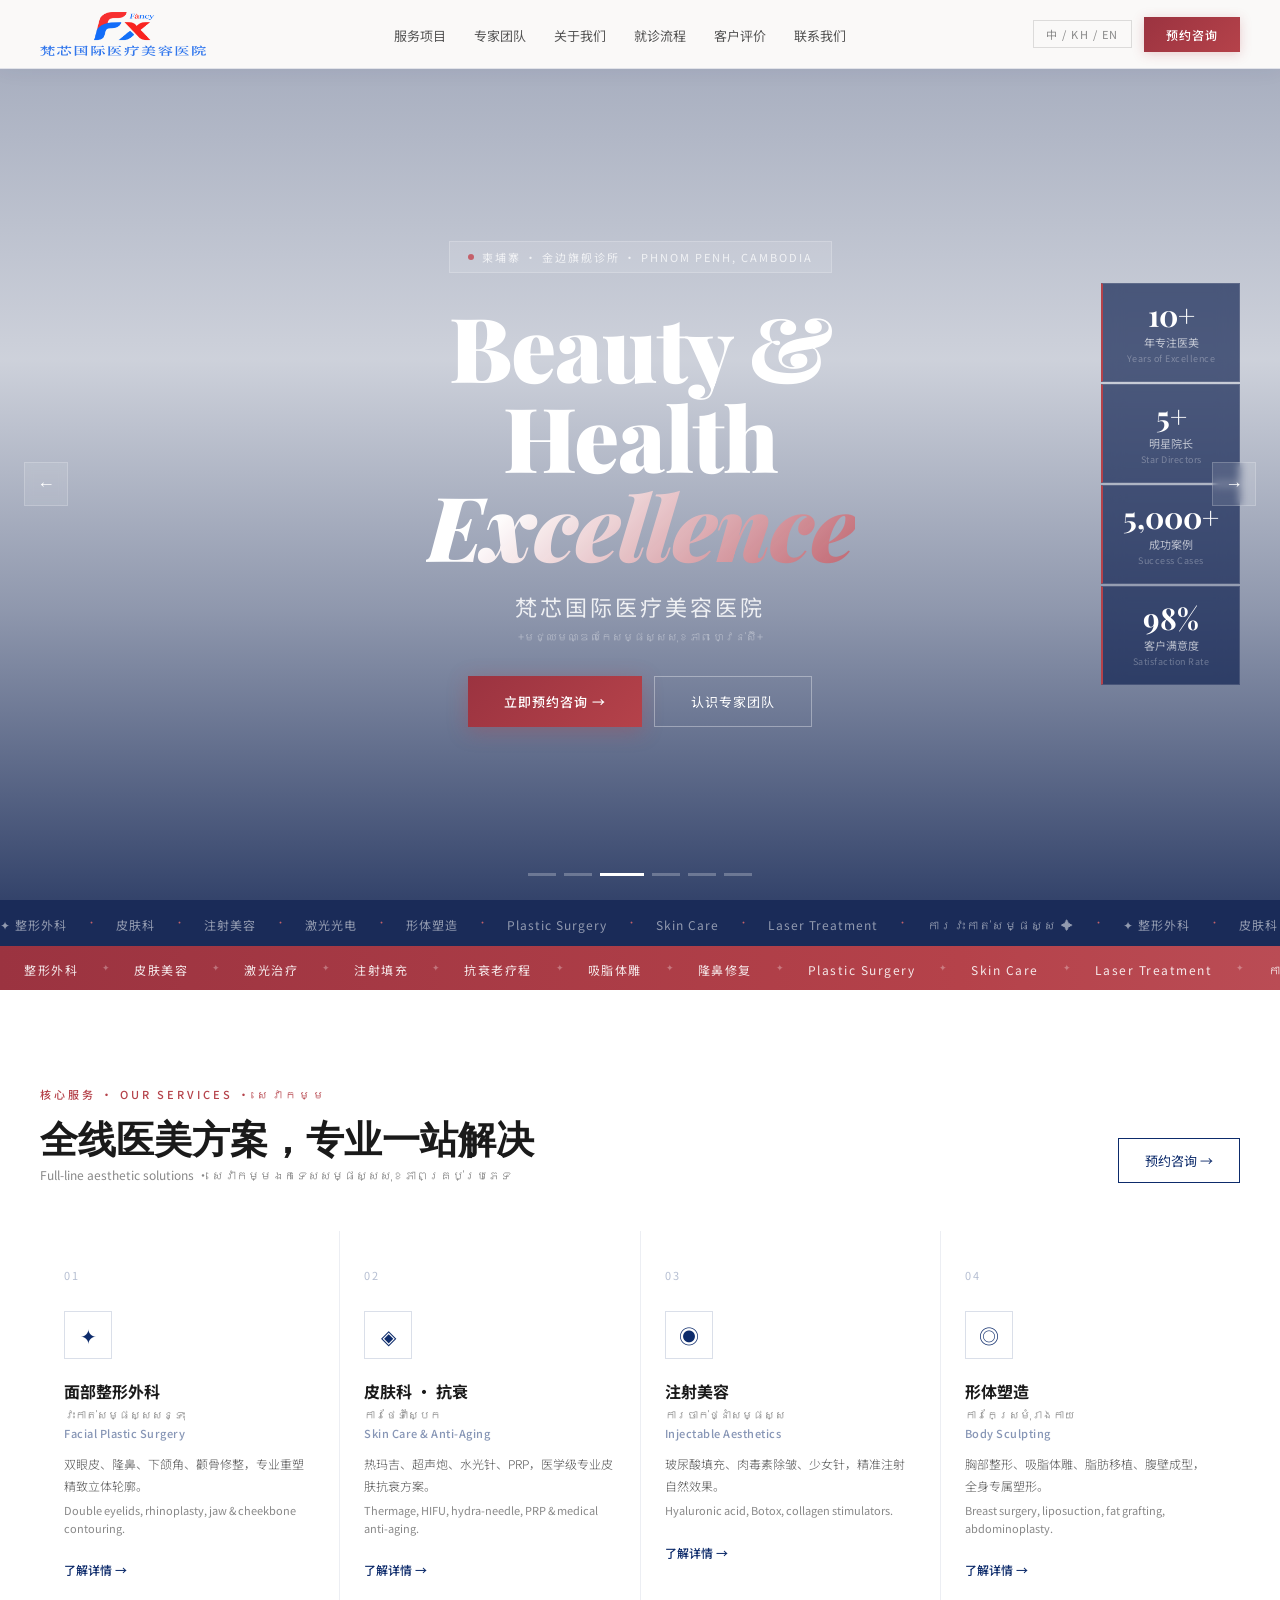
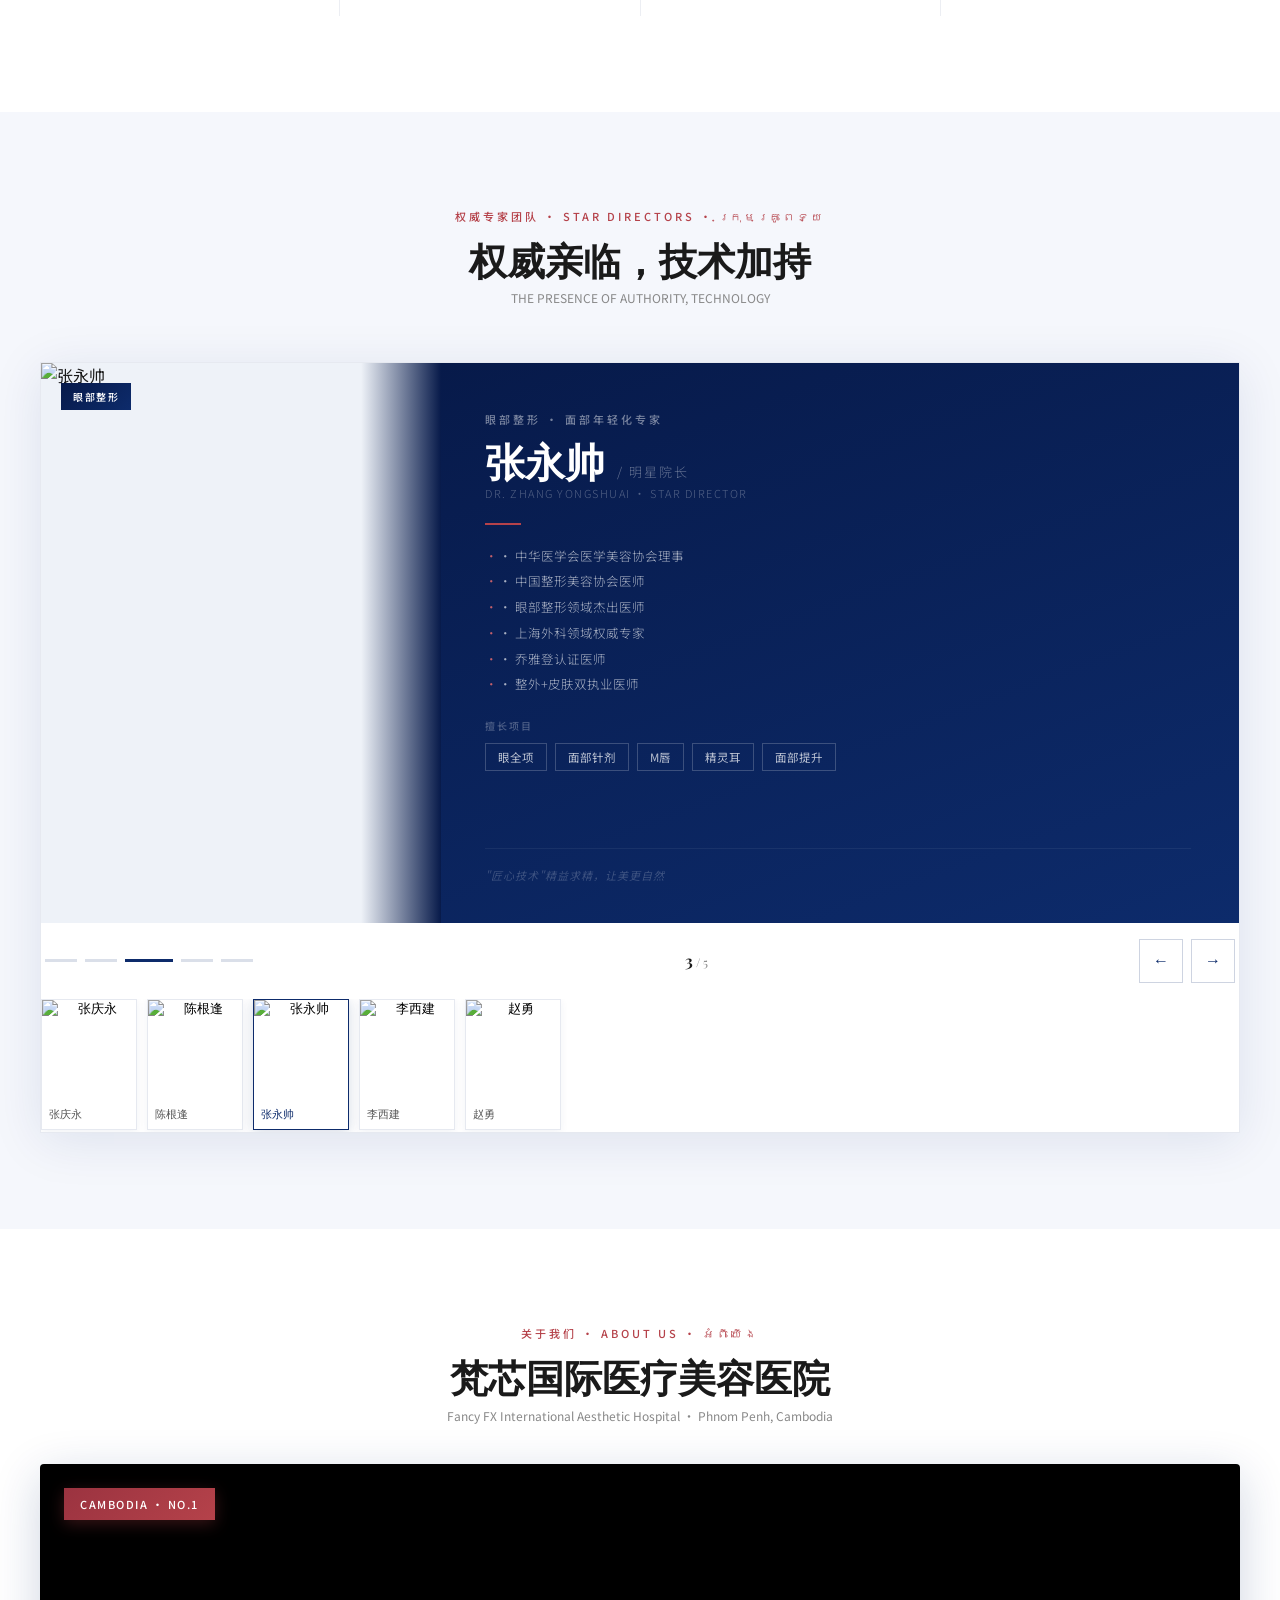
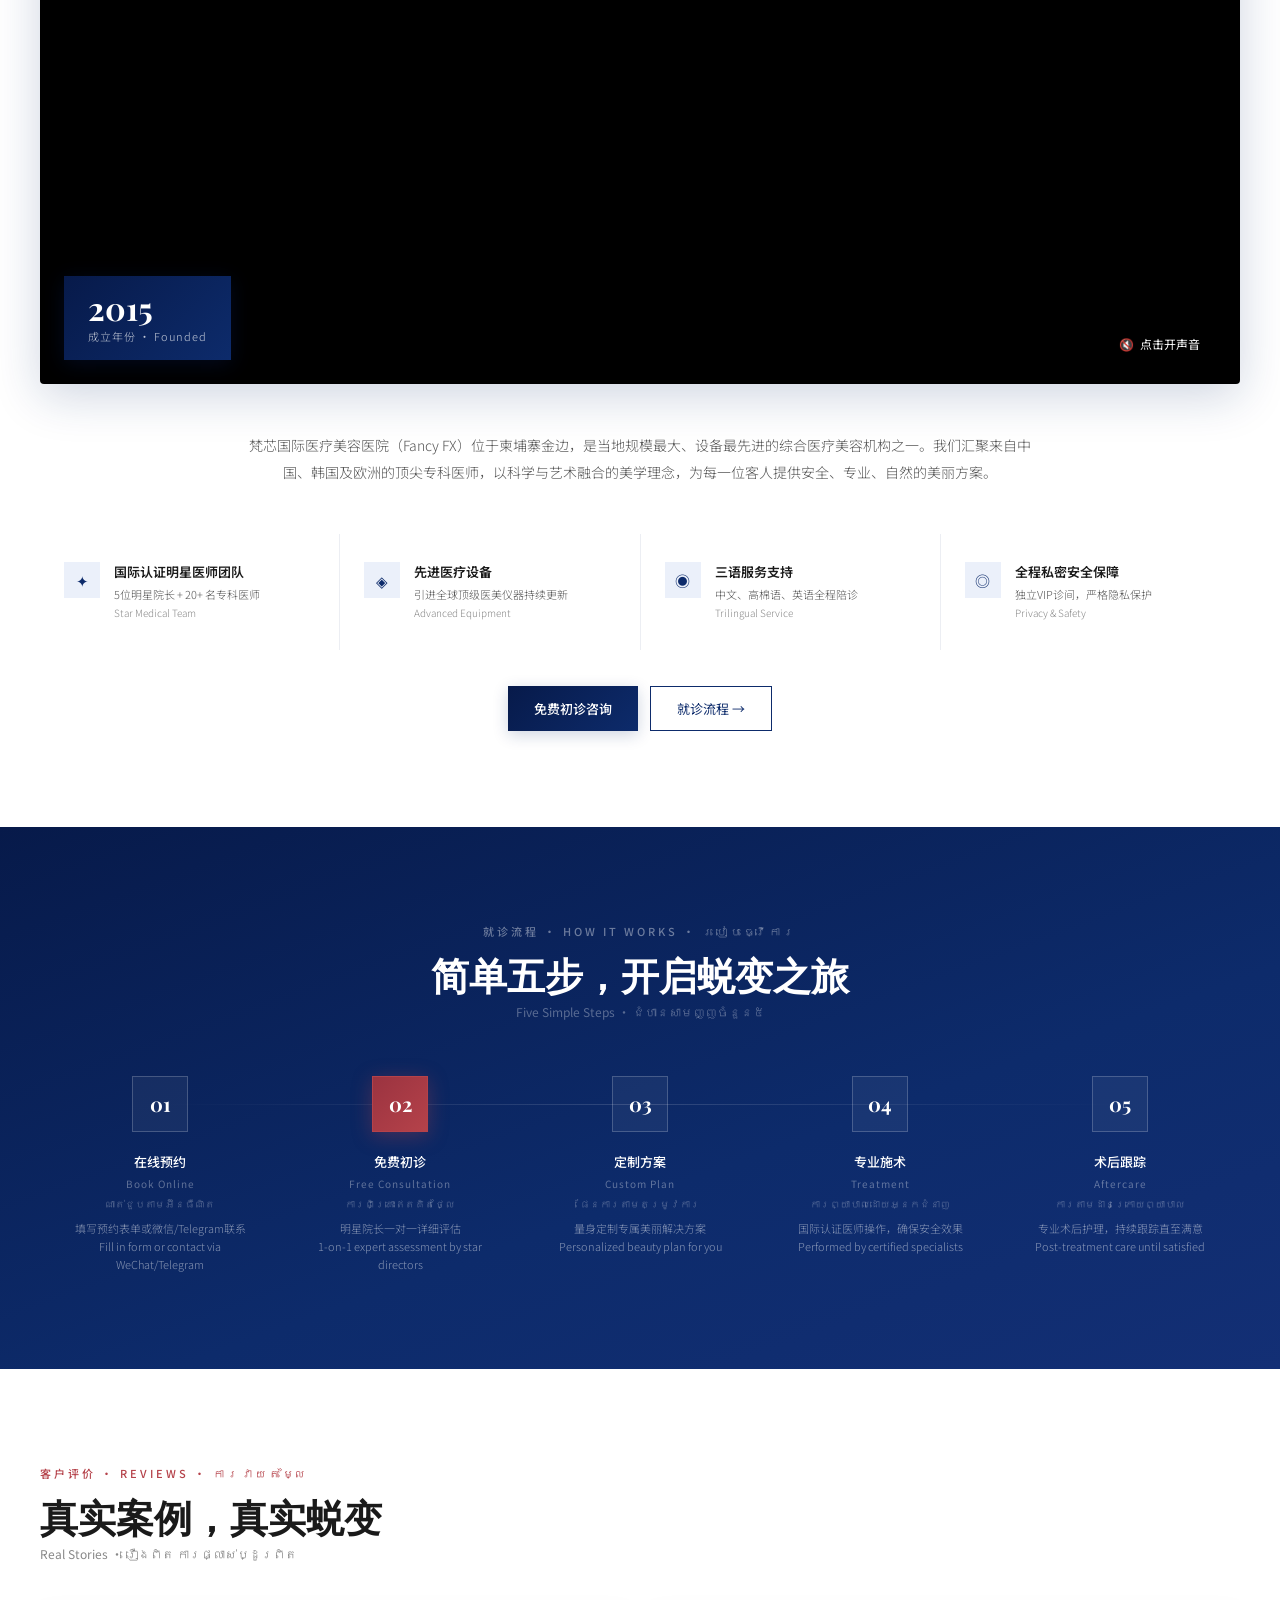
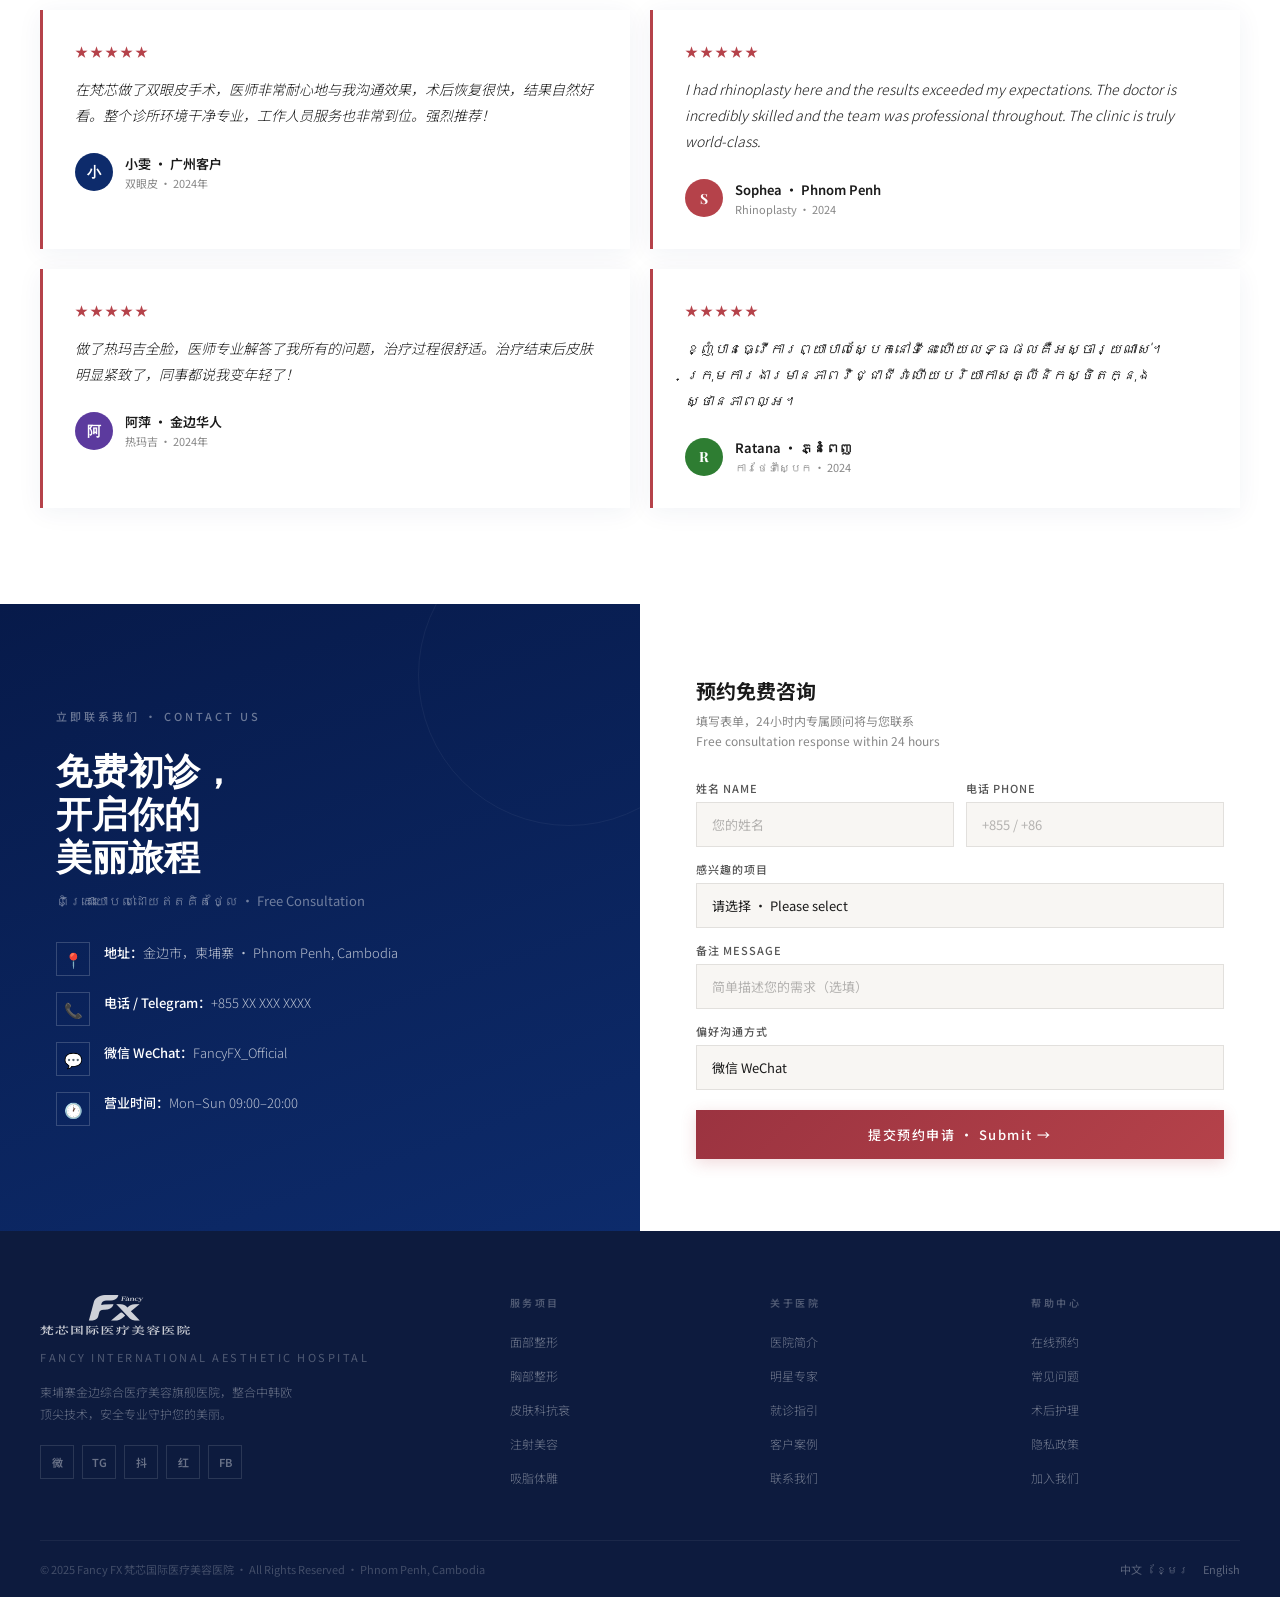
==== index.html @ 57e50cdc "first commit" ====
<!DOCTYPE html>
<html lang="zh">
<head>
<meta charset="UTF-8">
<meta name="viewport" content="width=device-width,initial-scale=1.0">
<title>梵芯国际医疗美容医院 · Fancy FX · Phnom Penh Cambodia</title>
<meta name="description" content="柬埔寨金边综合医疗美容旗舰医院，整合中韩欧顶尖技术。">
<link href="https://fonts.googleapis.com/css2?family=Playfair+Display:ital,wght@0,700;0,900;1,400&family=Noto+Sans+SC:wght@300;400;500;700&family=Inter:wght@400;600;700&display=swap" rel="stylesheet">
<style>
*{margin:0;padding:0;box-sizing:border-box}
:root{
  --navy:#0D2B6B;--navy-dk:#071A4A;--navy-lt:#EBF0FA;
  --rose:#B5424A;--rose-lt:#C4606A;--rose-dk:#9B3340;
  --white:#fff;--cream:#F8F6F3;--gray:#888;
  --text:#1A1A1A;--text2:#555;
  --marble:url("https://mkjvfjocmatgfhwxgamj.supabase.co/storage/v1/object/public/FXGJ/team/team_3.jpg");
}
html{scroll-behavior:smooth}
body{background:#fff;color:var(--text);font-family:"Noto Sans SC","Inter",sans-serif;overflow-x:hidden}

/* NAV */
nav{position:fixed;top:0;left:0;right:0;z-index:500;background:rgba(250,249,248,0.96);backdrop-filter:blur(16px);border-bottom:1px solid rgba(13,43,107,0.1);box-shadow:0 1px 20px rgba(13,43,107,0.06)}
.nw{max-width:1280px;margin:0 auto;padding:0 40px;height:68px;display:flex;align-items:center;justify-content:space-between}
.nl{text-decoration:none;display:flex;align-items:center}
.nl img{height:44px;width:auto;display:block;object-fit:contain}
.nl:hover{opacity:.85}
.nlinks{display:flex;gap:28px;list-style:none}
.nlinks a{font-size:13px;color:var(--text2);text-decoration:none;transition:color .2s}
.nlinks a:hover{color:var(--navy)}
.nr{display:flex;align-items:center;gap:12px}
.nlang{font-size:11px;color:var(--gray);letter-spacing:1.5px;border:1px solid rgba(0,0,0,.12);padding:5px 12px;cursor:pointer;background:none;font-family:inherit;transition:all .2s}
.nlang:hover{border-color:var(--navy);color:var(--navy)}
.nbook{background:linear-gradient(135deg,var(--rose-dk),var(--rose));color:#fff;border:none;padding:9px 22px;font-family:"Noto Sans SC",sans-serif;font-size:12px;font-weight:500;cursor:pointer;letter-spacing:1px;box-shadow:0 2px 12px rgba(181,66,74,.25);transition:all .2s;white-space:nowrap}
.nbook:hover{box-shadow:0 4px 20px rgba(181,66,74,.4);transform:translateY(-1px)}
.ham{display:none;flex-direction:column;gap:5px;cursor:pointer;background:none;border:none;padding:4px}
.ham span{width:22px;height:2px;background:var(--navy);display:block}
.mob{display:none;position:fixed;top:68px;left:0;right:0;background:#fff;border-bottom:1px solid rgba(13,43,107,.08);z-index:400;padding:12px 24px 20px;flex-direction:column}
.mob.open{display:flex}
.mob a{font-size:14px;color:var(--text);text-decoration:none;padding:13px 0;border-bottom:1px solid rgba(0,0,0,.05)}
.mobbook{background:linear-gradient(135deg,var(--rose-dk),var(--rose));color:#fff;border:none;padding:13px;font-family:"Noto Sans SC",sans-serif;font-size:13px;font-weight:500;cursor:pointer;margin-top:12px;width:100%;letter-spacing:1px}

/* HERO SLIDESHOW */
.hero{padding-top:68px;display:flex;flex-direction:column}
.hs{position:relative;height:calc(100vh - 68px);min-height:580px;overflow:hidden}
.hs-slide{position:absolute;inset:0;background-size:cover;background-position:center top;opacity:0;transition:opacity 1.5s ease-in-out}
.hs-slide.active{opacity:1}
.hs-ov{position:absolute;inset:0;background:linear-gradient(to bottom,rgba(7,26,74,.35) 0%,rgba(7,26,74,.2) 35%,rgba(7,26,74,.45) 65%,rgba(7,26,74,.82) 100%);z-index:1}
/* 中央内容 */
.hs-body{position:absolute;inset:0;z-index:10;display:flex;align-items:center;justify-content:center;flex-direction:column;text-align:center;padding:0 24px}
.hs-tag{display:inline-flex;align-items:center;gap:8px;background:rgba(255,255,255,.1);border:0.5px solid rgba(255,255,255,.2);padding:7px 18px;margin-bottom:28px;font-size:11px;color:rgba(255,255,255,.75);letter-spacing:2px;text-transform:uppercase}
.hs-tag-dot{width:6px;height:6px;border-radius:50%;background:var(--rose-lt);animation:pulse 2s ease-in-out infinite;flex-shrink:0}
@keyframes pulse{0%,100%{opacity:1;transform:scale(1)}50%{opacity:.5;transform:scale(.8)}}
.hs-t1,.hs-t2{font-family:"Playfair Display",serif;font-size:clamp(46px,7vw,90px);font-weight:900;color:#fff;line-height:1.0;display:block;letter-spacing:-1px}
.hs-t3{font-family:"Playfair Display",serif;font-size:clamp(46px,7vw,90px);font-weight:900;font-style:italic;line-height:1.0;display:block;letter-spacing:-1px;background:linear-gradient(135deg,#fff 20%,rgba(196,96,106,.9));-webkit-background-clip:text;-webkit-text-fill-color:transparent;background-clip:text;margin-bottom:20px}
.hs-cn{font-size:clamp(15px,2vw,22px);font-weight:400;color:rgba(255,255,255,.85);letter-spacing:3px;margin-bottom:6px}
.hs-kh{font-size:11px;color:rgba(255,255,255,.38);margin-bottom:32px}
.hs-btns{display:flex;gap:12px;justify-content:center;flex-wrap:wrap}
.hs-btn1{background:linear-gradient(135deg,var(--rose-dk),var(--rose));color:#fff;border:none;padding:15px 36px;font-family:"Noto Sans SC",sans-serif;font-size:13px;font-weight:500;cursor:pointer;letter-spacing:1px;box-shadow:0 4px 20px rgba(181,66,74,.35);transition:all .25s}
.hs-btn1:hover{transform:translateY(-2px);box-shadow:0 6px 28px rgba(181,66,74,.5)}
.hs-btn2{background:transparent;color:#fff;border:1px solid rgba(255,255,255,.35);padding:15px 36px;font-family:"Noto Sans SC",sans-serif;font-size:13px;cursor:pointer;letter-spacing:1px;transition:all .25s}
.hs-btn2:hover{border-color:rgba(255,255,255,.65);background:rgba(255,255,255,.08)}
/* 右侧数据卡片 */
.hs-stats{position:absolute;right:40px;top:50%;transform:translateY(-50%);z-index:10;display:flex;flex-direction:column;gap:2px}
.hs-stat{background:rgba(7,26,74,.65);backdrop-filter:blur(10px);border:0.5px solid rgba(255,255,255,.12);border-left:2px solid var(--rose);padding:16px 20px;text-align:center;min-width:124px}
.hs-sn{display:block;font-family:"Playfair Display",serif;font-size:30px;font-weight:700;color:#fff;line-height:1;margin-bottom:4px}
.hs-sl{display:block;font-size:11px;color:rgba(255,255,255,.65);margin-bottom:2px}
.hs-se{display:block;font-size:9px;color:rgba(255,255,255,.3);letter-spacing:.5px}
/* 控制点 */
.hs-dots{position:absolute;bottom:24px;left:50%;transform:translateX(-50%);z-index:10;display:flex;gap:8px}
.hs-dot{width:28px;height:3px;background:rgba(255,255,255,.25);border:none;cursor:pointer;padding:0;transition:all .3s}
.hs-dot-on{background:#fff;width:44px}
/* 箭头 */
.hs-arr{position:absolute;top:50%;transform:translateY(-50%);z-index:10;width:44px;height:44px;background:rgba(255,255,255,.1);border:1px solid rgba(255,255,255,.2);color:#fff;font-size:18px;cursor:pointer;transition:all .2s;backdrop-filter:blur(4px);display:flex;align-items:center;justify-content:center}
.hs-arr:hover{background:rgba(255,255,255,.2)}
.hs-arr-l{left:24px}
.hs-arr-r{right:24px}
/* 底部滚动条 */
.hs-bar{background:rgba(7,26,74,.92);backdrop-filter:blur(8px);overflow:hidden;white-space:nowrap;padding:11px 0}
.hs-bar-track{display:inline-flex;gap:20px;animation:barScroll 22s linear infinite}
.hs-bar-item{font-size:12px;color:rgba(255,255,255,.52);letter-spacing:1px;white-space:nowrap}
.hs-bar-sep{color:var(--rose-lt);font-size:9px}
@keyframes barScroll{0%{transform:translateX(0)}100%{transform:translateX(-50%)}}

/* TICKER */
.ticker{background:linear-gradient(90deg,var(--rose-dk),var(--rose),var(--rose-lt),var(--rose),var(--rose-dk));background-size:300%;animation:tBg 5s ease infinite;padding:10px 0;overflow:hidden;white-space:nowrap}
@keyframes tBg{0%,100%{background-position:0%}50%{background-position:100%}}
.tk{display:inline-flex;animation:tkMove 28s linear infinite}
.ti{font-size:12px;font-weight:400;letter-spacing:1.5px;color:rgba(255,255,255,.88);padding:0 24px}
.ts{color:rgba(255,255,255,.3);font-size:9px}
@keyframes tkMove{0%{transform:translateX(0)}100%{transform:translateX(-50%)}}

/* SHARED */
.wrap{max-width:1280px;margin:0 auto;padding:0 40px}
.sec{padding:96px 0}
.ey{font-size:11px;font-weight:500;letter-spacing:3px;text-transform:uppercase;color:var(--rose);margin-bottom:12px}
.sec-t{font-family:"Playfair Display",serif;font-size:clamp(28px,3vw,44px);font-weight:700;color:var(--text);line-height:1.2}
.sec-kh{font-size:12px;color:var(--gray);margin-top:6px}
.btn-nv{background:linear-gradient(135deg,var(--navy-dk),var(--navy));color:#fff;border:none;padding:12px 26px;font-family:"Noto Sans SC",sans-serif;font-size:13px;font-weight:500;cursor:pointer;transition:all .2s;box-shadow:0 4px 16px rgba(13,43,107,.2)}
.btn-nv:hover{box-shadow:0 6px 24px rgba(13,43,107,.35);transform:translateY(-1px)}
.btn-nv-out{background:transparent;color:var(--navy);border:1.5px solid var(--navy);padding:12px 26px;font-family:"Noto Sans SC",sans-serif;font-size:13px;cursor:pointer;transition:all .2s}
.btn-nv-out:hover{background:var(--navy-lt)}

/* SERVICES */
.svc-sec{background-image:var(--marble);background-size:cover;background-position:center;position:relative}
.svc-sec::before{content:'';position:absolute;inset:0;background:rgba(255,255,255,.50);z-index:0}
.svc-sec .wrap{position:relative;z-index:1}
.svc-top{display:flex;justify-content:space-between;align-items:flex-end;gap:24px;margin-bottom:48px;flex-wrap:wrap}
.svc-grid{display:grid;grid-template-columns:repeat(4,1fr);gap:1px;background:rgba(13,43,107,.08)}
.svc-card{background:#fff;padding:36px 24px;cursor:pointer;transition:all .3s;position:relative;overflow:hidden}
.svc-card::after{content:'';position:absolute;bottom:0;left:0;right:0;height:3px;background:linear-gradient(90deg,var(--rose-dk),var(--rose-lt));transform:scaleX(0);transition:transform .3s;transform-origin:left}
.svc-card:hover{transform:translateY(-4px);box-shadow:0 12px 40px rgba(13,43,107,.10)}
.svc-card:hover::after{transform:scaleX(1)}
.sn{font-size:11px;letter-spacing:2px;color:rgba(13,43,107,.3);margin-bottom:28px}
.si{width:48px;height:48px;border:1.5px solid rgba(13,43,107,.15);display:flex;align-items:center;justify-content:center;margin-bottom:20px;font-size:20px;color:var(--navy)}
.slider-box .si{width:auto;height:640px;min-height:640px;border:none;display:block;align-items:unset;justify-content:unset;margin:0;font-size:unset;color:unset;position:relative;overflow:hidden;background:#eef2f8;flex-shrink:0}
.slider-box .si img{width:100%;height:100%;min-height:640px;object-fit:cover;object-position:top center;display:block}
.slider-box .si::after{content:'';position:absolute;top:0;right:0;bottom:0;width:80px;background:linear-gradient(to right,transparent,#071A4A);z-index:1}
.sname{font-size:16px;font-weight:700;color:var(--text);margin-bottom:3px}
.sname-kh{font-size:11px;color:var(--gray);margin-bottom:3px}
.sname-en{font-size:11px;color:rgba(13,43,107,.5);font-weight:500;letter-spacing:.5px;margin-bottom:12px}
.sdesc{font-size:12px;font-weight:300;line-height:1.8;color:var(--text2)}
.sdesc-en{font-size:11px;color:var(--gray);margin-top:6px;line-height:1.6}
.smore{margin-top:24px;font-size:12px;font-weight:500;color:var(--navy);transition:letter-spacing .2s}
.svc-card:hover .smore{letter-spacing:1px}

/* DOCTORS */
.doc-sec{background-image:var(--marble);background-size:cover;background-position:center top;position:relative;padding:96px 0}
.doc-sec::before{content:'';position:absolute;inset:0;background:rgba(235,240,250,.50);z-index:0}
.doc-sec .wrap{position:relative;z-index:1}
.doc-hdr{text-align:center;margin-bottom:56px}
.slider-box{background:#fff;border:1px solid rgba(13,43,107,.1);overflow:hidden;box-shadow:0 8px 48px rgba(13,43,107,.10)}
.slide{display:none;grid-template-columns:400px 1fr;min-height:560px}
.slide.active{display:grid}
.sl-img{position:relative;overflow:hidden;background:#eef2f8}
.sl-img img{width:100%;height:100%;object-fit:cover;object-position:top center;display:block}
.sl-img::after{content:'';position:absolute;top:0;right:0;bottom:0;width:80px;background:linear-gradient(to right,transparent,#071A4A)}
.sl-badge{position:absolute;top:20px;left:20px;background:linear-gradient(135deg,var(--navy-dk),var(--navy));color:#fff;font-size:10px;font-weight:500;letter-spacing:1.5px;padding:6px 12px;text-transform:uppercase;z-index:2}
.sl-info{padding:48px 48px 40px 44px;display:flex;flex-direction:column;justify-content:center;background:linear-gradient(160deg,var(--navy-dk),var(--navy))}
.sl-spec{font-size:11px;font-weight:500;letter-spacing:3px;text-transform:uppercase;color:rgba(255,255,255,.45);margin-bottom:14px}
.sl-name{font-family:"Playfair Display",serif;font-size:40px;font-weight:900;color:#fff;line-height:1;margin-bottom:4px}
.sl-name em{font-style:normal;font-size:13px;font-weight:300;color:rgba(255,255,255,.38);letter-spacing:2px;margin-left:12px;font-family:"Noto Sans SC",sans-serif}
.sl-en{font-size:11px;font-weight:300;color:rgba(255,255,255,.3);letter-spacing:1.5px;text-transform:uppercase;margin-bottom:22px}
.sl-div{width:36px;height:2px;background:var(--rose);margin-bottom:22px}
.sl-certs{list-style:none;display:flex;flex-direction:column;gap:7px;margin-bottom:24px}
.sl-certs li{font-size:12.5px;font-weight:300;color:rgba(255,255,255,.65);line-height:1.5;padding-left:14px;position:relative}
.sl-certs li::before{content:'·';position:absolute;left:0;color:var(--rose-lt)}
.sl-tags-wrap{margin-bottom:22px}
.sl-tags-lbl{font-size:10px;font-weight:500;letter-spacing:2px;text-transform:uppercase;color:rgba(255,255,255,.28);display:block;margin-bottom:10px}
.sl-tags{display:flex;flex-wrap:wrap;gap:8px}
.sl-tag{font-size:11.5px;color:rgba(255,255,255,.72);border:0.5px solid rgba(255,255,255,.2);padding:5px 12px;transition:all .2s}
.sl-tag:hover{border-color:var(--rose-lt);color:var(--rose-lt)}
.sl-motto{font-size:11px;font-style:italic;color:rgba(255,255,255,.2);letter-spacing:1px;border-top:0.5px solid rgba(255,255,255,.06);padding-top:18px;margin-top:auto}
.sl-ctrl{display:flex;justify-content:space-between;align-items:center;margin-top:16px;padding:0 4px}
.sl-dots{display:flex;gap:8px}
.sl-dot{width:32px;height:3px;background:rgba(13,43,107,.15);border:none;cursor:pointer;padding:0;transition:all .3s}
.sl-dot.active{background:var(--navy);width:48px}
.sl-counter{font-size:12px;color:var(--gray);font-family:"Playfair Display",serif}
.sl-counter strong{color:var(--text);font-size:16px}
.sl-arrows{display:flex;gap:8px}
.sl-arr{width:44px;height:44px;border:1px solid rgba(13,43,107,.2);background:transparent;color:var(--navy);font-size:16px;cursor:pointer;transition:all .2s;display:flex;align-items:center;justify-content:center}
.sl-arr:hover{background:var(--navy);color:#fff;border-color:var(--navy)}
.thumbs-row{display:flex;gap:10px;margin-top:16px;overflow-x:auto;padding-bottom:2px;scrollbar-width:none}
.thumbs-row::-webkit-scrollbar{display:none}
.thumb{flex:0 0 auto;width:96px;background:#fff;border:1.5px solid rgba(13,43,107,.1);cursor:pointer;transition:all .25s;padding:0;overflow:hidden;display:flex;flex-direction:column;box-shadow:0 2px 8px rgba(13,43,107,.06)}
.thumb.active{border-color:var(--navy);box-shadow:0 2px 12px rgba(13,43,107,.18)}
.thumb img{width:100%;height:100px;object-fit:cover;object-position:top;display:block}
.thumb span{font-size:11px;font-weight:500;color:var(--text2);padding:7px;text-align:center;display:block}
.thumb.active span{color:var(--navy)}
.thumb:hover{border-color:var(--navy)}

/* ABOUT */
.about-sec{background-image:var(--marble);background-size:cover;background-position:center bottom;position:relative}
.about-sec::before{content:'';position:absolute;inset:0;background:rgba(255,255,255,.50);z-index:0}
.about-sec .wrap{position:relative;z-index:1}
.about-grid{display:grid;grid-template-columns:1fr 1fr;gap:48px;align-items:start}
.about-img-wrap{position:relative;padding-bottom:20px;padding-right:20px}
.about-img{background-image:url("https://mkjvfjocmatgfhwxgamj.supabase.co/storage/v1/object/public/FXGJ/team/team_main.jpg");background-size:cover;background-position:center;height:460px;position:relative;overflow:hidden;border:1px solid rgba(13,43,107,.08)}
.about-img::after{content:'';position:absolute;inset:0;background:linear-gradient(to bottom,rgba(7,26,74,0.15),rgba(7,26,74,0.45))}
.about-logo-vis{position:relative;z-index:2;height:100%;display:flex;align-items:center;justify-content:center;flex-direction:column;gap:8px}
.about-big-fx{font-size:90px;font-weight:900;font-family:"Inter",sans-serif;line-height:1;opacity:.09;color:var(--navy);display:flex}
.about-big-fx span{color:var(--rose)}
.about-sub{font-size:11px;letter-spacing:4px;text-transform:uppercase;color:rgba(13,43,107,.3)}
.about-fc{position:absolute;bottom:0;right:0;background:linear-gradient(135deg,var(--navy-dk),var(--navy));color:#fff;padding:24px 28px;box-shadow:0 8px 32px rgba(7,26,74,.25)}
.afc-n{font-family:"Playfair Display",serif;font-size:36px;font-weight:700}
.afc-l{font-size:11px;font-weight:300;letter-spacing:1px;opacity:.75;margin-top:4px}
.about-badge{position:absolute;top:24px;left:-14px;background:linear-gradient(135deg,var(--rose-dk),var(--rose));color:#fff;padding:8px 16px;font-size:11px;font-weight:500;letter-spacing:1.5px;text-transform:uppercase;box-shadow:0 4px 16px rgba(181,66,74,.25)}
.about-title{font-family:"Playfair Display",serif;font-size:clamp(26px,2.8vw,40px);font-weight:700;color:var(--text);line-height:1.25;margin-bottom:18px;margin-top:14px}
.about-desc{font-size:13.5px;font-weight:300;line-height:1.95;color:var(--text2);margin-bottom:32px}
.af-rows{display:flex;flex-direction:column}
.af-row{display:flex;gap:16px;align-items:flex-start;padding:16px 0;border-bottom:1px solid rgba(0,0,0,.05)}
.af-row:first-child{border-top:1px solid rgba(0,0,0,.05)}
.af-ico{width:36px;height:36px;background:var(--navy-lt);display:flex;align-items:center;justify-content:center;flex-shrink:0;font-size:15px;color:var(--navy)}
.af-txt h4{font-size:13px;font-weight:600;color:var(--text);margin-bottom:4px}
.af-txt p{font-size:12px;font-weight:300;color:var(--text2);line-height:1.65}
.af-txt .en{font-size:11px;color:var(--gray)}
.about-btns{margin-top:28px;display:flex;gap:12px;flex-wrap:wrap}

/* PROCESS */
.proc-sec{background:linear-gradient(160deg,var(--navy-dk) 0%,var(--navy) 60%,#132F75 100%);padding:96px 0}
.proc-grid{display:grid;grid-template-columns:repeat(5,1fr);gap:0;margin-top:56px;position:relative}
.proc-grid::before{content:'';position:absolute;top:28px;left:10%;right:10%;height:1px;background:linear-gradient(90deg,transparent,rgba(255,255,255,.15),transparent);z-index:0}
.proc-step{padding:0 16px;text-align:center;position:relative;z-index:1}
.ps-n{width:56px;height:56px;border:1.5px solid rgba(255,255,255,.2);display:flex;align-items:center;justify-content:center;margin:0 auto 20px;font-family:"Playfair Display",serif;font-size:20px;font-weight:700;color:#fff;background:rgba(255,255,255,.05)}
.ps-n.act{background:linear-gradient(135deg,var(--rose-dk),var(--rose));border-color:var(--rose);box-shadow:0 4px 20px rgba(181,66,74,.35)}
.ps-name{font-size:13px;font-weight:500;color:#fff;margin-bottom:5px}
.ps-en{font-size:10px;color:rgba(255,255,255,.35);letter-spacing:1px;margin-bottom:5px}
.ps-kh{font-size:10px;color:rgba(255,255,255,.3);margin-bottom:8px}
.ps-desc{font-size:11px;font-weight:300;color:rgba(255,255,255,.5);line-height:1.65}

/* TESTIMONIALS */
.testi-sec{background-image:var(--marble);background-size:cover;background-position:center;position:relative}
.testi-sec::before{content:'';position:absolute;inset:0;background:rgba(255,255,255,.50);z-index:0}
.testi-sec .wrap{position:relative;z-index:1}
.testi-grid{display:grid;grid-template-columns:1fr 1fr;gap:20px;margin-top:48px}
.tc{background:rgba(255,255,255,.85);backdrop-filter:blur(8px);padding:32px;border-left:3px solid var(--rose);transition:all .3s;box-shadow:0 4px 24px rgba(13,43,107,.06)}
.tc:hover{background:rgba(235,240,250,.92);border-left-color:var(--navy);transform:translateY(-2px);box-shadow:0 8px 32px rgba(13,43,107,.10)}
.tc-stars{color:var(--rose);font-size:13px;letter-spacing:2px;margin-bottom:16px}
.tc-text{font-size:14px;font-weight:300;line-height:1.85;color:var(--text);margin-bottom:24px;font-style:italic}
.tc-auth{display:flex;align-items:center;gap:12px}
.tc-av{width:38px;height:38px;border-radius:50%;background:var(--navy);display:flex;align-items:center;justify-content:center;font-size:14px;font-weight:700;color:#fff;font-family:"Playfair Display",serif;flex-shrink:0}
.tc-name{font-size:13px;font-weight:600;color:var(--text)}
.tc-sub{font-size:11px;color:var(--gray);margin-top:2px}

/* CONTACT */
.contact-wrap{display:grid;grid-template-columns:1fr 1fr}
.c-left{background:linear-gradient(160deg,var(--navy-dk),var(--navy));padding:72px 56px;display:flex;flex-direction:column;justify-content:center;position:relative;overflow:hidden}
.c-left::before{content:'';position:absolute;width:300px;height:300px;border-radius:50%;border:1px solid rgba(255,255,255,.05);top:-80px;right:-80px;pointer-events:none}
.c-title{font-family:"Playfair Display",serif;font-size:clamp(26px,2.8vw,42px);font-weight:700;color:#fff;line-height:1.2;margin-top:12px;margin-bottom:14px}
.c-kh{font-size:13px;color:rgba(255,255,255,.42);margin-bottom:32px}
.c-list{display:flex;flex-direction:column;gap:16px}
.c-item{display:flex;align-items:flex-start;gap:14px}
.c-ico{width:34px;height:34px;border:1px solid rgba(255,255,255,.18);display:flex;align-items:center;justify-content:center;font-size:15px;flex-shrink:0}
.c-txt{font-size:13px;font-weight:300;color:rgba(255,255,255,.72);line-height:1.7}
.c-txt strong{font-weight:500;color:#fff}
.c-right{background:#fff;padding:72px 56px}
.c-form-title{font-size:20px;font-weight:700;color:var(--text);margin-bottom:6px}
.c-form-sub{font-size:12px;color:var(--gray);margin-bottom:28px;line-height:1.7}
.fg{margin-bottom:14px}
.fl{font-size:11px;font-weight:500;letter-spacing:1px;color:var(--text2);text-transform:uppercase;margin-bottom:6px;display:block}
.fi{width:100%;background:var(--cream);border:1px solid rgba(0,0,0,.09);padding:12px 15px;font-family:"Noto Sans SC",sans-serif;font-size:13px;color:var(--text);outline:none;transition:border-color .2s;-webkit-appearance:none;appearance:none}
.fi:focus{border-color:var(--navy)}
.fi::placeholder{color:rgba(0,0,0,.28)}
.fr{display:grid;grid-template-columns:1fr 1fr;gap:12px}
.f-submit{width:100%;background:linear-gradient(135deg,var(--rose-dk),var(--rose));color:#fff;border:none;padding:15px;font-family:"Noto Sans SC",sans-serif;font-size:13px;font-weight:500;cursor:pointer;letter-spacing:1.5px;box-shadow:0 4px 16px rgba(181,66,74,.2);transition:all .2s;margin-top:6px}
.f-submit:hover{box-shadow:0 6px 24px rgba(181,66,74,.35);transform:translateY(-1px)}

/* FOOTER */
footer{background:#0D1B3E;padding:64px 0 0}
.ft-grid{display:grid;grid-template-columns:2fr 1fr 1fr 1fr;gap:52px;margin-bottom:52px}
.ft-logo{height:40px;width:auto;display:block;object-fit:contain;filter:brightness(0) invert(1);opacity:.8;margin-bottom:14px}
.ft-sub{font-size:11px;color:rgba(255,255,255,.28);letter-spacing:2.5px;text-transform:uppercase;margin-bottom:16px}
.ft-desc{font-size:12px;font-weight:300;line-height:1.85;color:rgba(255,255,255,.38);max-width:260px}
.ft-socs{display:flex;gap:8px;margin-top:20px}
.ft-soc{width:34px;height:34px;border:1px solid rgba(255,255,255,.12);display:flex;align-items:center;justify-content:center;cursor:pointer;color:rgba(255,255,255,.38);font-size:11px;font-weight:600;text-decoration:none;transition:all .2s}
.ft-soc:hover{border-color:var(--rose-lt);color:var(--rose-lt)}
.ft-col h5{font-size:10px;font-weight:600;letter-spacing:2.5px;text-transform:uppercase;color:rgba(255,255,255,.28);margin-bottom:18px}
.ft-col ul{list-style:none;display:flex;flex-direction:column;gap:10px}
.ft-col ul li a{font-size:12px;font-weight:300;color:rgba(255,255,255,.42);text-decoration:none;transition:color .2s}
.ft-col ul li a:hover{color:#fff}
.ft-bottom{border-top:1px solid rgba(255,255,255,.06);padding:20px 0;display:flex;justify-content:space-between;align-items:center;flex-wrap:wrap;gap:12px}
.ft-copy{font-size:11px;color:rgba(255,255,255,.22)}
.ft-langs{display:flex;gap:14px}
.ft-lb{font-size:11px;color:rgba(255,255,255,.32);cursor:pointer;background:none;border:none;font-family:inherit;transition:color .2s}
.ft-lb:hover{color:#fff}

/* RESPONSIVE */
@media(max-width:1100px){
  .svc-grid{grid-template-columns:1fr 1fr}
  .proc-grid{grid-template-columns:1fr 1fr;gap:28px}
  .proc-grid::before{display:none}
  .ft-grid{grid-template-columns:1fr 1fr;gap:36px}
  .slide{grid-template-columns:320px 1fr}
  .hs-stats{display:none}
}
@media(max-width:900px){
  .nlinks{display:none}
  .ham{display:flex}
  .hs-arr{display:none}
  .about-grid{grid-template-columns:1fr}
  .about-img-wrap{padding-bottom:16px;padding-right:16px}
  .about-fc{right:0}
  .slide{grid-template-columns:1fr;grid-template-rows:280px 1fr}
  .sl-img::after{display:none}
  .sl-info{padding:28px 24px}
  .testi-grid{grid-template-columns:1fr}
  .contact-wrap{grid-template-columns:1fr}
  .c-left,.c-right{padding:52px 28px}
  .sec{padding:68px 0}
  .wrap{padding:0 24px}
}
@media(max-width:600px){
  .svc-grid{grid-template-columns:1fr}
  .proc-grid{grid-template-columns:1fr 1fr}
  .fr{grid-template-columns:1fr}
  .ft-grid{grid-template-columns:1fr}
  .hs-t1,.hs-t2,.hs-t3{font-size:38px}
  .hs-btns{flex-direction:column;align-items:center}
  .hs-btn1,.hs-btn2{width:220px;text-align:center}
  .about-img{height:320px}
}
</style>
</head>
<body>

<nav id="nav">
  <div class="nw">
    <a class="nl" href="#"><img src="[data-uri]" alt="梵芯国际医疗美容医院 Fancy FX"></a>
    <ul class="nlinks">
      <li><a href="#services">服务项目</a></li>
      <li><a href="#doctors">专家团队</a></li>
      <li><a href="#about">关于我们</a></li>
      <li><a href="#process">就诊流程</a></li>
      <li><a href="#testi">客户评价</a></li>
      <li><a href="#contact">联系我们</a></li>
    </ul>
    <div class="nr">
      <button class="nlang">中 / KH / EN</button>
      <button class="nbook" onclick="window.open('https://t.me/a661313','_blank')">预约咨询</button>
      <button class="ham" onclick="toggleMenu()"><span></span><span></span><span></span></button>
    </div>
  </div>
</nav>
<div class="mob" id="mob">
  <a href="#services" onclick="closeMenu()">服务项目</a>
  <a href="#doctors" onclick="closeMenu()">专家团队</a>
  <a href="#about" onclick="closeMenu()">关于我们</a>
  <a href="#process" onclick="closeMenu()">就诊流程</a>
  <a href="#testi" onclick="closeMenu()">客户评价</a>
  <a href="#contact" onclick="closeMenu()">联系我们</a>
  <button class="mobbook" onclick="document.getElementById('contact').scrollIntoView({behavior:'smooth'});closeMenu()">立即预约咨询</button>
</div>

<!-- HERO -->
<section class="hero" id="home">
  <div class="hs">
    <div class="hs-slide  active" style="background-image:url('https://mkjvfjocmatgfhwxgamj.supabase.co/storage/v1/object/public/FXGJ/team/team_3.jpg')"></div>
<div class="hs-slide" style="background-image:url('https://mkjvfjocmatgfhwxgamj.supabase.co/storage/v1/object/public/FXGJ/team/team_main.jpg')"></div>
<div class="hs-slide" style="background-image:url('https://mkjvfjocmatgfhwxgamj.supabase.co/storage/v1/object/public/FXGJ/team/team_1.jpg')"></div>
<div class="hs-slide" style="background-image:url('https://mkjvfjocmatgfhwxgamj.supabase.co/storage/v1/object/public/FXGJ/team/team_2.jpg')"></div>
<div class="hs-slide" style="background-image:url('https://mkjvfjocmatgfhwxgamj.supabase.co/storage/v1/object/public/FXGJ/team/team_4.jpg')"></div>
<div class="hs-slide" style="background-image:url('https://mkjvfjocmatgfhwxgamj.supabase.co/storage/v1/object/public/FXGJ/team/team_5.jpg')"></div>
    <div class="hs-ov"></div>
    <div class="hs-body">
      <div class="hs-tag"><div class="hs-tag-dot"></div><span>柬埔寨 · 金边旗舰诊所 · Phnom Penh, Cambodia</span></div>
      <h1><span class="hs-t1">Beauty &amp;</span><span class="hs-t2">Health</span><span class="hs-t3">Excellence</span></h1>
      <p class="hs-cn">梵芯国际医疗美容医院</p>
      <p class="hs-kh">+មជ្ឈមណ្ឌលកែសម្ផស្សសុខភាព ហ្វេន់ស៊ី+</p>
      <div class="hs-btns">
        <button class="hs-btn1" onclick="window.open('https://t.me/a661313','_blank')">立即预约咨询 →</button>
        <button class="hs-btn2" onclick="document.getElementById('doctors').scrollIntoView({behavior:'smooth'})">认识专家团队</button>
      </div>
    </div>
    <div class="hs-stats">
      <div class="hs-stat"><span class="hs-sn">10+</span><span class="hs-sl">年专注医美</span><span class="hs-se">Years of Excellence</span></div>
      <div class="hs-stat"><span class="hs-sn">5+</span><span class="hs-sl">明星院长</span><span class="hs-se">Star Directors</span></div>
      <div class="hs-stat"><span class="hs-sn">5,000+</span><span class="hs-sl">成功案例</span><span class="hs-se">Success Cases</span></div>
      <div class="hs-stat"><span class="hs-sn">98%</span><span class="hs-sl">客户满意度</span><span class="hs-se">Satisfaction Rate</span></div>
    </div>
    <div class="hs-dots"><button class="hs-dot  hs-dot-on" onclick="hsGo(0)"></button><button class="hs-dot" onclick="hsGo(1)"></button><button class="hs-dot" onclick="hsGo(2)"></button><button class="hs-dot" onclick="hsGo(3)"></button><button class="hs-dot" onclick="hsGo(4)"></button><button class="hs-dot" onclick="hsGo(5)"></button></div>
    <button class="hs-arr hs-arr-l" onclick="hsPrev()">&#8592;</button>
    <button class="hs-arr hs-arr-r" onclick="hsNext()">&#8594;</button>
  </div>
  <div class="hs-bar">
    <div class="hs-bar-track">
      <span class="hs-bar-item">✦ 整形外科</span><span class="hs-bar-sep">·</span>
      <span class="hs-bar-item">皮肤科</span><span class="hs-bar-sep">·</span>
      <span class="hs-bar-item">注射美容</span><span class="hs-bar-sep">·</span>
      <span class="hs-bar-item">激光光电</span><span class="hs-bar-sep">·</span>
      <span class="hs-bar-item">形体塑造</span><span class="hs-bar-sep">·</span>
      <span class="hs-bar-item">Plastic Surgery</span><span class="hs-bar-sep">·</span>
      <span class="hs-bar-item">Skin Care</span><span class="hs-bar-sep">·</span>
      <span class="hs-bar-item">Laser Treatment</span><span class="hs-bar-sep">·</span>
      <span class="hs-bar-item">ការវះកាត់សម្ផស្ស ✦</span><span class="hs-bar-sep">·</span>
      <span class="hs-bar-item">✦ 整形外科</span><span class="hs-bar-sep">·</span>
      <span class="hs-bar-item">皮肤科</span><span class="hs-bar-sep">·</span>
      <span class="hs-bar-item">注射美容</span><span class="hs-bar-sep">·</span>
      <span class="hs-bar-item">激光光电</span><span class="hs-bar-sep">·</span>
      <span class="hs-bar-item">形体塑造</span><span class="hs-bar-sep">·</span>
      <span class="hs-bar-item">Plastic Surgery</span><span class="hs-bar-sep">·</span>
      <span class="hs-bar-item">Skin Care</span><span class="hs-bar-sep">·</span>
      <span class="hs-bar-item">Laser Treatment</span><span class="hs-bar-sep">·</span>
      <span class="hs-bar-item">ការវះកាត់សម្ផស្ស ✦</span>
    </div>
  </div>
</section>

<!-- TICKER -->
<div class="ticker">
  <div class="tk">
    <span class="ti">整形外科</span><span class="ts">✦</span><span class="ti">皮肤美容</span><span class="ts">✦</span><span class="ti">激光治疗</span><span class="ts">✦</span><span class="ti">注射填充</span><span class="ts">✦</span><span class="ti">抗衰老疗程</span><span class="ts">✦</span><span class="ti">吸脂体雕</span><span class="ts">✦</span><span class="ti">隆鼻修复</span><span class="ts">✦</span><span class="ti">Plastic Surgery</span><span class="ts">✦</span><span class="ti">Skin Care</span><span class="ts">✦</span><span class="ti">Laser Treatment</span><span class="ts">✦</span><span class="ti">ការវះកាត់សម្ផស្ស</span><span class="ts">✦</span>
    <span class="ti">整形外科</span><span class="ts">✦</span><span class="ti">皮肤美容</span><span class="ts">✦</span><span class="ti">激光治疗</span><span class="ts">✦</span><span class="ti">注射填充</span><span class="ts">✦</span><span class="ti">抗衰老疗程</span><span class="ts">✦</span><span class="ti">吸脂体雕</span><span class="ts">✦</span><span class="ti">隆鼻修复</span><span class="ts">✦</span><span class="ti">Plastic Surgery</span><span class="ts">✦</span><span class="ti">Skin Care</span><span class="ts">✦</span><span class="ti">Laser Treatment</span><span class="ts">✦</span><span class="ti">ការវះកាត់សម្ផស្ស</span><span class="ts">✦</span>
  </div>
</div>

<!-- SERVICES -->
<section class="sec svc-sec" id="services">
  <div class="wrap">
    <div class="svc-top">
      <div><p class="ey">核心服务 · Our Services · សេវាកម្ម</p><h2 class="sec-t">全线医美方案，专业一站解决</h2><p class="sec-kh">Full-line aesthetic solutions · សេវាកម្មឯកទេសសម្ផស្សសុខភាពគ្រប់ប្រភេទ</p></div>
      <button class="btn-nv-out" onclick="window.open('https://t.me/a661313','_blank')">预约咨询 →</button>
    </div>
    <div class="svc-grid">
      <div class="svc-card"><div class="sn">01</div><div class="si">✦</div><div class="sname">面部整形外科</div><div class="sname-kh">វះកាត់សម្ផស្សសន្ទុះ</div><div class="sname-en">Facial Plastic Surgery</div><div class="sdesc">双眼皮、隆鼻、下颌角、颧骨修整，专业重塑精致立体轮廓。</div><div class="sdesc-en">Double eyelids, rhinoplasty, jaw &amp; cheekbone contouring.</div><a href="https://t.me/a661313" target="_blank" style="margin-top:24px;font-size:12px;font-weight:500;color:var(--navy);display:inline-flex;align-items:center;gap:4px;text-decoration:none;transition:letter-spacing .2s">了解详情 →</a></div>
      <div class="svc-card"><div class="sn">02</div><div class="si">◈</div><div class="sname">皮肤科 · 抗衰</div><div class="sname-kh">ការថែទាំស្បែក</div><div class="sname-en">Skin Care &amp; Anti-Aging</div><div class="sdesc">热玛吉、超声炮、水光针、PRP，医学级专业皮肤抗衰方案。</div><div class="sdesc-en">Thermage, HIFU, hydra-needle, PRP &amp; medical anti-aging.</div><a href="https://t.me/a661313" target="_blank" style="margin-top:24px;font-size:12px;font-weight:500;color:var(--navy);display:inline-flex;align-items:center;gap:4px;text-decoration:none;transition:letter-spacing .2s">了解详情 →</a></div>
      <div class="svc-card"><div class="sn">03</div><div class="si">◉</div><div class="sname">注射美容</div><div class="sname-kh">ការចាក់ថ្នាំសម្ផស្ស</div><div class="sname-en">Injectable Aesthetics</div><div class="sdesc">玻尿酸填充、肉毒素除皱、少女针，精准注射自然效果。</div><div class="sdesc-en">Hyaluronic acid, Botox, collagen stimulators.</div><a href="https://t.me/a661313" target="_blank" style="margin-top:24px;font-size:12px;font-weight:500;color:var(--navy);display:inline-flex;align-items:center;gap:4px;text-decoration:none;transition:letter-spacing .2s">了解详情 →</a></div>
      <div class="svc-card"><div class="sn">04</div><div class="si">◎</div><div class="sname">形体塑造</div><div class="sname-kh">ការកែស្រមុំរាងកាយ</div><div class="sname-en">Body Sculpting</div><div class="sdesc">胸部整形、吸脂体雕、脂肪移植、腹壁成型，全身专属塑形。</div><div class="sdesc-en">Breast surgery, liposuction, fat grafting, abdominoplasty.</div><a href="https://t.me/a661313" target="_blank" style="margin-top:24px;font-size:12px;font-weight:500;color:var(--navy);display:inline-flex;align-items:center;gap:4px;text-decoration:none;transition:letter-spacing .2s">了解详情 →</a></div>
    </div>
  </div>
</section>

<!-- DOCTORS -->
<section class="doc-sec" id="doctors">
  <div class="wrap">
    <div class="doc-hdr"><p class="ey">权威专家团队 · Star Directors · ក្រុមគ្រូពេទ្យ</p><h2 class="sec-t">权威亲临，技术加持</h2><p class="sec-kh">THE PRESENCE OF AUTHORITY, TECHNOLOGY</p></div>
    <div class="slider-box" id="slider">
      <div class="slide active" id="slide0">
<div class="sl-img"><img src="https://mkjvfjocmatgfhwxgamj.supabase.co/storage/v1/object/public/FXGJ/doctors/zhang_qingyong.jpg" alt="张庆永"><div class="sl-badge">整形外科</div></div>
<div class="sl-info">
<div class="sl-spec">整形外科 · 形体塑造专家</div>
<div class="sl-name">张庆永<em>/ 明星院长</em></div>
<p class="sl-en">Dr. Zhang Qingyong · Star Director</p>
<div class="sl-div"></div>
<ul class="sl-certs"><li>· 中国整形美容协会脂肪分会委员</li><li>· 中国整形美容协会乳房整形分会委员</li><li>· 中国医师协会美容与整形分会委员</li><li>· 强生（美国）乳房整形精英术者</li><li>· MEDPOR（美国）曼特波射极峰整形研究院高级特聘专家</li></ul>
<div class="sl-tags-wrap"><span class="sl-tags-lbl">擅长项目</span><div class="sl-tags"><span class="sl-tag">胸部整形</span><span class="sl-tag">私密美化</span><span class="sl-tag">腹壁成型</span><span class="sl-tag">吸脂体雕</span><span class="sl-tag">脂肪移植</span></div></div>
<p class="sl-motto">"匠心技术"精益求精，让美更自然</p>
</div></div><div class="slide" id="slide1">
<div class="sl-img"><img src="https://mkjvfjocmatgfhwxgamj.supabase.co/storage/v1/object/public/FXGJ/doctors/chen_genfeng.jpg" alt="陈根逢"><div class="sl-badge">整形外科</div></div>
<div class="sl-info">
<div class="sl-spec">整形外科 · 胸部专科专家</div>
<div class="sl-name">陈根逢<em>/ 明星院长</em></div>
<p class="sl-en">Dr. Chen Genfeng · Star Director</p>
<div class="sl-div"></div>
<ul class="sl-certs"><li>· 拥有近十年成熟的美学技术经验</li><li>· 人体脂肪医学研究成员</li><li>· 上海市医师协会会员</li><li>· 中国整形美容协会委员</li><li>· 中国整形美容协会医美与艺术分会会员</li></ul>
<div class="sl-tags-wrap"><span class="sl-tags-lbl">擅长项目</span><div class="sl-tags"><span class="sl-tag">假体胸</span><span class="sl-tag">脂肪胸</span><span class="sl-tag">抽脂塑形</span></div></div>
<p class="sl-motto">"匠心技术"精益求精，让美更自然</p>
</div></div><div class="slide" id="slide2">
<div class="sl-img"><img src="https://mkjvfjocmatgfhwxgamj.supabase.co/storage/v1/object/public/FXGJ/doctors/zhang_yongshuai.jpg" alt="张永帅"><div class="sl-badge">眼部整形</div></div>
<div class="sl-info">
<div class="sl-spec">眼部整形 · 面部年轻化专家</div>
<div class="sl-name">张永帅<em>/ 明星院长</em></div>
<p class="sl-en">Dr. Zhang Yongshuai · Star Director</p>
<div class="sl-div"></div>
<ul class="sl-certs"><li>· 中华医学会医学美容协会理事</li><li>· 中国整形美容协会医师</li><li>· 眼部整形领域杰出医师</li><li>· 上海外科领域权威专家</li><li>· 乔雅登认证医师</li><li>· 整外+皮肤双执业医师</li></ul>
<div class="sl-tags-wrap"><span class="sl-tags-lbl">擅长项目</span><div class="sl-tags"><span class="sl-tag">眼全项</span><span class="sl-tag">面部针剂</span><span class="sl-tag">M唇</span><span class="sl-tag">精灵耳</span><span class="sl-tag">面部提升</span></div></div>
<p class="sl-motto">"匠心技术"精益求精，让美更自然</p>
</div></div><div class="slide" id="slide3">
<div class="sl-img"><img src="https://mkjvfjocmatgfhwxgamj.supabase.co/storage/v1/object/public/FXGJ/doctors/li_xijian.jpg" alt="李西建"><div class="sl-badge">鼻整形专科</div></div>
<div class="sl-info">
<div class="sl-spec">鼻整形专科 · 权威修复专家</div>
<div class="sl-name">李西建<em>/ 明星院长</em></div>
<p class="sl-en">Dr. Li Xijian · Star Director</p>
<div class="sl-div"></div>
<ul class="sl-certs"><li>· 美国Surgiform认证医师</li><li>· 中华医学会整形修复协会委员</li><li>· 中华医学会整形外科青年学会委员</li><li>· 中国鼻整形修复医师联盟专家委员</li></ul>
<div class="sl-tags-wrap"><span class="sl-tags-lbl">擅长项目</span><div class="sl-tags"><span class="sl-tag">肋骨鼻综合</span><span class="sl-tag">复杂鼻修复</span><span class="sl-tag">微起伏鼻</span><span class="sl-tag">明星网红鼻定制</span></div></div>
<p class="sl-motto">"匠心技术"精益求精，让美更自然</p>
</div></div><div class="slide" id="slide4">
<div class="sl-img"><img src="https://mkjvfjocmatgfhwxgamj.supabase.co/storage/v1/object/public/FXGJ/doctors/zhao_yong.jpg" alt="赵勇"><div class="sl-badge">形体雕塑</div></div>
<div class="sl-info">
<div class="sl-spec">形体雕塑 · 面部综合整形专家</div>
<div class="sl-name">赵勇<em>/ 明星院长</em></div>
<p class="sl-en">Dr. Zhao Yong · Star Director</p>
<div class="sl-div"></div>
<ul class="sl-certs"><li>· 上海三甲医院整形外科骨干</li><li>· 师从多名国内外顶尖专家</li><li>· 专注形体雕塑领域</li><li>· 中国医师协会美容整形医师分会会员</li><li>· 面部精细化综合整形首席专家</li></ul>
<div class="sl-tags-wrap"><span class="sl-tags-lbl">擅长项目</span><div class="sl-tags"><span class="sl-tag">马甲线精雕</span><span class="sl-tag">形体雕塑</span><span class="sl-tag">脂肪塑形</span><span class="sl-tag">五官丰盈填充</span><span class="sl-tag">皮骨贴合术</span></div></div>
<p class="sl-motto">"匠心技术"精益求精，让美更自然</p>
</div></div>
    <div class="sl-ctrl">
      <div class="sl-dots" id="dots"><button class="sl-dot active" onclick="goSlide(0)"></button><button class="sl-dot" onclick="goSlide(1)"></button><button class="sl-dot" onclick="goSlide(2)"></button><button class="sl-dot" onclick="goSlide(3)"></button><button class="sl-dot" onclick="goSlide(4)"></button></div>
      <div class="sl-counter"><strong id="cur">1</strong> / 5</div>
      <div class="sl-arrows"><button class="sl-arr" onclick="prevSlide()">←</button><button class="sl-arr" onclick="nextSlide()">→</button></div>
    </div>
    <div class="thumbs-row" id="thumbs"><button class="thumb  active" onclick="goSlide(0)" aria-label="张庆永"><img src="https://mkjvfjocmatgfhwxgamj.supabase.co/storage/v1/object/public/FXGJ/doctors/zhang_qingyong.jpg" alt="张庆永"><span>张庆永</span></button><button class="thumb" onclick="goSlide(1)" aria-label="陈根逢"><img src="https://mkjvfjocmatgfhwxgamj.supabase.co/storage/v1/object/public/FXGJ/doctors/chen_genfeng.jpg" alt="陈根逢"><span>陈根逢</span></button><button class="thumb" onclick="goSlide(2)" aria-label="张永帅"><img src="https://mkjvfjocmatgfhwxgamj.supabase.co/storage/v1/object/public/FXGJ/doctors/zhang_yongshuai.jpg" alt="张永帅"><span>张永帅</span></button><button class="thumb" onclick="goSlide(3)" aria-label="李西建"><img src="https://mkjvfjocmatgfhwxgamj.supabase.co/storage/v1/object/public/FXGJ/doctors/li_xijian.jpg" alt="李西建"><span>李西建</span></button><button class="thumb" onclick="goSlide(4)" aria-label="赵勇"><img src="https://mkjvfjocmatgfhwxgamj.supabase.co/storage/v1/object/public/FXGJ/doctors/zhao_yong.jpg" alt="赵勇"><span>赵勇</span></button></div>
  </div>
</section>

<!-- ABOUT -->
<section class="sec about-sec" id="about">
  <div class="wrap">
    <!-- 标题 -->
    <div style="text-align:center;margin-bottom:40px">
      <p class="ey">关于我们 · About Us · អំពីយើង</p>
      <h2 class="sec-t">梵芯国际医疗美容医院</h2>
      <p class="sec-kh" style="margin-top:8px">Fancy FX International Aesthetic Hospital · Phnom Penh, Cambodia</p>
    </div>

    <!-- 视频全宽 -->
    <div style="position:relative;overflow:hidden;border-radius:4px;background:#000;box-shadow:0 12px 48px rgba(13,43,107,0.2);margin-bottom:48px">
      <video
        id="promoVideo"
        src="https://mkjvfjocmatgfhwxgamj.supabase.co/storage/v1/object/public/FXGJ/video/promo.mp4"
        style="width:100%;display:block;max-height:520px;object-fit:cover;object-position:center"
        autoplay muted loop playsinline
      ></video>
      <!-- 2015 badge -->
      <div style="position:absolute;bottom:24px;left:24px;background:linear-gradient(135deg,#071A4A,#0D2B6B);color:#fff;padding:16px 24px;box-shadow:0 4px 20px rgba(7,26,74,0.4)">
        <div style="font-family:'Playfair Display',serif;font-size:32px;font-weight:700;line-height:1">2015</div>
        <div style="font-size:11px;font-weight:300;letter-spacing:1px;opacity:.75;margin-top:4px">成立年份 · Founded</div>
      </div>
      <!-- Cambodia badge -->
      <div style="position:absolute;top:24px;left:24px;background:linear-gradient(135deg,#9B3340,#B5424A);color:#fff;padding:8px 16px;font-size:11px;font-weight:500;letter-spacing:1.5px;text-transform:uppercase;box-shadow:0 4px 16px rgba(181,66,74,0.3)">
        Cambodia · No.1
      </div>
      <!-- 声音控制 -->
      <div id="soundHint" onclick="toggleSound()" style="position:absolute;bottom:24px;right:24px;background:rgba(0,0,0,0.55);color:#fff;padding:8px 16px;border-radius:20px;cursor:pointer;font-size:12px;display:flex;align-items:center;gap:6px;backdrop-filter:blur(4px)">
        <span id="soundIcon">🔇</span><span id="soundText">点击开声音</span>
      </div>
    </div>

    <!-- 简介文字 -->
    <p style="font-size:14px;font-weight:300;line-height:1.95;color:var(--text2);text-align:center;max-width:800px;margin:0 auto 48px">
      梵芯国际医疗美容医院（Fancy FX）位于柬埔寨金边，是当地规模最大、设备最先进的综合医疗美容机构之一。我们汇聚来自中国、韩国及欧洲的顶尖专科医师，以科学与艺术融合的美学理念，为每一位客人提供安全、专业、自然的美丽方案。
    </p>

    <!-- 四个特色横排 -->
    <div style="display:grid;grid-template-columns:repeat(4,1fr);gap:1px;background:rgba(13,43,107,0.08)">
      <div style="background:#fff;padding:28px 24px;display:flex;gap:14px;align-items:flex-start">
        <div style="width:36px;height:36px;background:var(--navy-lt);display:flex;align-items:center;justify-content:center;flex-shrink:0;font-size:15px;color:var(--navy)">✦</div>
        <div>
          <h4 style="font-size:13px;font-weight:600;color:var(--text);margin-bottom:4px">国际认证明星医师团队</h4>
          <p style="font-size:11px;font-weight:300;color:var(--text2);line-height:1.65">5位明星院长 + 20+ 名专科医师<br><span style="color:var(--gray);font-size:10px">Star Medical Team</span></p>
        </div>
      </div>
      <div style="background:#fff;padding:28px 24px;display:flex;gap:14px;align-items:flex-start">
        <div style="width:36px;height:36px;background:var(--navy-lt);display:flex;align-items:center;justify-content:center;flex-shrink:0;font-size:15px;color:var(--navy)">◈</div>
        <div>
          <h4 style="font-size:13px;font-weight:600;color:var(--text);margin-bottom:4px">先进医疗设备</h4>
          <p style="font-size:11px;font-weight:300;color:var(--text2);line-height:1.65">引进全球顶级医美仪器持续更新<br><span style="color:var(--gray);font-size:10px">Advanced Equipment</span></p>
        </div>
      </div>
      <div style="background:#fff;padding:28px 24px;display:flex;gap:14px;align-items:flex-start">
        <div style="width:36px;height:36px;background:var(--navy-lt);display:flex;align-items:center;justify-content:center;flex-shrink:0;font-size:15px;color:var(--navy)">◉</div>
        <div>
          <h4 style="font-size:13px;font-weight:600;color:var(--text);margin-bottom:4px">三语服务支持</h4>
          <p style="font-size:11px;font-weight:300;color:var(--text2);line-height:1.65">中文、高棉语、英语全程陪诊<br><span style="color:var(--gray);font-size:10px">Trilingual Service</span></p>
        </div>
      </div>
      <div style="background:#fff;padding:28px 24px;display:flex;gap:14px;align-items:flex-start">
        <div style="width:36px;height:36px;background:var(--navy-lt);display:flex;align-items:center;justify-content:center;flex-shrink:0;font-size:15px;color:var(--navy)">◎</div>
        <div>
          <h4 style="font-size:13px;font-weight:600;color:var(--text);margin-bottom:4px">全程私密安全保障</h4>
          <p style="font-size:11px;font-weight:300;color:var(--text2);line-height:1.65">独立VIP诊间，严格隐私保护<br><span style="color:var(--gray);font-size:10px">Privacy &amp; Safety</span></p>
        </div>
      </div>
    </div>

    <!-- 按钮 -->
    <div style="display:flex;gap:12px;justify-content:center;margin-top:36px">
      <button class="btn-nv" onclick="window.open('https://t.me/a661313','_blank')">免费初诊咨询</button>
      <button class="btn-nv-out" onclick="document.getElementById('process').scrollIntoView({behavior:'smooth'})">就诊流程 →</button>
    </div>
  </div>

  <script>
  function toggleSound(){
    var v=document.getElementById('promoVideo');
    var icon=document.getElementById('soundIcon');
    var txt=document.getElementById('soundText');
    var hint=document.getElementById('soundHint');
    if(v.muted){v.muted=false;icon.textContent='🔊';txt.textContent='点击静音';hint.style.background='rgba(13,43,107,0.7)';}
    else{v.muted=true;icon.textContent='🔇';txt.textContent='点击开声音';hint.style.background='rgba(0,0,0,0.55)';}
  }
  document.addEventListener('DOMContentLoaded',function(){
    var v=document.getElementById('promoVideo');
    if(v)v.play().catch(function(){});
  });
  </script>
</section>

<!-- PROCESS -->
<section class="proc-sec" id="process">
  <div class="wrap">
    <div style="text-align:center;margin-bottom:56px"><p class="ey" style="color:rgba(255,255,255,.4)">就诊流程 · How It Works · របៀបធ្វើការ</p><h2 class="sec-t" style="color:#fff">简单五步，开启蜕变之旅</h2><p class="sec-kh" style="color:rgba(255,255,255,.32)">Five Simple Steps · ជំហានសាមញ្ញចំនួន៥</p></div>
    <div class="proc-grid">
      <div class="proc-step"><div class="ps-n">01</div><div class="ps-name">在线预约</div><div class="ps-en">Book Online</div><div class="ps-kh">ណាត់ជួបតាមអ៊ីនធឺណិត</div><div class="ps-desc">填写预约表单或微信/Telegram联系<br>Fill in form or contact via WeChat/Telegram</div></div>
      <div class="proc-step"><div class="ps-n act">02</div><div class="ps-name">免费初诊</div><div class="ps-en">Free Consultation</div><div class="ps-kh">ការពិគ្រោះឥតគិតថ្លៃ</div><div class="ps-desc">明星院长一对一详细评估<br>1-on-1 expert assessment by star directors</div></div>
      <div class="proc-step"><div class="ps-n">03</div><div class="ps-name">定制方案</div><div class="ps-en">Custom Plan</div><div class="ps-kh">ផែនការតាមតម្រូវការ</div><div class="ps-desc">量身定制专属美丽解决方案<br>Personalized beauty plan for you</div></div>
      <div class="proc-step"><div class="ps-n">04</div><div class="ps-name">专业施术</div><div class="ps-en">Treatment</div><div class="ps-kh">ការព្យាបាលដោយអ្នកជំនាញ</div><div class="ps-desc">国际认证医师操作，确保安全效果<br>Performed by certified specialists</div></div>
      <div class="proc-step"><div class="ps-n">05</div><div class="ps-name">术后跟踪</div><div class="ps-en">Aftercare</div><div class="ps-kh">ការតាមដានក្រោយព្យាបាល</div><div class="ps-desc">专业术后护理，持续跟踪直至满意<br>Post-treatment care until satisfied</div></div>
    </div>
  </div>
</section>

<!-- TESTIMONIALS -->
<section class="sec testi-sec" id="testi">
  <div class="wrap">
    <p class="ey">客户评价 · Reviews · ការវាយតម្លៃ</p><h2 class="sec-t">真实案例，真实蜕变</h2><p class="sec-kh">Real Stories · រឿងពិត ការផ្លាស់ប្ដូរពិត</p>
    <div class="testi-grid">
      <div class="tc"><div class="tc-stars">★★★★★</div><p class="tc-text">在梵芯做了双眼皮手术，医师非常耐心地与我沟通效果，术后恢复很快，结果自然好看。整个诊所环境干净专业，工作人员服务也非常到位。强烈推荐！</p><div class="tc-auth"><div class="tc-av">小</div><div><div class="tc-name">小雯 · 广州客户</div><div class="tc-sub">双眼皮 · 2024年</div></div></div></div>
      <div class="tc"><div class="tc-stars">★★★★★</div><p class="tc-text">I had rhinoplasty here and the results exceeded my expectations. The doctor is incredibly skilled and the team was professional throughout. The clinic is truly world-class.</p><div class="tc-auth"><div class="tc-av" style="background:var(--rose)">S</div><div><div class="tc-name">Sophea · Phnom Penh</div><div class="tc-sub">Rhinoplasty · 2024</div></div></div></div>
      <div class="tc"><div class="tc-stars">★★★★★</div><p class="tc-text">做了热玛吉全脸，医师专业解答了我所有的问题，治疗过程很舒适。治疗结束后皮肤明显紧致了，同事都说我变年轻了！</p><div class="tc-auth"><div class="tc-av" style="background:#5C3A9E">阿</div><div><div class="tc-name">阿萍 · 金边华人</div><div class="tc-sub">热玛吉 · 2024年</div></div></div></div>
      <div class="tc"><div class="tc-stars">★★★★★</div><p class="tc-text">ខ្ញុំបានធ្វើការព្យាបាលស្បែកនៅទីនេះ ហើយលទ្ធផលគឺអស្ចារ្យណាស់។ ក្រុមការងារមានភាពវិជ្ជាជីវៈ ហើយបរិយាកាសគ្លីនិកស្ថិតក្នុងស្ថានភាពល្អ។</p><div class="tc-auth"><div class="tc-av" style="background:#2E7D32">R</div><div><div class="tc-name">Ratana · ភ្នំពេញ</div><div class="tc-sub">ការថែទាំស្បែក · 2024</div></div></div></div>
    </div>
  </div>
</section>

<!-- CONTACT -->
<section id="contact">
  <div class="contact-wrap">
    <div class="c-left">
      <p class="ey" style="color:rgba(255,255,255,.4)">立即联系我们 · Contact Us</p>
      <h2 class="c-title">免费初诊，<br>开启你的<br>美丽旅程</h2>
      <p class="c-kh">ពិគ្រោះយោបល់ដោយឥតគិតថ្លៃ · Free Consultation</p>
      <div class="c-list">
        <div class="c-item"><div class="c-ico">📍</div><div class="c-txt"><strong>地址：</strong>金边市，柬埔寨 · Phnom Penh, Cambodia</div></div>
        <div class="c-item"><div class="c-ico">📞</div><div class="c-txt"><strong>电话 / Telegram：</strong>+855 XX XXX XXXX</div></div>
        <div class="c-item"><div class="c-ico">💬</div><div class="c-txt"><strong>微信 WeChat：</strong>FancyFX_Official</div></div>
        <div class="c-item"><div class="c-ico">🕐</div><div class="c-txt"><strong>营业时间：</strong>Mon–Sun 09:00–20:00</div></div>
      </div>
    </div>
    <div class="c-right">
      <div class="c-form-title">预约免费咨询</div>
      <div class="c-form-sub">填写表单，24小时内专属顾问将与您联系<br>Free consultation response within 24 hours</div>
      <div class="fr"><div class="fg"><label class="fl">姓名 Name</label><input class="fi" type="text" placeholder="您的姓名"></div><div class="fg"><label class="fl">电话 Phone</label><input class="fi" type="tel" placeholder="+855 / +86"></div></div>
      <div class="fg"><label class="fl">感兴趣的项目</label><select class="fi"><option value="">请选择 · Please select</option><option>面部整形外科</option><option>胸部整形</option><option>吸脂体雕 / 脂肪移植</option><option>皮肤科 / 抗衰老</option><option>注射美容</option><option>激光 / 光电疗程</option><option>其他 / Not sure</option></select></div>
      <div class="fg"><label class="fl">备注 Message</label><input class="fi" type="text" placeholder="简单描述您的需求（选填）"></div>
      <div class="fg"><label class="fl">偏好沟通方式</label><select class="fi"><option>微信 WeChat</option><option>Telegram</option><option>电话 Phone Call</option><option>WhatsApp</option></select></div>
      <button class="f-submit" onclick="alert('预约申请已提交！\nYour request has been submitted!')">提交预约申请 · Submit →</button>
    </div>
  </div>
</section>

<!-- FOOTER -->
<footer>
  <div class="wrap">
    <div class="ft-grid">
      <div>
        <img src="[data-uri]" class="ft-logo" alt="梵芯国际医疗美容医院">
        <div class="ft-sub">Fancy International Aesthetic Hospital</div>
        <p class="ft-desc">柬埔寨金边综合医疗美容旗舰医院，整合中韩欧顶尖技术，安全专业守护您的美丽。</p>
        <div class="ft-socs"><a class="ft-soc" href="#">微</a><a class="ft-soc" href="#">TG</a><a class="ft-soc" href="#">抖</a><a class="ft-soc" href="#">红</a><a class="ft-soc" href="#">FB</a></div>
      </div>
      <div class="ft-col"><h5>服务项目</h5><ul><li><a href="#services">面部整形</a></li><li><a href="#services">胸部整形</a></li><li><a href="#services">皮肤科抗衰</a></li><li><a href="#services">注射美容</a></li><li><a href="#services">吸脂体雕</a></li></ul></div>
      <div class="ft-col"><h5>关于医院</h5><ul><li><a href="#about">医院简介</a></li><li><a href="#doctors">明星专家</a></li><li><a href="#process">就诊指引</a></li><li><a href="#testi">客户案例</a></li><li><a href="#contact">联系我们</a></li></ul></div>
      <div class="ft-col"><h5>帮助中心</h5><ul><li><a href="#contact">在线预约</a></li><li><a href="#">常见问题</a></li><li><a href="#">术后护理</a></li><li><a href="#">隐私政策</a></li><li><a href="#">加入我们</a></li></ul></div>
    </div>
    <div class="ft-bottom">
      <span class="ft-copy">© 2025 Fancy FX 梵芯国际医疗美容医院 · All Rights Reserved · Phnom Penh, Cambodia</span>
      <div class="ft-langs"><button class="ft-lb">中文</button><button class="ft-lb">ខ្មែរ</button><button class="ft-lb">English</button></div>
    </div>
  </div>
</footer>

<script>
var cur=0,total=5,auto;
function goSlide(n){var slides=document.querySelectorAll('.slide');var dots=document.querySelectorAll('.sl-dot');var thumbs=document.querySelectorAll('.thumb');slides[cur].classList.remove('active');dots[cur].classList.remove('active');thumbs[cur].classList.remove('active');cur=n;slides[cur].classList.add('active');dots[cur].classList.add('active');thumbs[cur].classList.add('active');document.getElementById('cur').textContent=cur+1;var row=document.getElementById('thumbs');var t=thumbs[cur];row.scrollTo({left:t.offsetLeft-row.offsetWidth/2+t.offsetWidth/2,behavior:'smooth'});resetAuto();}
function nextSlide(){goSlide((cur+1)%total);}
function prevSlide(){goSlide((cur-1+total)%total);}
function resetAuto(){clearInterval(auto);auto=setInterval(nextSlide,5000);}
auto=setInterval(nextSlide,5000);
var hsCur=0,hsTotal=6,hsAutoT;
function hsGo(n){var s=document.querySelectorAll('.hs-slide');var d=document.querySelectorAll('.hs-dot');s[hsCur].classList.remove('active');d[hsCur].classList.remove('hs-dot-on');hsCur=n;s[hsCur].classList.add('active');d[hsCur].classList.add('hs-dot-on');clearInterval(hsAutoT);hsAutoT=setInterval(hsNext,4500);}
function hsNext(){hsGo((hsCur+1)%hsTotal);}
function hsPrev(){hsGo((hsCur-1+hsTotal)%hsTotal);}
hsAutoT=setInterval(hsNext,4500);
function toggleMenu(){document.getElementById('mob').classList.toggle('open');}
function closeMenu(){document.getElementById('mob').classList.remove('open');}
window.addEventListener('scroll',function(){var n=document.getElementById('nav');n.style.boxShadow=window.scrollY>20?'0 2px 24px rgba(13,43,107,.1)':'0 1px 20px rgba(13,43,107,.06)';if(window.scrollY>window.innerHeight){n.style.background='rgba(250,249,248,0.98)';}else{n.style.background='rgba(250,249,248,0.96)';}  });
document.querySelectorAll('a[href^="#"]').forEach(function(a){a.addEventListener('click',function(e){var t=document.querySelector(this.getAttribute('href'));if(t){e.preventDefault();t.scrollIntoView({behavior:'smooth'});}});});
</script>
</body>
</html>
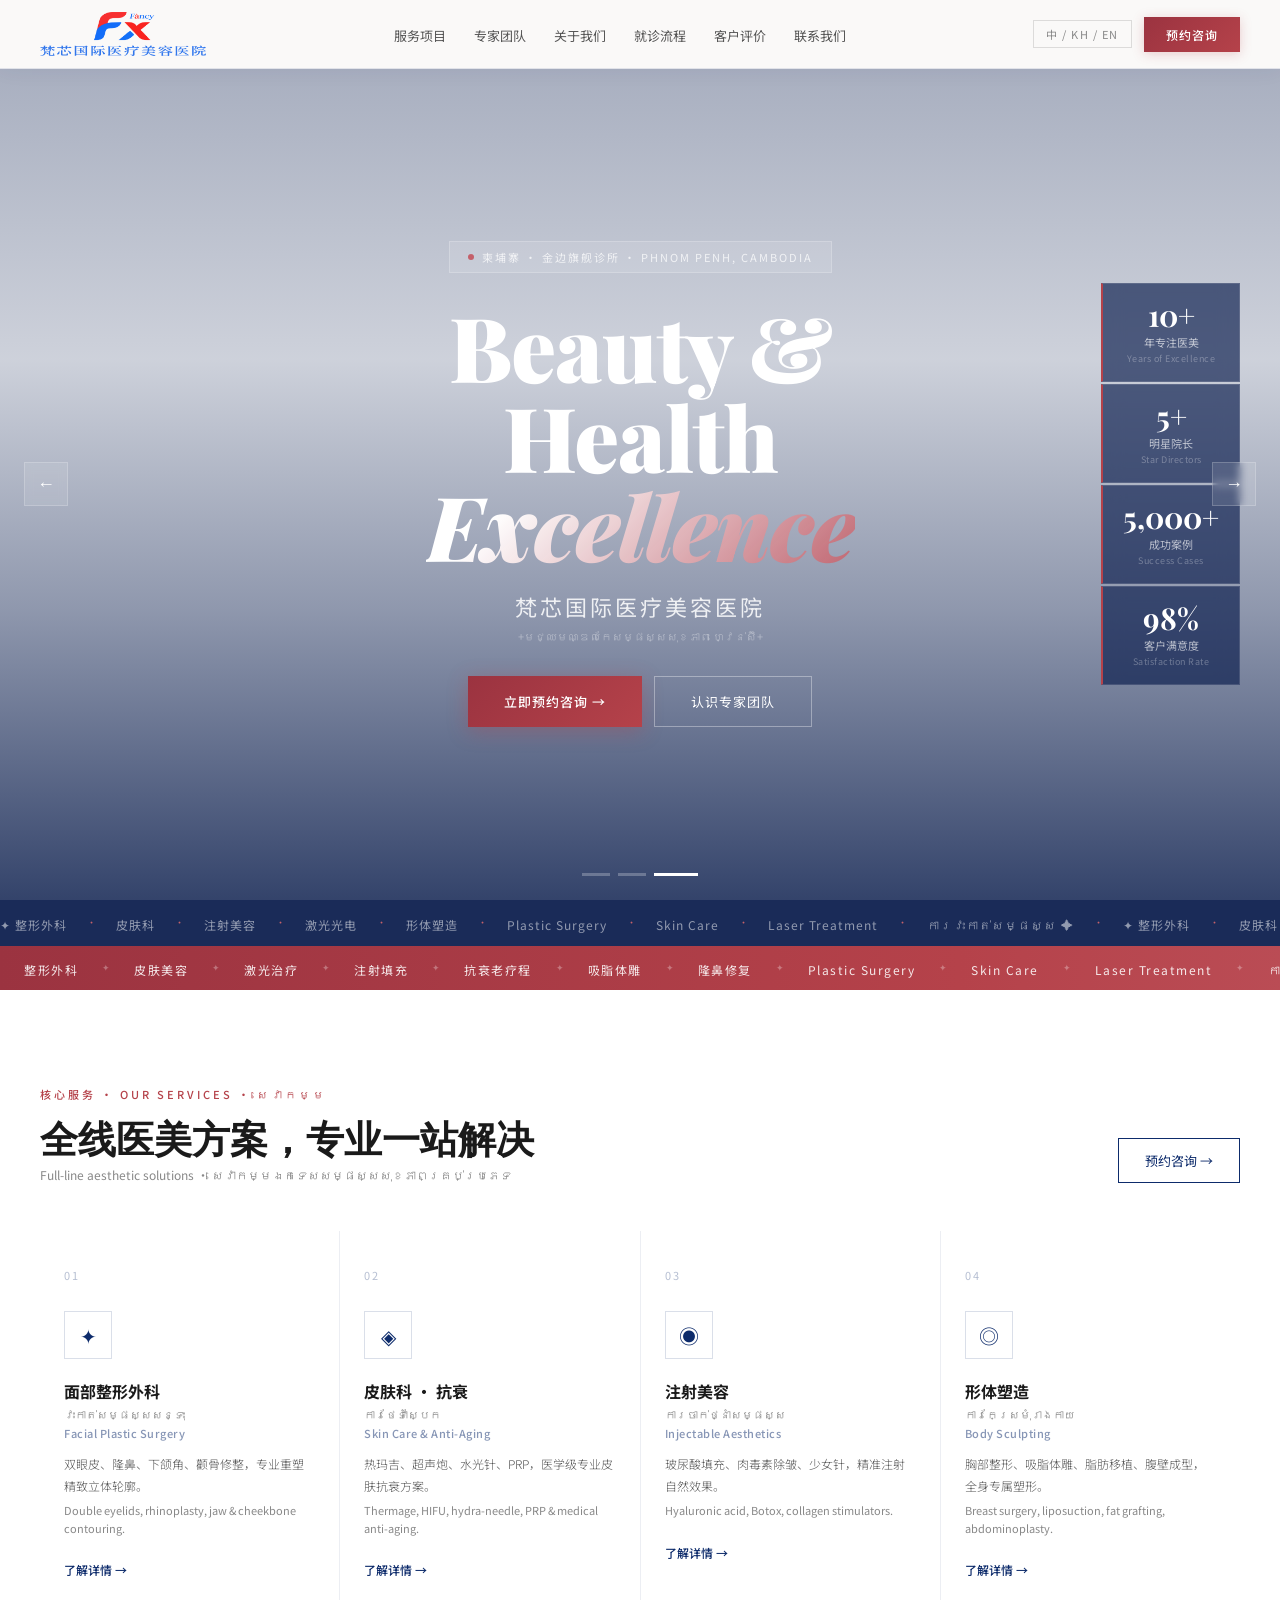
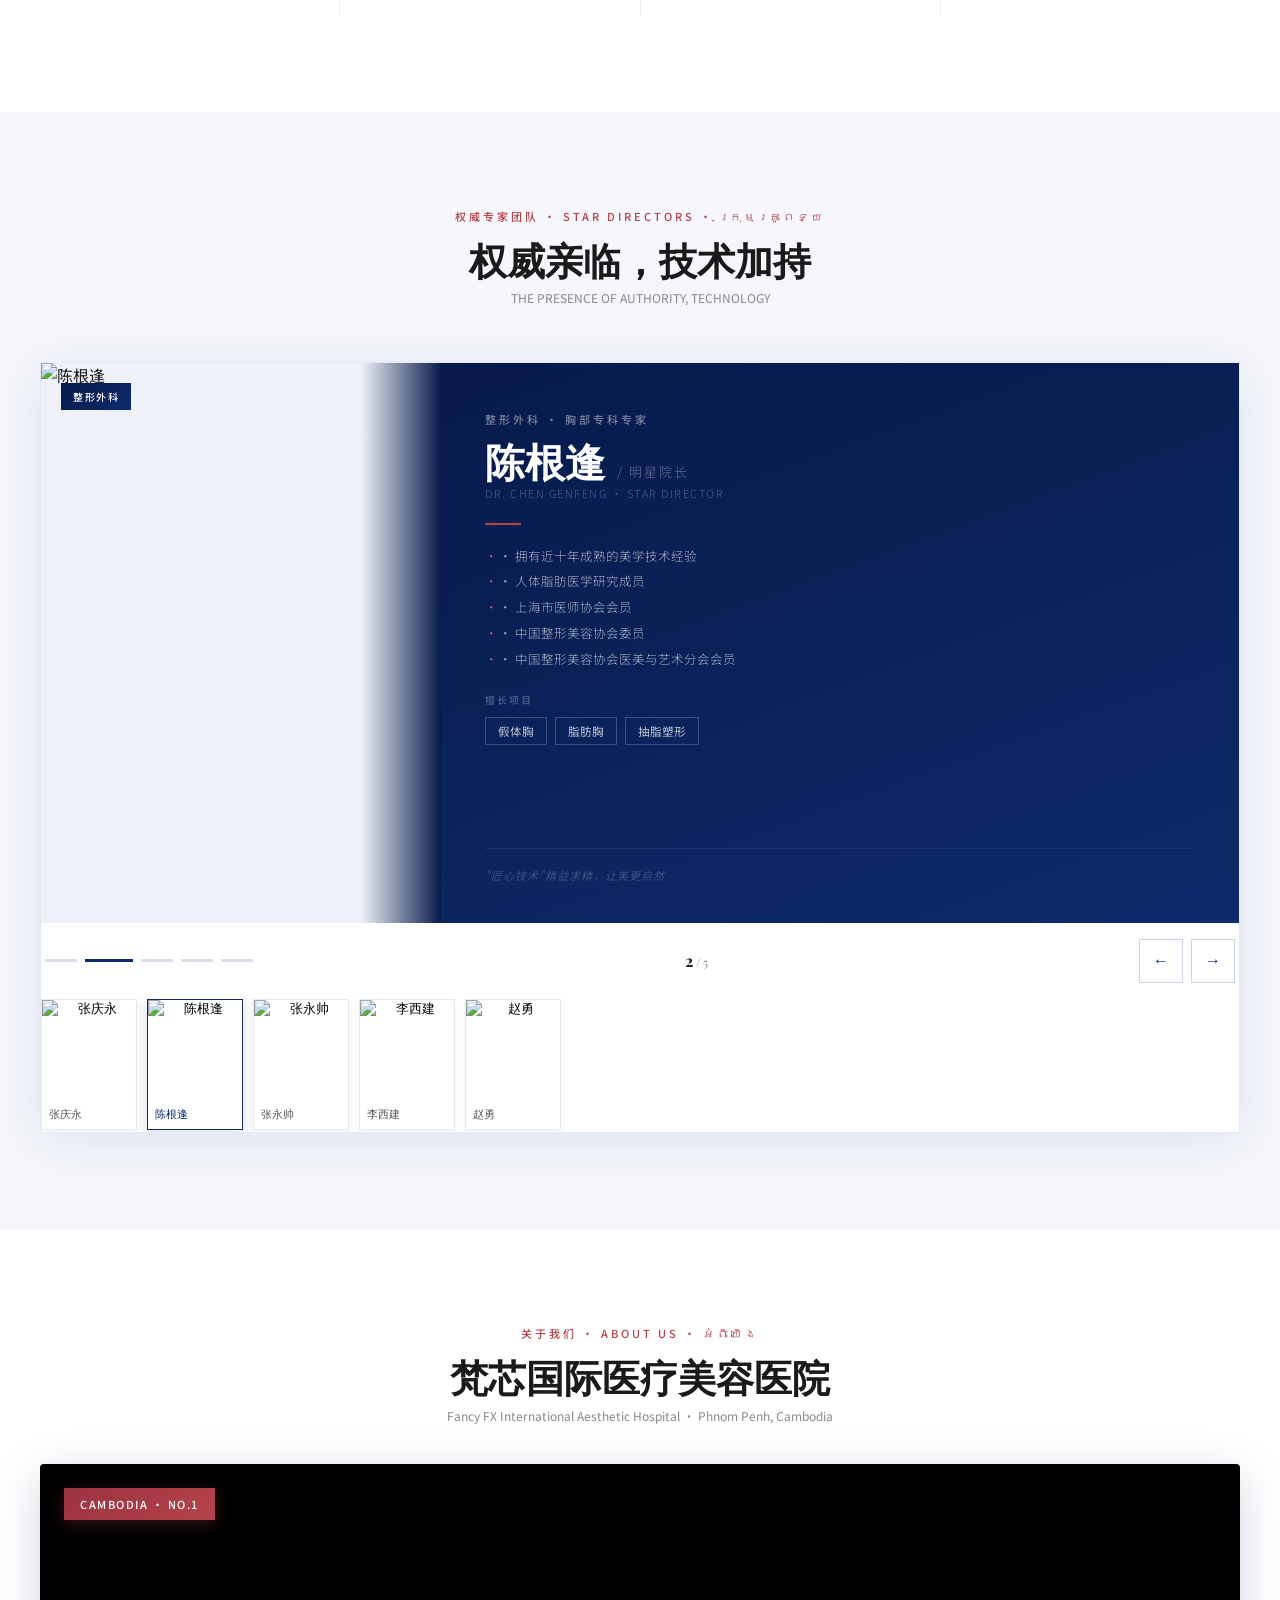
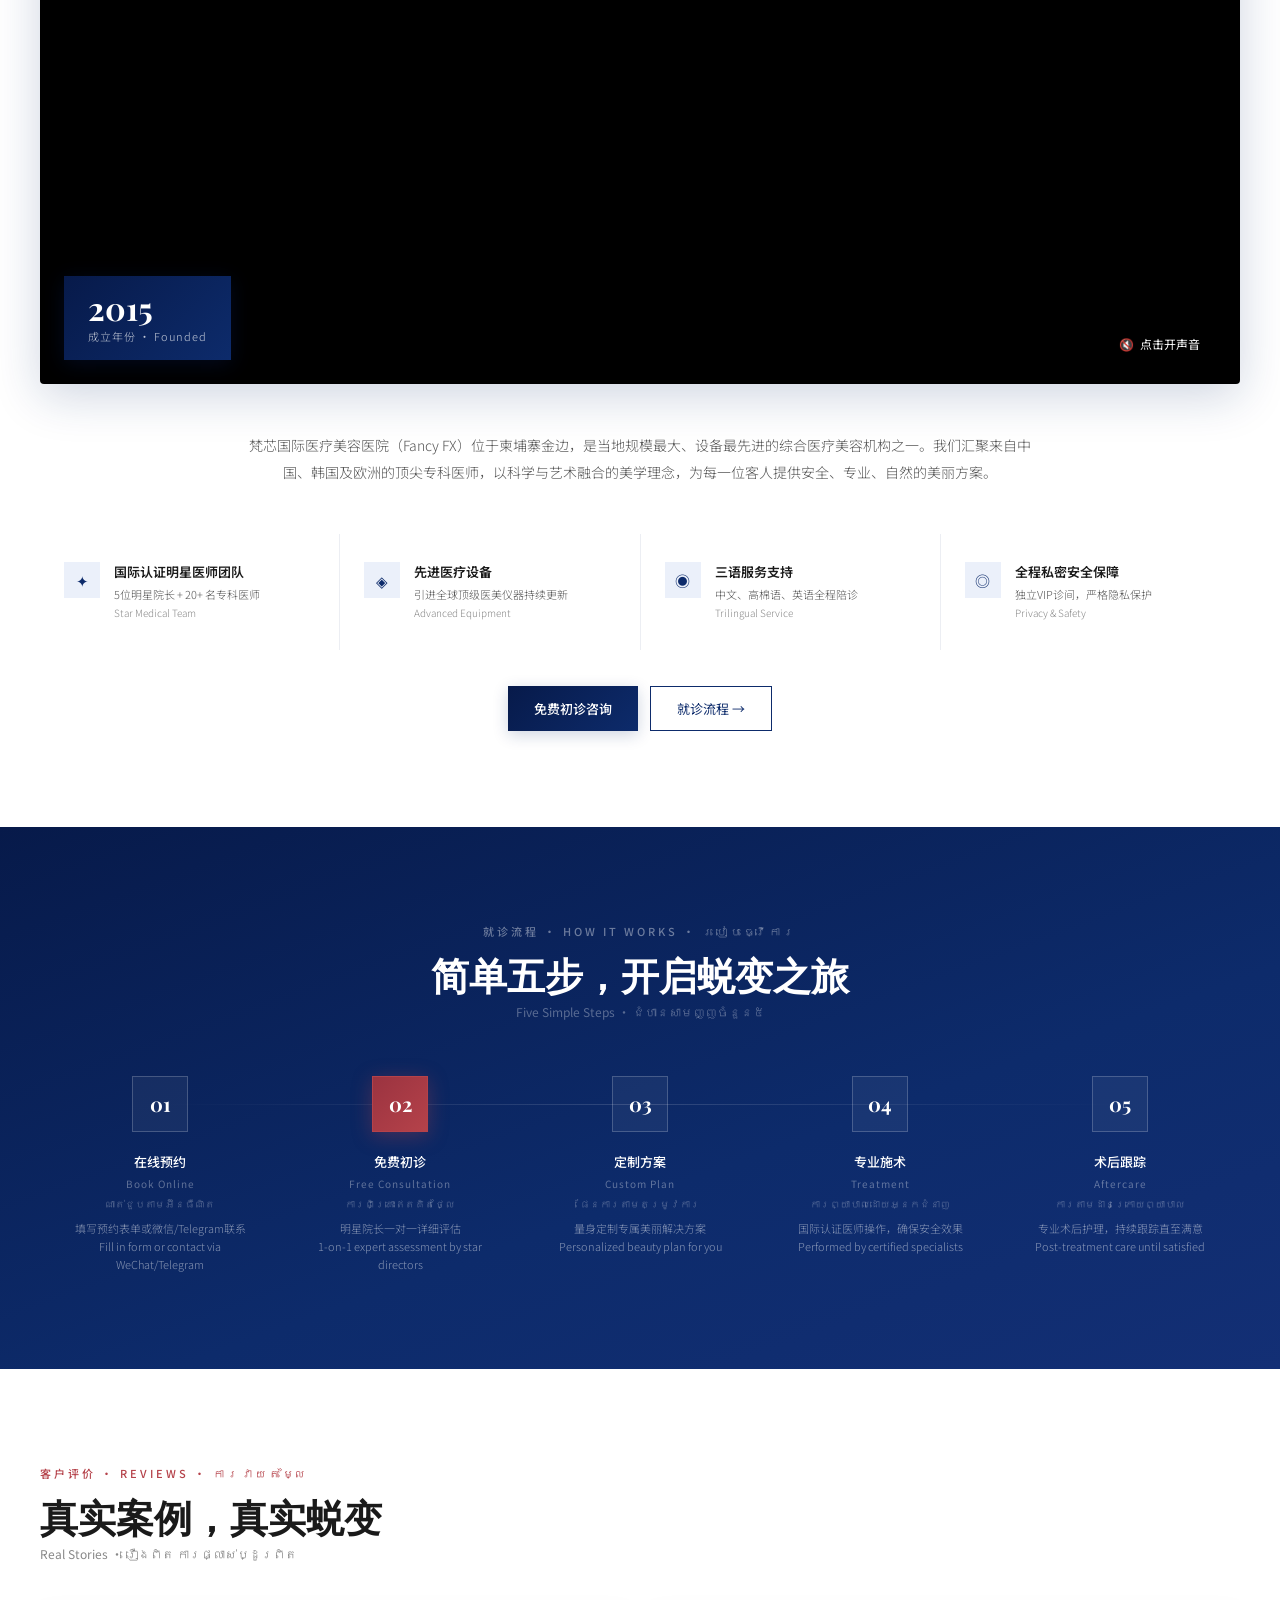
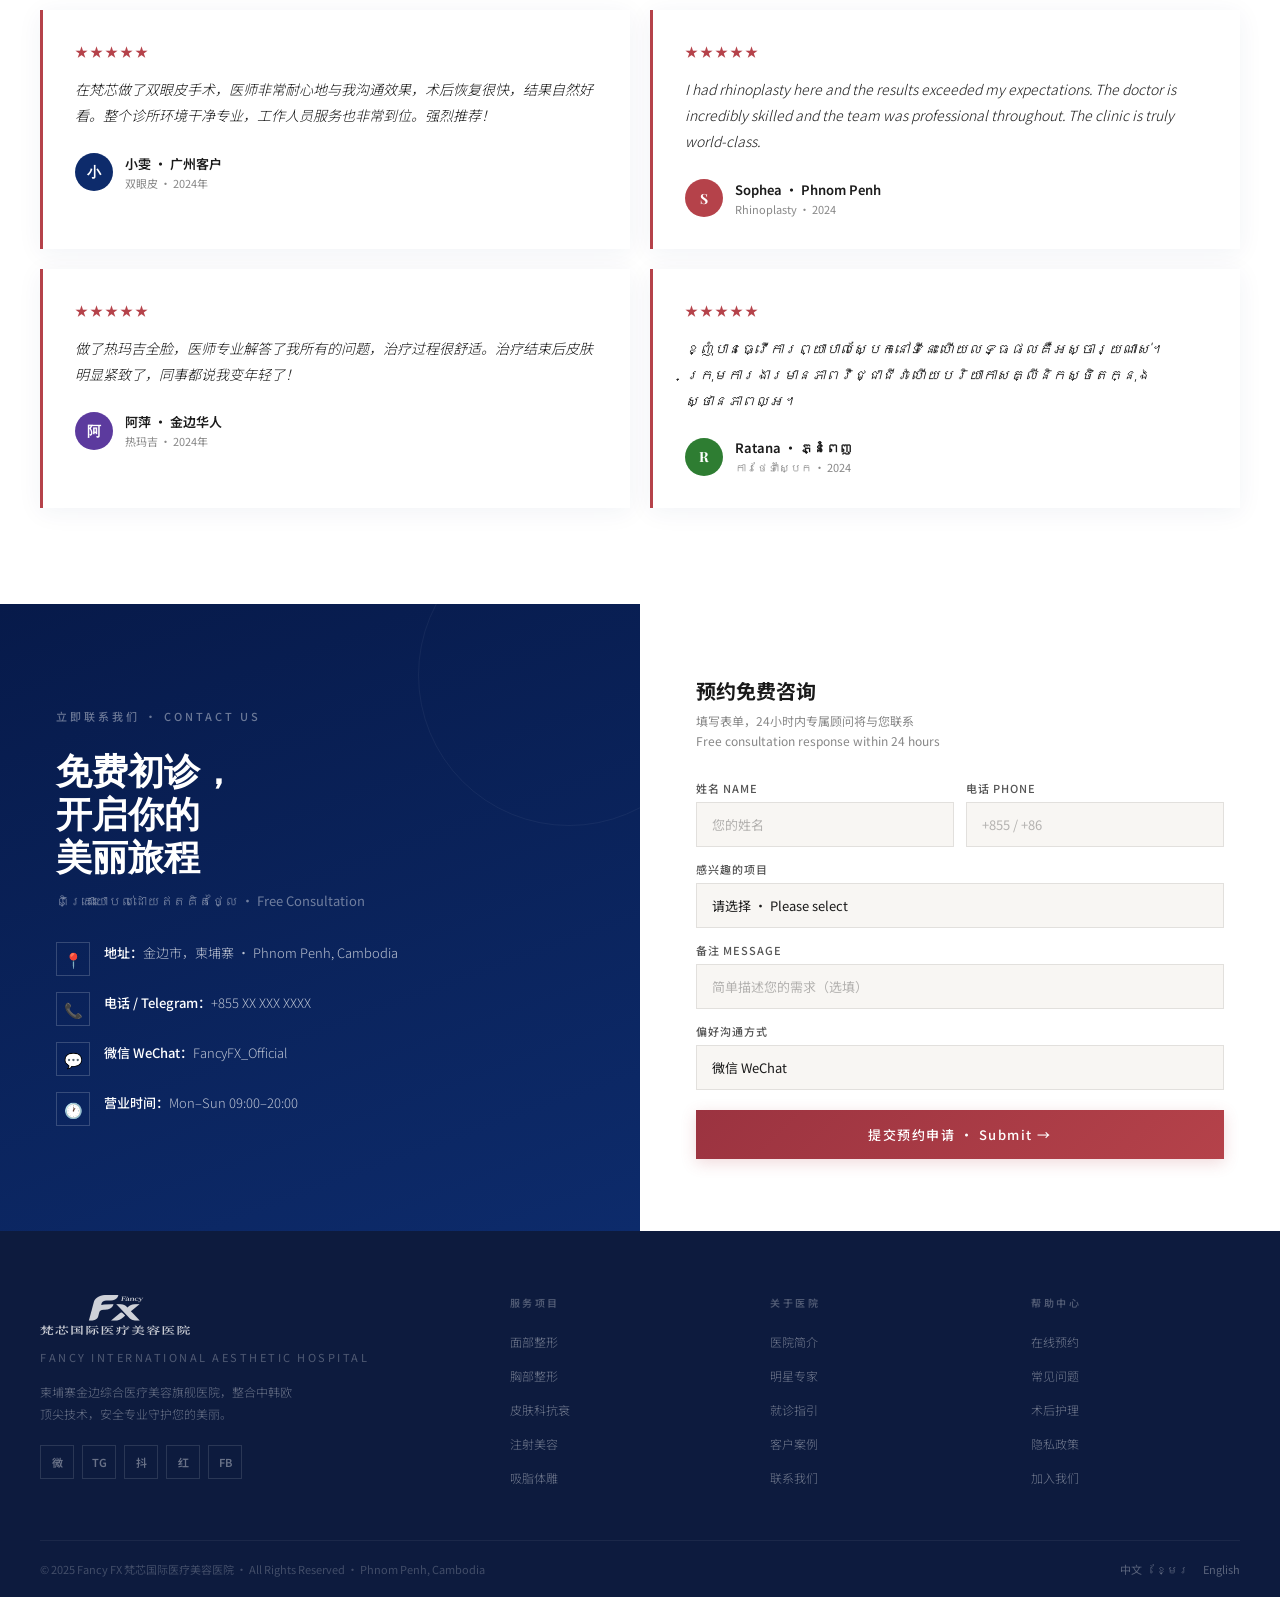
==== commit 3d30d1dd: "fix photos" ====
--- a/index.html
+++ b/index.html
@@ -333,12 +333,9 @@
 <!-- HERO -->
 <section class="hero" id="home">
   <div class="hs">
-    <div class="hs-slide  active" style="background-image:url('https://mkjvfjocmatgfhwxgamj.supabase.co/storage/v1/object/public/FXGJ/team/team_3.jpg')"></div>
-<div class="hs-slide" style="background-image:url('https://mkjvfjocmatgfhwxgamj.supabase.co/storage/v1/object/public/FXGJ/team/team_main.jpg')"></div>
-<div class="hs-slide" style="background-image:url('https://mkjvfjocmatgfhwxgamj.supabase.co/storage/v1/object/public/FXGJ/team/team_1.jpg')"></div>
-<div class="hs-slide" style="background-image:url('https://mkjvfjocmatgfhwxgamj.supabase.co/storage/v1/object/public/FXGJ/team/team_2.jpg')"></div>
-<div class="hs-slide" style="background-image:url('https://mkjvfjocmatgfhwxgamj.supabase.co/storage/v1/object/public/FXGJ/team/team_4.jpg')"></div>
-<div class="hs-slide" style="background-image:url('https://mkjvfjocmatgfhwxgamj.supabase.co/storage/v1/object/public/FXGJ/team/team_5.jpg')"></div>
+    <div class="hs-slide  active" style="background-image:url('https://mkjvfjocmatgfhwxgamj.supabase.co/storage/v1/object/public/FXGJ/team/team_main.jpg')"></div>
+    <div class="hs-slide" style="background-image:url('https://mkjvfjocmatgfhwxgamj.supabase.co/storage/v1/object/public/FXGJ/team/team_1.jpg')"></div>
+    <div class="hs-slide" style="background-image:url('https://mkjvfjocmatgfhwxgamj.supabase.co/storage/v1/object/public/FXGJ/team/team_5.jpg')"></div>
     <div class="hs-ov"></div>
     <div class="hs-body">
       <div class="hs-tag"><div class="hs-tag-dot"></div><span>柬埔寨 · 金边旗舰诊所 · Phnom Penh, Cambodia</span></div>
@@ -356,7 +353,7 @@
       <div class="hs-stat"><span class="hs-sn">5,000+</span><span class="hs-sl">成功案例</span><span class="hs-se">Success Cases</span></div>
       <div class="hs-stat"><span class="hs-sn">98%</span><span class="hs-sl">客户满意度</span><span class="hs-se">Satisfaction Rate</span></div>
     </div>
-    <div class="hs-dots"><button class="hs-dot  hs-dot-on" onclick="hsGo(0)"></button><button class="hs-dot" onclick="hsGo(1)"></button><button class="hs-dot" onclick="hsGo(2)"></button><button class="hs-dot" onclick="hsGo(3)"></button><button class="hs-dot" onclick="hsGo(4)"></button><button class="hs-dot" onclick="hsGo(5)"></button></div>
+    <div class="hs-dots"><button class="hs-dot  hs-dot-on" onclick="hsGo(0)"></button><button class="hs-dot" onclick="hsGo(1)"></button><button class="hs-dot" onclick="hsGo(2)"></button></div>
     <button class="hs-arr hs-arr-l" onclick="hsPrev()">&#8592;</button>
     <button class="hs-arr hs-arr-r" onclick="hsNext()">&#8594;</button>
   </div>
@@ -647,7 +644,7 @@
 function prevSlide(){goSlide((cur-1+total)%total);}
 function resetAuto(){clearInterval(auto);auto=setInterval(nextSlide,5000);}
 auto=setInterval(nextSlide,5000);
-var hsCur=0,hsTotal=6,hsAutoT;
+var hsCur=0,hsTotal=3,hsAutoT;
 function hsGo(n){var s=document.querySelectorAll('.hs-slide');var d=document.querySelectorAll('.hs-dot');s[hsCur].classList.remove('active');d[hsCur].classList.remove('hs-dot-on');hsCur=n;s[hsCur].classList.add('active');d[hsCur].classList.add('hs-dot-on');clearInterval(hsAutoT);hsAutoT=setInterval(hsNext,4500);}
 function hsNext(){hsGo((hsCur+1)%hsTotal);}
 function hsPrev(){hsGo((hsCur-1+hsTotal)%hsTotal);}
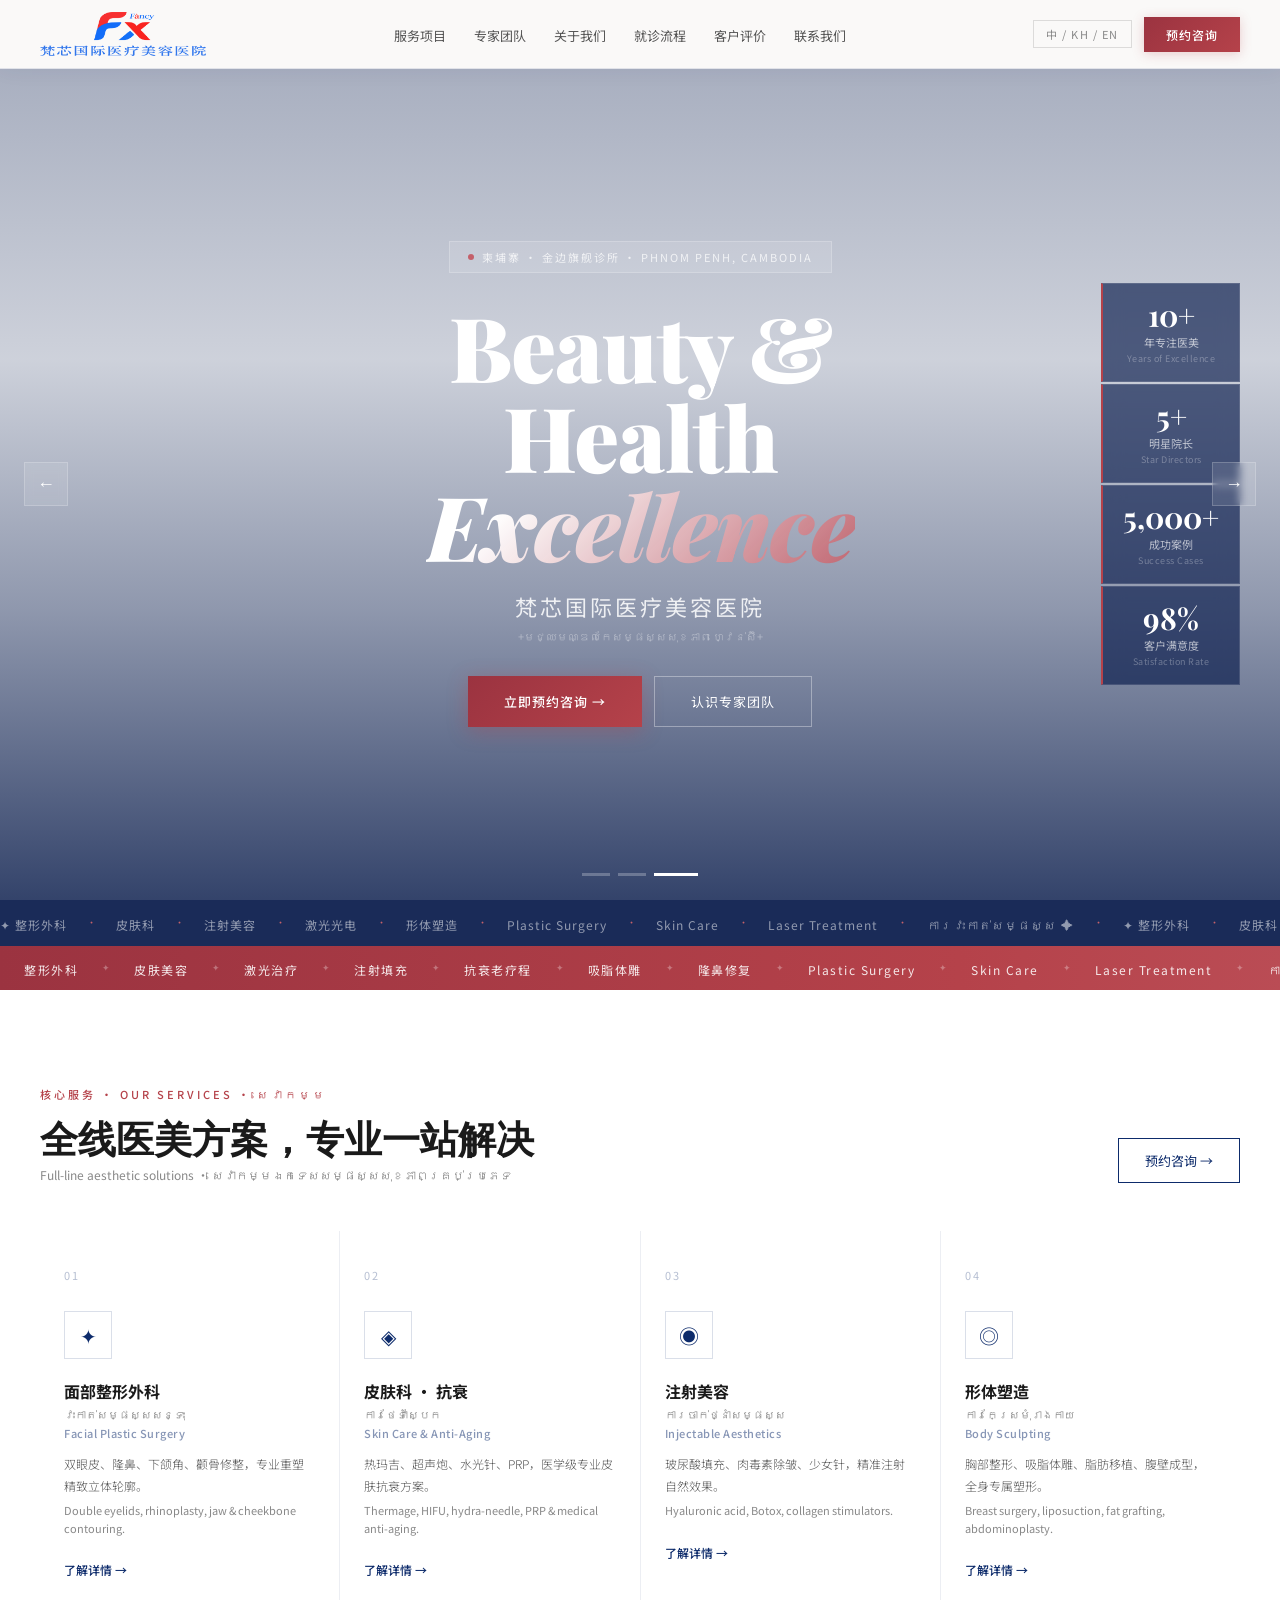
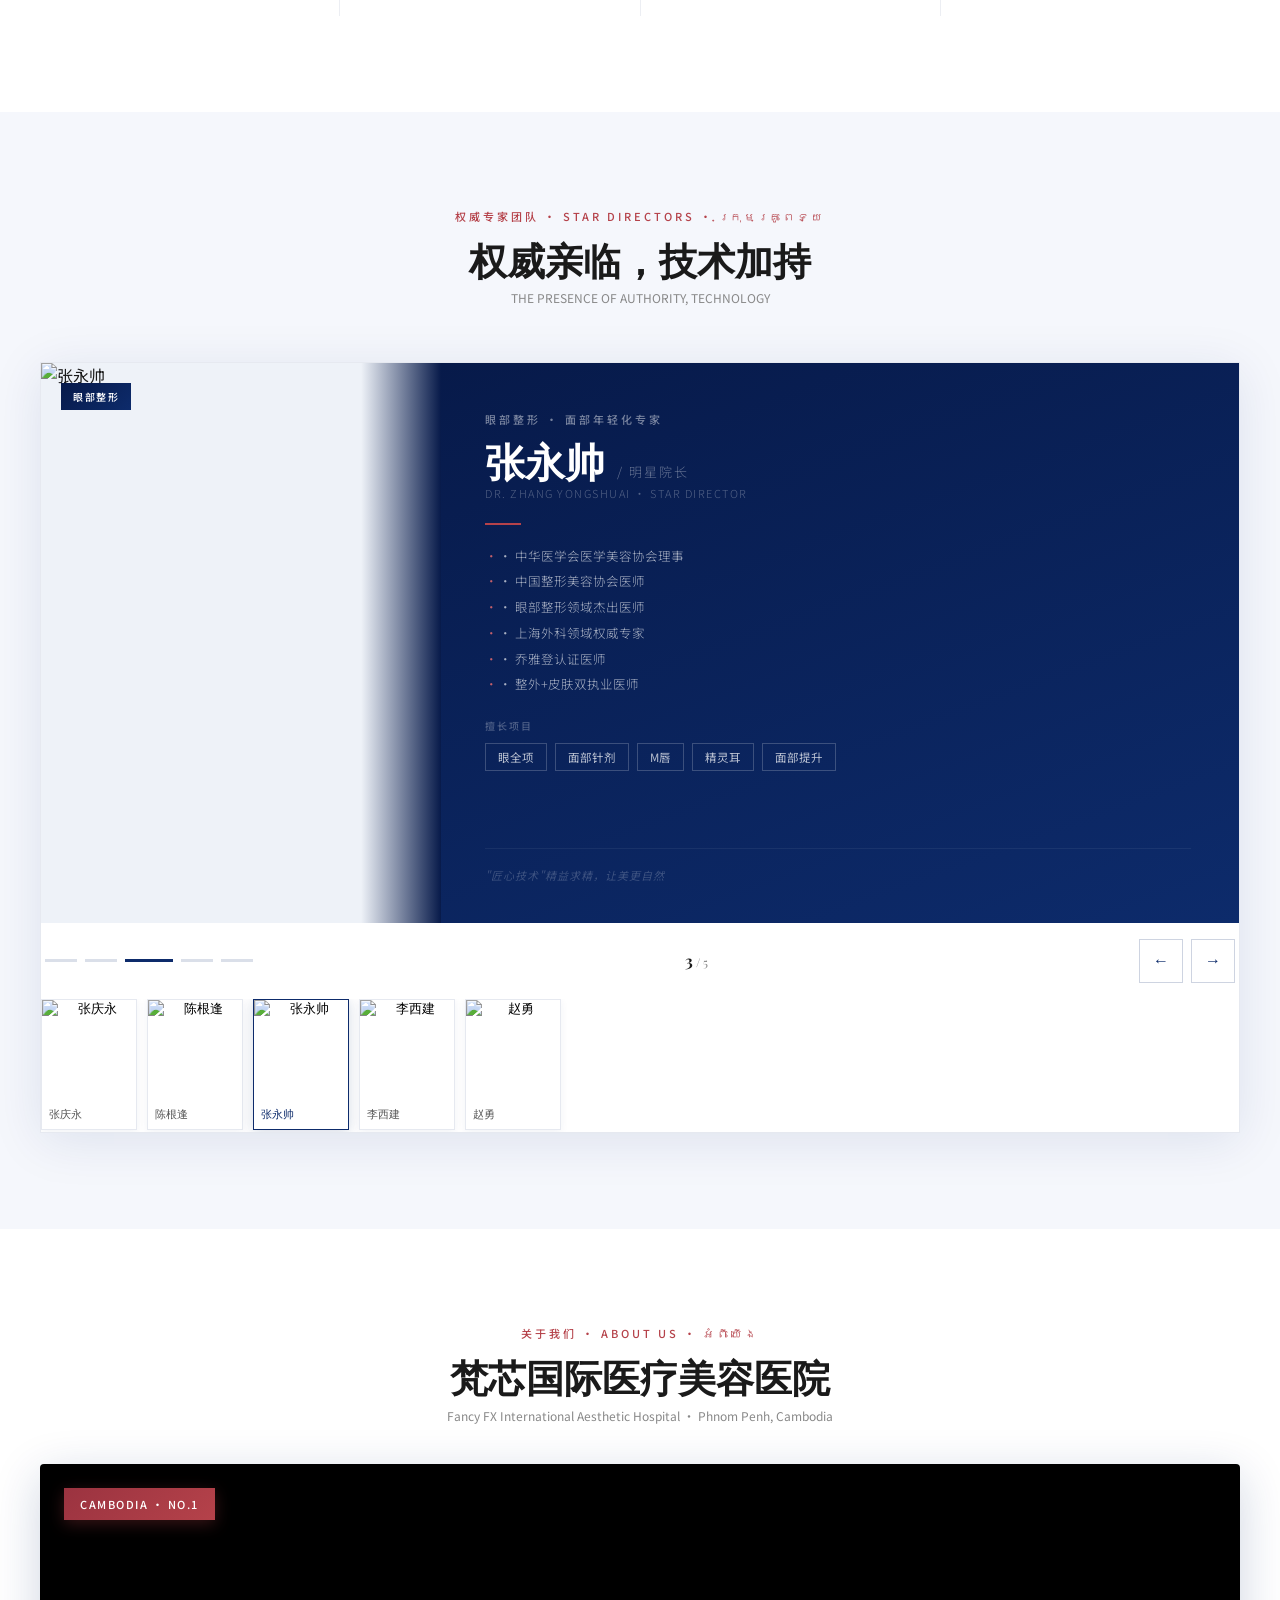
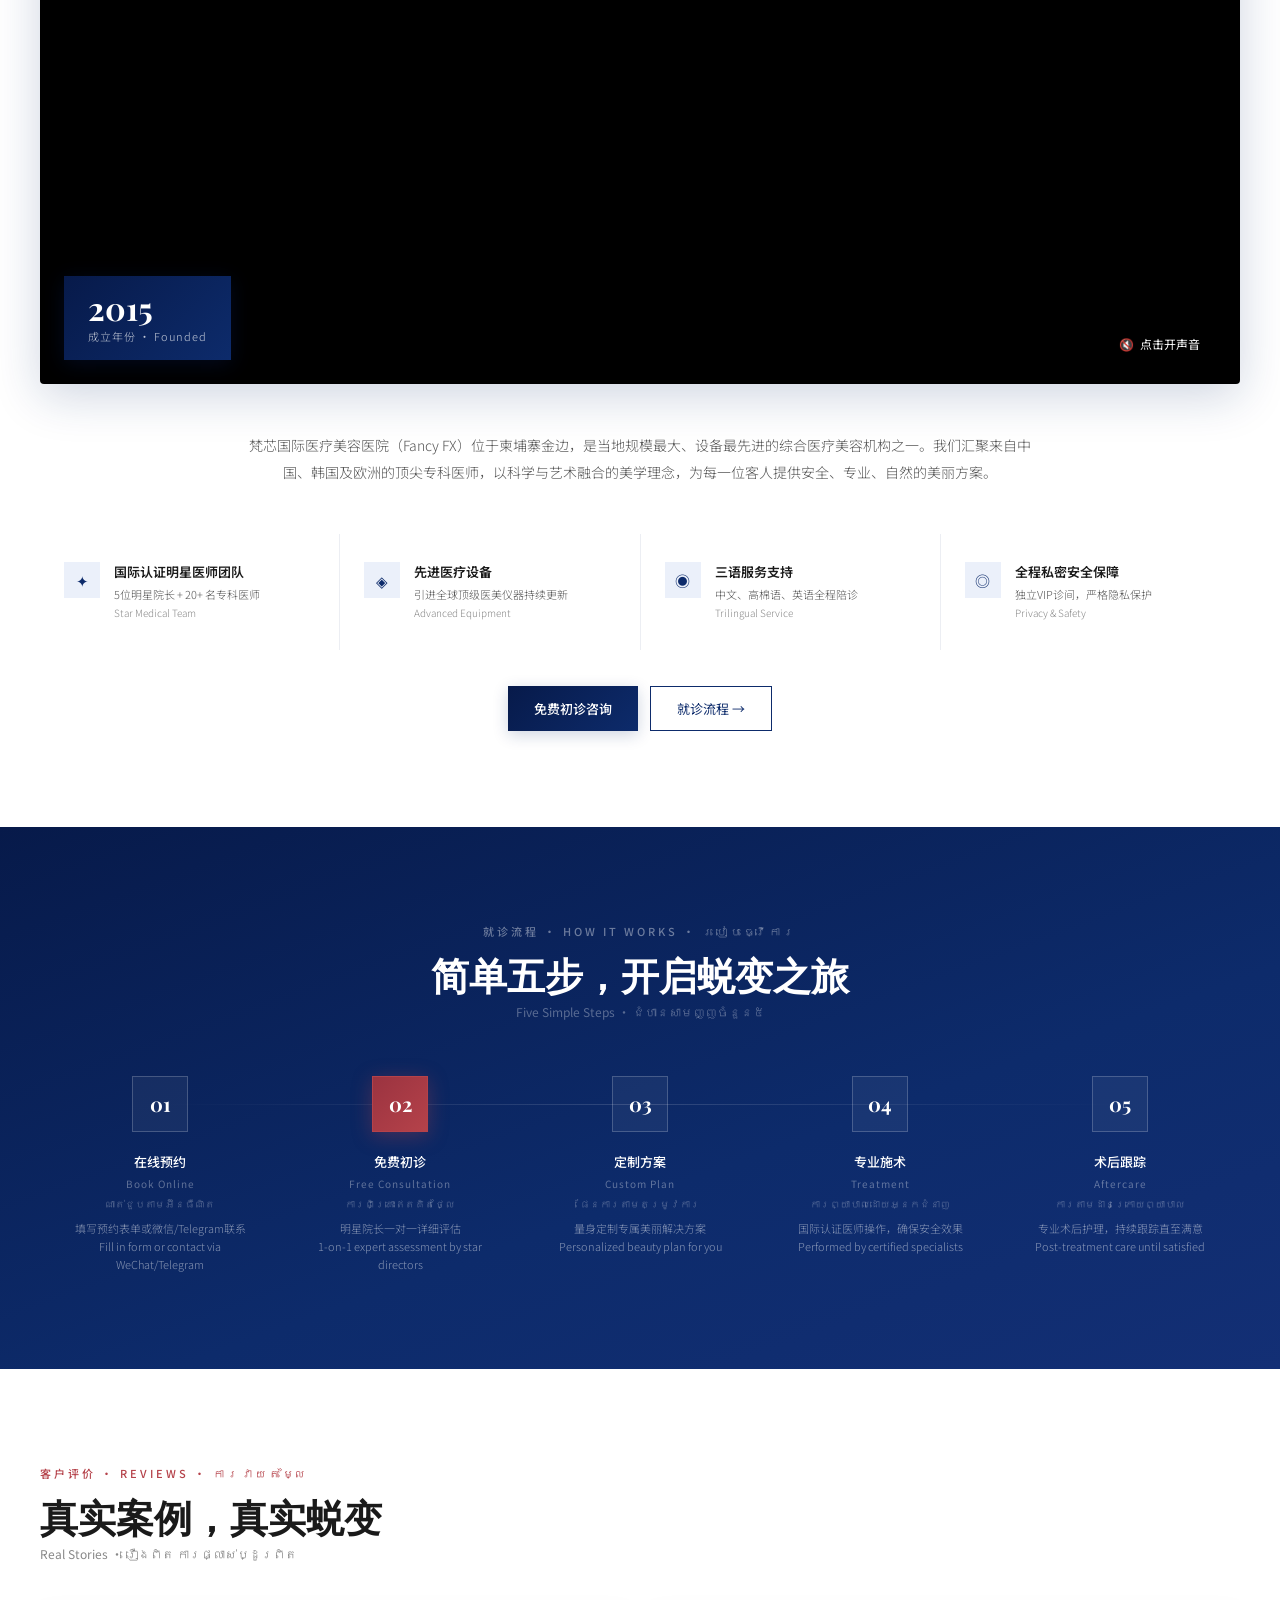
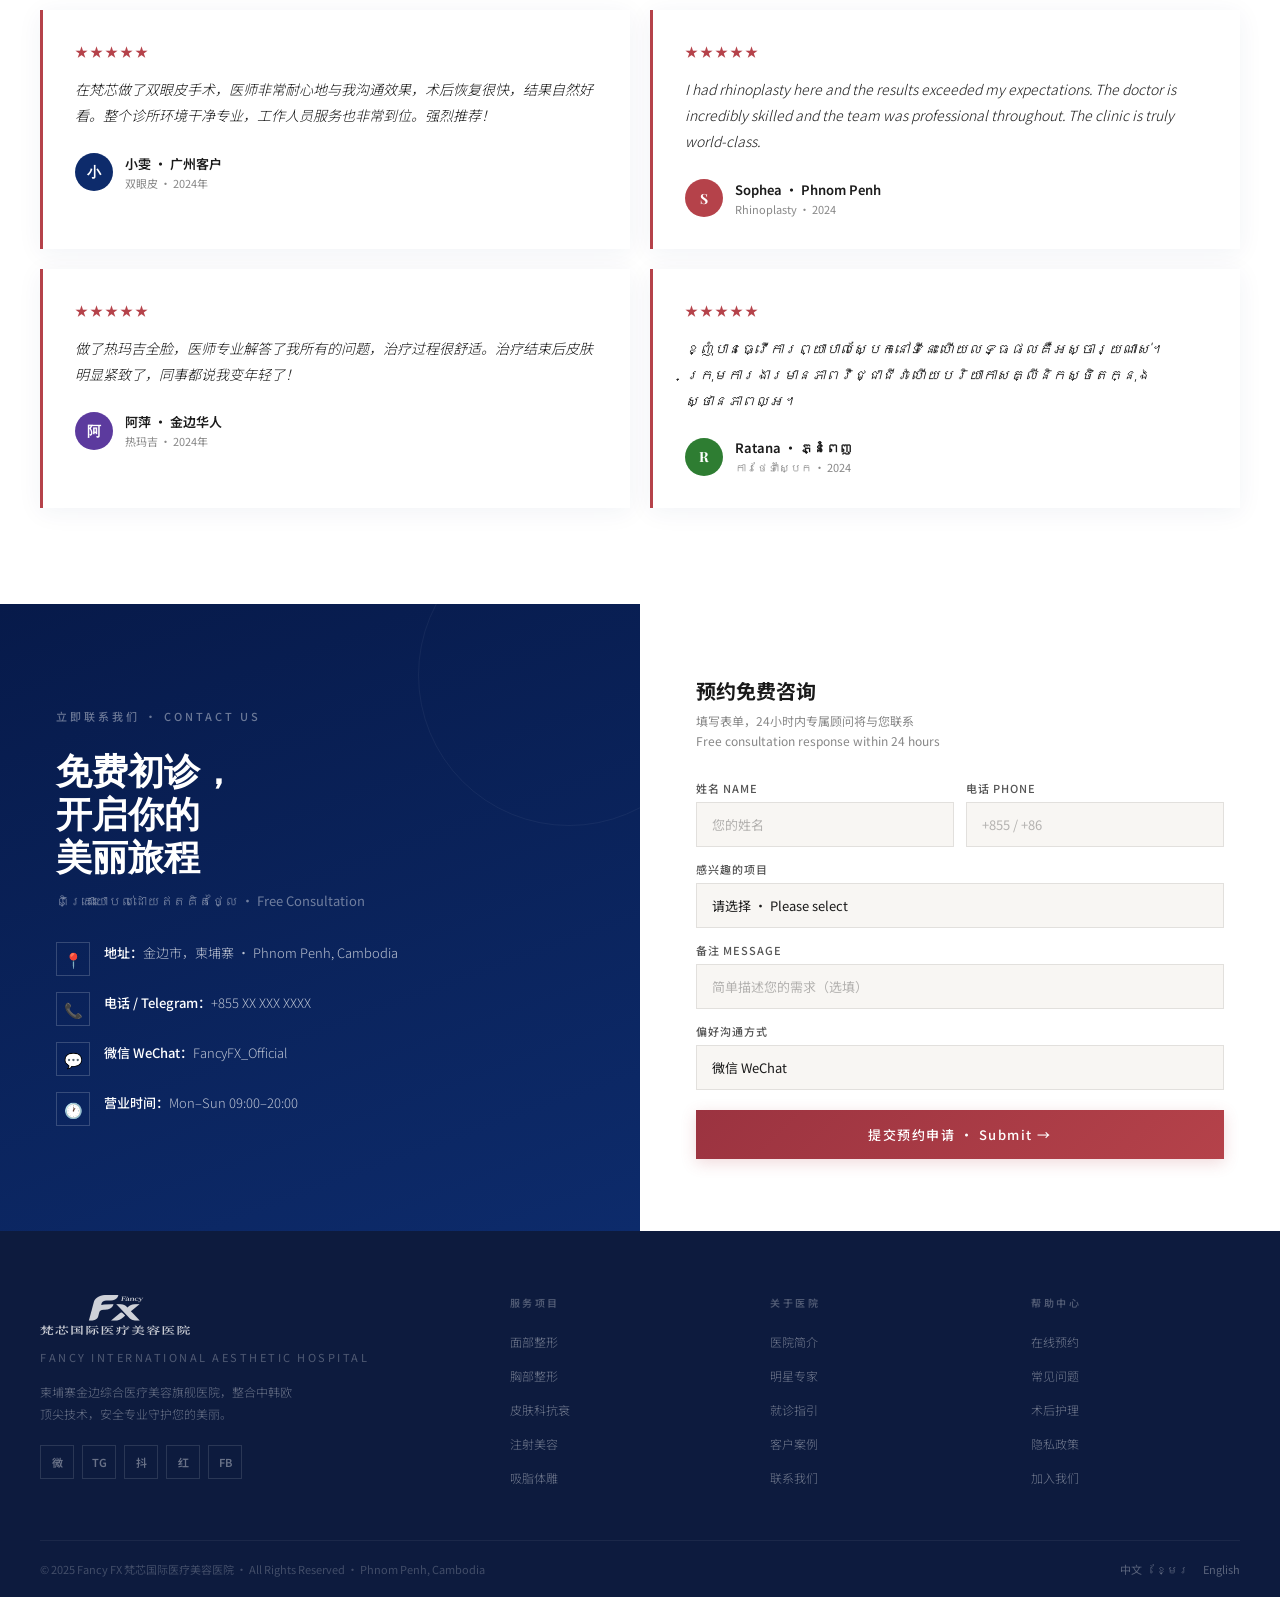
==== commit a746b4c5: "add doctor pages" ====
--- a/index.html
+++ b/index.html
@@ -298,6 +298,51 @@
   .hs-btn1,.hs-btn2{width:220px;text-align:center}
   .about-img{height:320px}
 }
+
+/* ══ DOCTOR MODAL ══ */
+.doc-modal{display:none;position:fixed;inset:0;z-index:1000}
+.doc-modal.open{display:block}
+.doc-modal-overlay{position:absolute;inset:0;background:rgba(0,0,0,0.65);backdrop-filter:blur(4px)}
+.doc-modal-box{position:absolute;top:50%;left:50%;transform:translate(-50%,-50%);background:#fff;width:90%;max-width:1000px;max-height:90vh;overflow-y:auto;border-radius:4px;box-shadow:0 20px 60px rgba(0,0,0,0.3)}
+.doc-modal-close{position:absolute;top:16px;right:16px;background:rgba(0,0,0,0.1);border:none;width:36px;height:36px;border-radius:50%;cursor:pointer;font-size:16px;color:var(--text);z-index:10;transition:background .2s}
+.doc-modal-close:hover{background:rgba(0,0,0,0.2)}
+.doc-modal-inner{display:grid;grid-template-columns:280px 1fr}
+.dp-left{background:linear-gradient(160deg,var(--navy-dk),var(--navy));padding:32px 24px;display:flex;flex-direction:column;gap:20px;align-items:center}
+.dp-photo{width:100%;border-radius:2px;object-fit:cover;object-position:top;max-height:320px}
+.dp-quick-info{width:100%;display:flex;flex-direction:column;gap:10px}
+.dp-qi-item{display:flex;justify-content:space-between;align-items:center;padding:10px 0;border-bottom:1px solid rgba(255,255,255,0.1)}
+.dp-qi-label{font-size:12px;color:rgba(255,255,255,0.5)}
+.dp-qi-val{font-size:13px;font-weight:600;color:#fff}
+.dp-consult-btn{display:block;width:100%;text-align:center;background:linear-gradient(135deg,var(--rose-dk),var(--rose));color:#fff;padding:13px;font-family:"Noto Sans SC",sans-serif;font-size:13px;font-weight:500;text-decoration:none;letter-spacing:1px;transition:all .2s;box-shadow:0 4px 16px rgba(181,66,74,.3)}
+.dp-consult-btn:hover{box-shadow:0 6px 24px rgba(181,66,74,.5);transform:translateY(-1px)}
+.dp-right{padding:36px 32px;overflow-y:auto}
+.dp-spec-badge{display:inline-block;background:var(--navy-lt);color:var(--navy);font-size:11px;font-weight:500;letter-spacing:1.5px;padding:5px 12px;text-transform:uppercase;margin-bottom:12px}
+.dp-name{font-family:"Playfair Display",serif;font-size:32px;font-weight:700;color:var(--text);margin-bottom:4px}
+.dp-title{font-size:14px;font-weight:300;color:var(--gray);font-family:"Noto Sans SC",sans-serif}
+.dp-en{font-size:12px;color:var(--gray);letter-spacing:0.5px;margin-bottom:0}
+.dp-divider{width:40px;height:2px;background:var(--rose);margin:16px 0}
+.dp-desc{font-size:13.5px;font-weight:300;line-height:1.9;color:var(--text2)}
+.dp-section{margin-top:24px}
+.dp-section-title{font-size:13px;font-weight:600;color:var(--text);margin-bottom:12px;padding-bottom:8px;border-bottom:1px solid rgba(0,0,0,0.06)}
+.dp-tags{display:flex;flex-wrap:wrap;gap:8px}
+.dp-tag{font-size:12px;color:var(--navy);background:var(--navy-lt);padding:5px 14px;border-radius:2px}
+.dp-certs{list-style:none;display:flex;flex-direction:column;gap:6px}
+.dp-certs li{font-size:12.5px;font-weight:300;color:var(--text2);line-height:1.5}
+.dp-cases-placeholder{display:grid;grid-template-columns:repeat(3,1fr);gap:12px;margin-top:8px}
+.dp-case-empty{background:var(--cream);height:100px;display:flex;align-items:center;justify-content:center;font-size:12px;color:var(--gray);border:1px dashed rgba(0,0,0,0.1)}
+.dp-review-placeholder{background:var(--cream);padding:20px;text-align:center;font-size:13px;color:var(--gray);border:1px dashed rgba(0,0,0,0.1)}
+/* 医生卡片点击 */
+.slide{cursor:pointer;transition:opacity .2s}
+.slide:hover .sl-info{background:linear-gradient(160deg,#040f2e,var(--navy-dk))}
+.thumb{cursor:pointer}
+@media(max-width:768px){
+  .doc-modal-box{width:95%;max-height:95vh}
+  .doc-modal-inner{grid-template-columns:1fr}
+  .dp-left{padding:24px 20px}
+  .dp-right{padding:24px 20px}
+  .dp-cases-placeholder{grid-template-columns:1fr 1fr}
+}
+
 </style>
 </head>
 <body>
@@ -653,6 +698,274 @@
 function closeMenu(){document.getElementById('mob').classList.remove('open');}
 window.addEventListener('scroll',function(){var n=document.getElementById('nav');n.style.boxShadow=window.scrollY>20?'0 2px 24px rgba(13,43,107,.1)':'0 1px 20px rgba(13,43,107,.06)';if(window.scrollY>window.innerHeight){n.style.background='rgba(250,249,248,0.98)';}else{n.style.background='rgba(250,249,248,0.96)';}  });
 document.querySelectorAll('a[href^="#"]').forEach(function(a){a.addEventListener('click',function(e){var t=document.querySelector(this.getAttribute('href'));if(t){e.preventDefault();t.scrollIntoView({behavior:'smooth'});}});});
+
+function openModal(id) {
+  document.getElementById('modal-' + id).classList.add('open');
+  document.body.style.overflow = 'hidden';
+}
+function closeModal(id) {
+  document.getElementById('modal-' + id).classList.remove('open');
+  document.body.style.overflow = '';
+}
+// 点击医生卡片打开对应弹窗
+document.querySelectorAll('.slide').forEach(function(slide) {
+  slide.addEventListener('click', function() {
+    var id = this.id.replace('slide', '');
+    var docIds = ['zhang_qingyong','chen_genfeng','zhang_yongshuai','li_xijian','zhao_yong'];
+    if(docIds[parseInt(id)]) openModal(docIds[parseInt(id)]);
+  });
+});
+// ESC关闭
+document.addEventListener('keydown', function(e) {
+  if(e.key === 'Escape') {
+    document.querySelectorAll('.doc-modal.open').forEach(function(m) {
+      m.classList.remove('open');
+      document.body.style.overflow = '';
+    });
+  }
+});
+
 </script>
+
+<div class="doc-modal" id="modal-zhang_qingyong">
+  <div class="doc-modal-overlay" onclick="closeModal('zhang_qingyong')"></div>
+  <div class="doc-modal-box">
+    <button class="doc-modal-close" onclick="closeModal('zhang_qingyong')">✕</button>
+    <div class="doc-modal-inner">
+      <!-- 左：照片 -->
+      <div class="dp-left">
+        <img src="https://mkjvfjocmatgfhwxgamj.supabase.co/storage/v1/object/public/FXGJ/doctors/zhang_qingyong.jpg" alt="张庆永" class="dp-photo">
+        <div class="dp-quick-info">
+          <div class="dp-qi-item"><span class="dp-qi-label">从业年限</span><span class="dp-qi-val">15+年</span></div>
+          <div class="dp-qi-item"><span class="dp-qi-label">出诊时间</span><span class="dp-qi-val">周一 / 周三 / 周五</span></div>
+          <div class="dp-qi-item"><span class="dp-qi-label">咨询费用</span><span class="dp-qi-val" style="color:var(--rose)">免费</span></div>
+        </div>
+        <a href="https://t.me/a661313" target="_blank" class="dp-consult-btn">立即预约咨询 →</a>
+      </div>
+      <!-- 右：详情 -->
+      <div class="dp-right">
+        <div class="dp-header">
+          <div class="dp-spec-badge">整形外科</div>
+          <h2 class="dp-name">张庆永 <span class="dp-title">/ 明星院长</span></h2>
+          <p class="dp-en">Dr. Zhang Qingyong · Plastic Surgery & Body Sculpting</p>
+        </div>
+        <div class="dp-divider"></div>
+        <p class="dp-desc">张庆永院长拥有超过15年整形外科临床经验，专注于形体塑造领域，以精湛的技术和艺术审美为每位患者定制专属方案，追求"匠心技术，精益求精，让美更自然"的理念。</p>
+        <div class="dp-section">
+          <h4 class="dp-section-title">擅长项目</h4>
+          <div class="dp-tags"><span class="dp-tag">胸部整形</span><span class="dp-tag">私密美化</span><span class="dp-tag">腹壁成型</span><span class="dp-tag">吸脂体雕</span><span class="dp-tag">脂肪移植</span></div>
+        </div>
+        <div class="dp-section">
+          <h4 class="dp-section-title">资质认证</h4>
+          <ul class="dp-certs"><li>· 中国整形美容协会脂肪分会委员</li><li>· 中国整形美容协会乳房整形分会委员</li><li>· 中国医师协会美容与整形分会委员</li><li>· 强生（美国）乳房整形精英术者</li><li>· MEDPOR（美国）整形研究院高级特聘专家</li></ul>
+        </div>
+        <div class="dp-section">
+          <h4 class="dp-section-title">典型案例 <span style="font-size:11px;font-weight:300;color:var(--gray)">（即将上线）</span></h4>
+          <div class="dp-cases-placeholder">
+            <div class="dp-case-empty">📷 案例照片即将上传</div>
+            <div class="dp-case-empty">📷 案例照片即将上传</div>
+            <div class="dp-case-empty">📷 案例照片即将上传</div>
+          </div>
+        </div>
+        <div class="dp-section">
+          <h4 class="dp-section-title">患者评价 <span style="font-size:11px;font-weight:300;color:var(--gray)">（即将上线）</span></h4>
+          <div class="dp-review-placeholder">患者评价功能即将开放，敬请期待</div>
+        </div>
+      </div>
+    </div>
+  </div>
+</div>
+<div class="doc-modal" id="modal-chen_genfeng">
+  <div class="doc-modal-overlay" onclick="closeModal('chen_genfeng')"></div>
+  <div class="doc-modal-box">
+    <button class="doc-modal-close" onclick="closeModal('chen_genfeng')">✕</button>
+    <div class="doc-modal-inner">
+      <!-- 左：照片 -->
+      <div class="dp-left">
+        <img src="https://mkjvfjocmatgfhwxgamj.supabase.co/storage/v1/object/public/FXGJ/doctors/chen_genfeng.jpg" alt="陈根逢" class="dp-photo">
+        <div class="dp-quick-info">
+          <div class="dp-qi-item"><span class="dp-qi-label">从业年限</span><span class="dp-qi-val">10+年</span></div>
+          <div class="dp-qi-item"><span class="dp-qi-label">出诊时间</span><span class="dp-qi-val">周二 / 周四 / 周六</span></div>
+          <div class="dp-qi-item"><span class="dp-qi-label">咨询费用</span><span class="dp-qi-val" style="color:var(--rose)">免费</span></div>
+        </div>
+        <a href="https://t.me/a661313" target="_blank" class="dp-consult-btn">立即预约咨询 →</a>
+      </div>
+      <!-- 右：详情 -->
+      <div class="dp-right">
+        <div class="dp-header">
+          <div class="dp-spec-badge">整形外科</div>
+          <h2 class="dp-name">陈根逢 <span class="dp-title">/ 明星院长</span></h2>
+          <p class="dp-en">Dr. Chen Genfeng · Breast Surgery Specialist</p>
+        </div>
+        <div class="dp-divider"></div>
+        <p class="dp-desc">陈根逢院长拥有近十年成熟的美学技术经验，专注胸部整形领域，以自然美学为核心，为每位爱美者打造最适合自己的胸部形态。</p>
+        <div class="dp-section">
+          <h4 class="dp-section-title">擅长项目</h4>
+          <div class="dp-tags"><span class="dp-tag">假体胸</span><span class="dp-tag">脂肪胸</span><span class="dp-tag">抽脂塑形</span></div>
+        </div>
+        <div class="dp-section">
+          <h4 class="dp-section-title">资质认证</h4>
+          <ul class="dp-certs"><li>· 人体脂肪医学研究成员</li><li>· 上海市医师协会会员</li><li>· 中国整形美容协会委员</li><li>· 中国整形美容协会医美与艺术分会会员</li></ul>
+        </div>
+        <div class="dp-section">
+          <h4 class="dp-section-title">典型案例 <span style="font-size:11px;font-weight:300;color:var(--gray)">（即将上线）</span></h4>
+          <div class="dp-cases-placeholder">
+            <div class="dp-case-empty">📷 案例照片即将上传</div>
+            <div class="dp-case-empty">📷 案例照片即将上传</div>
+            <div class="dp-case-empty">📷 案例照片即将上传</div>
+          </div>
+        </div>
+        <div class="dp-section">
+          <h4 class="dp-section-title">患者评价 <span style="font-size:11px;font-weight:300;color:var(--gray)">（即将上线）</span></h4>
+          <div class="dp-review-placeholder">患者评价功能即将开放，敬请期待</div>
+        </div>
+      </div>
+    </div>
+  </div>
+</div>
+<div class="doc-modal" id="modal-zhang_yongshuai">
+  <div class="doc-modal-overlay" onclick="closeModal('zhang_yongshuai')"></div>
+  <div class="doc-modal-box">
+    <button class="doc-modal-close" onclick="closeModal('zhang_yongshuai')">✕</button>
+    <div class="doc-modal-inner">
+      <!-- 左：照片 -->
+      <div class="dp-left">
+        <img src="https://mkjvfjocmatgfhwxgamj.supabase.co/storage/v1/object/public/FXGJ/doctors/zhang_yongshuai.jpg" alt="张永帅" class="dp-photo">
+        <div class="dp-quick-info">
+          <div class="dp-qi-item"><span class="dp-qi-label">从业年限</span><span class="dp-qi-val">12+年</span></div>
+          <div class="dp-qi-item"><span class="dp-qi-label">出诊时间</span><span class="dp-qi-val">周一 / 周二 / 周四</span></div>
+          <div class="dp-qi-item"><span class="dp-qi-label">咨询费用</span><span class="dp-qi-val" style="color:var(--rose)">免费</span></div>
+        </div>
+        <a href="https://t.me/a661313" target="_blank" class="dp-consult-btn">立即预约咨询 →</a>
+      </div>
+      <!-- 右：详情 -->
+      <div class="dp-right">
+        <div class="dp-header">
+          <div class="dp-spec-badge">眼部整形</div>
+          <h2 class="dp-name">张永帅 <span class="dp-title">/ 明星院长</span></h2>
+          <p class="dp-en">Dr. Zhang Yongshuai · Eye Surgery & Facial Rejuvenation</p>
+        </div>
+        <div class="dp-divider"></div>
+        <p class="dp-desc">张永帅院长在眼部整形及面部年轻化领域拥有丰富经验，以精细化操作著称，擅长还原每个人最自然的美态，深受患者信赖。</p>
+        <div class="dp-section">
+          <h4 class="dp-section-title">擅长项目</h4>
+          <div class="dp-tags"><span class="dp-tag">眼全项</span><span class="dp-tag">面部针剂</span><span class="dp-tag">M唇</span><span class="dp-tag">精灵耳</span><span class="dp-tag">面部提升</span></div>
+        </div>
+        <div class="dp-section">
+          <h4 class="dp-section-title">资质认证</h4>
+          <ul class="dp-certs"><li>· 中华医学会医学美容协会理事</li><li>· 中国整形美容协会医师</li><li>· 眼部整形领域杰出医师</li><li>· 上海外科领域权威专家</li><li>· 乔雅登认证医师</li><li>· 整外+皮肤双执业医师</li></ul>
+        </div>
+        <div class="dp-section">
+          <h4 class="dp-section-title">典型案例 <span style="font-size:11px;font-weight:300;color:var(--gray)">（即将上线）</span></h4>
+          <div class="dp-cases-placeholder">
+            <div class="dp-case-empty">📷 案例照片即将上传</div>
+            <div class="dp-case-empty">📷 案例照片即将上传</div>
+            <div class="dp-case-empty">📷 案例照片即将上传</div>
+          </div>
+        </div>
+        <div class="dp-section">
+          <h4 class="dp-section-title">患者评价 <span style="font-size:11px;font-weight:300;color:var(--gray)">（即将上线）</span></h4>
+          <div class="dp-review-placeholder">患者评价功能即将开放，敬请期待</div>
+        </div>
+      </div>
+    </div>
+  </div>
+</div>
+<div class="doc-modal" id="modal-li_xijian">
+  <div class="doc-modal-overlay" onclick="closeModal('li_xijian')"></div>
+  <div class="doc-modal-box">
+    <button class="doc-modal-close" onclick="closeModal('li_xijian')">✕</button>
+    <div class="doc-modal-inner">
+      <!-- 左：照片 -->
+      <div class="dp-left">
+        <img src="https://mkjvfjocmatgfhwxgamj.supabase.co/storage/v1/object/public/FXGJ/doctors/li_xijian.jpg" alt="李西建" class="dp-photo">
+        <div class="dp-quick-info">
+          <div class="dp-qi-item"><span class="dp-qi-label">从业年限</span><span class="dp-qi-val">10+年</span></div>
+          <div class="dp-qi-item"><span class="dp-qi-label">出诊时间</span><span class="dp-qi-val">周三 / 周五 / 周六</span></div>
+          <div class="dp-qi-item"><span class="dp-qi-label">咨询费用</span><span class="dp-qi-val" style="color:var(--rose)">免费</span></div>
+        </div>
+        <a href="https://t.me/a661313" target="_blank" class="dp-consult-btn">立即预约咨询 →</a>
+      </div>
+      <!-- 右：详情 -->
+      <div class="dp-right">
+        <div class="dp-header">
+          <div class="dp-spec-badge">鼻整形专科</div>
+          <h2 class="dp-name">李西建 <span class="dp-title">/ 明星院长</span></h2>
+          <p class="dp-en">Dr. Li Xijian · Rhinoplasty & Revision Specialist</p>
+        </div>
+        <div class="dp-divider"></div>
+        <p class="dp-desc">李西建院长是国内鼻整形修复领域权威专家，拥有美国Surgiform认证，专注各类复杂鼻整形及修复手术，以精准的手术设计著称。</p>
+        <div class="dp-section">
+          <h4 class="dp-section-title">擅长项目</h4>
+          <div class="dp-tags"><span class="dp-tag">肋骨鼻综合</span><span class="dp-tag">复杂鼻修复</span><span class="dp-tag">微起伏鼻</span><span class="dp-tag">明星网红鼻定制</span></div>
+        </div>
+        <div class="dp-section">
+          <h4 class="dp-section-title">资质认证</h4>
+          <ul class="dp-certs"><li>· 美国Surgiform认证医师</li><li>· 中华医学会整形修复协会委员</li><li>· 中华医学会整形外科青年学会委员</li><li>· 中国鼻整形修复医师联盟专家委员</li></ul>
+        </div>
+        <div class="dp-section">
+          <h4 class="dp-section-title">典型案例 <span style="font-size:11px;font-weight:300;color:var(--gray)">（即将上线）</span></h4>
+          <div class="dp-cases-placeholder">
+            <div class="dp-case-empty">📷 案例照片即将上传</div>
+            <div class="dp-case-empty">📷 案例照片即将上传</div>
+            <div class="dp-case-empty">📷 案例照片即将上传</div>
+          </div>
+        </div>
+        <div class="dp-section">
+          <h4 class="dp-section-title">患者评价 <span style="font-size:11px;font-weight:300;color:var(--gray)">（即将上线）</span></h4>
+          <div class="dp-review-placeholder">患者评价功能即将开放，敬请期待</div>
+        </div>
+      </div>
+    </div>
+  </div>
+</div>
+<div class="doc-modal" id="modal-zhao_yong">
+  <div class="doc-modal-overlay" onclick="closeModal('zhao_yong')"></div>
+  <div class="doc-modal-box">
+    <button class="doc-modal-close" onclick="closeModal('zhao_yong')">✕</button>
+    <div class="doc-modal-inner">
+      <!-- 左：照片 -->
+      <div class="dp-left">
+        <img src="https://mkjvfjocmatgfhwxgamj.supabase.co/storage/v1/object/public/FXGJ/doctors/zhao_yong.jpg" alt="赵勇" class="dp-photo">
+        <div class="dp-quick-info">
+          <div class="dp-qi-item"><span class="dp-qi-label">从业年限</span><span class="dp-qi-val">12+年</span></div>
+          <div class="dp-qi-item"><span class="dp-qi-label">出诊时间</span><span class="dp-qi-val">周一 / 周三 / 周六</span></div>
+          <div class="dp-qi-item"><span class="dp-qi-label">咨询费用</span><span class="dp-qi-val" style="color:var(--rose)">免费</span></div>
+        </div>
+        <a href="https://t.me/a661313" target="_blank" class="dp-consult-btn">立即预约咨询 →</a>
+      </div>
+      <!-- 右：详情 -->
+      <div class="dp-right">
+        <div class="dp-header">
+          <div class="dp-spec-badge">形体雕塑</div>
+          <h2 class="dp-name">赵勇 <span class="dp-title">/ 明星院长</span></h2>
+          <p class="dp-en">Dr. Zhao Yong · Body Sculpting & Facial Contouring</p>
+        </div>
+        <div class="dp-divider"></div>
+        <p class="dp-desc">赵勇院长是形体雕塑及面部综合整形领域首席专家，师从多名国内外顶尖专家，以精细化手术设计和自然美学理念，为患者打造理想体态。</p>
+        <div class="dp-section">
+          <h4 class="dp-section-title">擅长项目</h4>
+          <div class="dp-tags"><span class="dp-tag">马甲线精雕</span><span class="dp-tag">形体雕塑</span><span class="dp-tag">脂肪塑形</span><span class="dp-tag">五官丰盈填充</span><span class="dp-tag">皮骨贴合术</span></div>
+        </div>
+        <div class="dp-section">
+          <h4 class="dp-section-title">资质认证</h4>
+          <ul class="dp-certs"><li>· 上海三甲医院整形外科骨干</li><li>· 师从多名国内外顶尖专家</li><li>· 中国医师协会美容整形医师分会会员</li><li>· 面部精细化综合整形首席专家</li></ul>
+        </div>
+        <div class="dp-section">
+          <h4 class="dp-section-title">典型案例 <span style="font-size:11px;font-weight:300;color:var(--gray)">（即将上线）</span></h4>
+          <div class="dp-cases-placeholder">
+            <div class="dp-case-empty">📷 案例照片即将上传</div>
+            <div class="dp-case-empty">📷 案例照片即将上传</div>
+            <div class="dp-case-empty">📷 案例照片即将上传</div>
+          </div>
+        </div>
+        <div class="dp-section">
+          <h4 class="dp-section-title">患者评价 <span style="font-size:11px;font-weight:300;color:var(--gray)">（即将上线）</span></h4>
+          <div class="dp-review-placeholder">患者评价功能即将开放，敬请期待</div>
+        </div>
+      </div>
+    </div>
+  </div>
+</div>
 </body>
 </html>
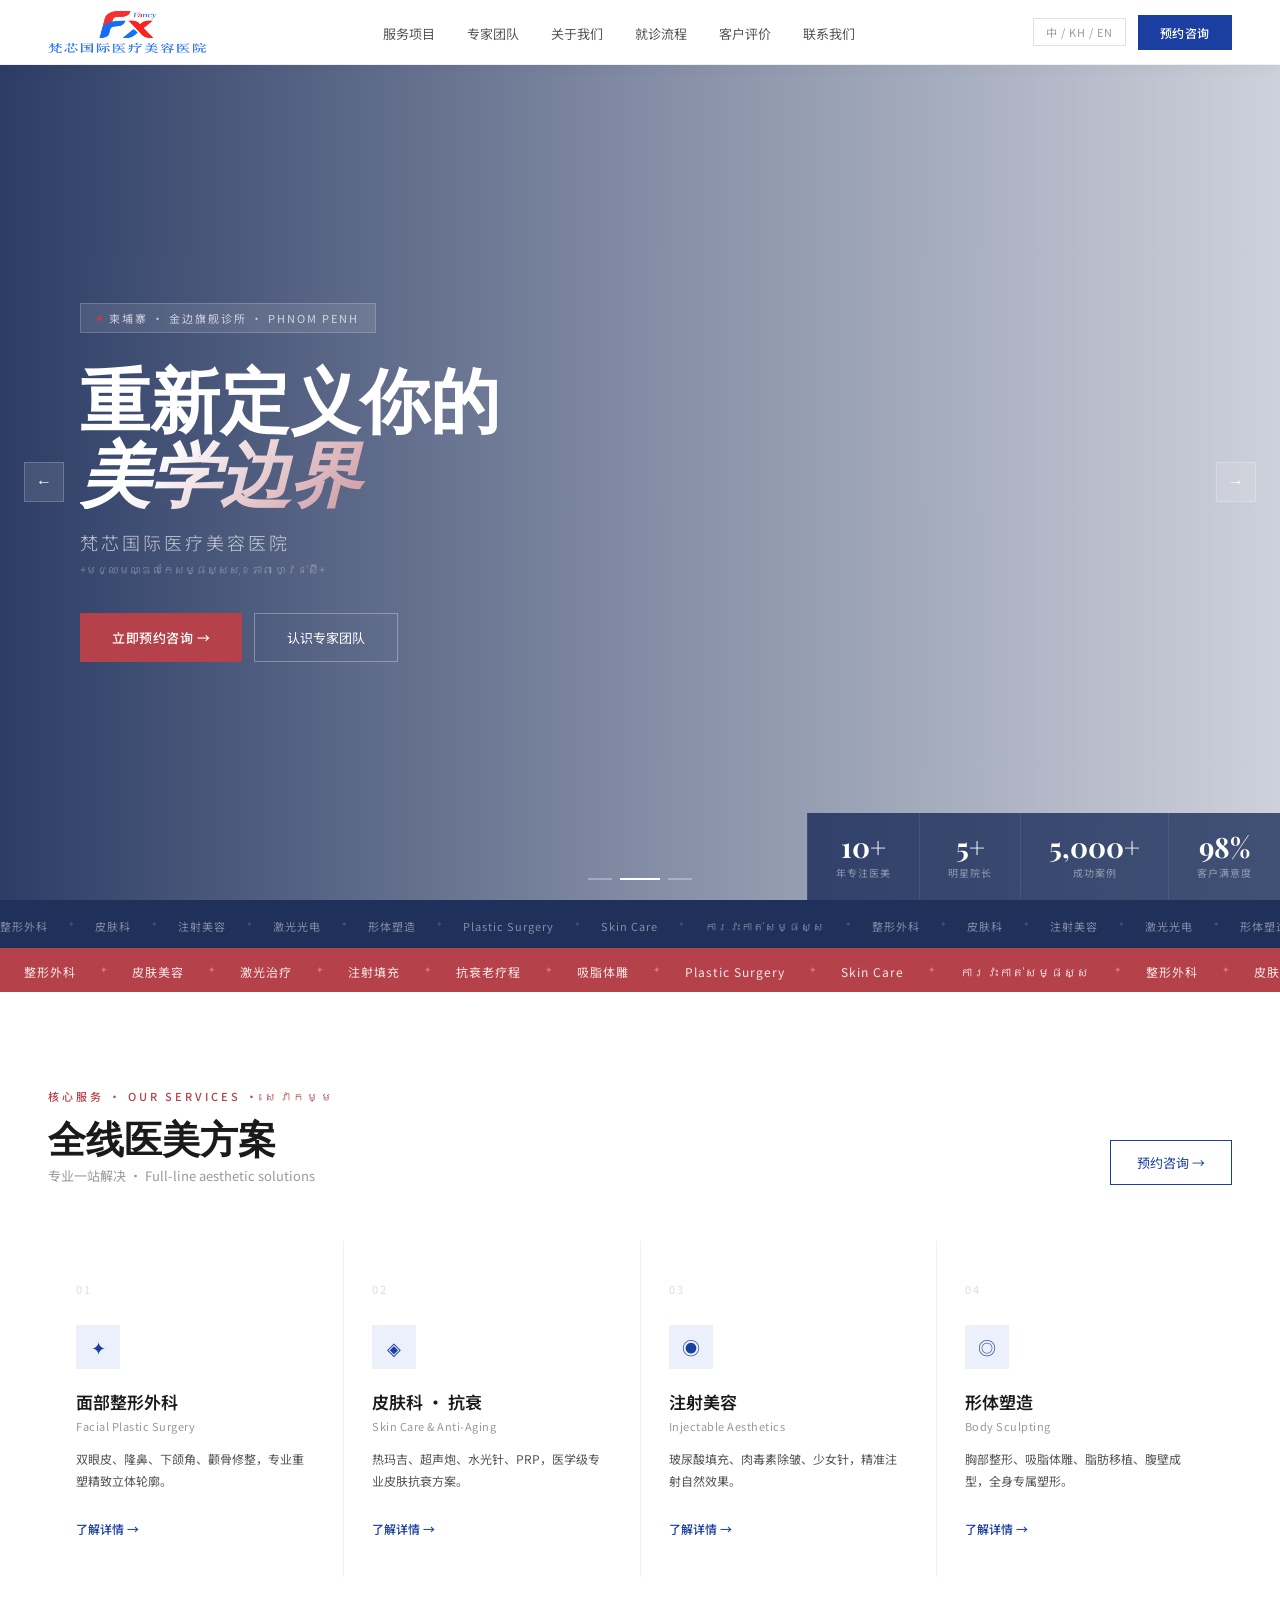
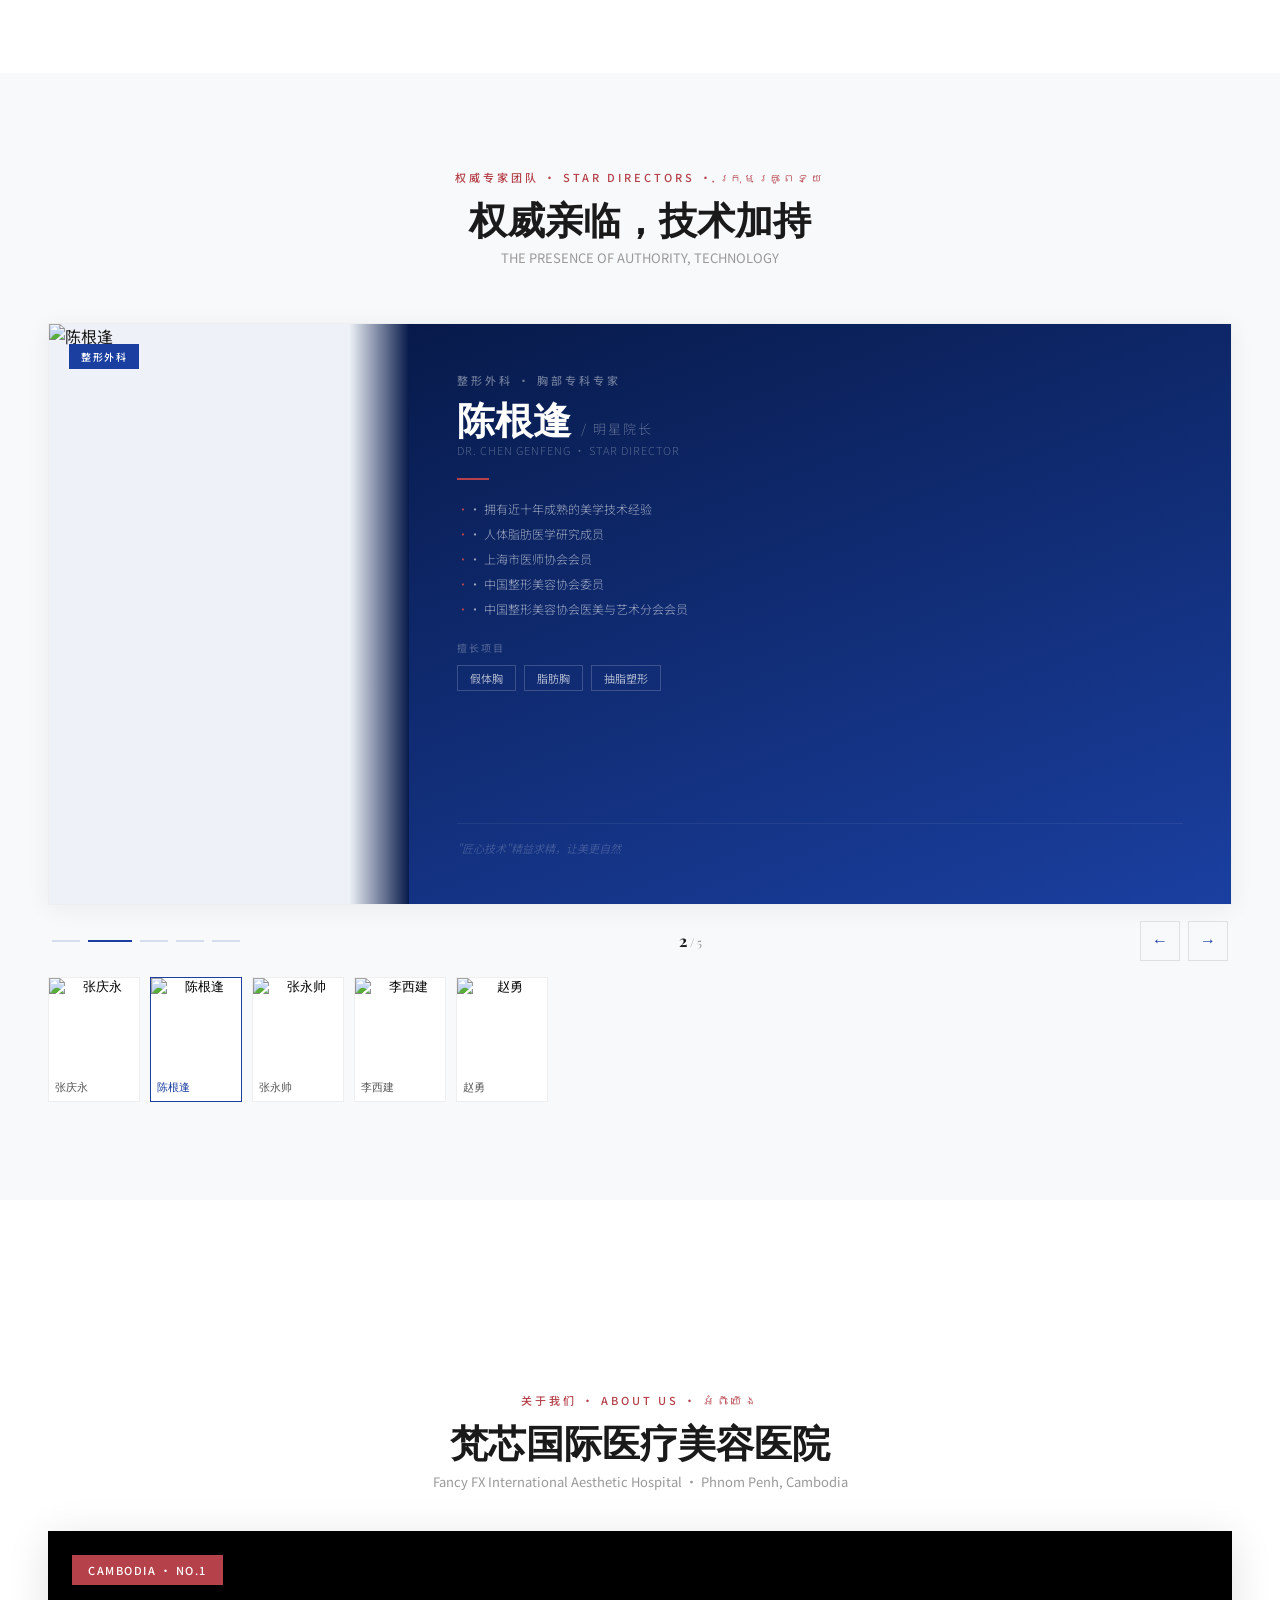
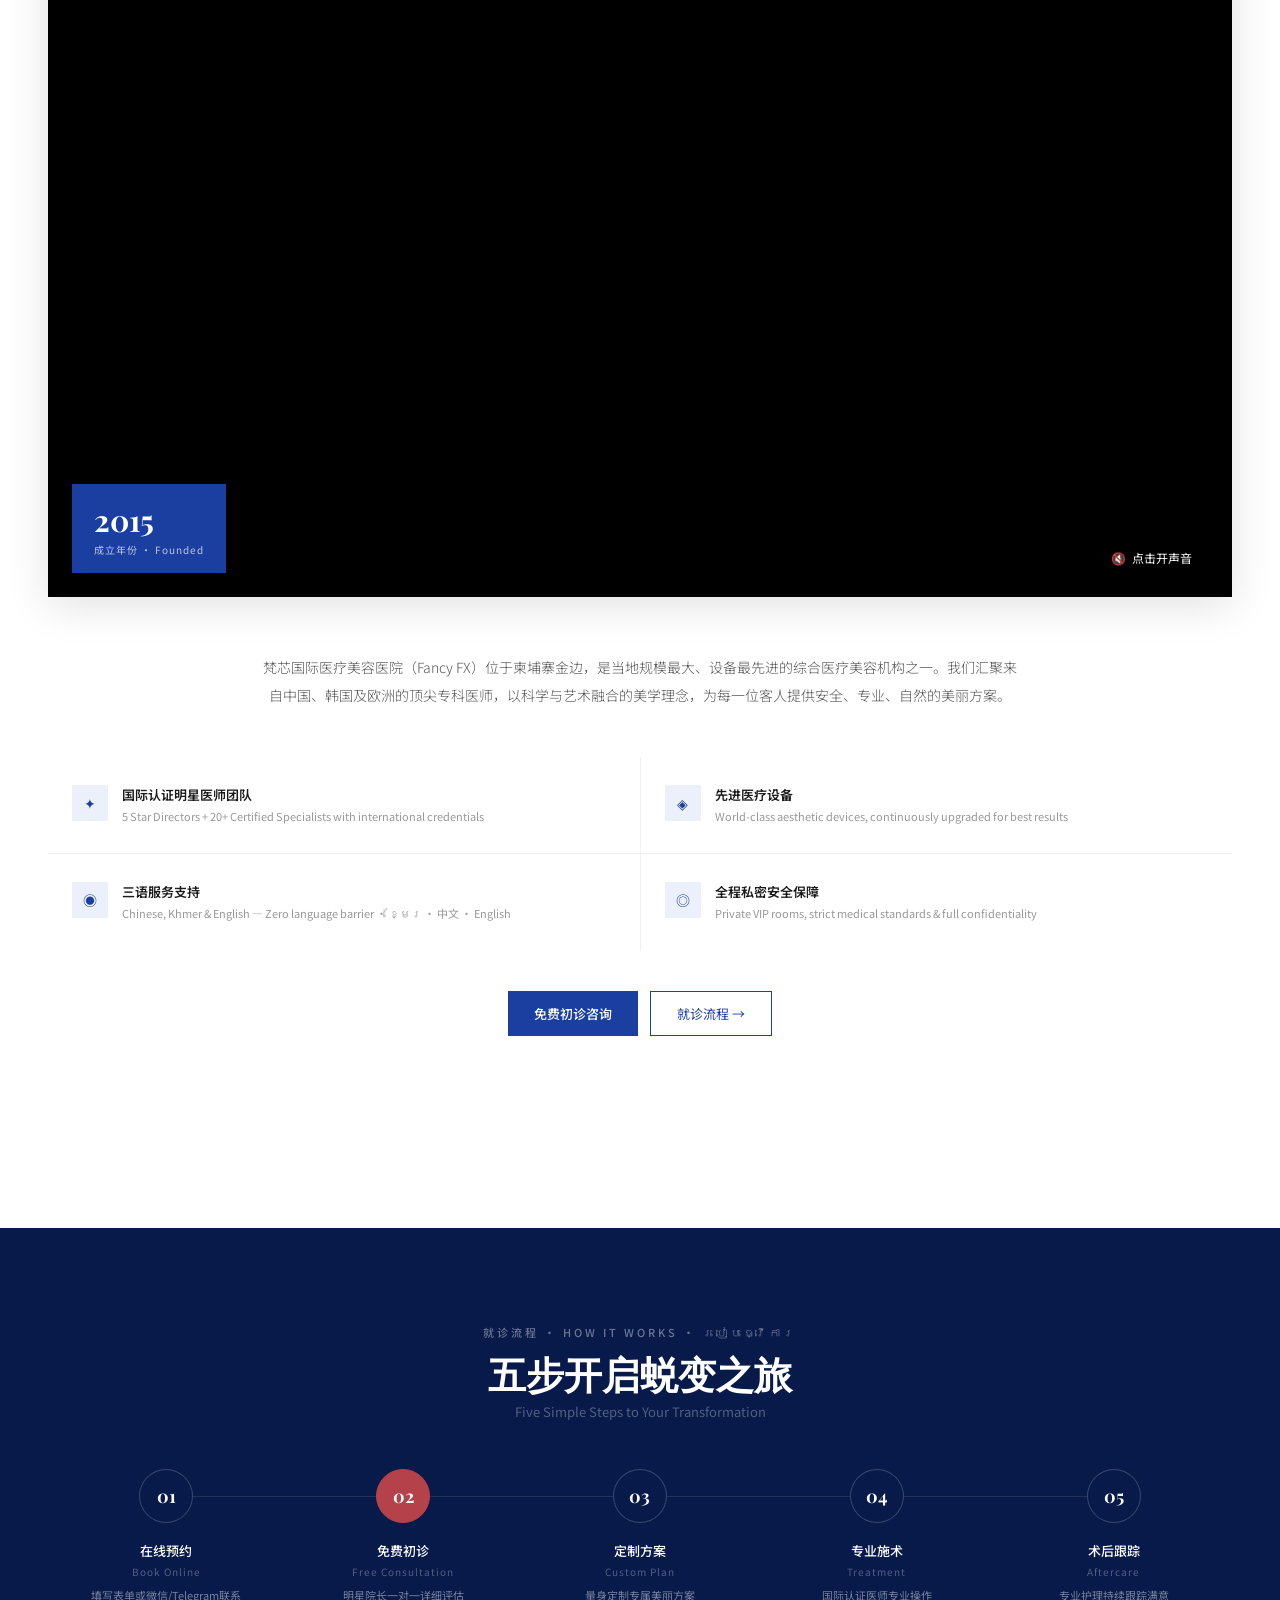
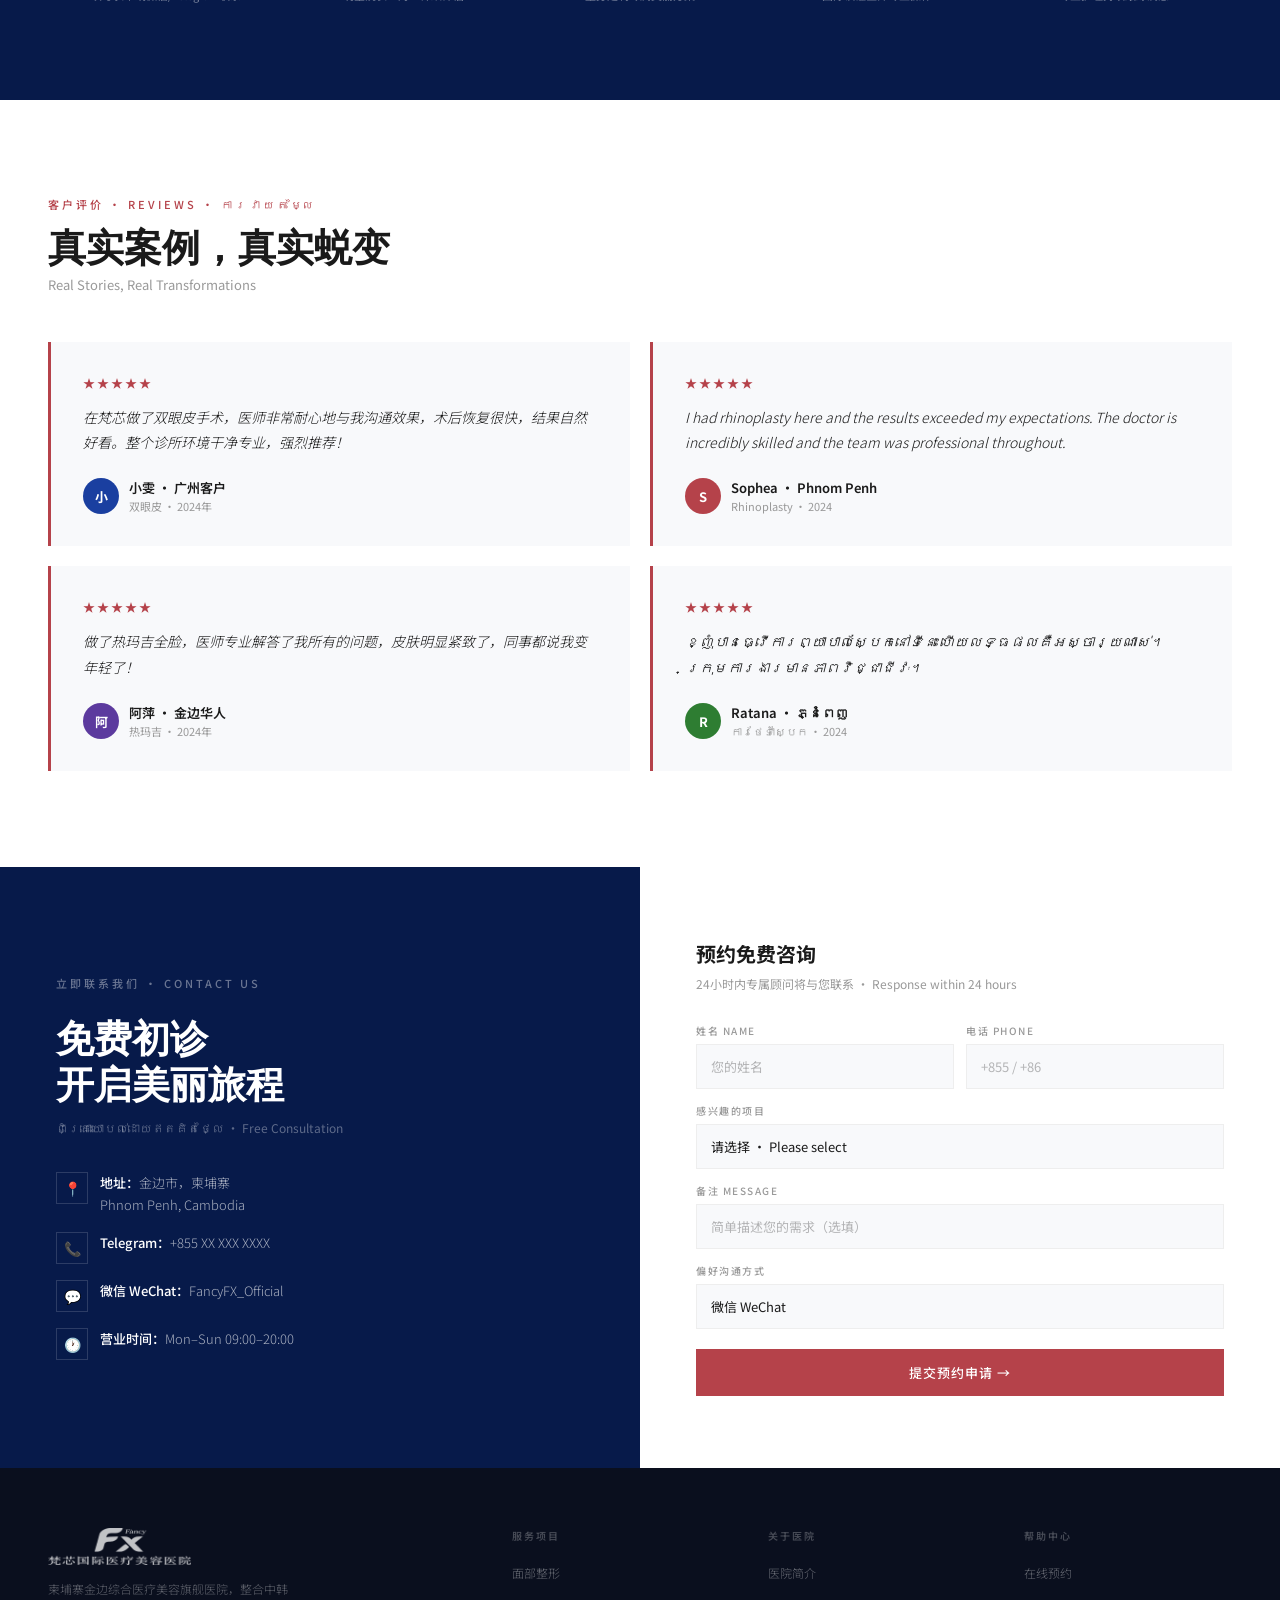
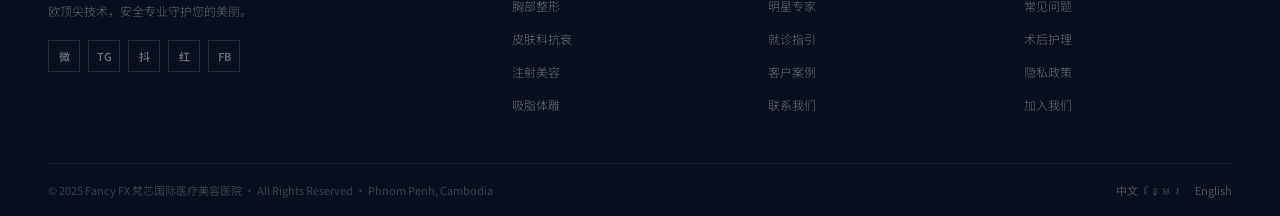
==== commit 4057e5c7: "redesign v3" ====
--- a/index.html
+++ b/index.html
@@ -5,344 +5,297 @@
 <meta name="viewport" content="width=device-width,initial-scale=1.0">
 <title>梵芯国际医疗美容医院 · Fancy FX · Phnom Penh Cambodia</title>
 <meta name="description" content="柬埔寨金边综合医疗美容旗舰医院，整合中韩欧顶尖技术。">
-<link href="https://fonts.googleapis.com/css2?family=Playfair+Display:ital,wght@0,700;0,900;1,400&family=Noto+Sans+SC:wght@300;400;500;700&family=Inter:wght@400;600;700&display=swap" rel="stylesheet">
+<link href="https://fonts.googleapis.com/css2?family=Playfair+Display:ital,wght@0,700;0,900;1,400&family=Noto+Sans+SC:wght@300;400;500;700&family=Inter:wght@400;500;600;700&display=swap" rel="stylesheet">
 <style>
 *{margin:0;padding:0;box-sizing:border-box}
 :root{
-  --navy:#0D2B6B;--navy-dk:#071A4A;--navy-lt:#EBF0FA;
-  --rose:#B5424A;--rose-lt:#C4606A;--rose-dk:#9B3340;
-  --white:#fff;--cream:#F8F6F3;--gray:#888;
-  --text:#1A1A1A;--text2:#555;
-  --marble:url("https://mkjvfjocmatgfhwxgamj.supabase.co/storage/v1/object/public/FXGJ/team/team_3.jpg");
+  --navy:#1A3FA0;--navy-dk:#071A4A;--navy-lt:#EBF0FA;
+  --rose:#B5424A;--rose-dk:#9B3340;
+  --text:#1A1A1A;--text2:#555;--gray:#999;
+  --cream:#F8F9FB;--white:#fff;
 }
 html{scroll-behavior:smooth}
 body{background:#fff;color:var(--text);font-family:"Noto Sans SC","Inter",sans-serif;overflow-x:hidden}
 
 /* NAV */
-nav{position:fixed;top:0;left:0;right:0;z-index:500;background:rgba(250,249,248,0.96);backdrop-filter:blur(16px);border-bottom:1px solid rgba(13,43,107,0.1);box-shadow:0 1px 20px rgba(13,43,107,0.06)}
-.nw{max-width:1280px;margin:0 auto;padding:0 40px;height:68px;display:flex;align-items:center;justify-content:space-between}
+nav{position:fixed;top:0;left:0;right:0;z-index:500;background:rgba(255,255,255,0.97);backdrop-filter:blur(12px);border-bottom:1px solid #f0f0f0;box-shadow:0 1px 16px rgba(0,0,0,0.04)}
+.nw{max-width:1280px;margin:0 auto;padding:0 48px;height:64px;display:flex;align-items:center;justify-content:space-between}
 .nl{text-decoration:none;display:flex;align-items:center}
-.nl img{height:44px;width:auto;display:block;object-fit:contain}
-.nl:hover{opacity:.85}
-.nlinks{display:flex;gap:28px;list-style:none}
+.nl img{height:42px;width:auto;display:block;object-fit:contain}
+.nlinks{display:flex;gap:32px;list-style:none}
 .nlinks a{font-size:13px;color:var(--text2);text-decoration:none;transition:color .2s}
 .nlinks a:hover{color:var(--navy)}
 .nr{display:flex;align-items:center;gap:12px}
-.nlang{font-size:11px;color:var(--gray);letter-spacing:1.5px;border:1px solid rgba(0,0,0,.12);padding:5px 12px;cursor:pointer;background:none;font-family:inherit;transition:all .2s}
-.nlang:hover{border-color:var(--navy);color:var(--navy)}
-.nbook{background:linear-gradient(135deg,var(--rose-dk),var(--rose));color:#fff;border:none;padding:9px 22px;font-family:"Noto Sans SC",sans-serif;font-size:12px;font-weight:500;cursor:pointer;letter-spacing:1px;box-shadow:0 2px 12px rgba(181,66,74,.25);transition:all .2s;white-space:nowrap}
-.nbook:hover{box-shadow:0 4px 20px rgba(181,66,74,.4);transform:translateY(-1px)}
+.nlang{font-size:11px;color:var(--gray);letter-spacing:1px;border:1px solid #e0e0e0;padding:5px 12px;cursor:pointer;background:none;font-family:inherit}
+.nbook{background:var(--navy);color:#fff;border:none;padding:9px 22px;font-family:"Noto Sans SC",sans-serif;font-size:12px;font-weight:500;cursor:pointer;letter-spacing:0.5px;transition:background .2s}
+.nbook:hover{background:var(--navy-dk)}
 .ham{display:none;flex-direction:column;gap:5px;cursor:pointer;background:none;border:none;padding:4px}
 .ham span{width:22px;height:2px;background:var(--navy);display:block}
-.mob{display:none;position:fixed;top:68px;left:0;right:0;background:#fff;border-bottom:1px solid rgba(13,43,107,.08);z-index:400;padding:12px 24px 20px;flex-direction:column}
+.mob{display:none;position:fixed;top:64px;left:0;right:0;background:#fff;border-bottom:1px solid #f0f0f0;z-index:400;padding:12px 24px 20px;flex-direction:column}
 .mob.open{display:flex}
-.mob a{font-size:14px;color:var(--text);text-decoration:none;padding:13px 0;border-bottom:1px solid rgba(0,0,0,.05)}
-.mobbook{background:linear-gradient(135deg,var(--rose-dk),var(--rose));color:#fff;border:none;padding:13px;font-family:"Noto Sans SC",sans-serif;font-size:13px;font-weight:500;cursor:pointer;margin-top:12px;width:100%;letter-spacing:1px}
-
-/* HERO SLIDESHOW */
-.hero{padding-top:68px;display:flex;flex-direction:column}
-.hs{position:relative;height:calc(100vh - 68px);min-height:580px;overflow:hidden}
-.hs-slide{position:absolute;inset:0;background-size:cover;background-position:center top;opacity:0;transition:opacity 1.5s ease-in-out}
+.mob a{font-size:14px;color:var(--text);text-decoration:none;padding:13px 0;border-bottom:1px solid #f5f5f5}
+.mobbook{background:var(--rose);color:#fff;border:none;padding:13px;font-family:"Noto Sans SC",sans-serif;font-size:13px;font-weight:500;cursor:pointer;margin-top:12px;width:100%}
+
+/* HERO */
+.hero{padding-top:64px;display:flex;flex-direction:column}
+.hs{position:relative;height:calc(100vh - 64px);min-height:580px;overflow:hidden}
+.hs-slide{position:absolute;inset:0;background-size:cover;background-position:center;opacity:0;transition:opacity 1.5s ease}
 .hs-slide.active{opacity:1}
-.hs-ov{position:absolute;inset:0;background:linear-gradient(to bottom,rgba(7,26,74,.35) 0%,rgba(7,26,74,.2) 35%,rgba(7,26,74,.45) 65%,rgba(7,26,74,.82) 100%);z-index:1}
-/* 中央内容 */
-.hs-body{position:absolute;inset:0;z-index:10;display:flex;align-items:center;justify-content:center;flex-direction:column;text-align:center;padding:0 24px}
-.hs-tag{display:inline-flex;align-items:center;gap:8px;background:rgba(255,255,255,.1);border:0.5px solid rgba(255,255,255,.2);padding:7px 18px;margin-bottom:28px;font-size:11px;color:rgba(255,255,255,.75);letter-spacing:2px;text-transform:uppercase}
-.hs-tag-dot{width:6px;height:6px;border-radius:50%;background:var(--rose-lt);animation:pulse 2s ease-in-out infinite;flex-shrink:0}
-@keyframes pulse{0%,100%{opacity:1;transform:scale(1)}50%{opacity:.5;transform:scale(.8)}}
-.hs-t1,.hs-t2{font-family:"Playfair Display",serif;font-size:clamp(46px,7vw,90px);font-weight:900;color:#fff;line-height:1.0;display:block;letter-spacing:-1px}
-.hs-t3{font-family:"Playfair Display",serif;font-size:clamp(46px,7vw,90px);font-weight:900;font-style:italic;line-height:1.0;display:block;letter-spacing:-1px;background:linear-gradient(135deg,#fff 20%,rgba(196,96,106,.9));-webkit-background-clip:text;-webkit-text-fill-color:transparent;background-clip:text;margin-bottom:20px}
-.hs-cn{font-size:clamp(15px,2vw,22px);font-weight:400;color:rgba(255,255,255,.85);letter-spacing:3px;margin-bottom:6px}
-.hs-kh{font-size:11px;color:rgba(255,255,255,.38);margin-bottom:32px}
-.hs-btns{display:flex;gap:12px;justify-content:center;flex-wrap:wrap}
-.hs-btn1{background:linear-gradient(135deg,var(--rose-dk),var(--rose));color:#fff;border:none;padding:15px 36px;font-family:"Noto Sans SC",sans-serif;font-size:13px;font-weight:500;cursor:pointer;letter-spacing:1px;box-shadow:0 4px 20px rgba(181,66,74,.35);transition:all .25s}
-.hs-btn1:hover{transform:translateY(-2px);box-shadow:0 6px 28px rgba(181,66,74,.5)}
-.hs-btn2{background:transparent;color:#fff;border:1px solid rgba(255,255,255,.35);padding:15px 36px;font-family:"Noto Sans SC",sans-serif;font-size:13px;cursor:pointer;letter-spacing:1px;transition:all .25s}
-.hs-btn2:hover{border-color:rgba(255,255,255,.65);background:rgba(255,255,255,.08)}
-/* 右侧数据卡片 */
-.hs-stats{position:absolute;right:40px;top:50%;transform:translateY(-50%);z-index:10;display:flex;flex-direction:column;gap:2px}
-.hs-stat{background:rgba(7,26,74,.65);backdrop-filter:blur(10px);border:0.5px solid rgba(255,255,255,.12);border-left:2px solid var(--rose);padding:16px 20px;text-align:center;min-width:124px}
-.hs-sn{display:block;font-family:"Playfair Display",serif;font-size:30px;font-weight:700;color:#fff;line-height:1;margin-bottom:4px}
-.hs-sl{display:block;font-size:11px;color:rgba(255,255,255,.65);margin-bottom:2px}
-.hs-se{display:block;font-size:9px;color:rgba(255,255,255,.3);letter-spacing:.5px}
-/* 控制点 */
-.hs-dots{position:absolute;bottom:24px;left:50%;transform:translateX(-50%);z-index:10;display:flex;gap:8px}
-.hs-dot{width:28px;height:3px;background:rgba(255,255,255,.25);border:none;cursor:pointer;padding:0;transition:all .3s}
-.hs-dot-on{background:#fff;width:44px}
-/* 箭头 */
-.hs-arr{position:absolute;top:50%;transform:translateY(-50%);z-index:10;width:44px;height:44px;background:rgba(255,255,255,.1);border:1px solid rgba(255,255,255,.2);color:#fff;font-size:18px;cursor:pointer;transition:all .2s;backdrop-filter:blur(4px);display:flex;align-items:center;justify-content:center}
-.hs-arr:hover{background:rgba(255,255,255,.2)}
-.hs-arr-l{left:24px}
-.hs-arr-r{right:24px}
-/* 底部滚动条 */
-.hs-bar{background:rgba(7,26,74,.92);backdrop-filter:blur(8px);overflow:hidden;white-space:nowrap;padding:11px 0}
+.hs-ov{position:absolute;inset:0;background:linear-gradient(to right,rgba(7,26,74,0.85) 0%,rgba(7,26,74,0.5) 50%,rgba(7,26,74,0.2) 100%)}
+.hs-body{position:absolute;inset:0;z-index:10;display:flex;align-items:center;padding:0 80px}
+.hs-content{max-width:600px}
+.hs-badge{display:inline-flex;align-items:center;gap:7px;background:rgba(255,255,255,0.1);border:1px solid rgba(255,255,255,0.18);padding:6px 16px;margin-bottom:28px}
+.hs-badge-dot{width:5px;height:5px;border-radius:50%;background:var(--rose);animation:dotPulse 2s infinite}
+@keyframes dotPulse{0%,100%{opacity:1}50%{opacity:.4}}
+.hs-badge span{font-size:11px;color:rgba(255,255,255,0.7);letter-spacing:2px;text-transform:uppercase}
+.hs-t1{font-family:"Playfair Display",serif;font-size:clamp(42px,5.5vw,72px);font-weight:900;color:#fff;line-height:1.05;display:block}
+.hs-t2{font-family:"Playfair Display",serif;font-size:clamp(42px,5.5vw,72px);font-weight:900;font-style:italic;line-height:1.05;display:block;background:linear-gradient(135deg,#fff 20%,rgba(196,96,106,0.85));-webkit-background-clip:text;-webkit-text-fill-color:transparent;background-clip:text;margin-bottom:20px}
+.hs-cn{font-size:clamp(14px,1.6vw,18px);font-weight:300;color:rgba(255,255,255,0.7);letter-spacing:3px;margin-bottom:6px}
+.hs-kh{font-size:11px;color:rgba(255,255,255,0.35);margin-bottom:36px}
+.hs-btns{display:flex;gap:12px;flex-wrap:wrap}
+.hs-btn1{background:var(--rose);color:#fff;border:none;padding:14px 32px;font-family:"Noto Sans SC",sans-serif;font-size:13px;font-weight:500;cursor:pointer;letter-spacing:0.5px;transition:all .2s}
+.hs-btn1:hover{background:var(--rose-dk);transform:translateY(-1px)}
+.hs-btn2{background:transparent;color:#fff;border:1px solid rgba(255,255,255,0.3);padding:14px 32px;font-family:"Noto Sans SC",sans-serif;font-size:13px;cursor:pointer;transition:all .2s}
+.hs-btn2:hover{border-color:rgba(255,255,255,0.6)}
+.hs-stats{position:absolute;right:0;bottom:0;z-index:10;display:flex}
+.hs-stat{padding:20px 28px;text-align:center;background:rgba(7,26,74,0.7);backdrop-filter:blur(8px);border-left:1px solid rgba(255,255,255,0.08)}
+.hs-sn{display:block;font-family:"Playfair Display",serif;font-size:28px;font-weight:700;color:#fff;line-height:1;margin-bottom:4px}
+.hs-sl{display:block;font-size:10px;color:rgba(255,255,255,0.45);letter-spacing:1px}
+.hs-dots{position:absolute;bottom:20px;left:50%;transform:translateX(-50%);z-index:10;display:flex;gap:8px}
+.hs-dot{width:24px;height:2px;background:rgba(255,255,255,0.3);border:none;cursor:pointer;padding:0;transition:all .3s}
+.hs-dot-on{background:#fff;width:40px}
+.hs-arr{position:absolute;top:50%;transform:translateY(-50%);z-index:10;width:40px;height:40px;background:rgba(255,255,255,0.1);border:1px solid rgba(255,255,255,0.2);color:#fff;font-size:16px;cursor:pointer;transition:all .2s;display:flex;align-items:center;justify-content:center}
+.hs-arr:hover{background:rgba(255,255,255,0.2)}
+.hs-arr-l{left:24px}.hs-arr-r{right:24px}
+.hs-bar{background:rgba(7,26,74,0.9);padding:12px 0;overflow:hidden;white-space:nowrap}
 .hs-bar-track{display:inline-flex;gap:20px;animation:barScroll 22s linear infinite}
-.hs-bar-item{font-size:12px;color:rgba(255,255,255,.52);letter-spacing:1px;white-space:nowrap}
-.hs-bar-sep{color:var(--rose-lt);font-size:9px}
+.hs-bar-item{font-size:11px;color:rgba(255,255,255,0.45);letter-spacing:1px}
+.hs-bar-sep{color:rgba(255,255,255,0.15);font-size:8px}
 @keyframes barScroll{0%{transform:translateX(0)}100%{transform:translateX(-50%)}}
 
 /* TICKER */
-.ticker{background:linear-gradient(90deg,var(--rose-dk),var(--rose),var(--rose-lt),var(--rose),var(--rose-dk));background-size:300%;animation:tBg 5s ease infinite;padding:10px 0;overflow:hidden;white-space:nowrap}
-@keyframes tBg{0%,100%{background-position:0%}50%{background-position:100%}}
+.ticker{background:var(--rose);padding:10px 0;overflow:hidden;white-space:nowrap}
 .tk{display:inline-flex;animation:tkMove 28s linear infinite}
-.ti{font-size:12px;font-weight:400;letter-spacing:1.5px;color:rgba(255,255,255,.88);padding:0 24px}
+.ti{font-size:12px;color:rgba(255,255,255,.88);padding:0 24px;letter-spacing:1px}
 .ts{color:rgba(255,255,255,.3);font-size:9px}
 @keyframes tkMove{0%{transform:translateX(0)}100%{transform:translateX(-50%)}}
 
 /* SHARED */
-.wrap{max-width:1280px;margin:0 auto;padding:0 40px}
+.wrap{max-width:1280px;margin:0 auto;padding:0 48px}
 .sec{padding:96px 0}
-.ey{font-size:11px;font-weight:500;letter-spacing:3px;text-transform:uppercase;color:var(--rose);margin-bottom:12px}
-.sec-t{font-family:"Playfair Display",serif;font-size:clamp(28px,3vw,44px);font-weight:700;color:var(--text);line-height:1.2}
-.sec-kh{font-size:12px;color:var(--gray);margin-top:6px}
-.btn-nv{background:linear-gradient(135deg,var(--navy-dk),var(--navy));color:#fff;border:none;padding:12px 26px;font-family:"Noto Sans SC",sans-serif;font-size:13px;font-weight:500;cursor:pointer;transition:all .2s;box-shadow:0 4px 16px rgba(13,43,107,.2)}
-.btn-nv:hover{box-shadow:0 6px 24px rgba(13,43,107,.35);transform:translateY(-1px)}
-.btn-nv-out{background:transparent;color:var(--navy);border:1.5px solid var(--navy);padding:12px 26px;font-family:"Noto Sans SC",sans-serif;font-size:13px;cursor:pointer;transition:all .2s}
-.btn-nv-out:hover{background:var(--navy-lt)}
+.ey{font-size:11px;font-weight:500;letter-spacing:3px;text-transform:uppercase;color:var(--rose);margin-bottom:10px}
+.sec-t{font-family:"Playfair Display",serif;font-size:clamp(28px,3vw,42px);font-weight:700;color:var(--text);line-height:1.2}
+.sec-sub{font-size:13px;color:var(--gray);margin-top:6px}
+.btn-navy{background:var(--navy);color:#fff;border:none;padding:12px 26px;font-family:"Noto Sans SC",sans-serif;font-size:13px;font-weight:500;cursor:pointer;transition:all .2s}
+.btn-navy:hover{background:var(--navy-dk);transform:translateY(-1px)}
+.btn-out{background:transparent;color:var(--navy);border:1.5px solid var(--navy);padding:12px 26px;font-family:"Noto Sans SC",sans-serif;font-size:13px;cursor:pointer;transition:all .2s}
+.btn-out:hover{background:var(--navy-lt)}
 
 /* SERVICES */
-.svc-sec{background-image:var(--marble);background-size:cover;background-position:center;position:relative}
-.svc-sec::before{content:'';position:absolute;inset:0;background:rgba(255,255,255,.50);z-index:0}
-.svc-sec .wrap{position:relative;z-index:1}
-.svc-top{display:flex;justify-content:space-between;align-items:flex-end;gap:24px;margin-bottom:48px;flex-wrap:wrap}
-.svc-grid{display:grid;grid-template-columns:repeat(4,1fr);gap:1px;background:rgba(13,43,107,.08)}
-.svc-card{background:#fff;padding:36px 24px;cursor:pointer;transition:all .3s;position:relative;overflow:hidden}
-.svc-card::after{content:'';position:absolute;bottom:0;left:0;right:0;height:3px;background:linear-gradient(90deg,var(--rose-dk),var(--rose-lt));transform:scaleX(0);transition:transform .3s;transform-origin:left}
-.svc-card:hover{transform:translateY(-4px);box-shadow:0 12px 40px rgba(13,43,107,.10)}
+.services{background:#fff}
+.svc-hdr{display:flex;justify-content:space-between;align-items:flex-end;gap:24px;margin-bottom:56px;flex-wrap:wrap}
+.svc-grid{display:grid;grid-template-columns:repeat(4,1fr);gap:1px;background:#f0f0f0}
+.svc-card{background:#fff;padding:40px 28px;position:relative;overflow:hidden;transition:all .3s;cursor:pointer}
+.svc-card:hover{background:#F8F9FB;transform:translateY(-3px);box-shadow:0 8px 32px rgba(26,63,160,0.08)}
+.svc-card::after{content:'';position:absolute;bottom:0;left:0;right:0;height:2px;background:var(--navy);transform:scaleX(0);transition:transform .3s;transform-origin:left}
 .svc-card:hover::after{transform:scaleX(1)}
-.sn{font-size:11px;letter-spacing:2px;color:rgba(13,43,107,.3);margin-bottom:28px}
-.si{width:48px;height:48px;border:1.5px solid rgba(13,43,107,.15);display:flex;align-items:center;justify-content:center;margin-bottom:20px;font-size:20px;color:var(--navy)}
-.slider-box .si{width:auto;height:640px;min-height:640px;border:none;display:block;align-items:unset;justify-content:unset;margin:0;font-size:unset;color:unset;position:relative;overflow:hidden;background:#eef2f8;flex-shrink:0}
-.slider-box .si img{width:100%;height:100%;min-height:640px;object-fit:cover;object-position:top center;display:block}
-.slider-box .si::after{content:'';position:absolute;top:0;right:0;bottom:0;width:80px;background:linear-gradient(to right,transparent,#071A4A);z-index:1}
-.sname{font-size:16px;font-weight:700;color:var(--text);margin-bottom:3px}
-.sname-kh{font-size:11px;color:var(--gray);margin-bottom:3px}
-.sname-en{font-size:11px;color:rgba(13,43,107,.5);font-weight:500;letter-spacing:.5px;margin-bottom:12px}
-.sdesc{font-size:12px;font-weight:300;line-height:1.8;color:var(--text2)}
-.sdesc-en{font-size:11px;color:var(--gray);margin-top:6px;line-height:1.6}
-.smore{margin-top:24px;font-size:12px;font-weight:500;color:var(--navy);transition:letter-spacing .2s}
-.svc-card:hover .smore{letter-spacing:1px}
+.sn{font-size:11px;color:#ddd;letter-spacing:2px;margin-bottom:28px}
+.si{width:44px;height:44px;background:var(--navy-lt);display:flex;align-items:center;justify-content:center;margin-bottom:20px;font-size:18px;color:var(--navy)}
+.sname{font-size:17px;font-weight:600;color:var(--text);margin-bottom:4px}
+.sname-en{font-size:11px;color:var(--gray);margin-bottom:14px;letter-spacing:0.5px}
+.sdesc{font-size:12px;color:var(--text2);line-height:1.85}
+.smore{margin-top:28px;font-size:12px;font-weight:500;color:var(--navy);transition:letter-spacing .2s}
+.svc-card:hover .smore{letter-spacing:0.5px}
 
 /* DOCTORS */
-.doc-sec{background-image:var(--marble);background-size:cover;background-position:center top;position:relative;padding:96px 0}
-.doc-sec::before{content:'';position:absolute;inset:0;background:rgba(235,240,250,.50);z-index:0}
-.doc-sec .wrap{position:relative;z-index:1}
+.doc-sec{background:var(--cream);padding:96px 0}
 .doc-hdr{text-align:center;margin-bottom:56px}
-.slider-box{background:#fff;border:1px solid rgba(13,43,107,.1);overflow:hidden;box-shadow:0 8px 48px rgba(13,43,107,.10)}
-.slide{display:none;grid-template-columns:400px 1fr;min-height:560px}
+.slider-box{background:#fff;border:1px solid #eee;overflow:hidden;box-shadow:0 4px 24px rgba(0,0,0,0.06)}
+.slide{display:none;grid-template-columns:360px 1fr;min-height:580px;cursor:pointer}
 .slide.active{display:grid}
 .sl-img{position:relative;overflow:hidden;background:#eef2f8}
-.sl-img img{width:100%;height:100%;object-fit:cover;object-position:top center;display:block}
-.sl-img::after{content:'';position:absolute;top:0;right:0;bottom:0;width:80px;background:linear-gradient(to right,transparent,#071A4A)}
-.sl-badge{position:absolute;top:20px;left:20px;background:linear-gradient(135deg,var(--navy-dk),var(--navy));color:#fff;font-size:10px;font-weight:500;letter-spacing:1.5px;padding:6px 12px;text-transform:uppercase;z-index:2}
-.sl-info{padding:48px 48px 40px 44px;display:flex;flex-direction:column;justify-content:center;background:linear-gradient(160deg,var(--navy-dk),var(--navy))}
-.sl-spec{font-size:11px;font-weight:500;letter-spacing:3px;text-transform:uppercase;color:rgba(255,255,255,.45);margin-bottom:14px}
-.sl-name{font-family:"Playfair Display",serif;font-size:40px;font-weight:900;color:#fff;line-height:1;margin-bottom:4px}
-.sl-name em{font-style:normal;font-size:13px;font-weight:300;color:rgba(255,255,255,.38);letter-spacing:2px;margin-left:12px;font-family:"Noto Sans SC",sans-serif}
-.sl-en{font-size:11px;font-weight:300;color:rgba(255,255,255,.3);letter-spacing:1.5px;text-transform:uppercase;margin-bottom:22px}
-.sl-div{width:36px;height:2px;background:var(--rose);margin-bottom:22px}
-.sl-certs{list-style:none;display:flex;flex-direction:column;gap:7px;margin-bottom:24px}
-.sl-certs li{font-size:12.5px;font-weight:300;color:rgba(255,255,255,.65);line-height:1.5;padding-left:14px;position:relative}
-.sl-certs li::before{content:'·';position:absolute;left:0;color:var(--rose-lt)}
-.sl-tags-wrap{margin-bottom:22px}
-.sl-tags-lbl{font-size:10px;font-weight:500;letter-spacing:2px;text-transform:uppercase;color:rgba(255,255,255,.28);display:block;margin-bottom:10px}
+.sl-img img{width:100%;height:100%;object-fit:cover;object-position:top center;display:block;min-height:580px}
+.sl-img::after{content:'';position:absolute;top:0;right:0;bottom:0;width:60px;background:linear-gradient(to right,transparent,var(--navy-dk))}
+.sl-badge{position:absolute;top:20px;left:20px;background:var(--navy);color:#fff;font-size:10px;font-weight:500;letter-spacing:1.5px;padding:5px 12px;text-transform:uppercase;z-index:2}
+.sl-info{padding:48px;display:flex;flex-direction:column;justify-content:center;background:linear-gradient(160deg,var(--navy-dk),var(--navy))}
+.sl-spec{font-size:11px;font-weight:500;letter-spacing:3px;text-transform:uppercase;color:rgba(255,255,255,0.4);margin-bottom:12px}
+.sl-name{font-family:"Playfair Display",serif;font-size:38px;font-weight:900;color:#fff;line-height:1;margin-bottom:4px}
+.sl-name em{font-style:normal;font-size:13px;font-weight:300;color:rgba(255,255,255,0.35);letter-spacing:2px;margin-left:10px;font-family:"Noto Sans SC",sans-serif}
+.sl-en{font-size:11px;font-weight:300;color:rgba(255,255,255,0.3);letter-spacing:1px;text-transform:uppercase;margin-bottom:20px}
+.sl-div{width:32px;height:2px;background:var(--rose);margin-bottom:20px}
+.sl-certs{list-style:none;display:flex;flex-direction:column;gap:7px;margin-bottom:22px}
+.sl-certs li{font-size:12px;font-weight:300;color:rgba(255,255,255,0.6);line-height:1.5;padding-left:12px;position:relative}
+.sl-certs li::before{content:'·';position:absolute;left:0;color:var(--rose)}
+.sl-tags-wrap{margin-bottom:20px}
+.sl-tags-lbl{font-size:10px;font-weight:500;letter-spacing:2px;text-transform:uppercase;color:rgba(255,255,255,0.25);display:block;margin-bottom:10px}
 .sl-tags{display:flex;flex-wrap:wrap;gap:8px}
-.sl-tag{font-size:11.5px;color:rgba(255,255,255,.72);border:0.5px solid rgba(255,255,255,.2);padding:5px 12px;transition:all .2s}
-.sl-tag:hover{border-color:var(--rose-lt);color:var(--rose-lt)}
-.sl-motto{font-size:11px;font-style:italic;color:rgba(255,255,255,.2);letter-spacing:1px;border-top:0.5px solid rgba(255,255,255,.06);padding-top:18px;margin-top:auto}
+.sl-tag{font-size:11px;color:rgba(255,255,255,0.65);border:0.5px solid rgba(255,255,255,0.18);padding:4px 12px}
+.sl-motto{font-size:11px;font-style:italic;color:rgba(255,255,255,0.18);border-top:0.5px solid rgba(255,255,255,0.06);padding-top:16px;margin-top:auto}
 .sl-ctrl{display:flex;justify-content:space-between;align-items:center;margin-top:16px;padding:0 4px}
 .sl-dots{display:flex;gap:8px}
-.sl-dot{width:32px;height:3px;background:rgba(13,43,107,.15);border:none;cursor:pointer;padding:0;transition:all .3s}
-.sl-dot.active{background:var(--navy);width:48px}
+.sl-dot{width:28px;height:2px;background:rgba(26,63,160,0.15);border:none;cursor:pointer;padding:0;transition:all .3s}
+.sl-dot.active{background:var(--navy);width:44px}
 .sl-counter{font-size:12px;color:var(--gray);font-family:"Playfair Display",serif}
 .sl-counter strong{color:var(--text);font-size:16px}
 .sl-arrows{display:flex;gap:8px}
-.sl-arr{width:44px;height:44px;border:1px solid rgba(13,43,107,.2);background:transparent;color:var(--navy);font-size:16px;cursor:pointer;transition:all .2s;display:flex;align-items:center;justify-content:center}
+.sl-arr{width:40px;height:40px;border:1px solid #e0e0e0;background:transparent;color:var(--navy);font-size:16px;cursor:pointer;transition:all .2s;display:flex;align-items:center;justify-content:center}
 .sl-arr:hover{background:var(--navy);color:#fff;border-color:var(--navy)}
 .thumbs-row{display:flex;gap:10px;margin-top:16px;overflow-x:auto;padding-bottom:2px;scrollbar-width:none}
 .thumbs-row::-webkit-scrollbar{display:none}
-.thumb{flex:0 0 auto;width:96px;background:#fff;border:1.5px solid rgba(13,43,107,.1);cursor:pointer;transition:all .25s;padding:0;overflow:hidden;display:flex;flex-direction:column;box-shadow:0 2px 8px rgba(13,43,107,.06)}
-.thumb.active{border-color:var(--navy);box-shadow:0 2px 12px rgba(13,43,107,.18)}
-.thumb img{width:100%;height:100px;object-fit:cover;object-position:top;display:block}
-.thumb span{font-size:11px;font-weight:500;color:var(--text2);padding:7px;text-align:center;display:block}
+.thumb{flex:0 0 auto;width:92px;background:#fff;border:1.5px solid #eee;cursor:pointer;transition:all .25s;padding:0;overflow:hidden;display:flex;flex-direction:column}
+.thumb.active{border-color:var(--navy)}
+.thumb img{width:100%;height:96px;object-fit:cover;object-position:top;display:block}
+.thumb span{font-size:11px;font-weight:500;color:var(--text2);padding:6px;text-align:center;display:block}
 .thumb.active span{color:var(--navy)}
 .thumb:hover{border-color:var(--navy)}
 
 /* ABOUT */
-.about-sec{background-image:var(--marble);background-size:cover;background-position:center bottom;position:relative}
-.about-sec::before{content:'';position:absolute;inset:0;background:rgba(255,255,255,.50);z-index:0}
-.about-sec .wrap{position:relative;z-index:1}
-.about-grid{display:grid;grid-template-columns:1fr 1fr;gap:48px;align-items:start}
-.about-img-wrap{position:relative;padding-bottom:20px;padding-right:20px}
-.about-img{background-image:url("https://mkjvfjocmatgfhwxgamj.supabase.co/storage/v1/object/public/FXGJ/team/team_main.jpg");background-size:cover;background-position:center;height:460px;position:relative;overflow:hidden;border:1px solid rgba(13,43,107,.08)}
-.about-img::after{content:'';position:absolute;inset:0;background:linear-gradient(to bottom,rgba(7,26,74,0.15),rgba(7,26,74,0.45))}
-.about-logo-vis{position:relative;z-index:2;height:100%;display:flex;align-items:center;justify-content:center;flex-direction:column;gap:8px}
-.about-big-fx{font-size:90px;font-weight:900;font-family:"Inter",sans-serif;line-height:1;opacity:.09;color:var(--navy);display:flex}
-.about-big-fx span{color:var(--rose)}
-.about-sub{font-size:11px;letter-spacing:4px;text-transform:uppercase;color:rgba(13,43,107,.3)}
-.about-fc{position:absolute;bottom:0;right:0;background:linear-gradient(135deg,var(--navy-dk),var(--navy));color:#fff;padding:24px 28px;box-shadow:0 8px 32px rgba(7,26,74,.25)}
-.afc-n{font-family:"Playfair Display",serif;font-size:36px;font-weight:700}
-.afc-l{font-size:11px;font-weight:300;letter-spacing:1px;opacity:.75;margin-top:4px}
-.about-badge{position:absolute;top:24px;left:-14px;background:linear-gradient(135deg,var(--rose-dk),var(--rose));color:#fff;padding:8px 16px;font-size:11px;font-weight:500;letter-spacing:1.5px;text-transform:uppercase;box-shadow:0 4px 16px rgba(181,66,74,.25)}
-.about-title{font-family:"Playfair Display",serif;font-size:clamp(26px,2.8vw,40px);font-weight:700;color:var(--text);line-height:1.25;margin-bottom:18px;margin-top:14px}
-.about-desc{font-size:13.5px;font-weight:300;line-height:1.95;color:var(--text2);margin-bottom:32px}
-.af-rows{display:flex;flex-direction:column}
-.af-row{display:flex;gap:16px;align-items:flex-start;padding:16px 0;border-bottom:1px solid rgba(0,0,0,.05)}
-.af-row:first-child{border-top:1px solid rgba(0,0,0,.05)}
-.af-ico{width:36px;height:36px;background:var(--navy-lt);display:flex;align-items:center;justify-content:center;flex-shrink:0;font-size:15px;color:var(--navy)}
-.af-txt h4{font-size:13px;font-weight:600;color:var(--text);margin-bottom:4px}
-.af-txt p{font-size:12px;font-weight:300;color:var(--text2);line-height:1.65}
-.af-txt .en{font-size:11px;color:var(--gray)}
-.about-btns{margin-top:28px;display:flex;gap:12px;flex-wrap:wrap}
+.about-sec{background:#fff}
+.about-wrap{max-width:1280px;margin:0 auto;padding:96px 48px}
+.about-video-full{position:relative;width:100%;aspect-ratio:16/9;background:#000;overflow:hidden;margin-bottom:56px;box-shadow:0 8px 40px rgba(0,0,0,0.12)}
+.about-video-full video{width:100%;height:100%;object-fit:cover}
+.about-year{position:absolute;bottom:24px;left:24px;background:var(--navy);color:#fff;padding:16px 22px}
+.ay-num{font-family:"Playfair Display",serif;font-size:30px;font-weight:700}
+.ay-lbl{font-size:10px;opacity:.7;margin-top:2px;letter-spacing:1px}
+.about-badge2{position:absolute;top:24px;left:24px;background:var(--rose);color:#fff;padding:7px 16px;font-size:11px;font-weight:500;letter-spacing:1.5px;text-transform:uppercase}
+.sound-btn{position:absolute;bottom:24px;right:24px;background:rgba(0,0,0,0.5);color:#fff;padding:7px 16px;border-radius:20px;cursor:pointer;font-size:12px;display:flex;align-items:center;gap:6px;border:none;font-family:inherit;backdrop-filter:blur(4px)}
+.about-feats-grid{display:grid;grid-template-columns:1fr 1fr;gap:1px;background:#f0f0f0;margin-bottom:40px}
+.af{background:#fff;padding:28px 24px;display:flex;gap:14px;align-items:flex-start}
+.af-ico{width:36px;height:36px;background:var(--navy-lt);display:flex;align-items:center;justify-content:center;flex-shrink:0;font-size:14px;color:var(--navy)}
+.af-title{font-size:13px;font-weight:600;color:var(--text);margin-bottom:4px}
+.af-sub{font-size:11px;color:var(--gray);line-height:1.6}
+.about-btns{display:flex;gap:12px;flex-wrap:wrap}
 
 /* PROCESS */
-.proc-sec{background:linear-gradient(160deg,var(--navy-dk) 0%,var(--navy) 60%,#132F75 100%);padding:96px 0}
-.proc-grid{display:grid;grid-template-columns:repeat(5,1fr);gap:0;margin-top:56px;position:relative}
-.proc-grid::before{content:'';position:absolute;top:28px;left:10%;right:10%;height:1px;background:linear-gradient(90deg,transparent,rgba(255,255,255,.15),transparent);z-index:0}
+.proc-sec{background:var(--navy-dk);padding:96px 0}
+.proc-grid{display:grid;grid-template-columns:repeat(5,1fr);gap:0;margin-top:48px;position:relative}
+.proc-grid::before{content:'';position:absolute;top:27px;left:10%;right:10%;height:1px;background:rgba(255,255,255,0.1)}
 .proc-step{padding:0 16px;text-align:center;position:relative;z-index:1}
-.ps-n{width:56px;height:56px;border:1.5px solid rgba(255,255,255,.2);display:flex;align-items:center;justify-content:center;margin:0 auto 20px;font-family:"Playfair Display",serif;font-size:20px;font-weight:700;color:#fff;background:rgba(255,255,255,.05)}
-.ps-n.act{background:linear-gradient(135deg,var(--rose-dk),var(--rose));border-color:var(--rose);box-shadow:0 4px 20px rgba(181,66,74,.35)}
-.ps-name{font-size:13px;font-weight:500;color:#fff;margin-bottom:5px}
-.ps-en{font-size:10px;color:rgba(255,255,255,.35);letter-spacing:1px;margin-bottom:5px}
-.ps-kh{font-size:10px;color:rgba(255,255,255,.3);margin-bottom:8px}
-.ps-desc{font-size:11px;font-weight:300;color:rgba(255,255,255,.5);line-height:1.65}
+.ps-n{width:54px;height:54px;border-radius:50%;border:1.5px solid rgba(255,255,255,0.2);display:flex;align-items:center;justify-content:center;margin:0 auto 18px;font-family:"Playfair Display",serif;font-size:18px;font-weight:700;color:#fff;background:var(--navy-dk)}
+.ps-n.act{background:var(--rose);border-color:var(--rose)}
+.ps-name{font-size:13px;font-weight:500;color:#fff;margin-bottom:4px}
+.ps-en{font-size:10px;color:rgba(255,255,255,0.3);margin-bottom:8px;letter-spacing:1px}
+.ps-desc{font-size:11px;color:rgba(255,255,255,0.45);line-height:1.6}
 
 /* TESTIMONIALS */
-.testi-sec{background-image:var(--marble);background-size:cover;background-position:center;position:relative}
-.testi-sec::before{content:'';position:absolute;inset:0;background:rgba(255,255,255,.50);z-index:0}
-.testi-sec .wrap{position:relative;z-index:1}
+.testi-sec{background:#fff}
 .testi-grid{display:grid;grid-template-columns:1fr 1fr;gap:20px;margin-top:48px}
-.tc{background:rgba(255,255,255,.85);backdrop-filter:blur(8px);padding:32px;border-left:3px solid var(--rose);transition:all .3s;box-shadow:0 4px 24px rgba(13,43,107,.06)}
-.tc:hover{background:rgba(235,240,250,.92);border-left-color:var(--navy);transform:translateY(-2px);box-shadow:0 8px 32px rgba(13,43,107,.10)}
-.tc-stars{color:var(--rose);font-size:13px;letter-spacing:2px;margin-bottom:16px}
-.tc-text{font-size:14px;font-weight:300;line-height:1.85;color:var(--text);margin-bottom:24px;font-style:italic}
-.tc-auth{display:flex;align-items:center;gap:12px}
-.tc-av{width:38px;height:38px;border-radius:50%;background:var(--navy);display:flex;align-items:center;justify-content:center;font-size:14px;font-weight:700;color:#fff;font-family:"Playfair Display",serif;flex-shrink:0}
+.tc{background:var(--cream);padding:32px;border-left:3px solid var(--rose);transition:all .3s}
+.tc:hover{background:var(--navy-lt);border-left-color:var(--navy);transform:translateY(-2px)}
+.tc-stars{color:var(--rose);font-size:12px;letter-spacing:2px;margin-bottom:14px}
+.tc-text{font-size:14px;font-weight:300;line-height:1.85;color:var(--text);margin-bottom:22px;font-style:italic}
+.tc-auth{display:flex;align-items:center;gap:10px}
+.tc-av{width:36px;height:36px;border-radius:50%;background:var(--navy);display:flex;align-items:center;justify-content:center;font-size:13px;font-weight:700;color:#fff;flex-shrink:0}
 .tc-name{font-size:13px;font-weight:600;color:var(--text)}
-.tc-sub{font-size:11px;color:var(--gray);margin-top:2px}
+.tc-sub{font-size:11px;color:var(--gray);margin-top:1px}
 
 /* CONTACT */
 .contact-wrap{display:grid;grid-template-columns:1fr 1fr}
-.c-left{background:linear-gradient(160deg,var(--navy-dk),var(--navy));padding:72px 56px;display:flex;flex-direction:column;justify-content:center;position:relative;overflow:hidden}
-.c-left::before{content:'';position:absolute;width:300px;height:300px;border-radius:50%;border:1px solid rgba(255,255,255,.05);top:-80px;right:-80px;pointer-events:none}
-.c-title{font-family:"Playfair Display",serif;font-size:clamp(26px,2.8vw,42px);font-weight:700;color:#fff;line-height:1.2;margin-top:12px;margin-bottom:14px}
-.c-kh{font-size:13px;color:rgba(255,255,255,.42);margin-bottom:32px}
+.c-left{background:var(--navy-dk);padding:72px 56px;display:flex;flex-direction:column;justify-content:center}
+.c-title{font-family:"Playfair Display",serif;font-size:clamp(28px,3vw,42px);font-weight:700;color:#fff;line-height:1.2;margin-top:12px;margin-bottom:14px}
+.c-kh{font-size:12px;color:rgba(255,255,255,0.35);margin-bottom:36px}
 .c-list{display:flex;flex-direction:column;gap:16px}
-.c-item{display:flex;align-items:flex-start;gap:14px}
-.c-ico{width:34px;height:34px;border:1px solid rgba(255,255,255,.18);display:flex;align-items:center;justify-content:center;font-size:15px;flex-shrink:0}
-.c-txt{font-size:13px;font-weight:300;color:rgba(255,255,255,.72);line-height:1.7}
-.c-txt strong{font-weight:500;color:#fff}
+.ci{display:flex;align-items:flex-start;gap:12px}
+.ci-ico{width:32px;height:32px;border:1px solid rgba(255,255,255,0.15);display:flex;align-items:center;justify-content:center;font-size:14px;flex-shrink:0}
+.ci-txt{font-size:13px;font-weight:300;color:rgba(255,255,255,0.65);line-height:1.7}
+.ci-txt strong{font-weight:500;color:#fff}
 .c-right{background:#fff;padding:72px 56px}
 .c-form-title{font-size:20px;font-weight:700;color:var(--text);margin-bottom:6px}
 .c-form-sub{font-size:12px;color:var(--gray);margin-bottom:28px;line-height:1.7}
 .fg{margin-bottom:14px}
-.fl{font-size:11px;font-weight:500;letter-spacing:1px;color:var(--text2);text-transform:uppercase;margin-bottom:6px;display:block}
-.fi{width:100%;background:var(--cream);border:1px solid rgba(0,0,0,.09);padding:12px 15px;font-family:"Noto Sans SC",sans-serif;font-size:13px;color:var(--text);outline:none;transition:border-color .2s;-webkit-appearance:none;appearance:none}
+.fl{font-size:10px;font-weight:500;letter-spacing:1.5px;text-transform:uppercase;color:var(--gray);margin-bottom:6px;display:block}
+.fi{width:100%;background:var(--cream);border:1px solid #eee;padding:12px 14px;font-family:"Noto Sans SC",sans-serif;font-size:13px;color:var(--text);outline:none;transition:border-color .2s;-webkit-appearance:none;appearance:none}
 .fi:focus{border-color:var(--navy)}
-.fi::placeholder{color:rgba(0,0,0,.28)}
+.fi::placeholder{color:rgba(0,0,0,0.28)}
 .fr{display:grid;grid-template-columns:1fr 1fr;gap:12px}
-.f-submit{width:100%;background:linear-gradient(135deg,var(--rose-dk),var(--rose));color:#fff;border:none;padding:15px;font-family:"Noto Sans SC",sans-serif;font-size:13px;font-weight:500;cursor:pointer;letter-spacing:1.5px;box-shadow:0 4px 16px rgba(181,66,74,.2);transition:all .2s;margin-top:6px}
-.f-submit:hover{box-shadow:0 6px 24px rgba(181,66,74,.35);transform:translateY(-1px)}
+.f-submit{width:100%;background:var(--rose);color:#fff;border:none;padding:14px;font-family:"Noto Sans SC",sans-serif;font-size:13px;font-weight:500;cursor:pointer;letter-spacing:1px;transition:background .2s;margin-top:6px}
+.f-submit:hover{background:var(--rose-dk)}
 
 /* FOOTER */
-footer{background:#0D1B3E;padding:64px 0 0}
-.ft-grid{display:grid;grid-template-columns:2fr 1fr 1fr 1fr;gap:52px;margin-bottom:52px}
-.ft-logo{height:40px;width:auto;display:block;object-fit:contain;filter:brightness(0) invert(1);opacity:.8;margin-bottom:14px}
-.ft-sub{font-size:11px;color:rgba(255,255,255,.28);letter-spacing:2.5px;text-transform:uppercase;margin-bottom:16px}
-.ft-desc{font-size:12px;font-weight:300;line-height:1.85;color:rgba(255,255,255,.38);max-width:260px}
-.ft-socs{display:flex;gap:8px;margin-top:20px}
-.ft-soc{width:34px;height:34px;border:1px solid rgba(255,255,255,.12);display:flex;align-items:center;justify-content:center;cursor:pointer;color:rgba(255,255,255,.38);font-size:11px;font-weight:600;text-decoration:none;transition:all .2s}
-.ft-soc:hover{border-color:var(--rose-lt);color:var(--rose-lt)}
-.ft-col h5{font-size:10px;font-weight:600;letter-spacing:2.5px;text-transform:uppercase;color:rgba(255,255,255,.28);margin-bottom:18px}
-.ft-col ul{list-style:none;display:flex;flex-direction:column;gap:10px}
-.ft-col ul li a{font-size:12px;font-weight:300;color:rgba(255,255,255,.42);text-decoration:none;transition:color .2s}
+footer{background:#0A0F1E;padding:60px 0 0}
+.ft-grid{display:grid;grid-template-columns:2fr 1fr 1fr 1fr;gap:48px;margin-bottom:48px}
+.ft-logo img{height:38px;width:auto;display:block;object-fit:contain;filter:brightness(0) invert(1);opacity:.75;margin-bottom:12px}
+.ft-desc{font-size:12px;font-weight:300;line-height:1.85;color:rgba(255,255,255,0.35);max-width:240px}
+.ft-socs{display:flex;gap:8px;margin-top:18px}
+.ft-soc{width:32px;height:32px;border:1px solid rgba(255,255,255,0.12);display:flex;align-items:center;justify-content:center;cursor:pointer;color:rgba(255,255,255,0.38);font-size:11px;font-weight:600;text-decoration:none;transition:all .2s}
+.ft-soc:hover{border-color:var(--rose);color:var(--rose)}
+.ft-col h5{font-size:10px;font-weight:600;letter-spacing:2px;text-transform:uppercase;color:rgba(255,255,255,0.25);margin-bottom:16px}
+.ft-col ul{list-style:none;display:flex;flex-direction:column;gap:9px}
+.ft-col ul li a{font-size:12px;font-weight:300;color:rgba(255,255,255,0.38);text-decoration:none;transition:color .2s}
 .ft-col ul li a:hover{color:#fff}
-.ft-bottom{border-top:1px solid rgba(255,255,255,.06);padding:20px 0;display:flex;justify-content:space-between;align-items:center;flex-wrap:wrap;gap:12px}
-.ft-copy{font-size:11px;color:rgba(255,255,255,.22)}
-.ft-langs{display:flex;gap:14px}
-.ft-lb{font-size:11px;color:rgba(255,255,255,.32);cursor:pointer;background:none;border:none;font-family:inherit;transition:color .2s}
+.ft-bottom{border-top:1px solid rgba(255,255,255,0.06);padding:18px 0;display:flex;justify-content:space-between;align-items:center;flex-wrap:wrap;gap:12px}
+.ft-copy{font-size:11px;color:rgba(255,255,255,0.2)}
+.ft-langs{display:flex;gap:12px}
+.ft-lb{font-size:11px;color:rgba(255,255,255,0.28);cursor:pointer;background:none;border:none;font-family:inherit;transition:color .2s}
 .ft-lb:hover{color:#fff}
 
+/* DOCTOR MODAL */
+.doc-modal{display:none;position:fixed;inset:0;z-index:1000}
+.doc-modal.open{display:block}
+.doc-modal-overlay{position:absolute;inset:0;background:rgba(0,0,0,0.65);backdrop-filter:blur(4px)}
+.doc-modal-box{position:absolute;top:50%;left:50%;transform:translate(-50%,-50%);background:#fff;width:90%;max-width:1000px;max-height:90vh;overflow-y:auto;box-shadow:0 20px 60px rgba(0,0,0,0.3)}
+.doc-modal-close{position:absolute;top:16px;right:16px;background:rgba(0,0,0,0.08);border:none;width:36px;height:36px;border-radius:50%;cursor:pointer;font-size:16px;color:var(--text);z-index:10;transition:background .2s}
+.doc-modal-close:hover{background:rgba(0,0,0,0.15)}
+.doc-modal-inner{display:grid;grid-template-columns:260px 1fr}
+.dp-left{background:linear-gradient(160deg,var(--navy-dk),var(--navy));padding:32px 24px;display:flex;flex-direction:column;gap:20px;align-items:center}
+.dp-photo{width:100%;object-fit:cover;object-position:top;max-height:300px;display:block}
+.dp-quick-info{width:100%;display:flex;flex-direction:column;gap:0}
+.dp-qi-item{display:flex;justify-content:space-between;align-items:center;padding:10px 0;border-bottom:1px solid rgba(255,255,255,0.08)}
+.dp-qi-label{font-size:11px;color:rgba(255,255,255,0.45)}
+.dp-qi-val{font-size:12px;font-weight:600;color:#fff}
+.dp-consult-btn{display:block;width:100%;text-align:center;background:var(--rose);color:#fff;padding:13px;font-family:"Noto Sans SC",sans-serif;font-size:13px;font-weight:500;text-decoration:none;letter-spacing:0.5px;transition:all .2s}
+.dp-consult-btn:hover{background:var(--rose-dk)}
+.dp-right{padding:36px 32px;overflow-y:auto}
+.dp-spec-badge{display:inline-block;background:var(--navy-lt);color:var(--navy);font-size:10px;font-weight:500;letter-spacing:1.5px;padding:4px 12px;text-transform:uppercase;margin-bottom:12px}
+.dp-name{font-family:"Playfair Display",serif;font-size:30px;font-weight:700;color:var(--text);margin-bottom:4px}
+.dp-title{font-size:13px;font-weight:300;color:var(--gray);font-family:"Noto Sans SC",sans-serif}
+.dp-en{font-size:11px;color:var(--gray);letter-spacing:0.5px;margin-bottom:0}
+.dp-divider{width:36px;height:2px;background:var(--rose);margin:16px 0}
+.dp-desc{font-size:13px;font-weight:300;line-height:1.9;color:var(--text2)}
+.dp-section{margin-top:22px}
+.dp-section-title{font-size:12px;font-weight:600;color:var(--text);margin-bottom:10px;padding-bottom:8px;border-bottom:1px solid #f0f0f0}
+.dp-tags{display:flex;flex-wrap:wrap;gap:8px}
+.dp-tag{font-size:11px;color:var(--navy);background:var(--navy-lt);padding:4px 12px}
+.dp-certs{list-style:none;display:flex;flex-direction:column;gap:6px}
+.dp-certs li{font-size:12px;font-weight:300;color:var(--text2);line-height:1.5}
+.dp-cases-placeholder{display:grid;grid-template-columns:repeat(3,1fr);gap:10px;margin-top:8px}
+.dp-case-empty{background:var(--cream);height:90px;display:flex;align-items:center;justify-content:center;font-size:11px;color:var(--gray);border:1px dashed #e0e0e0}
+.dp-review-placeholder{background:var(--cream);padding:18px;text-align:center;font-size:12px;color:var(--gray);border:1px dashed #e0e0e0}
+
 /* RESPONSIVE */
-@media(max-width:1100px){
+@media(max-width:1024px){
   .svc-grid{grid-template-columns:1fr 1fr}
-  .proc-grid{grid-template-columns:1fr 1fr;gap:28px}
+  .proc-grid{grid-template-columns:1fr 1fr;gap:24px}
   .proc-grid::before{display:none}
-  .ft-grid{grid-template-columns:1fr 1fr;gap:36px}
-  .slide{grid-template-columns:320px 1fr}
+  .ft-grid{grid-template-columns:1fr 1fr;gap:32px}
+  .slide{grid-template-columns:300px 1fr}
   .hs-stats{display:none}
 }
 @media(max-width:900px){
   .nlinks{display:none}
   .ham{display:flex}
   .hs-arr{display:none}
-  .about-grid{grid-template-columns:1fr}
-  .about-img-wrap{padding-bottom:16px;padding-right:16px}
-  .about-fc{right:0}
-  .slide{grid-template-columns:1fr;grid-template-rows:280px 1fr}
-  .sl-img::after{display:none}
-  .sl-info{padding:28px 24px}
   .testi-grid{grid-template-columns:1fr}
   .contact-wrap{grid-template-columns:1fr}
   .c-left,.c-right{padding:52px 28px}
-  .sec{padding:68px 0}
+  .sec{padding:64px 0}
   .wrap{padding:0 24px}
+  .about-feats-grid{grid-template-columns:1fr}
+  .slide{grid-template-columns:1fr;grid-template-rows:260px 1fr}
+  .sl-img::after{display:none}
+  .sl-info{padding:28px 24px}
+  .doc-modal-inner{grid-template-columns:1fr}
+  .hs-body{padding:0 32px}
 }
 @media(max-width:600px){
   .svc-grid{grid-template-columns:1fr}
-  .proc-grid{grid-template-columns:1fr 1fr}
   .fr{grid-template-columns:1fr}
   .ft-grid{grid-template-columns:1fr}
-  .hs-t1,.hs-t2,.hs-t3{font-size:38px}
-  .hs-btns{flex-direction:column;align-items:center}
-  .hs-btn1,.hs-btn2{width:220px;text-align:center}
-  .about-img{height:320px}
+  .hs-t1,.hs-t2{font-size:38px}
+  .hs-btns{flex-direction:column}
+  .hs-btn1,.hs-btn2{width:100%;text-align:center}
+  .about-wrap{padding:64px 24px}
 }
-
-/* ══ DOCTOR MODAL ══ */
-.doc-modal{display:none;position:fixed;inset:0;z-index:1000}
-.doc-modal.open{display:block}
-.doc-modal-overlay{position:absolute;inset:0;background:rgba(0,0,0,0.65);backdrop-filter:blur(4px)}
-.doc-modal-box{position:absolute;top:50%;left:50%;transform:translate(-50%,-50%);background:#fff;width:90%;max-width:1000px;max-height:90vh;overflow-y:auto;border-radius:4px;box-shadow:0 20px 60px rgba(0,0,0,0.3)}
-.doc-modal-close{position:absolute;top:16px;right:16px;background:rgba(0,0,0,0.1);border:none;width:36px;height:36px;border-radius:50%;cursor:pointer;font-size:16px;color:var(--text);z-index:10;transition:background .2s}
-.doc-modal-close:hover{background:rgba(0,0,0,0.2)}
-.doc-modal-inner{display:grid;grid-template-columns:280px 1fr}
-.dp-left{background:linear-gradient(160deg,var(--navy-dk),var(--navy));padding:32px 24px;display:flex;flex-direction:column;gap:20px;align-items:center}
-.dp-photo{width:100%;border-radius:2px;object-fit:cover;object-position:top;max-height:320px}
-.dp-quick-info{width:100%;display:flex;flex-direction:column;gap:10px}
-.dp-qi-item{display:flex;justify-content:space-between;align-items:center;padding:10px 0;border-bottom:1px solid rgba(255,255,255,0.1)}
-.dp-qi-label{font-size:12px;color:rgba(255,255,255,0.5)}
-.dp-qi-val{font-size:13px;font-weight:600;color:#fff}
-.dp-consult-btn{display:block;width:100%;text-align:center;background:linear-gradient(135deg,var(--rose-dk),var(--rose));color:#fff;padding:13px;font-family:"Noto Sans SC",sans-serif;font-size:13px;font-weight:500;text-decoration:none;letter-spacing:1px;transition:all .2s;box-shadow:0 4px 16px rgba(181,66,74,.3)}
-.dp-consult-btn:hover{box-shadow:0 6px 24px rgba(181,66,74,.5);transform:translateY(-1px)}
-.dp-right{padding:36px 32px;overflow-y:auto}
-.dp-spec-badge{display:inline-block;background:var(--navy-lt);color:var(--navy);font-size:11px;font-weight:500;letter-spacing:1.5px;padding:5px 12px;text-transform:uppercase;margin-bottom:12px}
-.dp-name{font-family:"Playfair Display",serif;font-size:32px;font-weight:700;color:var(--text);margin-bottom:4px}
-.dp-title{font-size:14px;font-weight:300;color:var(--gray);font-family:"Noto Sans SC",sans-serif}
-.dp-en{font-size:12px;color:var(--gray);letter-spacing:0.5px;margin-bottom:0}
-.dp-divider{width:40px;height:2px;background:var(--rose);margin:16px 0}
-.dp-desc{font-size:13.5px;font-weight:300;line-height:1.9;color:var(--text2)}
-.dp-section{margin-top:24px}
-.dp-section-title{font-size:13px;font-weight:600;color:var(--text);margin-bottom:12px;padding-bottom:8px;border-bottom:1px solid rgba(0,0,0,0.06)}
-.dp-tags{display:flex;flex-wrap:wrap;gap:8px}
-.dp-tag{font-size:12px;color:var(--navy);background:var(--navy-lt);padding:5px 14px;border-radius:2px}
-.dp-certs{list-style:none;display:flex;flex-direction:column;gap:6px}
-.dp-certs li{font-size:12.5px;font-weight:300;color:var(--text2);line-height:1.5}
-.dp-cases-placeholder{display:grid;grid-template-columns:repeat(3,1fr);gap:12px;margin-top:8px}
-.dp-case-empty{background:var(--cream);height:100px;display:flex;align-items:center;justify-content:center;font-size:12px;color:var(--gray);border:1px dashed rgba(0,0,0,0.1)}
-.dp-review-placeholder{background:var(--cream);padding:20px;text-align:center;font-size:13px;color:var(--gray);border:1px dashed rgba(0,0,0,0.1)}
-/* 医生卡片点击 */
-.slide{cursor:pointer;transition:opacity .2s}
-.slide:hover .sl-info{background:linear-gradient(160deg,#040f2e,var(--navy-dk))}
-.thumb{cursor:pointer}
-@media(max-width:768px){
-  .doc-modal-box{width:95%;max-height:95vh}
-  .doc-modal-inner{grid-template-columns:1fr}
-  .dp-left{padding:24px 20px}
-  .dp-right{padding:24px 20px}
-  .dp-cases-placeholder{grid-template-columns:1fr 1fr}
-}
-
 </style>
 </head>
 <body>
@@ -372,7 +325,7 @@
   <a href="#process" onclick="closeMenu()">就诊流程</a>
   <a href="#testi" onclick="closeMenu()">客户评价</a>
   <a href="#contact" onclick="closeMenu()">联系我们</a>
-  <button class="mobbook" onclick="document.getElementById('contact').scrollIntoView({behavior:'smooth'});closeMenu()">立即预约咨询</button>
+  <button class="mobbook" onclick="window.open('https://t.me/a661313','_blank');closeMenu()">立即预约咨询</button>
 </div>
 
 <!-- HERO -->
@@ -383,20 +336,23 @@
     <div class="hs-slide" style="background-image:url('https://mkjvfjocmatgfhwxgamj.supabase.co/storage/v1/object/public/FXGJ/team/team_5.jpg')"></div>
     <div class="hs-ov"></div>
     <div class="hs-body">
-      <div class="hs-tag"><div class="hs-tag-dot"></div><span>柬埔寨 · 金边旗舰诊所 · Phnom Penh, Cambodia</span></div>
-      <h1><span class="hs-t1">Beauty &amp;</span><span class="hs-t2">Health</span><span class="hs-t3">Excellence</span></h1>
-      <p class="hs-cn">梵芯国际医疗美容医院</p>
-      <p class="hs-kh">+មជ្ឈមណ្ឌលកែសម្ផស្សសុខភាព ហ្វេន់ស៊ី+</p>
-      <div class="hs-btns">
-        <button class="hs-btn1" onclick="window.open('https://t.me/a661313','_blank')">立即预约咨询 →</button>
-        <button class="hs-btn2" onclick="document.getElementById('doctors').scrollIntoView({behavior:'smooth'})">认识专家团队</button>
+      <div class="hs-content">
+        <div class="hs-badge"><div class="hs-badge-dot"></div><span>柬埔寨 · 金边旗舰诊所 · Phnom Penh</span></div>
+        <span class="hs-t1">重新定义你的</span>
+        <span class="hs-t2">美学边界</span>
+        <p class="hs-cn">梵芯国际医疗美容医院</p>
+        <p class="hs-kh">+មជ្ឈមណ្ឌលកែសម្ផស្សសុខភាព ហ្វេន់ស៊ី+</p>
+        <div class="hs-btns">
+          <button class="hs-btn1" onclick="window.open('https://t.me/a661313','_blank')">立即预约咨询 →</button>
+          <button class="hs-btn2" onclick="document.getElementById('doctors').scrollIntoView({behavior:'smooth'})">认识专家团队</button>
+        </div>
       </div>
     </div>
     <div class="hs-stats">
-      <div class="hs-stat"><span class="hs-sn">10+</span><span class="hs-sl">年专注医美</span><span class="hs-se">Years of Excellence</span></div>
-      <div class="hs-stat"><span class="hs-sn">5+</span><span class="hs-sl">明星院长</span><span class="hs-se">Star Directors</span></div>
-      <div class="hs-stat"><span class="hs-sn">5,000+</span><span class="hs-sl">成功案例</span><span class="hs-se">Success Cases</span></div>
-      <div class="hs-stat"><span class="hs-sn">98%</span><span class="hs-sl">客户满意度</span><span class="hs-se">Satisfaction Rate</span></div>
+      <div class="hs-stat"><span class="hs-sn">10+</span><span class="hs-sl">年专注医美</span></div>
+      <div class="hs-stat"><span class="hs-sn">5+</span><span class="hs-sl">明星院长</span></div>
+      <div class="hs-stat"><span class="hs-sn">5,000+</span><span class="hs-sl">成功案例</span></div>
+      <div class="hs-stat"><span class="hs-sn">98%</span><span class="hs-sl">客户满意度</span></div>
     </div>
     <div class="hs-dots"><button class="hs-dot  hs-dot-on" onclick="hsGo(0)"></button><button class="hs-dot" onclick="hsGo(1)"></button><button class="hs-dot" onclick="hsGo(2)"></button></div>
     <button class="hs-arr hs-arr-l" onclick="hsPrev()">&#8592;</button>
@@ -404,24 +360,22 @@
   </div>
   <div class="hs-bar">
     <div class="hs-bar-track">
-      <span class="hs-bar-item">✦ 整形外科</span><span class="hs-bar-sep">·</span>
-      <span class="hs-bar-item">皮肤科</span><span class="hs-bar-sep">·</span>
-      <span class="hs-bar-item">注射美容</span><span class="hs-bar-sep">·</span>
-      <span class="hs-bar-item">激光光电</span><span class="hs-bar-sep">·</span>
-      <span class="hs-bar-item">形体塑造</span><span class="hs-bar-sep">·</span>
-      <span class="hs-bar-item">Plastic Surgery</span><span class="hs-bar-sep">·</span>
-      <span class="hs-bar-item">Skin Care</span><span class="hs-bar-sep">·</span>
-      <span class="hs-bar-item">Laser Treatment</span><span class="hs-bar-sep">·</span>
-      <span class="hs-bar-item">ការវះកាត់សម្ផស្ស ✦</span><span class="hs-bar-sep">·</span>
-      <span class="hs-bar-item">✦ 整形外科</span><span class="hs-bar-sep">·</span>
-      <span class="hs-bar-item">皮肤科</span><span class="hs-bar-sep">·</span>
-      <span class="hs-bar-item">注射美容</span><span class="hs-bar-sep">·</span>
-      <span class="hs-bar-item">激光光电</span><span class="hs-bar-sep">·</span>
-      <span class="hs-bar-item">形体塑造</span><span class="hs-bar-sep">·</span>
-      <span class="hs-bar-item">Plastic Surgery</span><span class="hs-bar-sep">·</span>
-      <span class="hs-bar-item">Skin Care</span><span class="hs-bar-sep">·</span>
-      <span class="hs-bar-item">Laser Treatment</span><span class="hs-bar-sep">·</span>
-      <span class="hs-bar-item">ការវះកាត់សម្ផស្ស ✦</span>
+      <span class="hs-bar-item">整形外科</span><span class="hs-bar-sep">✦</span>
+      <span class="hs-bar-item">皮肤科</span><span class="hs-bar-sep">✦</span>
+      <span class="hs-bar-item">注射美容</span><span class="hs-bar-sep">✦</span>
+      <span class="hs-bar-item">激光光电</span><span class="hs-bar-sep">✦</span>
+      <span class="hs-bar-item">形体塑造</span><span class="hs-bar-sep">✦</span>
+      <span class="hs-bar-item">Plastic Surgery</span><span class="hs-bar-sep">✦</span>
+      <span class="hs-bar-item">Skin Care</span><span class="hs-bar-sep">✦</span>
+      <span class="hs-bar-item">ការវះកាត់សម្ផស្ស</span><span class="hs-bar-sep">✦</span>
+      <span class="hs-bar-item">整形外科</span><span class="hs-bar-sep">✦</span>
+      <span class="hs-bar-item">皮肤科</span><span class="hs-bar-sep">✦</span>
+      <span class="hs-bar-item">注射美容</span><span class="hs-bar-sep">✦</span>
+      <span class="hs-bar-item">激光光电</span><span class="hs-bar-sep">✦</span>
+      <span class="hs-bar-item">形体塑造</span><span class="hs-bar-sep">✦</span>
+      <span class="hs-bar-item">Plastic Surgery</span><span class="hs-bar-sep">✦</span>
+      <span class="hs-bar-item">Skin Care</span><span class="hs-bar-sep">✦</span>
+      <span class="hs-bar-item">ការវះកាត់សម្ផស្ស</span><span class="hs-bar-sep">✦</span>
     </div>
   </div>
 </section>
@@ -429,23 +383,47 @@
 <!-- TICKER -->
 <div class="ticker">
   <div class="tk">
-    <span class="ti">整形外科</span><span class="ts">✦</span><span class="ti">皮肤美容</span><span class="ts">✦</span><span class="ti">激光治疗</span><span class="ts">✦</span><span class="ti">注射填充</span><span class="ts">✦</span><span class="ti">抗衰老疗程</span><span class="ts">✦</span><span class="ti">吸脂体雕</span><span class="ts">✦</span><span class="ti">隆鼻修复</span><span class="ts">✦</span><span class="ti">Plastic Surgery</span><span class="ts">✦</span><span class="ti">Skin Care</span><span class="ts">✦</span><span class="ti">Laser Treatment</span><span class="ts">✦</span><span class="ti">ការវះកាត់សម្ផស្ស</span><span class="ts">✦</span>
-    <span class="ti">整形外科</span><span class="ts">✦</span><span class="ti">皮肤美容</span><span class="ts">✦</span><span class="ti">激光治疗</span><span class="ts">✦</span><span class="ti">注射填充</span><span class="ts">✦</span><span class="ti">抗衰老疗程</span><span class="ts">✦</span><span class="ti">吸脂体雕</span><span class="ts">✦</span><span class="ti">隆鼻修复</span><span class="ts">✦</span><span class="ti">Plastic Surgery</span><span class="ts">✦</span><span class="ti">Skin Care</span><span class="ts">✦</span><span class="ti">Laser Treatment</span><span class="ts">✦</span><span class="ti">ការវះកាត់សម្ផស្ស</span><span class="ts">✦</span>
+    <span class="ti">整形外科</span><span class="ts">✦</span><span class="ti">皮肤美容</span><span class="ts">✦</span><span class="ti">激光治疗</span><span class="ts">✦</span><span class="ti">注射填充</span><span class="ts">✦</span><span class="ti">抗衰老疗程</span><span class="ts">✦</span><span class="ti">吸脂体雕</span><span class="ts">✦</span><span class="ti">Plastic Surgery</span><span class="ts">✦</span><span class="ti">Skin Care</span><span class="ts">✦</span><span class="ti">ការវះកាត់សម្ផស្ស</span><span class="ts">✦</span>
+    <span class="ti">整形外科</span><span class="ts">✦</span><span class="ti">皮肤美容</span><span class="ts">✦</span><span class="ti">激光治疗</span><span class="ts">✦</span><span class="ti">注射填充</span><span class="ts">✦</span><span class="ti">抗衰老疗程</span><span class="ts">✦</span><span class="ti">吸脂体雕</span><span class="ts">✦</span><span class="ti">Plastic Surgery</span><span class="ts">✦</span><span class="ti">Skin Care</span><span class="ts">✦</span><span class="ti">ការវះកាត់សម្ផស្ស</span><span class="ts">✦</span>
   </div>
 </div>
 
 <!-- SERVICES -->
-<section class="sec svc-sec" id="services">
+<section class="sec services" id="services">
   <div class="wrap">
-    <div class="svc-top">
-      <div><p class="ey">核心服务 · Our Services · សេវាកម្ម</p><h2 class="sec-t">全线医美方案，专业一站解决</h2><p class="sec-kh">Full-line aesthetic solutions · សេវាកម្មឯកទេសសម្ផស្សសុខភាពគ្រប់ប្រភេទ</p></div>
-      <button class="btn-nv-out" onclick="window.open('https://t.me/a661313','_blank')">预约咨询 →</button>
+    <div class="svc-hdr">
+      <div>
+        <p class="ey">核心服务 · Our Services · សេវាកម្ម</p>
+        <h2 class="sec-t">全线医美方案</h2>
+        <p class="sec-sub">专业一站解决 · Full-line aesthetic solutions</p>
+      </div>
+      <button class="btn-out" onclick="window.open('https://t.me/a661313','_blank')">预约咨询 →</button>
     </div>
     <div class="svc-grid">
-      <div class="svc-card"><div class="sn">01</div><div class="si">✦</div><div class="sname">面部整形外科</div><div class="sname-kh">វះកាត់សម្ផស្សសន្ទុះ</div><div class="sname-en">Facial Plastic Surgery</div><div class="sdesc">双眼皮、隆鼻、下颌角、颧骨修整，专业重塑精致立体轮廓。</div><div class="sdesc-en">Double eyelids, rhinoplasty, jaw &amp; cheekbone contouring.</div><a href="https://t.me/a661313" target="_blank" style="margin-top:24px;font-size:12px;font-weight:500;color:var(--navy);display:inline-flex;align-items:center;gap:4px;text-decoration:none;transition:letter-spacing .2s">了解详情 →</a></div>
-      <div class="svc-card"><div class="sn">02</div><div class="si">◈</div><div class="sname">皮肤科 · 抗衰</div><div class="sname-kh">ការថែទាំស្បែក</div><div class="sname-en">Skin Care &amp; Anti-Aging</div><div class="sdesc">热玛吉、超声炮、水光针、PRP，医学级专业皮肤抗衰方案。</div><div class="sdesc-en">Thermage, HIFU, hydra-needle, PRP &amp; medical anti-aging.</div><a href="https://t.me/a661313" target="_blank" style="margin-top:24px;font-size:12px;font-weight:500;color:var(--navy);display:inline-flex;align-items:center;gap:4px;text-decoration:none;transition:letter-spacing .2s">了解详情 →</a></div>
-      <div class="svc-card"><div class="sn">03</div><div class="si">◉</div><div class="sname">注射美容</div><div class="sname-kh">ការចាក់ថ្នាំសម្ផស្ស</div><div class="sname-en">Injectable Aesthetics</div><div class="sdesc">玻尿酸填充、肉毒素除皱、少女针，精准注射自然效果。</div><div class="sdesc-en">Hyaluronic acid, Botox, collagen stimulators.</div><a href="https://t.me/a661313" target="_blank" style="margin-top:24px;font-size:12px;font-weight:500;color:var(--navy);display:inline-flex;align-items:center;gap:4px;text-decoration:none;transition:letter-spacing .2s">了解详情 →</a></div>
-      <div class="svc-card"><div class="sn">04</div><div class="si">◎</div><div class="sname">形体塑造</div><div class="sname-kh">ការកែស្រមុំរាងកាយ</div><div class="sname-en">Body Sculpting</div><div class="sdesc">胸部整形、吸脂体雕、脂肪移植、腹壁成型，全身专属塑形。</div><div class="sdesc-en">Breast surgery, liposuction, fat grafting, abdominoplasty.</div><a href="https://t.me/a661313" target="_blank" style="margin-top:24px;font-size:12px;font-weight:500;color:var(--navy);display:inline-flex;align-items:center;gap:4px;text-decoration:none;transition:letter-spacing .2s">了解详情 →</a></div>
+      <div class="svc-card" onclick="window.open('https://t.me/a661313','_blank')">
+        <div class="sn">01</div><div class="si">✦</div>
+        <div class="sname">面部整形外科</div><div class="sname-en">Facial Plastic Surgery</div>
+        <div class="sdesc">双眼皮、隆鼻、下颌角、颧骨修整，专业重塑精致立体轮廓。</div>
+        <div class="smore">了解详情 →</div>
+      </div>
+      <div class="svc-card" onclick="window.open('https://t.me/a661313','_blank')">
+        <div class="sn">02</div><div class="si">◈</div>
+        <div class="sname">皮肤科 · 抗衰</div><div class="sname-en">Skin Care & Anti-Aging</div>
+        <div class="sdesc">热玛吉、超声炮、水光针、PRP，医学级专业皮肤抗衰方案。</div>
+        <div class="smore">了解详情 →</div>
+      </div>
+      <div class="svc-card" onclick="window.open('https://t.me/a661313','_blank')">
+        <div class="sn">03</div><div class="si">◉</div>
+        <div class="sname">注射美容</div><div class="sname-en">Injectable Aesthetics</div>
+        <div class="sdesc">玻尿酸填充、肉毒素除皱、少女针，精准注射自然效果。</div>
+        <div class="smore">了解详情 →</div>
+      </div>
+      <div class="svc-card" onclick="window.open('https://t.me/a661313','_blank')">
+        <div class="sn">04</div><div class="si">◎</div>
+        <div class="sname">形体塑造</div><div class="sname-en">Body Sculpting</div>
+        <div class="sdesc">胸部整形、吸脂体雕、脂肪移植、腹壁成型，全身专属塑形。</div>
+        <div class="smore">了解详情 →</div>
+      </div>
     </div>
   </div>
 </section>
@@ -453,9 +431,12 @@
 <!-- DOCTORS -->
 <section class="doc-sec" id="doctors">
   <div class="wrap">
-    <div class="doc-hdr"><p class="ey">权威专家团队 · Star Directors · ក្រុមគ្រូពេទ្យ</p><h2 class="sec-t">权威亲临，技术加持</h2><p class="sec-kh">THE PRESENCE OF AUTHORITY, TECHNOLOGY</p></div>
-    <div class="slider-box" id="slider">
-      <div class="slide active" id="slide0">
+    <div class="doc-hdr">
+      <p class="ey">权威专家团队 · Star Directors · ក្រុមគ្រូពេទ្យ</p>
+      <h2 class="sec-t">权威亲临，技术加持</h2>
+      <p class="sec-sub">THE PRESENCE OF AUTHORITY, TECHNOLOGY</p>
+    </div>
+    <div class="slider-box" id="slider"><div class="slide active" id="slide0">
 <div class="sl-img"><img src="https://mkjvfjocmatgfhwxgamj.supabase.co/storage/v1/object/public/FXGJ/doctors/zhang_qingyong.jpg" alt="张庆永"><div class="sl-badge">整形外科</div></div>
 <div class="sl-info">
 <div class="sl-spec">整形外科 · 形体塑造专家</div>
@@ -505,11 +486,20 @@
 <ul class="sl-certs"><li>· 上海三甲医院整形外科骨干</li><li>· 师从多名国内外顶尖专家</li><li>· 专注形体雕塑领域</li><li>· 中国医师协会美容整形医师分会会员</li><li>· 面部精细化综合整形首席专家</li></ul>
 <div class="sl-tags-wrap"><span class="sl-tags-lbl">擅长项目</span><div class="sl-tags"><span class="sl-tag">马甲线精雕</span><span class="sl-tag">形体雕塑</span><span class="sl-tag">脂肪塑形</span><span class="sl-tag">五官丰盈填充</span><span class="sl-tag">皮骨贴合术</span></div></div>
 <p class="sl-motto">"匠心技术"精益求精，让美更自然</p>
-</div></div>
+</div></div></div>
     <div class="sl-ctrl">
-      <div class="sl-dots" id="dots"><button class="sl-dot active" onclick="goSlide(0)"></button><button class="sl-dot" onclick="goSlide(1)"></button><button class="sl-dot" onclick="goSlide(2)"></button><button class="sl-dot" onclick="goSlide(3)"></button><button class="sl-dot" onclick="goSlide(4)"></button></div>
+      <div class="sl-dots" id="dots">
+        <button class="sl-dot active" onclick="goSlide(0)"></button>
+        <button class="sl-dot" onclick="goSlide(1)"></button>
+        <button class="sl-dot" onclick="goSlide(2)"></button>
+        <button class="sl-dot" onclick="goSlide(3)"></button>
+        <button class="sl-dot" onclick="goSlide(4)"></button>
+      </div>
       <div class="sl-counter"><strong id="cur">1</strong> / 5</div>
-      <div class="sl-arrows"><button class="sl-arr" onclick="prevSlide()">←</button><button class="sl-arr" onclick="nextSlide()">→</button></div>
+      <div class="sl-arrows">
+        <button class="sl-arr" onclick="prevSlide()">←</button>
+        <button class="sl-arr" onclick="nextSlide()">→</button>
+      </div>
     </div>
     <div class="thumbs-row" id="thumbs"><button class="thumb  active" onclick="goSlide(0)" aria-label="张庆永"><img src="https://mkjvfjocmatgfhwxgamj.supabase.co/storage/v1/object/public/FXGJ/doctors/zhang_qingyong.jpg" alt="张庆永"><span>张庆永</span></button><button class="thumb" onclick="goSlide(1)" aria-label="陈根逢"><img src="https://mkjvfjocmatgfhwxgamj.supabase.co/storage/v1/object/public/FXGJ/doctors/chen_genfeng.jpg" alt="陈根逢"><span>陈根逢</span></button><button class="thumb" onclick="goSlide(2)" aria-label="张永帅"><img src="https://mkjvfjocmatgfhwxgamj.supabase.co/storage/v1/object/public/FXGJ/doctors/zhang_yongshuai.jpg" alt="张永帅"><span>张永帅</span></button><button class="thumb" onclick="goSlide(3)" aria-label="李西建"><img src="https://mkjvfjocmatgfhwxgamj.supabase.co/storage/v1/object/public/FXGJ/doctors/li_xijian.jpg" alt="李西建"><span>李西建</span></button><button class="thumb" onclick="goSlide(4)" aria-label="赵勇"><img src="https://mkjvfjocmatgfhwxgamj.supabase.co/storage/v1/object/public/FXGJ/doctors/zhao_yong.jpg" alt="赵勇"><span>赵勇</span></button></div>
   </div>
@@ -517,107 +507,46 @@
 
 <!-- ABOUT -->
 <section class="sec about-sec" id="about">
-  <div class="wrap">
-    <!-- 标题 -->
+  <div class="about-wrap">
     <div style="text-align:center;margin-bottom:40px">
       <p class="ey">关于我们 · About Us · អំពីយើង</p>
       <h2 class="sec-t">梵芯国际医疗美容医院</h2>
-      <p class="sec-kh" style="margin-top:8px">Fancy FX International Aesthetic Hospital · Phnom Penh, Cambodia</p>
-    </div>
-
-    <!-- 视频全宽 -->
-    <div style="position:relative;overflow:hidden;border-radius:4px;background:#000;box-shadow:0 12px 48px rgba(13,43,107,0.2);margin-bottom:48px">
-      <video
-        id="promoVideo"
-        src="https://mkjvfjocmatgfhwxgamj.supabase.co/storage/v1/object/public/FXGJ/video/promo.mp4"
-        style="width:100%;display:block;max-height:520px;object-fit:cover;object-position:center"
-        autoplay muted loop playsinline
-      ></video>
-      <!-- 2015 badge -->
-      <div style="position:absolute;bottom:24px;left:24px;background:linear-gradient(135deg,#071A4A,#0D2B6B);color:#fff;padding:16px 24px;box-shadow:0 4px 20px rgba(7,26,74,0.4)">
-        <div style="font-family:'Playfair Display',serif;font-size:32px;font-weight:700;line-height:1">2015</div>
-        <div style="font-size:11px;font-weight:300;letter-spacing:1px;opacity:.75;margin-top:4px">成立年份 · Founded</div>
-      </div>
-      <!-- Cambodia badge -->
-      <div style="position:absolute;top:24px;left:24px;background:linear-gradient(135deg,#9B3340,#B5424A);color:#fff;padding:8px 16px;font-size:11px;font-weight:500;letter-spacing:1.5px;text-transform:uppercase;box-shadow:0 4px 16px rgba(181,66,74,0.3)">
-        Cambodia · No.1
-      </div>
-      <!-- 声音控制 -->
-      <div id="soundHint" onclick="toggleSound()" style="position:absolute;bottom:24px;right:24px;background:rgba(0,0,0,0.55);color:#fff;padding:8px 16px;border-radius:20px;cursor:pointer;font-size:12px;display:flex;align-items:center;gap:6px;backdrop-filter:blur(4px)">
-        <span id="soundIcon">🔇</span><span id="soundText">点击开声音</span>
-      </div>
-    </div>
-
-    <!-- 简介文字 -->
-    <p style="font-size:14px;font-weight:300;line-height:1.95;color:var(--text2);text-align:center;max-width:800px;margin:0 auto 48px">
-      梵芯国际医疗美容医院（Fancy FX）位于柬埔寨金边，是当地规模最大、设备最先进的综合医疗美容机构之一。我们汇聚来自中国、韩国及欧洲的顶尖专科医师，以科学与艺术融合的美学理念，为每一位客人提供安全、专业、自然的美丽方案。
-    </p>
-
-    <!-- 四个特色横排 -->
-    <div style="display:grid;grid-template-columns:repeat(4,1fr);gap:1px;background:rgba(13,43,107,0.08)">
-      <div style="background:#fff;padding:28px 24px;display:flex;gap:14px;align-items:flex-start">
-        <div style="width:36px;height:36px;background:var(--navy-lt);display:flex;align-items:center;justify-content:center;flex-shrink:0;font-size:15px;color:var(--navy)">✦</div>
-        <div>
-          <h4 style="font-size:13px;font-weight:600;color:var(--text);margin-bottom:4px">国际认证明星医师团队</h4>
-          <p style="font-size:11px;font-weight:300;color:var(--text2);line-height:1.65">5位明星院长 + 20+ 名专科医师<br><span style="color:var(--gray);font-size:10px">Star Medical Team</span></p>
-        </div>
-      </div>
-      <div style="background:#fff;padding:28px 24px;display:flex;gap:14px;align-items:flex-start">
-        <div style="width:36px;height:36px;background:var(--navy-lt);display:flex;align-items:center;justify-content:center;flex-shrink:0;font-size:15px;color:var(--navy)">◈</div>
-        <div>
-          <h4 style="font-size:13px;font-weight:600;color:var(--text);margin-bottom:4px">先进医疗设备</h4>
-          <p style="font-size:11px;font-weight:300;color:var(--text2);line-height:1.65">引进全球顶级医美仪器持续更新<br><span style="color:var(--gray);font-size:10px">Advanced Equipment</span></p>
-        </div>
-      </div>
-      <div style="background:#fff;padding:28px 24px;display:flex;gap:14px;align-items:flex-start">
-        <div style="width:36px;height:36px;background:var(--navy-lt);display:flex;align-items:center;justify-content:center;flex-shrink:0;font-size:15px;color:var(--navy)">◉</div>
-        <div>
-          <h4 style="font-size:13px;font-weight:600;color:var(--text);margin-bottom:4px">三语服务支持</h4>
-          <p style="font-size:11px;font-weight:300;color:var(--text2);line-height:1.65">中文、高棉语、英语全程陪诊<br><span style="color:var(--gray);font-size:10px">Trilingual Service</span></p>
-        </div>
-      </div>
-      <div style="background:#fff;padding:28px 24px;display:flex;gap:14px;align-items:flex-start">
-        <div style="width:36px;height:36px;background:var(--navy-lt);display:flex;align-items:center;justify-content:center;flex-shrink:0;font-size:15px;color:var(--navy)">◎</div>
-        <div>
-          <h4 style="font-size:13px;font-weight:600;color:var(--text);margin-bottom:4px">全程私密安全保障</h4>
-          <p style="font-size:11px;font-weight:300;color:var(--text2);line-height:1.65">独立VIP诊间，严格隐私保护<br><span style="color:var(--gray);font-size:10px">Privacy &amp; Safety</span></p>
-        </div>
-      </div>
-    </div>
-
-    <!-- 按钮 -->
-    <div style="display:flex;gap:12px;justify-content:center;margin-top:36px">
-      <button class="btn-nv" onclick="window.open('https://t.me/a661313','_blank')">免费初诊咨询</button>
-      <button class="btn-nv-out" onclick="document.getElementById('process').scrollIntoView({behavior:'smooth'})">就诊流程 →</button>
-    </div>
-  </div>
-
-  <script>
-  function toggleSound(){
-    var v=document.getElementById('promoVideo');
-    var icon=document.getElementById('soundIcon');
-    var txt=document.getElementById('soundText');
-    var hint=document.getElementById('soundHint');
-    if(v.muted){v.muted=false;icon.textContent='🔊';txt.textContent='点击静音';hint.style.background='rgba(13,43,107,0.7)';}
-    else{v.muted=true;icon.textContent='🔇';txt.textContent='点击开声音';hint.style.background='rgba(0,0,0,0.55)';}
-  }
-  document.addEventListener('DOMContentLoaded',function(){
-    var v=document.getElementById('promoVideo');
-    if(v)v.play().catch(function(){});
-  });
-  </script>
+      <p class="sec-sub" style="margin-top:8px">Fancy FX International Aesthetic Hospital · Phnom Penh, Cambodia</p>
+    </div>
+    <div class="about-video-full">
+      <video id="promoVideo" src="https://mkjvfjocmatgfhwxgamj.supabase.co/storage/v1/object/public/FXGJ/video/promo.mp4" autoplay muted loop playsinline style="width:100%;height:100%;object-fit:cover"></video>
+      <div class="about-badge2">Cambodia · No.1</div>
+      <div class="about-year"><div class="ay-num">2015</div><div class="ay-lbl">成立年份 · Founded</div></div>
+      <button class="sound-btn" id="soundHint" onclick="toggleSound()"><span id="soundIcon">🔇</span><span id="soundText">点击开声音</span></button>
+    </div>
+    <p style="font-size:14px;font-weight:300;line-height:2;color:var(--text2);text-align:center;max-width:760px;margin:0 auto 48px">梵芯国际医疗美容医院（Fancy FX）位于柬埔寨金边，是当地规模最大、设备最先进的综合医疗美容机构之一。我们汇聚来自中国、韩国及欧洲的顶尖专科医师，以科学与艺术融合的美学理念，为每一位客人提供安全、专业、自然的美丽方案。</p>
+    <div class="about-feats-grid">
+      <div class="af"><div class="af-ico">✦</div><div><div class="af-title">国际认证明星医师团队</div><div class="af-sub">5 Star Directors + 20+ Certified Specialists with international credentials</div></div></div>
+      <div class="af"><div class="af-ico">◈</div><div><div class="af-title">先进医疗设备</div><div class="af-sub">World-class aesthetic devices, continuously upgraded for best results</div></div></div>
+      <div class="af"><div class="af-ico">◉</div><div><div class="af-title">三语服务支持</div><div class="af-sub">Chinese, Khmer & English — Zero language barrier · ខ្មែរ · 中文 · English</div></div></div>
+      <div class="af"><div class="af-ico">◎</div><div><div class="af-title">全程私密安全保障</div><div class="af-sub">Private VIP rooms, strict medical standards & full confidentiality</div></div></div>
+    </div>
+    <div class="about-btns" style="justify-content:center">
+      <button class="btn-navy" onclick="window.open('https://t.me/a661313','_blank')">免费初诊咨询</button>
+      <button class="btn-out" onclick="document.getElementById('process').scrollIntoView({behavior:'smooth'})">就诊流程 →</button>
+    </div>
+  </div>
 </section>
 
 <!-- PROCESS -->
 <section class="proc-sec" id="process">
   <div class="wrap">
-    <div style="text-align:center;margin-bottom:56px"><p class="ey" style="color:rgba(255,255,255,.4)">就诊流程 · How It Works · របៀបធ្វើការ</p><h2 class="sec-t" style="color:#fff">简单五步，开启蜕变之旅</h2><p class="sec-kh" style="color:rgba(255,255,255,.32)">Five Simple Steps · ជំហានសាមញ្ញចំនួន៥</p></div>
+    <div style="text-align:center;margin-bottom:48px">
+      <p class="ey" style="color:rgba(255,255,255,.4)">就诊流程 · How It Works · របៀបធ្វើការ</p>
+      <h2 class="sec-t" style="color:#fff">五步开启蜕变之旅</h2>
+      <p class="sec-sub" style="color:rgba(255,255,255,.3)">Five Simple Steps to Your Transformation</p>
+    </div>
     <div class="proc-grid">
-      <div class="proc-step"><div class="ps-n">01</div><div class="ps-name">在线预约</div><div class="ps-en">Book Online</div><div class="ps-kh">ណាត់ជួបតាមអ៊ីនធឺណិត</div><div class="ps-desc">填写预约表单或微信/Telegram联系<br>Fill in form or contact via WeChat/Telegram</div></div>
-      <div class="proc-step"><div class="ps-n act">02</div><div class="ps-name">免费初诊</div><div class="ps-en">Free Consultation</div><div class="ps-kh">ការពិគ្រោះឥតគិតថ្លៃ</div><div class="ps-desc">明星院长一对一详细评估<br>1-on-1 expert assessment by star directors</div></div>
-      <div class="proc-step"><div class="ps-n">03</div><div class="ps-name">定制方案</div><div class="ps-en">Custom Plan</div><div class="ps-kh">ផែនការតាមតម្រូវការ</div><div class="ps-desc">量身定制专属美丽解决方案<br>Personalized beauty plan for you</div></div>
-      <div class="proc-step"><div class="ps-n">04</div><div class="ps-name">专业施术</div><div class="ps-en">Treatment</div><div class="ps-kh">ការព្យាបាលដោយអ្នកជំនាញ</div><div class="ps-desc">国际认证医师操作，确保安全效果<br>Performed by certified specialists</div></div>
-      <div class="proc-step"><div class="ps-n">05</div><div class="ps-name">术后跟踪</div><div class="ps-en">Aftercare</div><div class="ps-kh">ការតាមដានក្រោយព្យាបាល</div><div class="ps-desc">专业术后护理，持续跟踪直至满意<br>Post-treatment care until satisfied</div></div>
+      <div class="proc-step"><div class="ps-n">01</div><div class="ps-name">在线预约</div><div class="ps-en">Book Online</div><div class="ps-desc">填写表单或微信/Telegram联系</div></div>
+      <div class="proc-step"><div class="ps-n act">02</div><div class="ps-name">免费初诊</div><div class="ps-en">Free Consultation</div><div class="ps-desc">明星院长一对一详细评估</div></div>
+      <div class="proc-step"><div class="ps-n">03</div><div class="ps-name">定制方案</div><div class="ps-en">Custom Plan</div><div class="ps-desc">量身定制专属美丽方案</div></div>
+      <div class="proc-step"><div class="ps-n">04</div><div class="ps-name">专业施术</div><div class="ps-en">Treatment</div><div class="ps-desc">国际认证医师专业操作</div></div>
+      <div class="proc-step"><div class="ps-n">05</div><div class="ps-name">术后跟踪</div><div class="ps-en">Aftercare</div><div class="ps-desc">专业护理持续跟踪满意</div></div>
     </div>
   </div>
 </section>
@@ -625,12 +554,14 @@
 <!-- TESTIMONIALS -->
 <section class="sec testi-sec" id="testi">
   <div class="wrap">
-    <p class="ey">客户评价 · Reviews · ការវាយតម្លៃ</p><h2 class="sec-t">真实案例，真实蜕变</h2><p class="sec-kh">Real Stories · រឿងពិត ការផ្លាស់ប្ដូរពិត</p>
+    <p class="ey">客户评价 · Reviews · ការវាយតម្លៃ</p>
+    <h2 class="sec-t">真实案例，真实蜕变</h2>
+    <p class="sec-sub">Real Stories, Real Transformations</p>
     <div class="testi-grid">
-      <div class="tc"><div class="tc-stars">★★★★★</div><p class="tc-text">在梵芯做了双眼皮手术，医师非常耐心地与我沟通效果，术后恢复很快，结果自然好看。整个诊所环境干净专业，工作人员服务也非常到位。强烈推荐！</p><div class="tc-auth"><div class="tc-av">小</div><div><div class="tc-name">小雯 · 广州客户</div><div class="tc-sub">双眼皮 · 2024年</div></div></div></div>
-      <div class="tc"><div class="tc-stars">★★★★★</div><p class="tc-text">I had rhinoplasty here and the results exceeded my expectations. The doctor is incredibly skilled and the team was professional throughout. The clinic is truly world-class.</p><div class="tc-auth"><div class="tc-av" style="background:var(--rose)">S</div><div><div class="tc-name">Sophea · Phnom Penh</div><div class="tc-sub">Rhinoplasty · 2024</div></div></div></div>
-      <div class="tc"><div class="tc-stars">★★★★★</div><p class="tc-text">做了热玛吉全脸，医师专业解答了我所有的问题，治疗过程很舒适。治疗结束后皮肤明显紧致了，同事都说我变年轻了！</p><div class="tc-auth"><div class="tc-av" style="background:#5C3A9E">阿</div><div><div class="tc-name">阿萍 · 金边华人</div><div class="tc-sub">热玛吉 · 2024年</div></div></div></div>
-      <div class="tc"><div class="tc-stars">★★★★★</div><p class="tc-text">ខ្ញុំបានធ្វើការព្យាបាលស្បែកនៅទីនេះ ហើយលទ្ធផលគឺអស្ចារ្យណាស់។ ក្រុមការងារមានភាពវិជ្ជាជីវៈ ហើយបរិយាកាសគ្លីនិកស្ថិតក្នុងស្ថានភាពល្អ។</p><div class="tc-auth"><div class="tc-av" style="background:#2E7D32">R</div><div><div class="tc-name">Ratana · ភ្នំពេញ</div><div class="tc-sub">ការថែទាំស្បែក · 2024</div></div></div></div>
+      <div class="tc"><div class="tc-stars">★★★★★</div><p class="tc-text">在梵芯做了双眼皮手术，医师非常耐心地与我沟通效果，术后恢复很快，结果自然好看。整个诊所环境干净专业，强烈推荐！</p><div class="tc-auth"><div class="tc-av">小</div><div><div class="tc-name">小雯 · 广州客户</div><div class="tc-sub">双眼皮 · 2024年</div></div></div></div>
+      <div class="tc"><div class="tc-stars">★★★★★</div><p class="tc-text">I had rhinoplasty here and the results exceeded my expectations. The doctor is incredibly skilled and the team was professional throughout.</p><div class="tc-auth"><div class="tc-av" style="background:var(--rose)">S</div><div><div class="tc-name">Sophea · Phnom Penh</div><div class="tc-sub">Rhinoplasty · 2024</div></div></div></div>
+      <div class="tc"><div class="tc-stars">★★★★★</div><p class="tc-text">做了热玛吉全脸，医师专业解答了我所有的问题，皮肤明显紧致了，同事都说我变年轻了！</p><div class="tc-auth"><div class="tc-av" style="background:#5C3A9E">阿</div><div><div class="tc-name">阿萍 · 金边华人</div><div class="tc-sub">热玛吉 · 2024年</div></div></div></div>
+      <div class="tc"><div class="tc-stars">★★★★★</div><p class="tc-text">ខ្ញុំបានធ្វើការព្យាបាលស្បែកនៅទីនេះ ហើយលទ្ធផលគឺអស្ចារ្យណាស់។ ក្រុមការងារមានភាពវិជ្ជាជីវៈ។</p><div class="tc-auth"><div class="tc-av" style="background:#2E7D32">R</div><div><div class="tc-name">Ratana · ភ្នំពេញ</div><div class="tc-sub">ការថែទាំស្បែក · 2024</div></div></div></div>
     </div>
   </div>
 </section>
@@ -640,23 +571,23 @@
   <div class="contact-wrap">
     <div class="c-left">
       <p class="ey" style="color:rgba(255,255,255,.4)">立即联系我们 · Contact Us</p>
-      <h2 class="c-title">免费初诊，<br>开启你的<br>美丽旅程</h2>
+      <h2 class="c-title">免费初诊<br>开启美丽旅程</h2>
       <p class="c-kh">ពិគ្រោះយោបល់ដោយឥតគិតថ្លៃ · Free Consultation</p>
       <div class="c-list">
-        <div class="c-item"><div class="c-ico">📍</div><div class="c-txt"><strong>地址：</strong>金边市，柬埔寨 · Phnom Penh, Cambodia</div></div>
-        <div class="c-item"><div class="c-ico">📞</div><div class="c-txt"><strong>电话 / Telegram：</strong>+855 XX XXX XXXX</div></div>
-        <div class="c-item"><div class="c-ico">💬</div><div class="c-txt"><strong>微信 WeChat：</strong>FancyFX_Official</div></div>
-        <div class="c-item"><div class="c-ico">🕐</div><div class="c-txt"><strong>营业时间：</strong>Mon–Sun 09:00–20:00</div></div>
+        <div class="ci"><div class="ci-ico">📍</div><div class="ci-txt"><strong>地址：</strong>金边市，柬埔寨<br>Phnom Penh, Cambodia</div></div>
+        <div class="ci"><div class="ci-ico">📞</div><div class="ci-txt"><strong>Telegram：</strong>+855 XX XXX XXXX</div></div>
+        <div class="ci"><div class="ci-ico">💬</div><div class="ci-txt"><strong>微信 WeChat：</strong>FancyFX_Official</div></div>
+        <div class="ci"><div class="ci-ico">🕐</div><div class="ci-txt"><strong>营业时间：</strong>Mon–Sun 09:00–20:00</div></div>
       </div>
     </div>
     <div class="c-right">
       <div class="c-form-title">预约免费咨询</div>
-      <div class="c-form-sub">填写表单，24小时内专属顾问将与您联系<br>Free consultation response within 24 hours</div>
-      <div class="fr"><div class="fg"><label class="fl">姓名 Name</label><input class="fi" type="text" placeholder="您的姓名"></div><div class="fg"><label class="fl">电话 Phone</label><input class="fi" type="tel" placeholder="+855 / +86"></div></div>
-      <div class="fg"><label class="fl">感兴趣的项目</label><select class="fi"><option value="">请选择 · Please select</option><option>面部整形外科</option><option>胸部整形</option><option>吸脂体雕 / 脂肪移植</option><option>皮肤科 / 抗衰老</option><option>注射美容</option><option>激光 / 光电疗程</option><option>其他 / Not sure</option></select></div>
-      <div class="fg"><label class="fl">备注 Message</label><input class="fi" type="text" placeholder="简单描述您的需求（选填）"></div>
-      <div class="fg"><label class="fl">偏好沟通方式</label><select class="fi"><option>微信 WeChat</option><option>Telegram</option><option>电话 Phone Call</option><option>WhatsApp</option></select></div>
-      <button class="f-submit" onclick="alert('预约申请已提交！\nYour request has been submitted!')">提交预约申请 · Submit →</button>
+      <div class="c-form-sub">24小时内专属顾问将与您联系 · Response within 24 hours</div>
+      <div class="fr"><div class="fg"><label class="fl">姓名 Name</label><input class="fi" placeholder="您的姓名"></div><div class="fg"><label class="fl">电话 Phone</label><input class="fi" placeholder="+855 / +86"></div></div>
+      <div class="fg"><label class="fl">感兴趣的项目</label><select class="fi"><option value="">请选择 · Please select</option><option>面部整形外科</option><option>胸部整形</option><option>皮肤科 / 抗衰老</option><option>注射美容</option><option>激光光电</option><option>其他</option></select></div>
+      <div class="fg"><label class="fl">备注 Message</label><input class="fi" placeholder="简单描述您的需求（选填）"></div>
+      <div class="fg"><label class="fl">偏好沟通方式</label><select class="fi"><option>微信 WeChat</option><option>Telegram</option><option>电话 Phone</option></select></div>
+      <button class="f-submit" onclick="window.open('https://t.me/a661313','_blank')">提交预约申请 →</button>
     </div>
   </div>
 </section>
@@ -665,11 +596,13 @@
 <footer>
   <div class="wrap">
     <div class="ft-grid">
-      <div>
-        <img src="[data-uri]" class="ft-logo" alt="梵芯国际医疗美容医院">
-        <div class="ft-sub">Fancy International Aesthetic Hospital</div>
+      <div class="ft-logo">
+        <img src="[data-uri]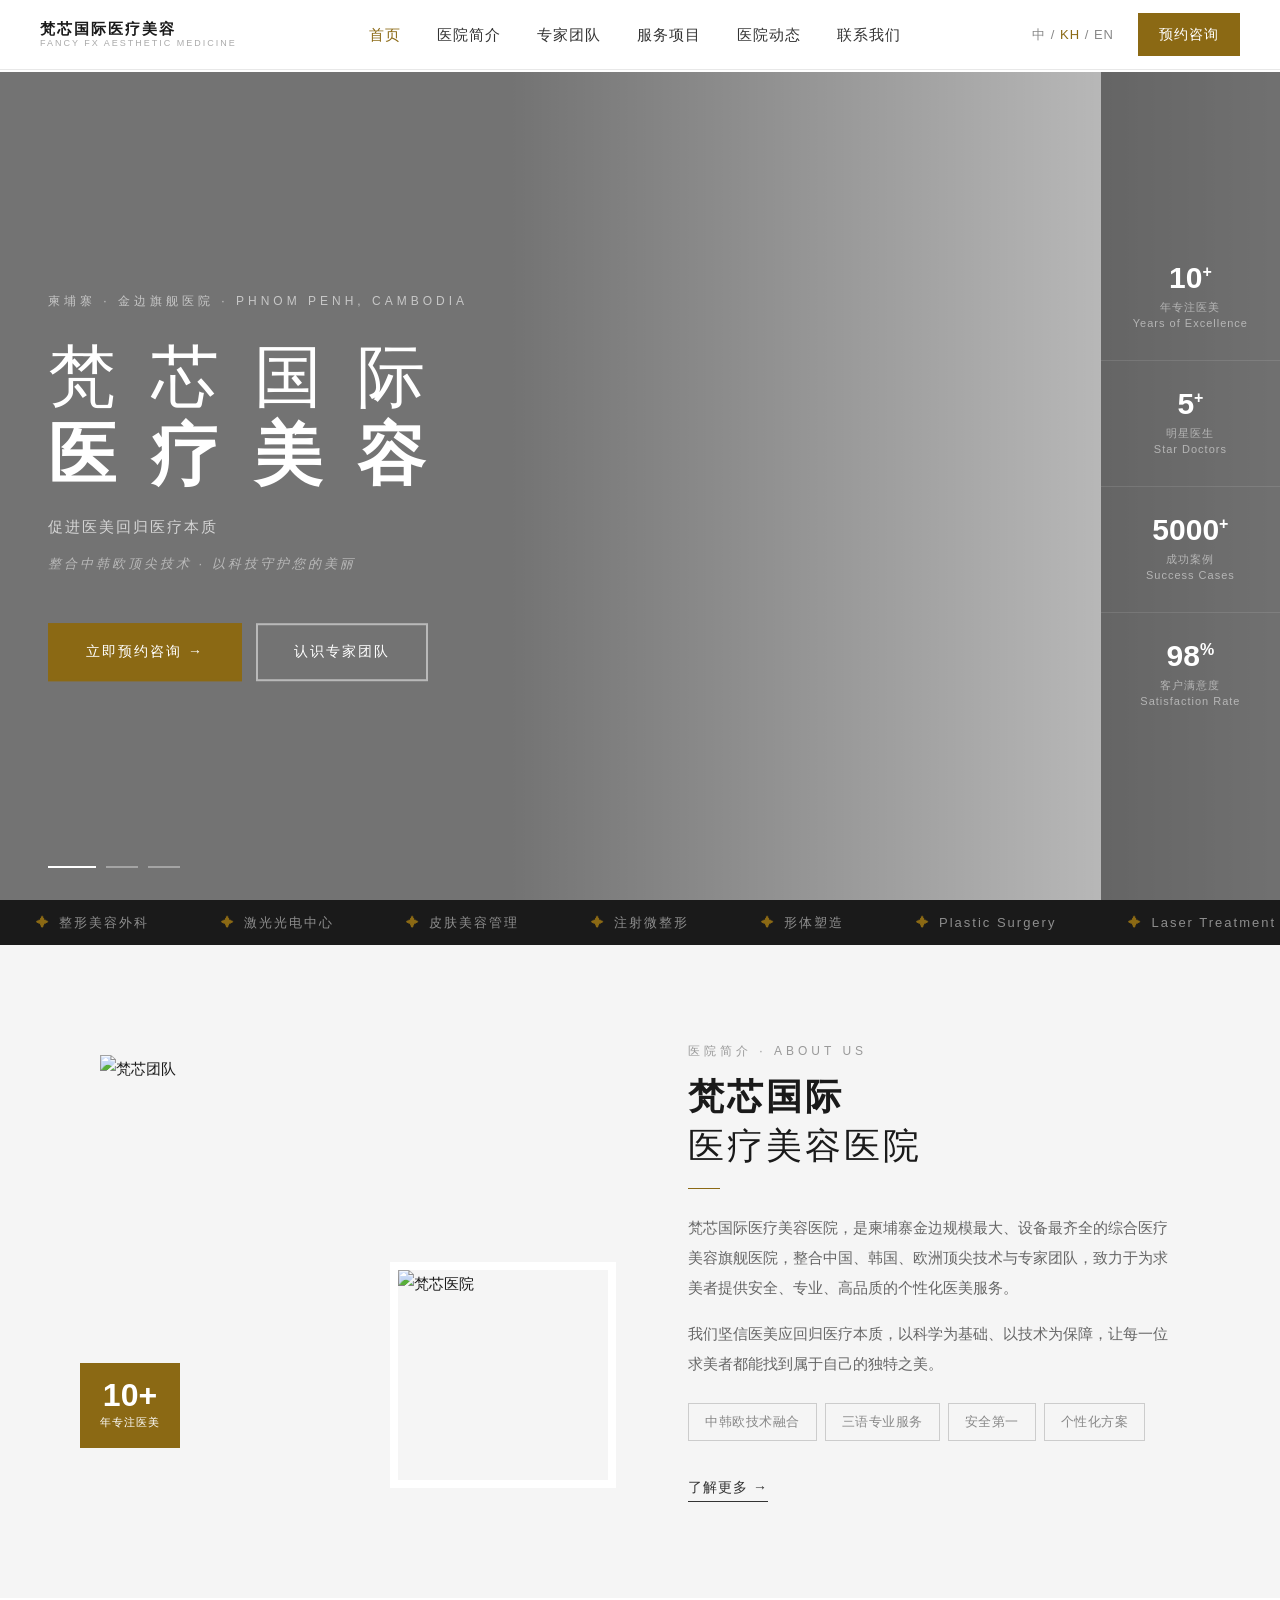
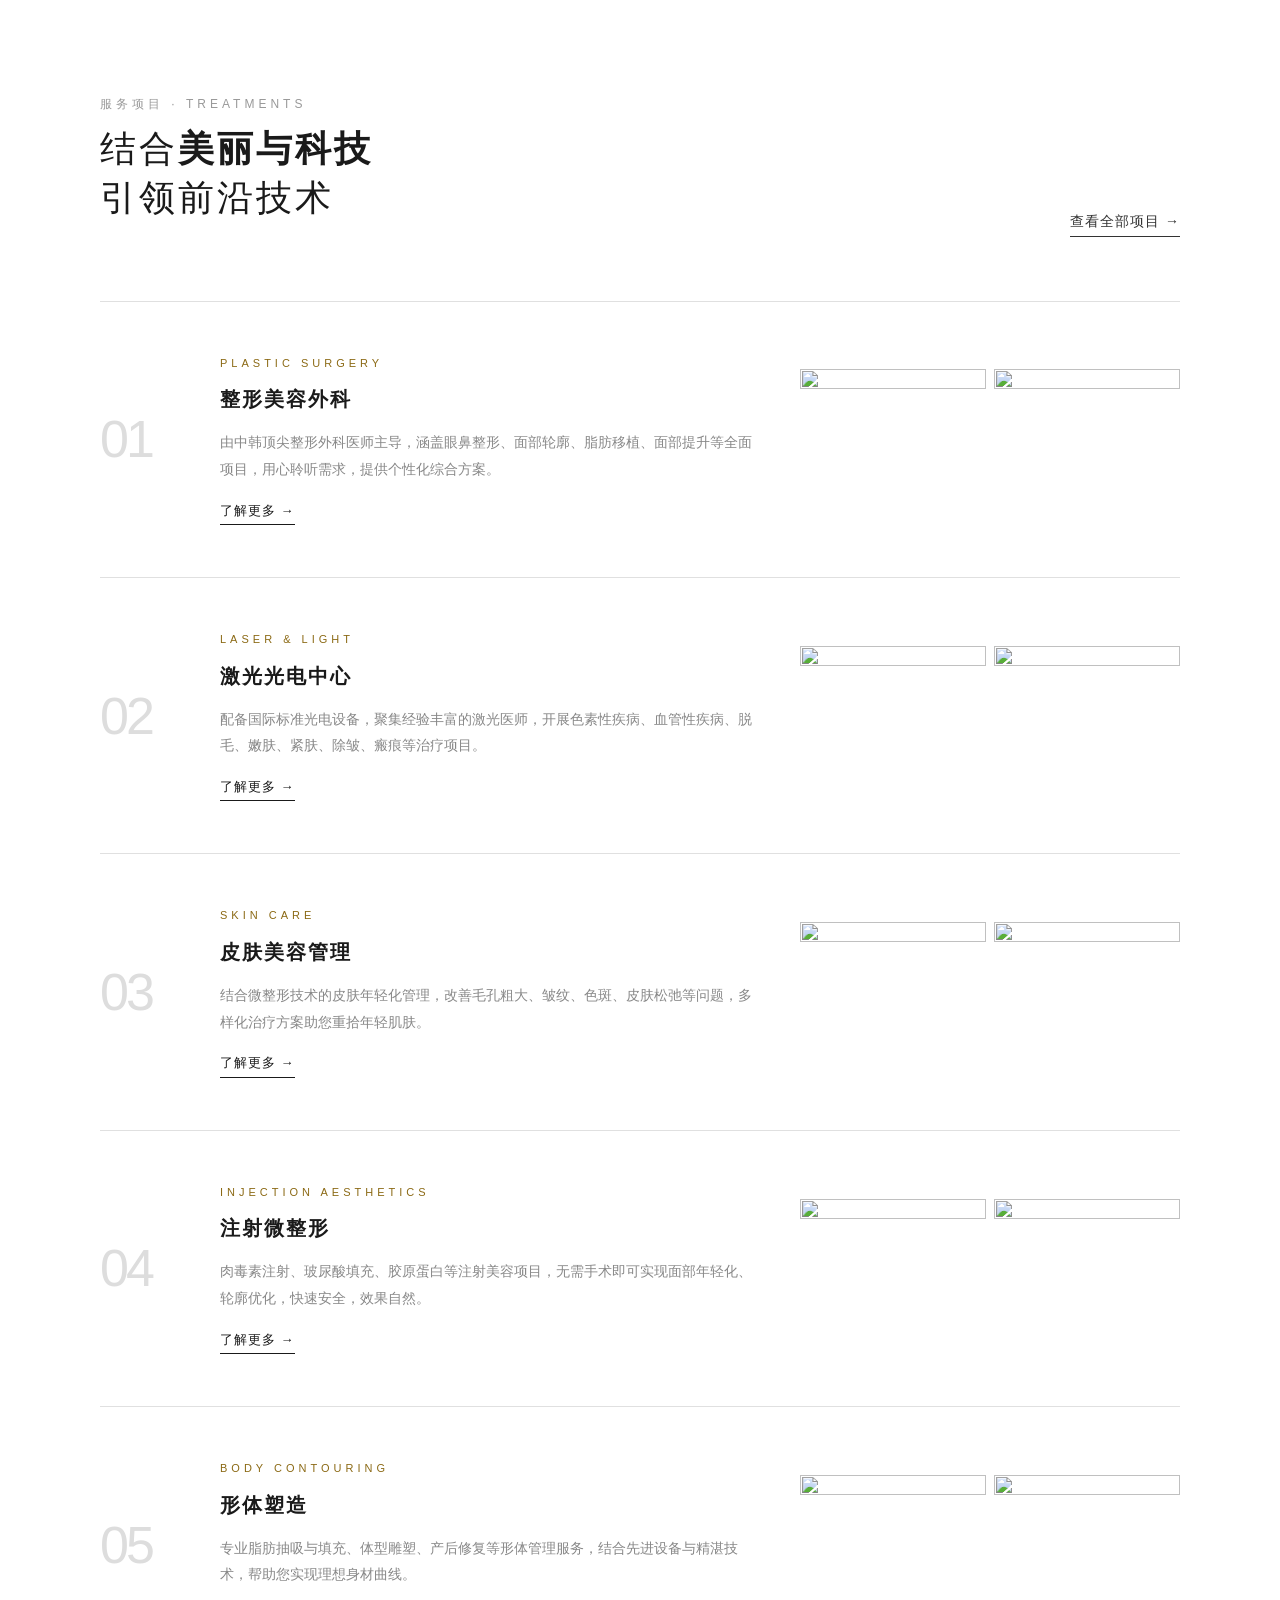
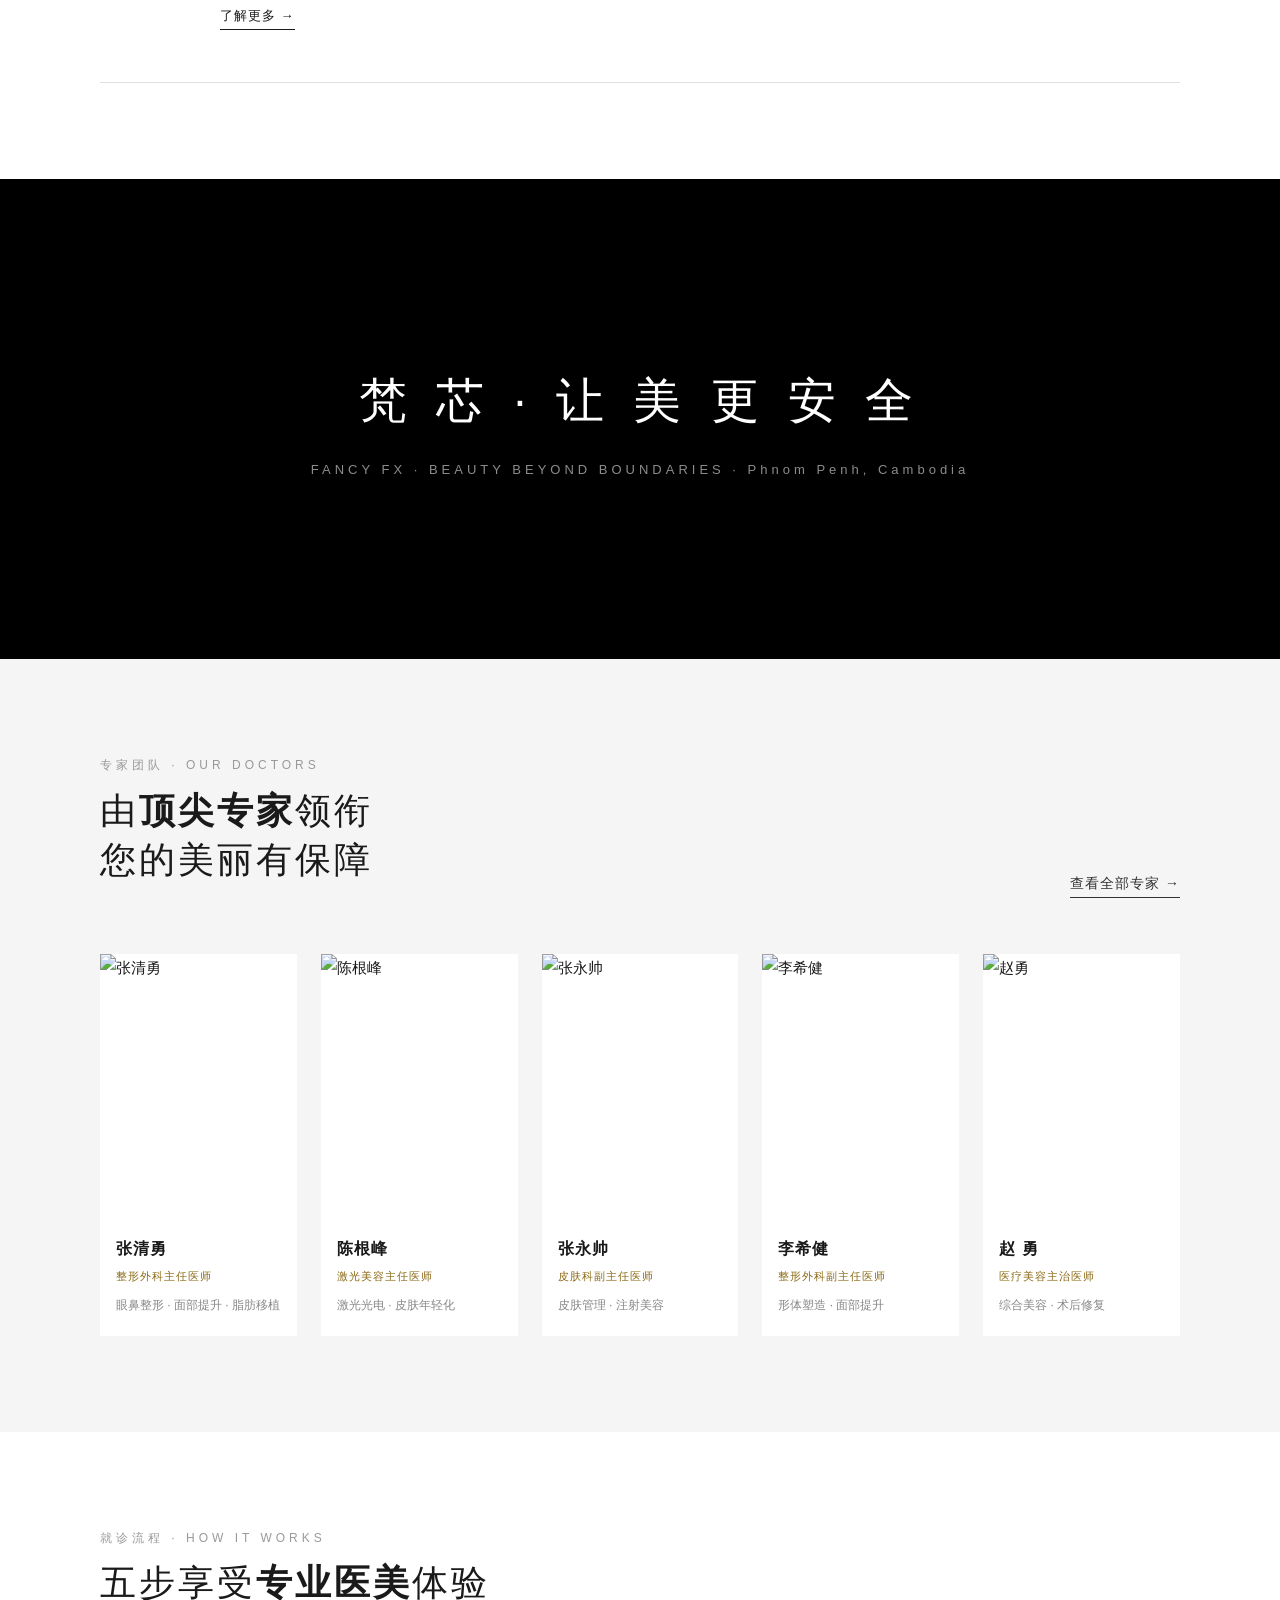
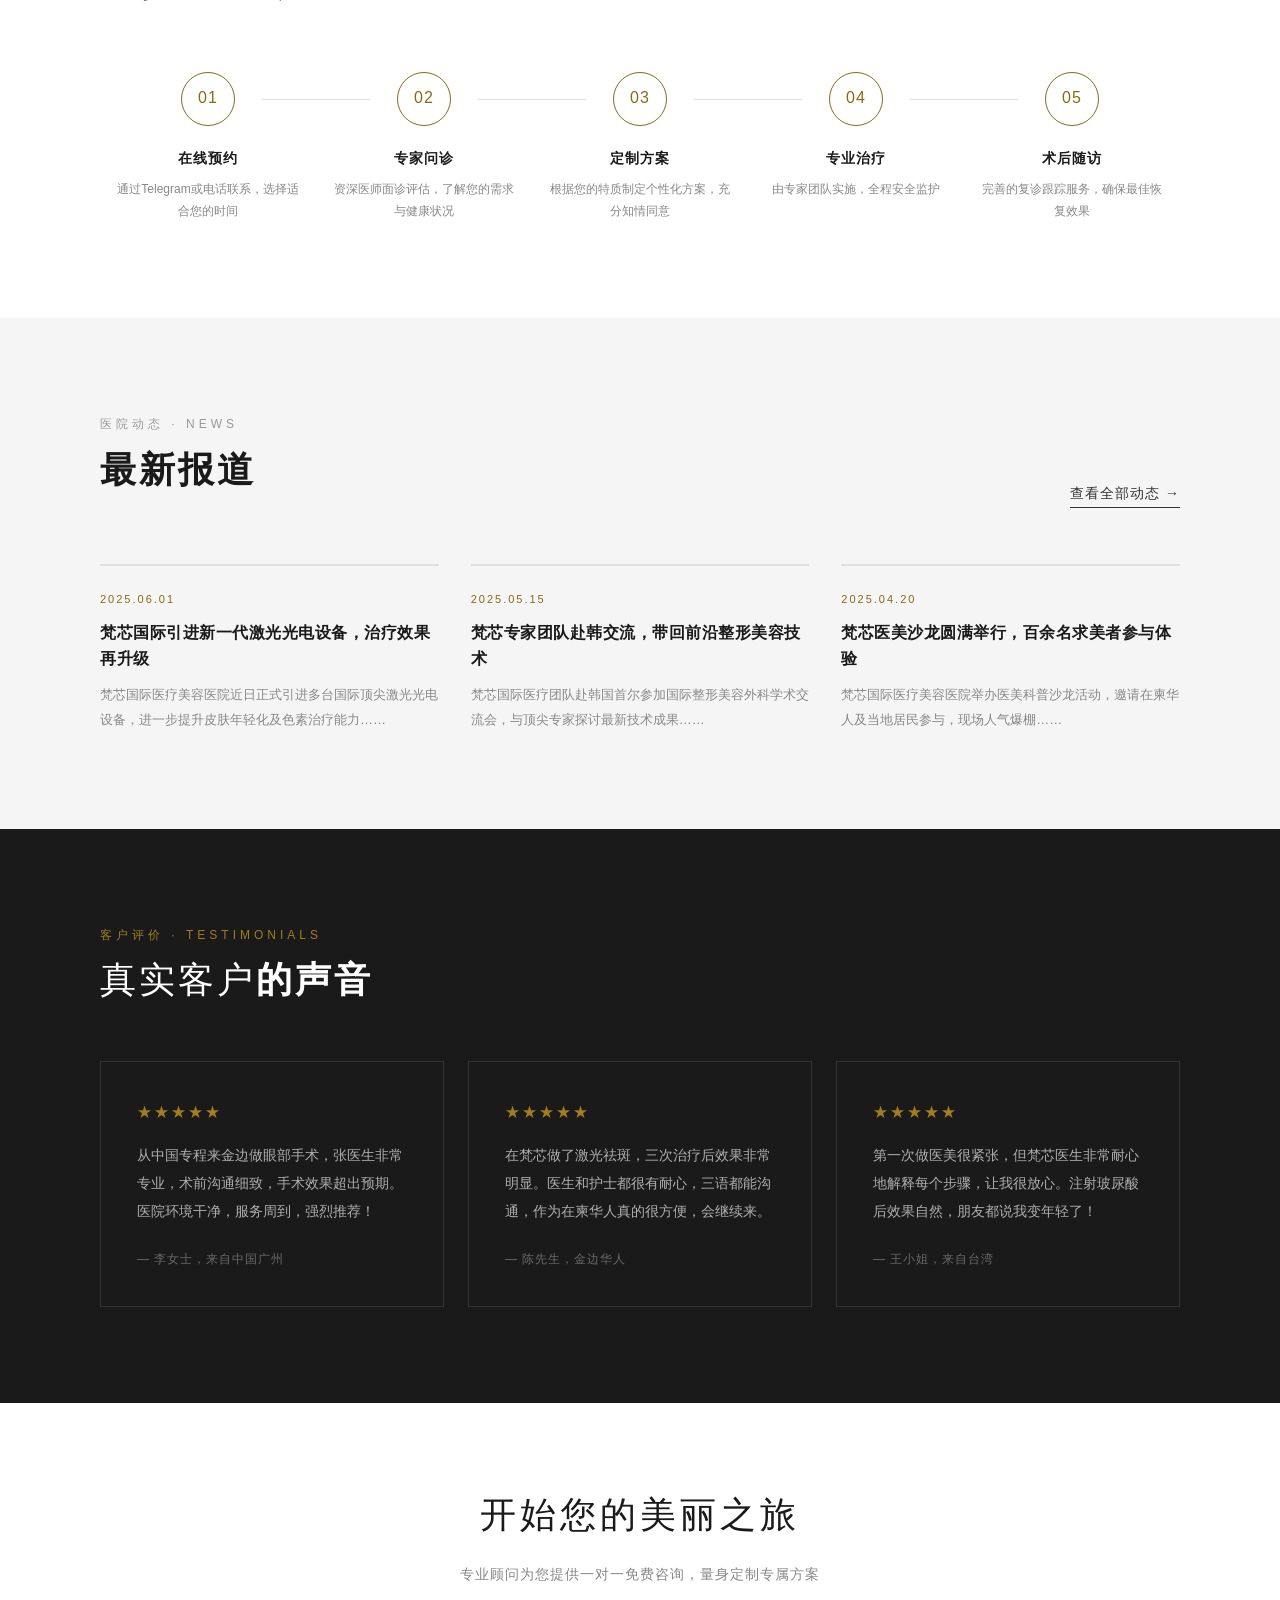
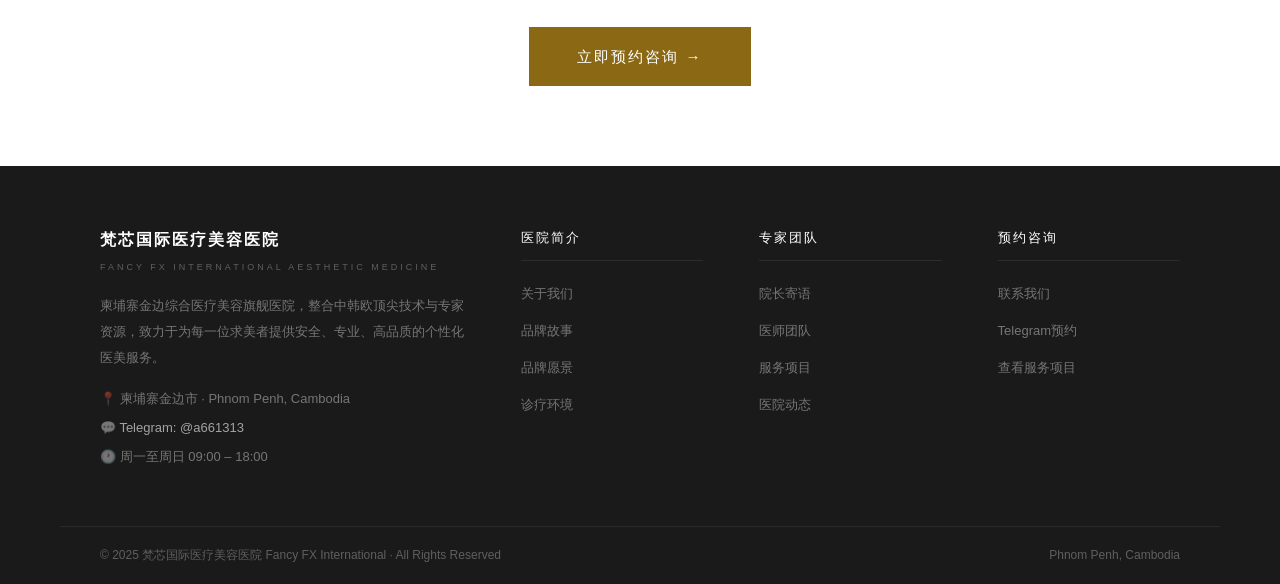
==== commit 54989bb8: "multipage s9 style v1" ====
--- a/index.html
+++ b/index.html
@@ -1,928 +1,674 @@
 <!DOCTYPE html>
-<html lang="zh">
+<html lang="zh-CN">
 <head>
 <meta charset="UTF-8">
-<meta name="viewport" content="width=device-width,initial-scale=1.0">
-<title>梵芯国际医疗美容医院 · Fancy FX · Phnom Penh Cambodia</title>
-<meta name="description" content="柬埔寨金边综合医疗美容旗舰医院，整合中韩欧顶尖技术。">
-<link href="https://fonts.googleapis.com/css2?family=Playfair+Display:ital,wght@0,700;0,900;1,400&family=Noto+Sans+SC:wght@300;400;500;700&family=Inter:wght@400;500;600;700&display=swap" rel="stylesheet">
+<meta name="viewport" content="width=device-width,initial-scale=1,minimum-scale=1,maximum-scale=1,user-scalable=no">
+<meta name="description" content="梵芯国际医疗美容医院，柬埔寨金边综合医疗美容旗舰医院，整合中韩欧顶尖技术。">
+<title>梵芯国际医疗美容医院 · Fancy FX · Phnom Penh</title>
+<link rel="stylesheet" href="style.css">
 <style>
-*{margin:0;padding:0;box-sizing:border-box}
-:root{
-  --navy:#1A3FA0;--navy-dk:#071A4A;--navy-lt:#EBF0FA;
-  --rose:#B5424A;--rose-dk:#9B3340;
-  --text:#1A1A1A;--text2:#555;--gray:#999;
-  --cream:#F8F9FB;--white:#fff;
-}
-html{scroll-behavior:smooth}
-body{background:#fff;color:var(--text);font-family:"Noto Sans SC","Inter",sans-serif;overflow-x:hidden}
-
-/* NAV */
-nav{position:fixed;top:0;left:0;right:0;z-index:500;background:rgba(255,255,255,0.97);backdrop-filter:blur(12px);border-bottom:1px solid #f0f0f0;box-shadow:0 1px 16px rgba(0,0,0,0.04)}
-.nw{max-width:1280px;margin:0 auto;padding:0 48px;height:64px;display:flex;align-items:center;justify-content:space-between}
-.nl{text-decoration:none;display:flex;align-items:center}
-.nl img{height:42px;width:auto;display:block;object-fit:contain}
-.nlinks{display:flex;gap:32px;list-style:none}
-.nlinks a{font-size:13px;color:var(--text2);text-decoration:none;transition:color .2s}
-.nlinks a:hover{color:var(--navy)}
-.nr{display:flex;align-items:center;gap:12px}
-.nlang{font-size:11px;color:var(--gray);letter-spacing:1px;border:1px solid #e0e0e0;padding:5px 12px;cursor:pointer;background:none;font-family:inherit}
-.nbook{background:var(--navy);color:#fff;border:none;padding:9px 22px;font-family:"Noto Sans SC",sans-serif;font-size:12px;font-weight:500;cursor:pointer;letter-spacing:0.5px;transition:background .2s}
-.nbook:hover{background:var(--navy-dk)}
-.ham{display:none;flex-direction:column;gap:5px;cursor:pointer;background:none;border:none;padding:4px}
-.ham span{width:22px;height:2px;background:var(--navy);display:block}
-.mob{display:none;position:fixed;top:64px;left:0;right:0;background:#fff;border-bottom:1px solid #f0f0f0;z-index:400;padding:12px 24px 20px;flex-direction:column}
-.mob.open{display:flex}
-.mob a{font-size:14px;color:var(--text);text-decoration:none;padding:13px 0;border-bottom:1px solid #f5f5f5}
-.mobbook{background:var(--rose);color:#fff;border:none;padding:13px;font-family:"Noto Sans SC",sans-serif;font-size:13px;font-weight:500;cursor:pointer;margin-top:12px;width:100%}
-
-/* HERO */
-.hero{padding-top:64px;display:flex;flex-direction:column}
-.hs{position:relative;height:calc(100vh - 64px);min-height:580px;overflow:hidden}
-.hs-slide{position:absolute;inset:0;background-size:cover;background-position:center;opacity:0;transition:opacity 1.5s ease}
-.hs-slide.active{opacity:1}
-.hs-ov{position:absolute;inset:0;background:linear-gradient(to right,rgba(7,26,74,0.85) 0%,rgba(7,26,74,0.5) 50%,rgba(7,26,74,0.2) 100%)}
-.hs-body{position:absolute;inset:0;z-index:10;display:flex;align-items:center;padding:0 80px}
-.hs-content{max-width:600px}
-.hs-badge{display:inline-flex;align-items:center;gap:7px;background:rgba(255,255,255,0.1);border:1px solid rgba(255,255,255,0.18);padding:6px 16px;margin-bottom:28px}
-.hs-badge-dot{width:5px;height:5px;border-radius:50%;background:var(--rose);animation:dotPulse 2s infinite}
-@keyframes dotPulse{0%,100%{opacity:1}50%{opacity:.4}}
-.hs-badge span{font-size:11px;color:rgba(255,255,255,0.7);letter-spacing:2px;text-transform:uppercase}
-.hs-t1{font-family:"Playfair Display",serif;font-size:clamp(42px,5.5vw,72px);font-weight:900;color:#fff;line-height:1.05;display:block}
-.hs-t2{font-family:"Playfair Display",serif;font-size:clamp(42px,5.5vw,72px);font-weight:900;font-style:italic;line-height:1.05;display:block;background:linear-gradient(135deg,#fff 20%,rgba(196,96,106,0.85));-webkit-background-clip:text;-webkit-text-fill-color:transparent;background-clip:text;margin-bottom:20px}
-.hs-cn{font-size:clamp(14px,1.6vw,18px);font-weight:300;color:rgba(255,255,255,0.7);letter-spacing:3px;margin-bottom:6px}
-.hs-kh{font-size:11px;color:rgba(255,255,255,0.35);margin-bottom:36px}
-.hs-btns{display:flex;gap:12px;flex-wrap:wrap}
-.hs-btn1{background:var(--rose);color:#fff;border:none;padding:14px 32px;font-family:"Noto Sans SC",sans-serif;font-size:13px;font-weight:500;cursor:pointer;letter-spacing:0.5px;transition:all .2s}
-.hs-btn1:hover{background:var(--rose-dk);transform:translateY(-1px)}
-.hs-btn2{background:transparent;color:#fff;border:1px solid rgba(255,255,255,0.3);padding:14px 32px;font-family:"Noto Sans SC",sans-serif;font-size:13px;cursor:pointer;transition:all .2s}
-.hs-btn2:hover{border-color:rgba(255,255,255,0.6)}
-.hs-stats{position:absolute;right:0;bottom:0;z-index:10;display:flex}
-.hs-stat{padding:20px 28px;text-align:center;background:rgba(7,26,74,0.7);backdrop-filter:blur(8px);border-left:1px solid rgba(255,255,255,0.08)}
-.hs-sn{display:block;font-family:"Playfair Display",serif;font-size:28px;font-weight:700;color:#fff;line-height:1;margin-bottom:4px}
-.hs-sl{display:block;font-size:10px;color:rgba(255,255,255,0.45);letter-spacing:1px}
-.hs-dots{position:absolute;bottom:20px;left:50%;transform:translateX(-50%);z-index:10;display:flex;gap:8px}
-.hs-dot{width:24px;height:2px;background:rgba(255,255,255,0.3);border:none;cursor:pointer;padding:0;transition:all .3s}
-.hs-dot-on{background:#fff;width:40px}
-.hs-arr{position:absolute;top:50%;transform:translateY(-50%);z-index:10;width:40px;height:40px;background:rgba(255,255,255,0.1);border:1px solid rgba(255,255,255,0.2);color:#fff;font-size:16px;cursor:pointer;transition:all .2s;display:flex;align-items:center;justify-content:center}
-.hs-arr:hover{background:rgba(255,255,255,0.2)}
-.hs-arr-l{left:24px}.hs-arr-r{right:24px}
-.hs-bar{background:rgba(7,26,74,0.9);padding:12px 0;overflow:hidden;white-space:nowrap}
-.hs-bar-track{display:inline-flex;gap:20px;animation:barScroll 22s linear infinite}
-.hs-bar-item{font-size:11px;color:rgba(255,255,255,0.45);letter-spacing:1px}
-.hs-bar-sep{color:rgba(255,255,255,0.15);font-size:8px}
-@keyframes barScroll{0%{transform:translateX(0)}100%{transform:translateX(-50%)}}
-
-/* TICKER */
-.ticker{background:var(--rose);padding:10px 0;overflow:hidden;white-space:nowrap}
-.tk{display:inline-flex;animation:tkMove 28s linear infinite}
-.ti{font-size:12px;color:rgba(255,255,255,.88);padding:0 24px;letter-spacing:1px}
-.ts{color:rgba(255,255,255,.3);font-size:9px}
-@keyframes tkMove{0%{transform:translateX(0)}100%{transform:translateX(-50%)}}
-
-/* SHARED */
-.wrap{max-width:1280px;margin:0 auto;padding:0 48px}
-.sec{padding:96px 0}
-.ey{font-size:11px;font-weight:500;letter-spacing:3px;text-transform:uppercase;color:var(--rose);margin-bottom:10px}
-.sec-t{font-family:"Playfair Display",serif;font-size:clamp(28px,3vw,42px);font-weight:700;color:var(--text);line-height:1.2}
-.sec-sub{font-size:13px;color:var(--gray);margin-top:6px}
-.btn-navy{background:var(--navy);color:#fff;border:none;padding:12px 26px;font-family:"Noto Sans SC",sans-serif;font-size:13px;font-weight:500;cursor:pointer;transition:all .2s}
-.btn-navy:hover{background:var(--navy-dk);transform:translateY(-1px)}
-.btn-out{background:transparent;color:var(--navy);border:1.5px solid var(--navy);padding:12px 26px;font-family:"Noto Sans SC",sans-serif;font-size:13px;cursor:pointer;transition:all .2s}
-.btn-out:hover{background:var(--navy-lt)}
-
-/* SERVICES */
-.services{background:#fff}
-.svc-hdr{display:flex;justify-content:space-between;align-items:flex-end;gap:24px;margin-bottom:56px;flex-wrap:wrap}
-.svc-grid{display:grid;grid-template-columns:repeat(4,1fr);gap:1px;background:#f0f0f0}
-.svc-card{background:#fff;padding:40px 28px;position:relative;overflow:hidden;transition:all .3s;cursor:pointer}
-.svc-card:hover{background:#F8F9FB;transform:translateY(-3px);box-shadow:0 8px 32px rgba(26,63,160,0.08)}
-.svc-card::after{content:'';position:absolute;bottom:0;left:0;right:0;height:2px;background:var(--navy);transform:scaleX(0);transition:transform .3s;transform-origin:left}
-.svc-card:hover::after{transform:scaleX(1)}
-.sn{font-size:11px;color:#ddd;letter-spacing:2px;margin-bottom:28px}
-.si{width:44px;height:44px;background:var(--navy-lt);display:flex;align-items:center;justify-content:center;margin-bottom:20px;font-size:18px;color:var(--navy)}
-.sname{font-size:17px;font-weight:600;color:var(--text);margin-bottom:4px}
-.sname-en{font-size:11px;color:var(--gray);margin-bottom:14px;letter-spacing:0.5px}
-.sdesc{font-size:12px;color:var(--text2);line-height:1.85}
-.smore{margin-top:28px;font-size:12px;font-weight:500;color:var(--navy);transition:letter-spacing .2s}
-.svc-card:hover .smore{letter-spacing:0.5px}
-
-/* DOCTORS */
-.doc-sec{background:var(--cream);padding:96px 0}
-.doc-hdr{text-align:center;margin-bottom:56px}
-.slider-box{background:#fff;border:1px solid #eee;overflow:hidden;box-shadow:0 4px 24px rgba(0,0,0,0.06)}
-.slide{display:none;grid-template-columns:360px 1fr;min-height:580px;cursor:pointer}
-.slide.active{display:grid}
-.sl-img{position:relative;overflow:hidden;background:#eef2f8}
-.sl-img img{width:100%;height:100%;object-fit:cover;object-position:top center;display:block;min-height:580px}
-.sl-img::after{content:'';position:absolute;top:0;right:0;bottom:0;width:60px;background:linear-gradient(to right,transparent,var(--navy-dk))}
-.sl-badge{position:absolute;top:20px;left:20px;background:var(--navy);color:#fff;font-size:10px;font-weight:500;letter-spacing:1.5px;padding:5px 12px;text-transform:uppercase;z-index:2}
-.sl-info{padding:48px;display:flex;flex-direction:column;justify-content:center;background:linear-gradient(160deg,var(--navy-dk),var(--navy))}
-.sl-spec{font-size:11px;font-weight:500;letter-spacing:3px;text-transform:uppercase;color:rgba(255,255,255,0.4);margin-bottom:12px}
-.sl-name{font-family:"Playfair Display",serif;font-size:38px;font-weight:900;color:#fff;line-height:1;margin-bottom:4px}
-.sl-name em{font-style:normal;font-size:13px;font-weight:300;color:rgba(255,255,255,0.35);letter-spacing:2px;margin-left:10px;font-family:"Noto Sans SC",sans-serif}
-.sl-en{font-size:11px;font-weight:300;color:rgba(255,255,255,0.3);letter-spacing:1px;text-transform:uppercase;margin-bottom:20px}
-.sl-div{width:32px;height:2px;background:var(--rose);margin-bottom:20px}
-.sl-certs{list-style:none;display:flex;flex-direction:column;gap:7px;margin-bottom:22px}
-.sl-certs li{font-size:12px;font-weight:300;color:rgba(255,255,255,0.6);line-height:1.5;padding-left:12px;position:relative}
-.sl-certs li::before{content:'·';position:absolute;left:0;color:var(--rose)}
-.sl-tags-wrap{margin-bottom:20px}
-.sl-tags-lbl{font-size:10px;font-weight:500;letter-spacing:2px;text-transform:uppercase;color:rgba(255,255,255,0.25);display:block;margin-bottom:10px}
-.sl-tags{display:flex;flex-wrap:wrap;gap:8px}
-.sl-tag{font-size:11px;color:rgba(255,255,255,0.65);border:0.5px solid rgba(255,255,255,0.18);padding:4px 12px}
-.sl-motto{font-size:11px;font-style:italic;color:rgba(255,255,255,0.18);border-top:0.5px solid rgba(255,255,255,0.06);padding-top:16px;margin-top:auto}
-.sl-ctrl{display:flex;justify-content:space-between;align-items:center;margin-top:16px;padding:0 4px}
-.sl-dots{display:flex;gap:8px}
-.sl-dot{width:28px;height:2px;background:rgba(26,63,160,0.15);border:none;cursor:pointer;padding:0;transition:all .3s}
-.sl-dot.active{background:var(--navy);width:44px}
-.sl-counter{font-size:12px;color:var(--gray);font-family:"Playfair Display",serif}
-.sl-counter strong{color:var(--text);font-size:16px}
-.sl-arrows{display:flex;gap:8px}
-.sl-arr{width:40px;height:40px;border:1px solid #e0e0e0;background:transparent;color:var(--navy);font-size:16px;cursor:pointer;transition:all .2s;display:flex;align-items:center;justify-content:center}
-.sl-arr:hover{background:var(--navy);color:#fff;border-color:var(--navy)}
-.thumbs-row{display:flex;gap:10px;margin-top:16px;overflow-x:auto;padding-bottom:2px;scrollbar-width:none}
-.thumbs-row::-webkit-scrollbar{display:none}
-.thumb{flex:0 0 auto;width:92px;background:#fff;border:1.5px solid #eee;cursor:pointer;transition:all .25s;padding:0;overflow:hidden;display:flex;flex-direction:column}
-.thumb.active{border-color:var(--navy)}
-.thumb img{width:100%;height:96px;object-fit:cover;object-position:top;display:block}
-.thumb span{font-size:11px;font-weight:500;color:var(--text2);padding:6px;text-align:center;display:block}
-.thumb.active span{color:var(--navy)}
-.thumb:hover{border-color:var(--navy)}
-
-/* ABOUT */
-.about-sec{background:#fff}
-.about-wrap{max-width:1280px;margin:0 auto;padding:96px 48px}
-.about-video-full{position:relative;width:100%;aspect-ratio:16/9;background:#000;overflow:hidden;margin-bottom:56px;box-shadow:0 8px 40px rgba(0,0,0,0.12)}
-.about-video-full video{width:100%;height:100%;object-fit:cover}
-.about-year{position:absolute;bottom:24px;left:24px;background:var(--navy);color:#fff;padding:16px 22px}
-.ay-num{font-family:"Playfair Display",serif;font-size:30px;font-weight:700}
-.ay-lbl{font-size:10px;opacity:.7;margin-top:2px;letter-spacing:1px}
-.about-badge2{position:absolute;top:24px;left:24px;background:var(--rose);color:#fff;padding:7px 16px;font-size:11px;font-weight:500;letter-spacing:1.5px;text-transform:uppercase}
-.sound-btn{position:absolute;bottom:24px;right:24px;background:rgba(0,0,0,0.5);color:#fff;padding:7px 16px;border-radius:20px;cursor:pointer;font-size:12px;display:flex;align-items:center;gap:6px;border:none;font-family:inherit;backdrop-filter:blur(4px)}
-.about-feats-grid{display:grid;grid-template-columns:1fr 1fr;gap:1px;background:#f0f0f0;margin-bottom:40px}
-.af{background:#fff;padding:28px 24px;display:flex;gap:14px;align-items:flex-start}
-.af-ico{width:36px;height:36px;background:var(--navy-lt);display:flex;align-items:center;justify-content:center;flex-shrink:0;font-size:14px;color:var(--navy)}
-.af-title{font-size:13px;font-weight:600;color:var(--text);margin-bottom:4px}
-.af-sub{font-size:11px;color:var(--gray);line-height:1.6}
-.about-btns{display:flex;gap:12px;flex-wrap:wrap}
-
-/* PROCESS */
-.proc-sec{background:var(--navy-dk);padding:96px 0}
-.proc-grid{display:grid;grid-template-columns:repeat(5,1fr);gap:0;margin-top:48px;position:relative}
-.proc-grid::before{content:'';position:absolute;top:27px;left:10%;right:10%;height:1px;background:rgba(255,255,255,0.1)}
-.proc-step{padding:0 16px;text-align:center;position:relative;z-index:1}
-.ps-n{width:54px;height:54px;border-radius:50%;border:1.5px solid rgba(255,255,255,0.2);display:flex;align-items:center;justify-content:center;margin:0 auto 18px;font-family:"Playfair Display",serif;font-size:18px;font-weight:700;color:#fff;background:var(--navy-dk)}
-.ps-n.act{background:var(--rose);border-color:var(--rose)}
-.ps-name{font-size:13px;font-weight:500;color:#fff;margin-bottom:4px}
-.ps-en{font-size:10px;color:rgba(255,255,255,0.3);margin-bottom:8px;letter-spacing:1px}
-.ps-desc{font-size:11px;color:rgba(255,255,255,0.45);line-height:1.6}
-
-/* TESTIMONIALS */
-.testi-sec{background:#fff}
-.testi-grid{display:grid;grid-template-columns:1fr 1fr;gap:20px;margin-top:48px}
-.tc{background:var(--cream);padding:32px;border-left:3px solid var(--rose);transition:all .3s}
-.tc:hover{background:var(--navy-lt);border-left-color:var(--navy);transform:translateY(-2px)}
-.tc-stars{color:var(--rose);font-size:12px;letter-spacing:2px;margin-bottom:14px}
-.tc-text{font-size:14px;font-weight:300;line-height:1.85;color:var(--text);margin-bottom:22px;font-style:italic}
-.tc-auth{display:flex;align-items:center;gap:10px}
-.tc-av{width:36px;height:36px;border-radius:50%;background:var(--navy);display:flex;align-items:center;justify-content:center;font-size:13px;font-weight:700;color:#fff;flex-shrink:0}
-.tc-name{font-size:13px;font-weight:600;color:var(--text)}
-.tc-sub{font-size:11px;color:var(--gray);margin-top:1px}
-
-/* CONTACT */
-.contact-wrap{display:grid;grid-template-columns:1fr 1fr}
-.c-left{background:var(--navy-dk);padding:72px 56px;display:flex;flex-direction:column;justify-content:center}
-.c-title{font-family:"Playfair Display",serif;font-size:clamp(28px,3vw,42px);font-weight:700;color:#fff;line-height:1.2;margin-top:12px;margin-bottom:14px}
-.c-kh{font-size:12px;color:rgba(255,255,255,0.35);margin-bottom:36px}
-.c-list{display:flex;flex-direction:column;gap:16px}
-.ci{display:flex;align-items:flex-start;gap:12px}
-.ci-ico{width:32px;height:32px;border:1px solid rgba(255,255,255,0.15);display:flex;align-items:center;justify-content:center;font-size:14px;flex-shrink:0}
-.ci-txt{font-size:13px;font-weight:300;color:rgba(255,255,255,0.65);line-height:1.7}
-.ci-txt strong{font-weight:500;color:#fff}
-.c-right{background:#fff;padding:72px 56px}
-.c-form-title{font-size:20px;font-weight:700;color:var(--text);margin-bottom:6px}
-.c-form-sub{font-size:12px;color:var(--gray);margin-bottom:28px;line-height:1.7}
-.fg{margin-bottom:14px}
-.fl{font-size:10px;font-weight:500;letter-spacing:1.5px;text-transform:uppercase;color:var(--gray);margin-bottom:6px;display:block}
-.fi{width:100%;background:var(--cream);border:1px solid #eee;padding:12px 14px;font-family:"Noto Sans SC",sans-serif;font-size:13px;color:var(--text);outline:none;transition:border-color .2s;-webkit-appearance:none;appearance:none}
-.fi:focus{border-color:var(--navy)}
-.fi::placeholder{color:rgba(0,0,0,0.28)}
-.fr{display:grid;grid-template-columns:1fr 1fr;gap:12px}
-.f-submit{width:100%;background:var(--rose);color:#fff;border:none;padding:14px;font-family:"Noto Sans SC",sans-serif;font-size:13px;font-weight:500;cursor:pointer;letter-spacing:1px;transition:background .2s;margin-top:6px}
-.f-submit:hover{background:var(--rose-dk)}
-
-/* FOOTER */
-footer{background:#0A0F1E;padding:60px 0 0}
-.ft-grid{display:grid;grid-template-columns:2fr 1fr 1fr 1fr;gap:48px;margin-bottom:48px}
-.ft-logo img{height:38px;width:auto;display:block;object-fit:contain;filter:brightness(0) invert(1);opacity:.75;margin-bottom:12px}
-.ft-desc{font-size:12px;font-weight:300;line-height:1.85;color:rgba(255,255,255,0.35);max-width:240px}
-.ft-socs{display:flex;gap:8px;margin-top:18px}
-.ft-soc{width:32px;height:32px;border:1px solid rgba(255,255,255,0.12);display:flex;align-items:center;justify-content:center;cursor:pointer;color:rgba(255,255,255,0.38);font-size:11px;font-weight:600;text-decoration:none;transition:all .2s}
-.ft-soc:hover{border-color:var(--rose);color:var(--rose)}
-.ft-col h5{font-size:10px;font-weight:600;letter-spacing:2px;text-transform:uppercase;color:rgba(255,255,255,0.25);margin-bottom:16px}
-.ft-col ul{list-style:none;display:flex;flex-direction:column;gap:9px}
-.ft-col ul li a{font-size:12px;font-weight:300;color:rgba(255,255,255,0.38);text-decoration:none;transition:color .2s}
-.ft-col ul li a:hover{color:#fff}
-.ft-bottom{border-top:1px solid rgba(255,255,255,0.06);padding:18px 0;display:flex;justify-content:space-between;align-items:center;flex-wrap:wrap;gap:12px}
-.ft-copy{font-size:11px;color:rgba(255,255,255,0.2)}
-.ft-langs{display:flex;gap:12px}
-.ft-lb{font-size:11px;color:rgba(255,255,255,0.28);cursor:pointer;background:none;border:none;font-family:inherit;transition:color .2s}
-.ft-lb:hover{color:#fff}
-
-/* DOCTOR MODAL */
-.doc-modal{display:none;position:fixed;inset:0;z-index:1000}
-.doc-modal.open{display:block}
-.doc-modal-overlay{position:absolute;inset:0;background:rgba(0,0,0,0.65);backdrop-filter:blur(4px)}
-.doc-modal-box{position:absolute;top:50%;left:50%;transform:translate(-50%,-50%);background:#fff;width:90%;max-width:1000px;max-height:90vh;overflow-y:auto;box-shadow:0 20px 60px rgba(0,0,0,0.3)}
-.doc-modal-close{position:absolute;top:16px;right:16px;background:rgba(0,0,0,0.08);border:none;width:36px;height:36px;border-radius:50%;cursor:pointer;font-size:16px;color:var(--text);z-index:10;transition:background .2s}
-.doc-modal-close:hover{background:rgba(0,0,0,0.15)}
-.doc-modal-inner{display:grid;grid-template-columns:260px 1fr}
-.dp-left{background:linear-gradient(160deg,var(--navy-dk),var(--navy));padding:32px 24px;display:flex;flex-direction:column;gap:20px;align-items:center}
-.dp-photo{width:100%;object-fit:cover;object-position:top;max-height:300px;display:block}
-.dp-quick-info{width:100%;display:flex;flex-direction:column;gap:0}
-.dp-qi-item{display:flex;justify-content:space-between;align-items:center;padding:10px 0;border-bottom:1px solid rgba(255,255,255,0.08)}
-.dp-qi-label{font-size:11px;color:rgba(255,255,255,0.45)}
-.dp-qi-val{font-size:12px;font-weight:600;color:#fff}
-.dp-consult-btn{display:block;width:100%;text-align:center;background:var(--rose);color:#fff;padding:13px;font-family:"Noto Sans SC",sans-serif;font-size:13px;font-weight:500;text-decoration:none;letter-spacing:0.5px;transition:all .2s}
-.dp-consult-btn:hover{background:var(--rose-dk)}
-.dp-right{padding:36px 32px;overflow-y:auto}
-.dp-spec-badge{display:inline-block;background:var(--navy-lt);color:var(--navy);font-size:10px;font-weight:500;letter-spacing:1.5px;padding:4px 12px;text-transform:uppercase;margin-bottom:12px}
-.dp-name{font-family:"Playfair Display",serif;font-size:30px;font-weight:700;color:var(--text);margin-bottom:4px}
-.dp-title{font-size:13px;font-weight:300;color:var(--gray);font-family:"Noto Sans SC",sans-serif}
-.dp-en{font-size:11px;color:var(--gray);letter-spacing:0.5px;margin-bottom:0}
-.dp-divider{width:36px;height:2px;background:var(--rose);margin:16px 0}
-.dp-desc{font-size:13px;font-weight:300;line-height:1.9;color:var(--text2)}
-.dp-section{margin-top:22px}
-.dp-section-title{font-size:12px;font-weight:600;color:var(--text);margin-bottom:10px;padding-bottom:8px;border-bottom:1px solid #f0f0f0}
-.dp-tags{display:flex;flex-wrap:wrap;gap:8px}
-.dp-tag{font-size:11px;color:var(--navy);background:var(--navy-lt);padding:4px 12px}
-.dp-certs{list-style:none;display:flex;flex-direction:column;gap:6px}
-.dp-certs li{font-size:12px;font-weight:300;color:var(--text2);line-height:1.5}
-.dp-cases-placeholder{display:grid;grid-template-columns:repeat(3,1fr);gap:10px;margin-top:8px}
-.dp-case-empty{background:var(--cream);height:90px;display:flex;align-items:center;justify-content:center;font-size:11px;color:var(--gray);border:1px dashed #e0e0e0}
-.dp-review-placeholder{background:var(--cream);padding:18px;text-align:center;font-size:12px;color:var(--gray);border:1px dashed #e0e0e0}
-
-/* RESPONSIVE */
-@media(max-width:1024px){
-  .svc-grid{grid-template-columns:1fr 1fr}
-  .proc-grid{grid-template-columns:1fr 1fr;gap:24px}
-  .proc-grid::before{display:none}
-  .ft-grid{grid-template-columns:1fr 1fr;gap:32px}
-  .slide{grid-template-columns:300px 1fr}
-  .hs-stats{display:none}
-}
-@media(max-width:900px){
-  .nlinks{display:none}
-  .ham{display:flex}
-  .hs-arr{display:none}
-  .testi-grid{grid-template-columns:1fr}
-  .contact-wrap{grid-template-columns:1fr}
-  .c-left,.c-right{padding:52px 28px}
-  .sec{padding:64px 0}
-  .wrap{padding:0 24px}
-  .about-feats-grid{grid-template-columns:1fr}
-  .slide{grid-template-columns:1fr;grid-template-rows:260px 1fr}
-  .sl-img::after{display:none}
-  .sl-info{padding:28px 24px}
-  .doc-modal-inner{grid-template-columns:1fr}
-  .hs-body{padding:0 32px}
+/* ===== HERO ===== */
+.hero{
+  margin-top:72px;height:calc(100vh - 72px);
+  position:relative;overflow:hidden;min-height:500px;
+}
+.hero-slides{display:flex;width:300%;height:100%;transition:transform .9s ease;}
+.hero-slide{
+  width:33.333%;height:100%;flex-shrink:0;
+  background-size:cover;background-position:center;
+  position:relative;
+}
+.hero-slide::after{content:'';position:absolute;inset:0;background:linear-gradient(to right,rgba(0,0,0,0.55) 40%,rgba(0,0,0,0.2));}
+.slide1{background-image:url('https://mkjvfjocmatgfhwxgamj.supabase.co/storage/v1/object/public/FXGJ/team/team_main.jpg');}
+.slide2{background-image:url('https://mkjvfjocmatgfhwxgamj.supabase.co/storage/v1/object/public/FXGJ/team/team_1.jpg');}
+.slide3{background-image:url('https://mkjvfjocmatgfhwxgamj.supabase.co/storage/v1/object/public/FXGJ/team/team_2.jpg');}
+.hero-content{
+  position:absolute;top:50%;left:48px;transform:translateY(-50%);
+  z-index:2;color:#fff;max-width:600px;
+}
+.hero-eyebrow{
+  font-size:12px;letter-spacing:4px;
+  color:rgba(255,255,255,0.6);margin-bottom:24px;text-transform:uppercase;
+}
+.hero-title{
+  font-size:clamp(36px,5.5vw,68px);
+  font-weight:300;line-height:1.15;letter-spacing:8px;
+  margin-bottom:20px;
+}
+.hero-title strong{font-weight:700;display:block;}
+.hero-sub{
+  font-size:15px;color:rgba(255,255,255,0.7);
+  letter-spacing:2px;margin-bottom:12px;
+}
+.hero-sub2{
+  font-size:13px;color:rgba(255,255,255,0.5);
+  letter-spacing:3px;margin-bottom:48px;
+  font-style:italic;
+}
+.hero-btns{display:flex;gap:14px;flex-wrap:wrap;}
+.btn-hero-primary{
+  background:var(--accent);color:#fff;
+  padding:14px 36px;font-size:14px;letter-spacing:2px;
+  border:2px solid var(--accent);transition:all .2s;
+}
+.btn-hero-primary:hover{background:transparent;color:#fff;}
+.btn-hero-outline{
+  background:transparent;color:#fff;
+  padding:14px 36px;font-size:14px;letter-spacing:2px;
+  border:2px solid rgba(255,255,255,0.5);transition:all .2s;
+}
+.btn-hero-outline:hover{border-color:#fff;}
+.hero-stats{
+  position:absolute;right:0;top:0;bottom:0;z-index:2;
+  display:flex;flex-direction:column;justify-content:center;
+  background:rgba(0,0,0,0.45);
+}
+.stat-item{
+  padding:28px 32px;text-align:center;color:#fff;
+  border-bottom:1px solid rgba(255,255,255,0.1);
+}
+.stat-item:last-child{border-bottom:none;}
+.stat-num{font-size:30px;font-weight:700;line-height:1;}
+.stat-sup{font-size:16px;vertical-align:super;}
+.stat-label{font-size:11px;color:rgba(255,255,255,0.5);letter-spacing:1px;margin-top:6px;line-height:1.5;}
+.hero-dots{
+  position:absolute;bottom:32px;left:48px;z-index:2;
+  display:flex;gap:10px;
+}
+.dot{width:32px;height:2px;background:rgba(255,255,255,0.35);cursor:pointer;transition:background .2s,width .2s;}
+.dot.active{background:#fff;width:48px;}
+/* ===== TICKER ===== */
+.ticker{background:var(--dark);padding:11px 0;overflow:hidden;}
+.ticker-track{display:flex;white-space:nowrap;animation:tick 28s linear infinite;}
+.ticker-item{padding:0 36px;font-size:13px;letter-spacing:2px;color:rgba(255,255,255,0.5);}
+.ticker-item span{color:var(--accent);margin-right:8px;}
+@keyframes tick{from{transform:translateX(0)}to{transform:translateX(-50%)}}
+/* ===== HOME ABOUT ===== */
+.home-about{padding:96px 0;background:var(--light-bg);}
+.home-about-grid{display:grid;grid-template-columns:1fr 1fr;gap:96px;align-items:center;}
+.about-imgs{position:relative;padding-bottom:40px;}
+.about-img-main{width:100%;aspect-ratio:5/4;object-fit:cover;}
+.about-img-sub{
+  position:absolute;bottom:0;right:-24px;
+  width:46%;aspect-ratio:1/1;object-fit:cover;
+  border:8px solid #fff;
+}
+.about-badge{
+  position:absolute;bottom:40px;left:-20px;
+  background:var(--accent);color:#fff;
+  padding:16px 20px;text-align:center;
+}
+.about-badge-num{font-size:32px;font-weight:700;line-height:1;}
+.about-badge-txt{font-size:11px;letter-spacing:1px;margin-top:2px;}
+.home-about-text .section-desc{margin-bottom:16px;}
+.tag-row{display:flex;gap:8px;flex-wrap:wrap;margin:24px 0 32px;}
+.tag{border:1px solid #ccc;padding:6px 16px;font-size:13px;color:var(--mid);letter-spacing:0.5px;}
+/* ===== SERVICES HOME ===== */
+.home-services{padding:96px 0;}
+.services-head{display:flex;justify-content:space-between;align-items:flex-end;margin-bottom:64px;}
+.service-row{
+  display:grid;grid-template-columns:72px 1fr 380px;
+  gap:48px;align-items:center;
+  padding:52px 0;border-top:1px solid var(--border);
+}
+.service-row:last-child{border-bottom:1px solid var(--border);}
+.svc-num{font-size:52px;font-weight:200;color:#ddd;letter-spacing:-3px;line-height:1;}
+.svc-en{font-size:11px;letter-spacing:4px;color:var(--accent);margin-bottom:8px;text-transform:uppercase;}
+.svc-name{font-size:20px;font-weight:600;letter-spacing:2px;margin-bottom:12px;}
+.svc-desc{font-size:14px;line-height:1.9;color:var(--mid);}
+.svc-link{
+  display:inline-flex;align-items:center;gap:6px;
+  font-size:13px;letter-spacing:1px;color:var(--dark);
+  border-bottom:1px solid var(--dark);padding-bottom:2px;
+  margin-top:16px;transition:color .2s,border-color .2s;
+}
+.svc-link:hover{color:var(--accent);border-color:var(--accent);}
+.svc-imgs{display:grid;grid-template-columns:1fr 1fr;gap:8px;}
+.svc-imgs img{width:100%;aspect-ratio:4/3;object-fit:cover;}
+/* ===== HOME VIDEO ===== */
+.home-video{position:relative;background:#000;overflow:hidden;}
+.home-video video{width:100%;max-height:480px;object-fit:cover;display:block;opacity:0.55;}
+.video-text{
+  position:absolute;inset:0;display:flex;
+  flex-direction:column;align-items:center;justify-content:center;
+  color:#fff;text-align:center;
+}
+.video-title{font-size:clamp(22px,4vw,48px);font-weight:300;letter-spacing:8px;margin-bottom:14px;}
+.video-sub{font-size:13px;letter-spacing:4px;color:rgba(255,255,255,0.55);}
+/* ===== HOME TEAM ===== */
+.home-team{padding:96px 0;background:var(--light-bg);}
+.team-head{display:flex;justify-content:space-between;align-items:flex-end;margin-bottom:56px;}
+.doctor-grid{display:grid;grid-template-columns:repeat(5,1fr);gap:24px;}
+.doctor-card{background:#fff;overflow:hidden;transition:box-shadow .2s;}
+.doctor-card:hover{box-shadow:0 8px 32px rgba(0,0,0,0.08);}
+.doctor-card img{width:100%;aspect-ratio:3/4;object-fit:cover;display:block;}
+.doctor-info{padding:18px 16px 20px;}
+.doctor-name{font-size:16px;font-weight:700;letter-spacing:1px;margin-bottom:4px;}
+.doctor-title{font-size:11px;color:var(--accent);letter-spacing:1px;margin-bottom:8px;}
+.doctor-spec{font-size:12px;color:var(--mid);line-height:1.7;}
+/* ===== HOME PROCESS ===== */
+.home-process{padding:96px 0;}
+.process-grid{display:grid;grid-template-columns:repeat(5,1fr);gap:0;margin-top:64px;}
+.process-step{text-align:center;padding:0 16px;position:relative;}
+.process-step:not(:last-child)::after{
+  content:'';position:absolute;top:27px;right:0;
+  width:50%;height:1px;background:var(--border);
+  transform:translateX(50%);
+}
+.step-num{
+  width:54px;height:54px;border-radius:50%;
+  border:1.5px solid var(--accent);
+  display:flex;align-items:center;justify-content:center;
+  margin:0 auto 20px;
+  font-size:16px;font-weight:300;color:var(--accent);
+  letter-spacing:1px;
+}
+.step-name{font-size:14px;font-weight:600;letter-spacing:1px;margin-bottom:8px;}
+.step-desc{font-size:12px;color:var(--mid);line-height:1.8;}
+/* ===== HOME NEWS ===== */
+.home-news{padding:96px 0;background:var(--light-bg);}
+.news-head{display:flex;justify-content:space-between;align-items:flex-end;margin-bottom:56px;}
+.news-grid{display:grid;grid-template-columns:repeat(3,1fr);gap:32px;}
+.news-card{border-top:2px solid var(--border);padding-top:24px;transition:border-color .2s;}
+.news-card:hover{border-color:var(--accent);}
+.news-date{font-size:11px;letter-spacing:2px;color:var(--accent);margin-bottom:10px;}
+.news-title{font-size:16px;font-weight:600;line-height:1.6;margin-bottom:12px;letter-spacing:0.5px;}
+.news-excerpt{font-size:13px;color:var(--mid);line-height:1.9;}
+/* ===== HOME REVIEWS ===== */
+.home-reviews{padding:96px 0;background:var(--dark);}
+.home-reviews .section-label{color:var(--accent-light);}
+.home-reviews .section-title{color:#fff;}
+.review-grid{display:grid;grid-template-columns:repeat(3,1fr);gap:24px;margin-top:56px;}
+.review-card{border:1px solid rgba(255,255,255,0.1);padding:36px;}
+.review-stars{color:var(--accent-light);letter-spacing:2px;margin-bottom:16px;font-size:15px;}
+.review-text{font-size:14px;line-height:2;color:rgba(255,255,255,0.65);margin-bottom:24px;}
+.review-author{font-size:12px;color:rgba(255,255,255,0.35);letter-spacing:1px;}
+/* ===== HOME CONTACT CTA ===== */
+.home-cta{padding:80px 0;text-align:center;}
+.home-cta h2{font-size:clamp(24px,3vw,36px);font-weight:300;letter-spacing:4px;margin-bottom:14px;}
+.home-cta p{font-size:14px;color:var(--mid);letter-spacing:1px;margin-bottom:40px;}
+.cta-btn{
+  display:inline-block;background:var(--accent);color:#fff;
+  padding:16px 48px;font-size:15px;letter-spacing:2px;
+  transition:background .2s;
+}
+.cta-btn:hover{background:var(--accent-light);}
+/* ===== RESPONSIVE ===== */
+@media(max-width:960px){
+  .hero-stats{display:none;}
+  .hero-content{left:20px;right:20px;max-width:none;}
+  .hero-dots{left:20px;}
+  .home-about-grid{grid-template-columns:1fr;gap:48px;}
+  .about-img-sub{right:0;}
+  .about-badge{left:0;}
+  .services-head{flex-direction:column;align-items:flex-start;gap:16px;}
+  .service-row{grid-template-columns:56px 1fr;}
+  .svc-imgs{display:none;}
+  .doctor-grid{grid-template-columns:repeat(2,1fr);}
+  .process-grid{grid-template-columns:1fr 1fr;gap:40px;}
+  .process-step:not(:last-child)::after{display:none;}
+  .news-grid{grid-template-columns:1fr;}
+  .review-grid{grid-template-columns:1fr;}
+  .team-head,.news-head{flex-direction:column;align-items:flex-start;gap:16px;}
 }
 @media(max-width:600px){
-  .svc-grid{grid-template-columns:1fr}
-  .fr{grid-template-columns:1fr}
-  .ft-grid{grid-template-columns:1fr}
-  .hs-t1,.hs-t2{font-size:38px}
-  .hs-btns{flex-direction:column}
-  .hs-btn1,.hs-btn2{width:100%;text-align:center}
-  .about-wrap{padding:64px 24px}
+  .home-about,.home-services,.home-team,.home-process,.home-news,.home-reviews,.home-cta{padding:60px 0;}
+  .doctor-grid{grid-template-columns:repeat(2,1fr);}
+  .process-grid{grid-template-columns:1fr;}
 }
 </style>
 </head>
 <body>
 
-<nav id="nav">
-  <div class="nw">
-    <a class="nl" href="#"><img src="[data-uri]" alt="梵芯国际医疗美容医院 Fancy FX"></a>
-    <ul class="nlinks">
-      <li><a href="#services">服务项目</a></li>
-      <li><a href="#doctors">专家团队</a></li>
-      <li><a href="#about">关于我们</a></li>
-      <li><a href="#process">就诊流程</a></li>
-      <li><a href="#testi">客户评价</a></li>
-      <li><a href="#contact">联系我们</a></li>
-    </ul>
-    <div class="nr">
-      <button class="nlang">中 / KH / EN</button>
-      <button class="nbook" onclick="window.open('https://t.me/a661313','_blank')">预约咨询</button>
-      <button class="ham" onclick="toggleMenu()"><span></span><span></span><span></span></button>
-    </div>
+<!-- NAV -->
+<nav id="navbar">
+  <a class="nav-logo" href="index.html">
+    <img src="https://mkjvfjocmatgfhwxgamj.supabase.co/storage/v1/object/public/FXGJ/logo/fx_logo.png"
+         onerror="this.style.display='none'" alt="梵芯FX">
+    <div class="nav-logo-text">
+      <span>梵芯国际医疗美容</span>
+      <span>FANCY FX AESTHETIC MEDICINE</span>
+    </div>
+  </a>
+  <div class="nav-center" id="navCenter">
+    <div class="nav-item"><a href="index.html" class="active">首页</a></div>
+    <div class="nav-item">
+      <a href="about.html">医院简介</a>
+      <div class="nav-dropdown">
+        <a href="about.html">关于我们</a>
+        <a href="about.html#brand">品牌故事</a>
+        <a href="about.html#vision">品牌愿景</a>
+        <a href="about.html#environment">诊疗环境</a>
+      </div>
+    </div>
+    <div class="nav-item">
+      <a href="team.html">专家团队</a>
+      <div class="nav-dropdown">
+        <a href="team.html">院长寄语</a>
+        <a href="team.html#doctors">医师团队</a>
+      </div>
+    </div>
+    <div class="nav-item"><a href="services.html">服务项目</a></div>
+    <div class="nav-item">
+      <a href="news.html">医院动态</a>
+      <div class="nav-dropdown"><a href="news.html">最新报道</a></div>
+    </div>
+    <div class="nav-item"><a href="contact.html">联系我们</a></div>
+  </div>
+  <div class="nav-right">
+    <span class="nav-lang">中 / <span>KH</span> / EN</span>
+    <a class="nav-cta" href="https://t.me/a661313" target="_blank">预约咨询</a>
+    <button class="nav-mobile-toggle" onclick="toggleNav()">☰</button>
   </div>
 </nav>
-<div class="mob" id="mob">
-  <a href="#services" onclick="closeMenu()">服务项目</a>
-  <a href="#doctors" onclick="closeMenu()">专家团队</a>
-  <a href="#about" onclick="closeMenu()">关于我们</a>
-  <a href="#process" onclick="closeMenu()">就诊流程</a>
-  <a href="#testi" onclick="closeMenu()">客户评价</a>
-  <a href="#contact" onclick="closeMenu()">联系我们</a>
-  <button class="mobbook" onclick="window.open('https://t.me/a661313','_blank');closeMenu()">立即预约咨询</button>
-</div>
 
 <!-- HERO -->
-<section class="hero" id="home">
-  <div class="hs">
-    <div class="hs-slide  active" style="background-image:url('https://mkjvfjocmatgfhwxgamj.supabase.co/storage/v1/object/public/FXGJ/team/team_main.jpg')"></div>
-    <div class="hs-slide" style="background-image:url('https://mkjvfjocmatgfhwxgamj.supabase.co/storage/v1/object/public/FXGJ/team/team_1.jpg')"></div>
-    <div class="hs-slide" style="background-image:url('https://mkjvfjocmatgfhwxgamj.supabase.co/storage/v1/object/public/FXGJ/team/team_5.jpg')"></div>
-    <div class="hs-ov"></div>
-    <div class="hs-body">
-      <div class="hs-content">
-        <div class="hs-badge"><div class="hs-badge-dot"></div><span>柬埔寨 · 金边旗舰诊所 · Phnom Penh</span></div>
-        <span class="hs-t1">重新定义你的</span>
-        <span class="hs-t2">美学边界</span>
-        <p class="hs-cn">梵芯国际医疗美容医院</p>
-        <p class="hs-kh">+មជ្ឈមណ្ឌលកែសម្ផស្សសុខភាព ហ្វេន់ស៊ី+</p>
-        <div class="hs-btns">
-          <button class="hs-btn1" onclick="window.open('https://t.me/a661313','_blank')">立即预约咨询 →</button>
-          <button class="hs-btn2" onclick="document.getElementById('doctors').scrollIntoView({behavior:'smooth'})">认识专家团队</button>
-        </div>
-      </div>
-    </div>
-    <div class="hs-stats">
-      <div class="hs-stat"><span class="hs-sn">10+</span><span class="hs-sl">年专注医美</span></div>
-      <div class="hs-stat"><span class="hs-sn">5+</span><span class="hs-sl">明星院长</span></div>
-      <div class="hs-stat"><span class="hs-sn">5,000+</span><span class="hs-sl">成功案例</span></div>
-      <div class="hs-stat"><span class="hs-sn">98%</span><span class="hs-sl">客户满意度</span></div>
-    </div>
-    <div class="hs-dots"><button class="hs-dot  hs-dot-on" onclick="hsGo(0)"></button><button class="hs-dot" onclick="hsGo(1)"></button><button class="hs-dot" onclick="hsGo(2)"></button></div>
-    <button class="hs-arr hs-arr-l" onclick="hsPrev()">&#8592;</button>
-    <button class="hs-arr hs-arr-r" onclick="hsNext()">&#8594;</button>
-  </div>
-  <div class="hs-bar">
-    <div class="hs-bar-track">
-      <span class="hs-bar-item">整形外科</span><span class="hs-bar-sep">✦</span>
-      <span class="hs-bar-item">皮肤科</span><span class="hs-bar-sep">✦</span>
-      <span class="hs-bar-item">注射美容</span><span class="hs-bar-sep">✦</span>
-      <span class="hs-bar-item">激光光电</span><span class="hs-bar-sep">✦</span>
-      <span class="hs-bar-item">形体塑造</span><span class="hs-bar-sep">✦</span>
-      <span class="hs-bar-item">Plastic Surgery</span><span class="hs-bar-sep">✦</span>
-      <span class="hs-bar-item">Skin Care</span><span class="hs-bar-sep">✦</span>
-      <span class="hs-bar-item">ការវះកាត់សម្ផស្ស</span><span class="hs-bar-sep">✦</span>
-      <span class="hs-bar-item">整形外科</span><span class="hs-bar-sep">✦</span>
-      <span class="hs-bar-item">皮肤科</span><span class="hs-bar-sep">✦</span>
-      <span class="hs-bar-item">注射美容</span><span class="hs-bar-sep">✦</span>
-      <span class="hs-bar-item">激光光电</span><span class="hs-bar-sep">✦</span>
-      <span class="hs-bar-item">形体塑造</span><span class="hs-bar-sep">✦</span>
-      <span class="hs-bar-item">Plastic Surgery</span><span class="hs-bar-sep">✦</span>
-      <span class="hs-bar-item">Skin Care</span><span class="hs-bar-sep">✦</span>
-      <span class="hs-bar-item">ការវះកាត់សម្ផស្ស</span><span class="hs-bar-sep">✦</span>
-    </div>
+<section class="hero">
+  <div class="hero-slides" id="heroSlides">
+    <div class="hero-slide slide1"></div>
+    <div class="hero-slide slide2"></div>
+    <div class="hero-slide slide3"></div>
+  </div>
+  <div class="hero-content">
+    <p class="hero-eyebrow">柬埔寨 · 金边旗舰医院 · Phnom Penh, Cambodia</p>
+    <h1 class="hero-title">
+      梵 芯 国 际
+      <strong>医 疗 美 容</strong>
+    </h1>
+    <p class="hero-sub">促进医美回归医疗本质</p>
+    <p class="hero-sub2">整合中韩欧顶尖技术 · 以科技守护您的美丽</p>
+    <div class="hero-btns">
+      <a class="btn-hero-primary" href="https://t.me/a661313" target="_blank">立即预约咨询 →</a>
+      <a class="btn-hero-outline" href="team.html">认识专家团队</a>
+    </div>
+  </div>
+  <div class="hero-stats">
+    <div class="stat-item">
+      <div class="stat-num">10<span class="stat-sup">+</span></div>
+      <div class="stat-label">年专注医美<br>Years of Excellence</div>
+    </div>
+    <div class="stat-item">
+      <div class="stat-num">5<span class="stat-sup">+</span></div>
+      <div class="stat-label">明星医生<br>Star Doctors</div>
+    </div>
+    <div class="stat-item">
+      <div class="stat-num">5000<span class="stat-sup">+</span></div>
+      <div class="stat-label">成功案例<br>Success Cases</div>
+    </div>
+    <div class="stat-item">
+      <div class="stat-num">98<span class="stat-sup">%</span></div>
+      <div class="stat-label">客户满意度<br>Satisfaction Rate</div>
+    </div>
+  </div>
+  <div class="hero-dots">
+    <div class="dot active" onclick="goSlide(0)"></div>
+    <div class="dot" onclick="goSlide(1)"></div>
+    <div class="dot" onclick="goSlide(2)"></div>
   </div>
 </section>
 
 <!-- TICKER -->
 <div class="ticker">
-  <div class="tk">
-    <span class="ti">整形外科</span><span class="ts">✦</span><span class="ti">皮肤美容</span><span class="ts">✦</span><span class="ti">激光治疗</span><span class="ts">✦</span><span class="ti">注射填充</span><span class="ts">✦</span><span class="ti">抗衰老疗程</span><span class="ts">✦</span><span class="ti">吸脂体雕</span><span class="ts">✦</span><span class="ti">Plastic Surgery</span><span class="ts">✦</span><span class="ti">Skin Care</span><span class="ts">✦</span><span class="ti">ការវះកាត់សម្ផស្ស</span><span class="ts">✦</span>
-    <span class="ti">整形外科</span><span class="ts">✦</span><span class="ti">皮肤美容</span><span class="ts">✦</span><span class="ti">激光治疗</span><span class="ts">✦</span><span class="ti">注射填充</span><span class="ts">✦</span><span class="ti">抗衰老疗程</span><span class="ts">✦</span><span class="ti">吸脂体雕</span><span class="ts">✦</span><span class="ti">Plastic Surgery</span><span class="ts">✦</span><span class="ti">Skin Care</span><span class="ts">✦</span><span class="ti">ការវះកាត់សម្ផស្ស</span><span class="ts">✦</span>
+  <div class="ticker-track">
+    <span class="ticker-item"><span>✦</span>整形美容外科</span>
+    <span class="ticker-item"><span>✦</span>激光光电中心</span>
+    <span class="ticker-item"><span>✦</span>皮肤美容管理</span>
+    <span class="ticker-item"><span>✦</span>注射微整形</span>
+    <span class="ticker-item"><span>✦</span>形体塑造</span>
+    <span class="ticker-item"><span>✦</span>Plastic Surgery</span>
+    <span class="ticker-item"><span>✦</span>Laser Treatment</span>
+    <span class="ticker-item"><span>✦</span>Skin Care</span>
+    <span class="ticker-item"><span>✦</span>Body Contouring</span>
+    <span class="ticker-item"><span>✦</span>整形美容外科</span>
+    <span class="ticker-item"><span>✦</span>激光光电中心</span>
+    <span class="ticker-item"><span>✦</span>皮肤美容管理</span>
+    <span class="ticker-item"><span>✦</span>注射微整形</span>
+    <span class="ticker-item"><span>✦</span>形体塑造</span>
+    <span class="ticker-item"><span>✦</span>Plastic Surgery</span>
+    <span class="ticker-item"><span>✦</span>Laser Treatment</span>
+    <span class="ticker-item"><span>✦</span>Skin Care</span>
+    <span class="ticker-item"><span>✦</span>Body Contouring</span>
   </div>
 </div>
 
-<!-- SERVICES -->
-<section class="sec services" id="services">
-  <div class="wrap">
-    <div class="svc-hdr">
+<!-- HOME ABOUT -->
+<section class="home-about">
+  <div class="container">
+    <div class="home-about-grid">
+      <div class="about-imgs">
+        <img class="about-img-main"
+          src="https://mkjvfjocmatgfhwxgamj.supabase.co/storage/v1/object/public/FXGJ/team/team_main.jpg" alt="梵芯团队">
+        <img class="about-img-sub"
+          src="https://mkjvfjocmatgfhwxgamj.supabase.co/storage/v1/object/public/FXGJ/team/team_1.jpg" alt="梵芯医院">
+        <div class="about-badge">
+          <div class="about-badge-num">10+</div>
+          <div class="about-badge-txt">年专注医美</div>
+        </div>
+      </div>
+      <div class="home-about-text">
+        <p class="section-label">医院简介 · About Us</p>
+        <h2 class="section-title"><strong>梵芯国际</strong><br>医疗美容医院</h2>
+        <div class="section-divider"></div>
+        <p class="section-desc">梵芯国际医疗美容医院，是柬埔寨金边规模最大、设备最齐全的综合医疗美容旗舰医院，整合中国、韩国、欧洲顶尖技术与专家团队，致力于为求美者提供安全、专业、高品质的个性化医美服务。</p>
+        <p class="section-desc" style="margin-top:14px;">我们坚信医美应回归医疗本质，以科学为基础、以技术为保障，让每一位求美者都能找到属于自己的独特之美。</p>
+        <div class="tag-row">
+          <span class="tag">中韩欧技术融合</span>
+          <span class="tag">三语专业服务</span>
+          <span class="tag">安全第一</span>
+          <span class="tag">个性化方案</span>
+        </div>
+        <a class="text-link" href="about.html">了解更多 →</a>
+      </div>
+    </div>
+  </div>
+</section>
+
+<!-- HOME SERVICES -->
+<section class="home-services">
+  <div class="container">
+    <div class="services-head">
       <div>
-        <p class="ey">核心服务 · Our Services · សេវាកម្ម</p>
-        <h2 class="sec-t">全线医美方案</h2>
-        <p class="sec-sub">专业一站解决 · Full-line aesthetic solutions</p>
-      </div>
-      <button class="btn-out" onclick="window.open('https://t.me/a661313','_blank')">预约咨询 →</button>
-    </div>
-    <div class="svc-grid">
-      <div class="svc-card" onclick="window.open('https://t.me/a661313','_blank')">
-        <div class="sn">01</div><div class="si">✦</div>
-        <div class="sname">面部整形外科</div><div class="sname-en">Facial Plastic Surgery</div>
-        <div class="sdesc">双眼皮、隆鼻、下颌角、颧骨修整，专业重塑精致立体轮廓。</div>
-        <div class="smore">了解详情 →</div>
-      </div>
-      <div class="svc-card" onclick="window.open('https://t.me/a661313','_blank')">
-        <div class="sn">02</div><div class="si">◈</div>
-        <div class="sname">皮肤科 · 抗衰</div><div class="sname-en">Skin Care & Anti-Aging</div>
-        <div class="sdesc">热玛吉、超声炮、水光针、PRP，医学级专业皮肤抗衰方案。</div>
-        <div class="smore">了解详情 →</div>
-      </div>
-      <div class="svc-card" onclick="window.open('https://t.me/a661313','_blank')">
-        <div class="sn">03</div><div class="si">◉</div>
-        <div class="sname">注射美容</div><div class="sname-en">Injectable Aesthetics</div>
-        <div class="sdesc">玻尿酸填充、肉毒素除皱、少女针，精准注射自然效果。</div>
-        <div class="smore">了解详情 →</div>
-      </div>
-      <div class="svc-card" onclick="window.open('https://t.me/a661313','_blank')">
-        <div class="sn">04</div><div class="si">◎</div>
-        <div class="sname">形体塑造</div><div class="sname-en">Body Sculpting</div>
-        <div class="sdesc">胸部整形、吸脂体雕、脂肪移植、腹壁成型，全身专属塑形。</div>
-        <div class="smore">了解详情 →</div>
-      </div>
-    </div>
-  </div>
-</section>
-
-<!-- DOCTORS -->
-<section class="doc-sec" id="doctors">
-  <div class="wrap">
-    <div class="doc-hdr">
-      <p class="ey">权威专家团队 · Star Directors · ក្រុមគ្រូពេទ្យ</p>
-      <h2 class="sec-t">权威亲临，技术加持</h2>
-      <p class="sec-sub">THE PRESENCE OF AUTHORITY, TECHNOLOGY</p>
-    </div>
-    <div class="slider-box" id="slider"><div class="slide active" id="slide0">
-<div class="sl-img"><img src="https://mkjvfjocmatgfhwxgamj.supabase.co/storage/v1/object/public/FXGJ/doctors/zhang_qingyong.jpg" alt="张庆永"><div class="sl-badge">整形外科</div></div>
-<div class="sl-info">
-<div class="sl-spec">整形外科 · 形体塑造专家</div>
-<div class="sl-name">张庆永<em>/ 明星院长</em></div>
-<p class="sl-en">Dr. Zhang Qingyong · Star Director</p>
-<div class="sl-div"></div>
-<ul class="sl-certs"><li>· 中国整形美容协会脂肪分会委员</li><li>· 中国整形美容协会乳房整形分会委员</li><li>· 中国医师协会美容与整形分会委员</li><li>· 强生（美国）乳房整形精英术者</li><li>· MEDPOR（美国）曼特波射极峰整形研究院高级特聘专家</li></ul>
-<div class="sl-tags-wrap"><span class="sl-tags-lbl">擅长项目</span><div class="sl-tags"><span class="sl-tag">胸部整形</span><span class="sl-tag">私密美化</span><span class="sl-tag">腹壁成型</span><span class="sl-tag">吸脂体雕</span><span class="sl-tag">脂肪移植</span></div></div>
-<p class="sl-motto">"匠心技术"精益求精，让美更自然</p>
-</div></div><div class="slide" id="slide1">
-<div class="sl-img"><img src="https://mkjvfjocmatgfhwxgamj.supabase.co/storage/v1/object/public/FXGJ/doctors/chen_genfeng.jpg" alt="陈根逢"><div class="sl-badge">整形外科</div></div>
-<div class="sl-info">
-<div class="sl-spec">整形外科 · 胸部专科专家</div>
-<div class="sl-name">陈根逢<em>/ 明星院长</em></div>
-<p class="sl-en">Dr. Chen Genfeng · Star Director</p>
-<div class="sl-div"></div>
-<ul class="sl-certs"><li>· 拥有近十年成熟的美学技术经验</li><li>· 人体脂肪医学研究成员</li><li>· 上海市医师协会会员</li><li>· 中国整形美容协会委员</li><li>· 中国整形美容协会医美与艺术分会会员</li></ul>
-<div class="sl-tags-wrap"><span class="sl-tags-lbl">擅长项目</span><div class="sl-tags"><span class="sl-tag">假体胸</span><span class="sl-tag">脂肪胸</span><span class="sl-tag">抽脂塑形</span></div></div>
-<p class="sl-motto">"匠心技术"精益求精，让美更自然</p>
-</div></div><div class="slide" id="slide2">
-<div class="sl-img"><img src="https://mkjvfjocmatgfhwxgamj.supabase.co/storage/v1/object/public/FXGJ/doctors/zhang_yongshuai.jpg" alt="张永帅"><div class="sl-badge">眼部整形</div></div>
-<div class="sl-info">
-<div class="sl-spec">眼部整形 · 面部年轻化专家</div>
-<div class="sl-name">张永帅<em>/ 明星院长</em></div>
-<p class="sl-en">Dr. Zhang Yongshuai · Star Director</p>
-<div class="sl-div"></div>
-<ul class="sl-certs"><li>· 中华医学会医学美容协会理事</li><li>· 中国整形美容协会医师</li><li>· 眼部整形领域杰出医师</li><li>· 上海外科领域权威专家</li><li>· 乔雅登认证医师</li><li>· 整外+皮肤双执业医师</li></ul>
-<div class="sl-tags-wrap"><span class="sl-tags-lbl">擅长项目</span><div class="sl-tags"><span class="sl-tag">眼全项</span><span class="sl-tag">面部针剂</span><span class="sl-tag">M唇</span><span class="sl-tag">精灵耳</span><span class="sl-tag">面部提升</span></div></div>
-<p class="sl-motto">"匠心技术"精益求精，让美更自然</p>
-</div></div><div class="slide" id="slide3">
-<div class="sl-img"><img src="https://mkjvfjocmatgfhwxgamj.supabase.co/storage/v1/object/public/FXGJ/doctors/li_xijian.jpg" alt="李西建"><div class="sl-badge">鼻整形专科</div></div>
-<div class="sl-info">
-<div class="sl-spec">鼻整形专科 · 权威修复专家</div>
-<div class="sl-name">李西建<em>/ 明星院长</em></div>
-<p class="sl-en">Dr. Li Xijian · Star Director</p>
-<div class="sl-div"></div>
-<ul class="sl-certs"><li>· 美国Surgiform认证医师</li><li>· 中华医学会整形修复协会委员</li><li>· 中华医学会整形外科青年学会委员</li><li>· 中国鼻整形修复医师联盟专家委员</li></ul>
-<div class="sl-tags-wrap"><span class="sl-tags-lbl">擅长项目</span><div class="sl-tags"><span class="sl-tag">肋骨鼻综合</span><span class="sl-tag">复杂鼻修复</span><span class="sl-tag">微起伏鼻</span><span class="sl-tag">明星网红鼻定制</span></div></div>
-<p class="sl-motto">"匠心技术"精益求精，让美更自然</p>
-</div></div><div class="slide" id="slide4">
-<div class="sl-img"><img src="https://mkjvfjocmatgfhwxgamj.supabase.co/storage/v1/object/public/FXGJ/doctors/zhao_yong.jpg" alt="赵勇"><div class="sl-badge">形体雕塑</div></div>
-<div class="sl-info">
-<div class="sl-spec">形体雕塑 · 面部综合整形专家</div>
-<div class="sl-name">赵勇<em>/ 明星院长</em></div>
-<p class="sl-en">Dr. Zhao Yong · Star Director</p>
-<div class="sl-div"></div>
-<ul class="sl-certs"><li>· 上海三甲医院整形外科骨干</li><li>· 师从多名国内外顶尖专家</li><li>· 专注形体雕塑领域</li><li>· 中国医师协会美容整形医师分会会员</li><li>· 面部精细化综合整形首席专家</li></ul>
-<div class="sl-tags-wrap"><span class="sl-tags-lbl">擅长项目</span><div class="sl-tags"><span class="sl-tag">马甲线精雕</span><span class="sl-tag">形体雕塑</span><span class="sl-tag">脂肪塑形</span><span class="sl-tag">五官丰盈填充</span><span class="sl-tag">皮骨贴合术</span></div></div>
-<p class="sl-motto">"匠心技术"精益求精，让美更自然</p>
-</div></div></div>
-    <div class="sl-ctrl">
-      <div class="sl-dots" id="dots">
-        <button class="sl-dot active" onclick="goSlide(0)"></button>
-        <button class="sl-dot" onclick="goSlide(1)"></button>
-        <button class="sl-dot" onclick="goSlide(2)"></button>
-        <button class="sl-dot" onclick="goSlide(3)"></button>
-        <button class="sl-dot" onclick="goSlide(4)"></button>
-      </div>
-      <div class="sl-counter"><strong id="cur">1</strong> / 5</div>
-      <div class="sl-arrows">
-        <button class="sl-arr" onclick="prevSlide()">←</button>
-        <button class="sl-arr" onclick="nextSlide()">→</button>
-      </div>
-    </div>
-    <div class="thumbs-row" id="thumbs"><button class="thumb  active" onclick="goSlide(0)" aria-label="张庆永"><img src="https://mkjvfjocmatgfhwxgamj.supabase.co/storage/v1/object/public/FXGJ/doctors/zhang_qingyong.jpg" alt="张庆永"><span>张庆永</span></button><button class="thumb" onclick="goSlide(1)" aria-label="陈根逢"><img src="https://mkjvfjocmatgfhwxgamj.supabase.co/storage/v1/object/public/FXGJ/doctors/chen_genfeng.jpg" alt="陈根逢"><span>陈根逢</span></button><button class="thumb" onclick="goSlide(2)" aria-label="张永帅"><img src="https://mkjvfjocmatgfhwxgamj.supabase.co/storage/v1/object/public/FXGJ/doctors/zhang_yongshuai.jpg" alt="张永帅"><span>张永帅</span></button><button class="thumb" onclick="goSlide(3)" aria-label="李西建"><img src="https://mkjvfjocmatgfhwxgamj.supabase.co/storage/v1/object/public/FXGJ/doctors/li_xijian.jpg" alt="李西建"><span>李西建</span></button><button class="thumb" onclick="goSlide(4)" aria-label="赵勇"><img src="https://mkjvfjocmatgfhwxgamj.supabase.co/storage/v1/object/public/FXGJ/doctors/zhao_yong.jpg" alt="赵勇"><span>赵勇</span></button></div>
-  </div>
-</section>
-
-<!-- ABOUT -->
-<section class="sec about-sec" id="about">
-  <div class="about-wrap">
-    <div style="text-align:center;margin-bottom:40px">
-      <p class="ey">关于我们 · About Us · អំពីយើង</p>
-      <h2 class="sec-t">梵芯国际医疗美容医院</h2>
-      <p class="sec-sub" style="margin-top:8px">Fancy FX International Aesthetic Hospital · Phnom Penh, Cambodia</p>
-    </div>
-    <div class="about-video-full">
-      <video id="promoVideo" src="https://mkjvfjocmatgfhwxgamj.supabase.co/storage/v1/object/public/FXGJ/video/promo.mp4" autoplay muted loop playsinline style="width:100%;height:100%;object-fit:cover"></video>
-      <div class="about-badge2">Cambodia · No.1</div>
-      <div class="about-year"><div class="ay-num">2015</div><div class="ay-lbl">成立年份 · Founded</div></div>
-      <button class="sound-btn" id="soundHint" onclick="toggleSound()"><span id="soundIcon">🔇</span><span id="soundText">点击开声音</span></button>
-    </div>
-    <p style="font-size:14px;font-weight:300;line-height:2;color:var(--text2);text-align:center;max-width:760px;margin:0 auto 48px">梵芯国际医疗美容医院（Fancy FX）位于柬埔寨金边，是当地规模最大、设备最先进的综合医疗美容机构之一。我们汇聚来自中国、韩国及欧洲的顶尖专科医师，以科学与艺术融合的美学理念，为每一位客人提供安全、专业、自然的美丽方案。</p>
-    <div class="about-feats-grid">
-      <div class="af"><div class="af-ico">✦</div><div><div class="af-title">国际认证明星医师团队</div><div class="af-sub">5 Star Directors + 20+ Certified Specialists with international credentials</div></div></div>
-      <div class="af"><div class="af-ico">◈</div><div><div class="af-title">先进医疗设备</div><div class="af-sub">World-class aesthetic devices, continuously upgraded for best results</div></div></div>
-      <div class="af"><div class="af-ico">◉</div><div><div class="af-title">三语服务支持</div><div class="af-sub">Chinese, Khmer & English — Zero language barrier · ខ្មែរ · 中文 · English</div></div></div>
-      <div class="af"><div class="af-ico">◎</div><div><div class="af-title">全程私密安全保障</div><div class="af-sub">Private VIP rooms, strict medical standards & full confidentiality</div></div></div>
-    </div>
-    <div class="about-btns" style="justify-content:center">
-      <button class="btn-navy" onclick="window.open('https://t.me/a661313','_blank')">免费初诊咨询</button>
-      <button class="btn-out" onclick="document.getElementById('process').scrollIntoView({behavior:'smooth'})">就诊流程 →</button>
+        <p class="section-label">服务项目 · Treatments</p>
+        <h2 class="section-title">结合<strong>美丽与科技</strong><br>引领前沿技术</h2>
+      </div>
+      <a class="text-link" href="services.html">查看全部项目 →</a>
+    </div>
+    <div>
+      <div class="service-row">
+        <div class="svc-num">01</div>
+        <div>
+          <div class="svc-en">Plastic Surgery</div>
+          <h3 class="svc-name">整形美容外科</h3>
+          <p class="svc-desc">由中韩顶尖整形外科医师主导，涵盖眼鼻整形、面部轮廓、脂肪移植、面部提升等全面项目，用心聆听需求，提供个性化综合方案。</p>
+          <a class="svc-link" href="services.html#s1">了解更多 →</a>
+        </div>
+        <div class="svc-imgs">
+          <img src="https://mkjvfjocmatgfhwxgamj.supabase.co/storage/v1/object/public/FXGJ/team/team_2.jpg" alt="">
+          <img src="https://mkjvfjocmatgfhwxgamj.supabase.co/storage/v1/object/public/FXGJ/team/team_3.jpg" alt="">
+        </div>
+      </div>
+      <div class="service-row">
+        <div class="svc-num">02</div>
+        <div>
+          <div class="svc-en">Laser & Light</div>
+          <h3 class="svc-name">激光光电中心</h3>
+          <p class="svc-desc">配备国际标准光电设备，聚集经验丰富的激光医师，开展色素性疾病、血管性疾病、脱毛、嫩肤、紧肤、除皱、瘢痕等治疗项目。</p>
+          <a class="svc-link" href="services.html#s2">了解更多 →</a>
+        </div>
+        <div class="svc-imgs">
+          <img src="https://mkjvfjocmatgfhwxgamj.supabase.co/storage/v1/object/public/FXGJ/team/team_4.jpg" alt="">
+          <img src="https://mkjvfjocmatgfhwxgamj.supabase.co/storage/v1/object/public/FXGJ/team/team_5.jpg" alt="">
+        </div>
+      </div>
+      <div class="service-row">
+        <div class="svc-num">03</div>
+        <div>
+          <div class="svc-en">Skin Care</div>
+          <h3 class="svc-name">皮肤美容管理</h3>
+          <p class="svc-desc">结合微整形技术的皮肤年轻化管理，改善毛孔粗大、皱纹、色斑、皮肤松弛等问题，多样化治疗方案助您重拾年轻肌肤。</p>
+          <a class="svc-link" href="services.html#s3">了解更多 →</a>
+        </div>
+        <div class="svc-imgs">
+          <img src="https://mkjvfjocmatgfhwxgamj.supabase.co/storage/v1/object/public/FXGJ/team/team_1.jpg" alt="">
+          <img src="https://mkjvfjocmatgfhwxgamj.supabase.co/storage/v1/object/public/FXGJ/team/team_2.jpg" alt="">
+        </div>
+      </div>
+      <div class="service-row">
+        <div class="svc-num">04</div>
+        <div>
+          <div class="svc-en">Injection Aesthetics</div>
+          <h3 class="svc-name">注射微整形</h3>
+          <p class="svc-desc">肉毒素注射、玻尿酸填充、胶原蛋白等注射美容项目，无需手术即可实现面部年轻化、轮廓优化，快速安全，效果自然。</p>
+          <a class="svc-link" href="services.html#s4">了解更多 →</a>
+        </div>
+        <div class="svc-imgs">
+          <img src="https://mkjvfjocmatgfhwxgamj.supabase.co/storage/v1/object/public/FXGJ/team/team_3.jpg" alt="">
+          <img src="https://mkjvfjocmatgfhwxgamj.supabase.co/storage/v1/object/public/FXGJ/team/team_4.jpg" alt="">
+        </div>
+      </div>
+      <div class="service-row">
+        <div class="svc-num">05</div>
+        <div>
+          <div class="svc-en">Body Contouring</div>
+          <h3 class="svc-name">形体塑造</h3>
+          <p class="svc-desc">专业脂肪抽吸与填充、体型雕塑、产后修复等形体管理服务，结合先进设备与精湛技术，帮助您实现理想身材曲线。</p>
+          <a class="svc-link" href="services.html#s5">了解更多 →</a>
+        </div>
+        <div class="svc-imgs">
+          <img src="https://mkjvfjocmatgfhwxgamj.supabase.co/storage/v1/object/public/FXGJ/team/team_5.jpg" alt="">
+          <img src="https://mkjvfjocmatgfhwxgamj.supabase.co/storage/v1/object/public/FXGJ/team/team_1.jpg" alt="">
+        </div>
+      </div>
+    </div>
+  </div>
+</section>
+
+<!-- VIDEO -->
+<div class="home-video">
+  <video autoplay muted loop playsinline>
+    <source src="https://mkjvfjocmatgfhwxgamj.supabase.co/storage/v1/object/public/FXGJ/video/promo.mp4" type="video/mp4">
+  </video>
+  <div class="video-text">
+    <h2 class="video-title">梵 芯 · 让 美 更 安 全</h2>
+    <p class="video-sub">FANCY FX · BEAUTY BEYOND BOUNDARIES · Phnom Penh, Cambodia</p>
+  </div>
+</div>
+
+<!-- HOME TEAM -->
+<section class="home-team">
+  <div class="container">
+    <div class="team-head">
+      <div>
+        <p class="section-label">专家团队 · Our Doctors</p>
+        <h2 class="section-title">由<strong>顶尖专家</strong>领衔<br>您的美丽有保障</h2>
+      </div>
+      <a class="text-link" href="team.html">查看全部专家 →</a>
+    </div>
+    <div class="doctor-grid">
+      <div class="doctor-card">
+        <img src="https://mkjvfjocmatgfhwxgamj.supabase.co/storage/v1/object/public/FXGJ/doctors/zhang_qingyong.jpg" alt="张清勇">
+        <div class="doctor-info">
+          <div class="doctor-name">张清勇</div>
+          <div class="doctor-title">整形外科主任医师</div>
+          <div class="doctor-spec">眼鼻整形 · 面部提升 · 脂肪移植</div>
+        </div>
+      </div>
+      <div class="doctor-card">
+        <img src="https://mkjvfjocmatgfhwxgamj.supabase.co/storage/v1/object/public/FXGJ/doctors/chen_genfeng.jpg" alt="陈根峰">
+        <div class="doctor-info">
+          <div class="doctor-name">陈根峰</div>
+          <div class="doctor-title">激光美容主任医师</div>
+          <div class="doctor-spec">激光光电 · 皮肤年轻化</div>
+        </div>
+      </div>
+      <div class="doctor-card">
+        <img src="https://mkjvfjocmatgfhwxgamj.supabase.co/storage/v1/object/public/FXGJ/doctors/zhang_yongshuai.jpg" alt="张永帅">
+        <div class="doctor-info">
+          <div class="doctor-name">张永帅</div>
+          <div class="doctor-title">皮肤科副主任医师</div>
+          <div class="doctor-spec">皮肤管理 · 注射美容</div>
+        </div>
+      </div>
+      <div class="doctor-card">
+        <img src="https://mkjvfjocmatgfhwxgamj.supabase.co/storage/v1/object/public/FXGJ/doctors/li_xijian.jpg" alt="李希健">
+        <div class="doctor-info">
+          <div class="doctor-name">李希健</div>
+          <div class="doctor-title">整形外科副主任医师</div>
+          <div class="doctor-spec">形体塑造 · 面部提升</div>
+        </div>
+      </div>
+      <div class="doctor-card">
+        <img src="https://mkjvfjocmatgfhwxgamj.supabase.co/storage/v1/object/public/FXGJ/doctors/zhao_yong.jpg" alt="赵勇">
+        <div class="doctor-info">
+          <div class="doctor-name">赵 勇</div>
+          <div class="doctor-title">医疗美容主治医师</div>
+          <div class="doctor-spec">综合美容 · 术后修复</div>
+        </div>
+      </div>
     </div>
   </div>
 </section>
 
 <!-- PROCESS -->
-<section class="proc-sec" id="process">
-  <div class="wrap">
-    <div style="text-align:center;margin-bottom:48px">
-      <p class="ey" style="color:rgba(255,255,255,.4)">就诊流程 · How It Works · របៀបធ្វើការ</p>
-      <h2 class="sec-t" style="color:#fff">五步开启蜕变之旅</h2>
-      <p class="sec-sub" style="color:rgba(255,255,255,.3)">Five Simple Steps to Your Transformation</p>
-    </div>
-    <div class="proc-grid">
-      <div class="proc-step"><div class="ps-n">01</div><div class="ps-name">在线预约</div><div class="ps-en">Book Online</div><div class="ps-desc">填写表单或微信/Telegram联系</div></div>
-      <div class="proc-step"><div class="ps-n act">02</div><div class="ps-name">免费初诊</div><div class="ps-en">Free Consultation</div><div class="ps-desc">明星院长一对一详细评估</div></div>
-      <div class="proc-step"><div class="ps-n">03</div><div class="ps-name">定制方案</div><div class="ps-en">Custom Plan</div><div class="ps-desc">量身定制专属美丽方案</div></div>
-      <div class="proc-step"><div class="ps-n">04</div><div class="ps-name">专业施术</div><div class="ps-en">Treatment</div><div class="ps-desc">国际认证医师专业操作</div></div>
-      <div class="proc-step"><div class="ps-n">05</div><div class="ps-name">术后跟踪</div><div class="ps-en">Aftercare</div><div class="ps-desc">专业护理持续跟踪满意</div></div>
-    </div>
-  </div>
-</section>
-
-<!-- TESTIMONIALS -->
-<section class="sec testi-sec" id="testi">
-  <div class="wrap">
-    <p class="ey">客户评价 · Reviews · ការវាយតម្លៃ</p>
-    <h2 class="sec-t">真实案例，真实蜕变</h2>
-    <p class="sec-sub">Real Stories, Real Transformations</p>
-    <div class="testi-grid">
-      <div class="tc"><div class="tc-stars">★★★★★</div><p class="tc-text">在梵芯做了双眼皮手术，医师非常耐心地与我沟通效果，术后恢复很快，结果自然好看。整个诊所环境干净专业，强烈推荐！</p><div class="tc-auth"><div class="tc-av">小</div><div><div class="tc-name">小雯 · 广州客户</div><div class="tc-sub">双眼皮 · 2024年</div></div></div></div>
-      <div class="tc"><div class="tc-stars">★★★★★</div><p class="tc-text">I had rhinoplasty here and the results exceeded my expectations. The doctor is incredibly skilled and the team was professional throughout.</p><div class="tc-auth"><div class="tc-av" style="background:var(--rose)">S</div><div><div class="tc-name">Sophea · Phnom Penh</div><div class="tc-sub">Rhinoplasty · 2024</div></div></div></div>
-      <div class="tc"><div class="tc-stars">★★★★★</div><p class="tc-text">做了热玛吉全脸，医师专业解答了我所有的问题，皮肤明显紧致了，同事都说我变年轻了！</p><div class="tc-auth"><div class="tc-av" style="background:#5C3A9E">阿</div><div><div class="tc-name">阿萍 · 金边华人</div><div class="tc-sub">热玛吉 · 2024年</div></div></div></div>
-      <div class="tc"><div class="tc-stars">★★★★★</div><p class="tc-text">ខ្ញុំបានធ្វើការព្យាបាលស្បែកនៅទីនេះ ហើយលទ្ធផលគឺអស្ចារ្យណាស់។ ក្រុមការងារមានភាពវិជ្ជាជីវៈ។</p><div class="tc-auth"><div class="tc-av" style="background:#2E7D32">R</div><div><div class="tc-name">Ratana · ភ្នំពេញ</div><div class="tc-sub">ការថែទាំស្បែក · 2024</div></div></div></div>
-    </div>
-  </div>
-</section>
-
-<!-- CONTACT -->
-<section id="contact">
-  <div class="contact-wrap">
-    <div class="c-left">
-      <p class="ey" style="color:rgba(255,255,255,.4)">立即联系我们 · Contact Us</p>
-      <h2 class="c-title">免费初诊<br>开启美丽旅程</h2>
-      <p class="c-kh">ពិគ្រោះយោបល់ដោយឥតគិតថ្លៃ · Free Consultation</p>
-      <div class="c-list">
-        <div class="ci"><div class="ci-ico">📍</div><div class="ci-txt"><strong>地址：</strong>金边市，柬埔寨<br>Phnom Penh, Cambodia</div></div>
-        <div class="ci"><div class="ci-ico">📞</div><div class="ci-txt"><strong>Telegram：</strong>+855 XX XXX XXXX</div></div>
-        <div class="ci"><div class="ci-ico">💬</div><div class="ci-txt"><strong>微信 WeChat：</strong>FancyFX_Official</div></div>
-        <div class="ci"><div class="ci-ico">🕐</div><div class="ci-txt"><strong>营业时间：</strong>Mon–Sun 09:00–20:00</div></div>
-      </div>
-    </div>
-    <div class="c-right">
-      <div class="c-form-title">预约免费咨询</div>
-      <div class="c-form-sub">24小时内专属顾问将与您联系 · Response within 24 hours</div>
-      <div class="fr"><div class="fg"><label class="fl">姓名 Name</label><input class="fi" placeholder="您的姓名"></div><div class="fg"><label class="fl">电话 Phone</label><input class="fi" placeholder="+855 / +86"></div></div>
-      <div class="fg"><label class="fl">感兴趣的项目</label><select class="fi"><option value="">请选择 · Please select</option><option>面部整形外科</option><option>胸部整形</option><option>皮肤科 / 抗衰老</option><option>注射美容</option><option>激光光电</option><option>其他</option></select></div>
-      <div class="fg"><label class="fl">备注 Message</label><input class="fi" placeholder="简单描述您的需求（选填）"></div>
-      <div class="fg"><label class="fl">偏好沟通方式</label><select class="fi"><option>微信 WeChat</option><option>Telegram</option><option>电话 Phone</option></select></div>
-      <button class="f-submit" onclick="window.open('https://t.me/a661313','_blank')">提交预约申请 →</button>
-    </div>
+<section class="home-process">
+  <div class="container">
+    <p class="section-label">就诊流程 · How It Works</p>
+    <h2 class="section-title">五步享受<strong>专业医美</strong>体验</h2>
+    <div class="process-grid">
+      <div class="process-step">
+        <div class="step-num">01</div>
+        <div class="step-name">在线预约</div>
+        <div class="step-desc">通过Telegram或电话联系，选择适合您的时间</div>
+      </div>
+      <div class="process-step">
+        <div class="step-num">02</div>
+        <div class="step-name">专家问诊</div>
+        <div class="step-desc">资深医师面诊评估，了解您的需求与健康状况</div>
+      </div>
+      <div class="process-step">
+        <div class="step-num">03</div>
+        <div class="step-name">定制方案</div>
+        <div class="step-desc">根据您的特质制定个性化方案，充分知情同意</div>
+      </div>
+      <div class="process-step">
+        <div class="step-num">04</div>
+        <div class="step-name">专业治疗</div>
+        <div class="step-desc">由专家团队实施，全程安全监护</div>
+      </div>
+      <div class="process-step">
+        <div class="step-num">05</div>
+        <div class="step-name">术后随访</div>
+        <div class="step-desc">完善的复诊跟踪服务，确保最佳恢复效果</div>
+      </div>
+    </div>
+  </div>
+</section>
+
+<!-- NEWS -->
+<section class="home-news">
+  <div class="container">
+    <div class="news-head">
+      <div>
+        <p class="section-label">医院动态 · News</p>
+        <h2 class="section-title"><strong>最新报道</strong></h2>
+      </div>
+      <a class="text-link" href="news.html">查看全部动态 →</a>
+    </div>
+    <div class="news-grid">
+      <div class="news-card">
+        <div class="news-date">2025.06.01</div>
+        <div class="news-title">梵芯国际引进新一代激光光电设备，治疗效果再升级</div>
+        <div class="news-excerpt">梵芯国际医疗美容医院近日正式引进多台国际顶尖激光光电设备，进一步提升皮肤年轻化及色素治疗能力……</div>
+      </div>
+      <div class="news-card">
+        <div class="news-date">2025.05.15</div>
+        <div class="news-title">梵芯专家团队赴韩交流，带回前沿整形美容技术</div>
+        <div class="news-excerpt">梵芯国际医疗团队赴韩国首尔参加国际整形美容外科学术交流会，与顶尖专家探讨最新技术成果……</div>
+      </div>
+      <div class="news-card">
+        <div class="news-date">2025.04.20</div>
+        <div class="news-title">梵芯医美沙龙圆满举行，百余名求美者参与体验</div>
+        <div class="news-excerpt">梵芯国际医疗美容医院举办医美科普沙龙活动，邀请在柬华人及当地居民参与，现场人气爆棚……</div>
+      </div>
+    </div>
+  </div>
+</section>
+
+<!-- REVIEWS -->
+<section class="home-reviews">
+  <div class="container">
+    <p class="section-label">客户评价 · Testimonials</p>
+    <h2 class="section-title">真实客户<strong>的声音</strong></h2>
+    <div class="review-grid">
+      <div class="review-card">
+        <div class="review-stars">★★★★★</div>
+        <p class="review-text">从中国专程来金边做眼部手术，张医生非常专业，术前沟通细致，手术效果超出预期。医院环境干净，服务周到，强烈推荐！</p>
+        <div class="review-author">— 李女士，来自中国广州</div>
+      </div>
+      <div class="review-card">
+        <div class="review-stars">★★★★★</div>
+        <p class="review-text">在梵芯做了激光祛斑，三次治疗后效果非常明显。医生和护士都很有耐心，三语都能沟通，作为在柬华人真的很方便，会继续来。</p>
+        <div class="review-author">— 陈先生，金边华人</div>
+      </div>
+      <div class="review-card">
+        <div class="review-stars">★★★★★</div>
+        <p class="review-text">第一次做医美很紧张，但梵芯医生非常耐心地解释每个步骤，让我很放心。注射玻尿酸后效果自然，朋友都说我变年轻了！</p>
+        <div class="review-author">— 王小姐，来自台湾</div>
+      </div>
+    </div>
+  </div>
+</section>
+
+<!-- CTA -->
+<section class="home-cta">
+  <div class="container">
+    <h2>开始您的美丽之旅</h2>
+    <p>专业顾问为您提供一对一免费咨询，量身定制专属方案</p>
+    <a class="cta-btn" href="https://t.me/a661313" target="_blank">立即预约咨询 →</a>
   </div>
 </section>
 
 <!-- FOOTER -->
 <footer>
-  <div class="wrap">
-    <div class="ft-grid">
-      <div class="ft-logo">
-        <img src="[data-uri]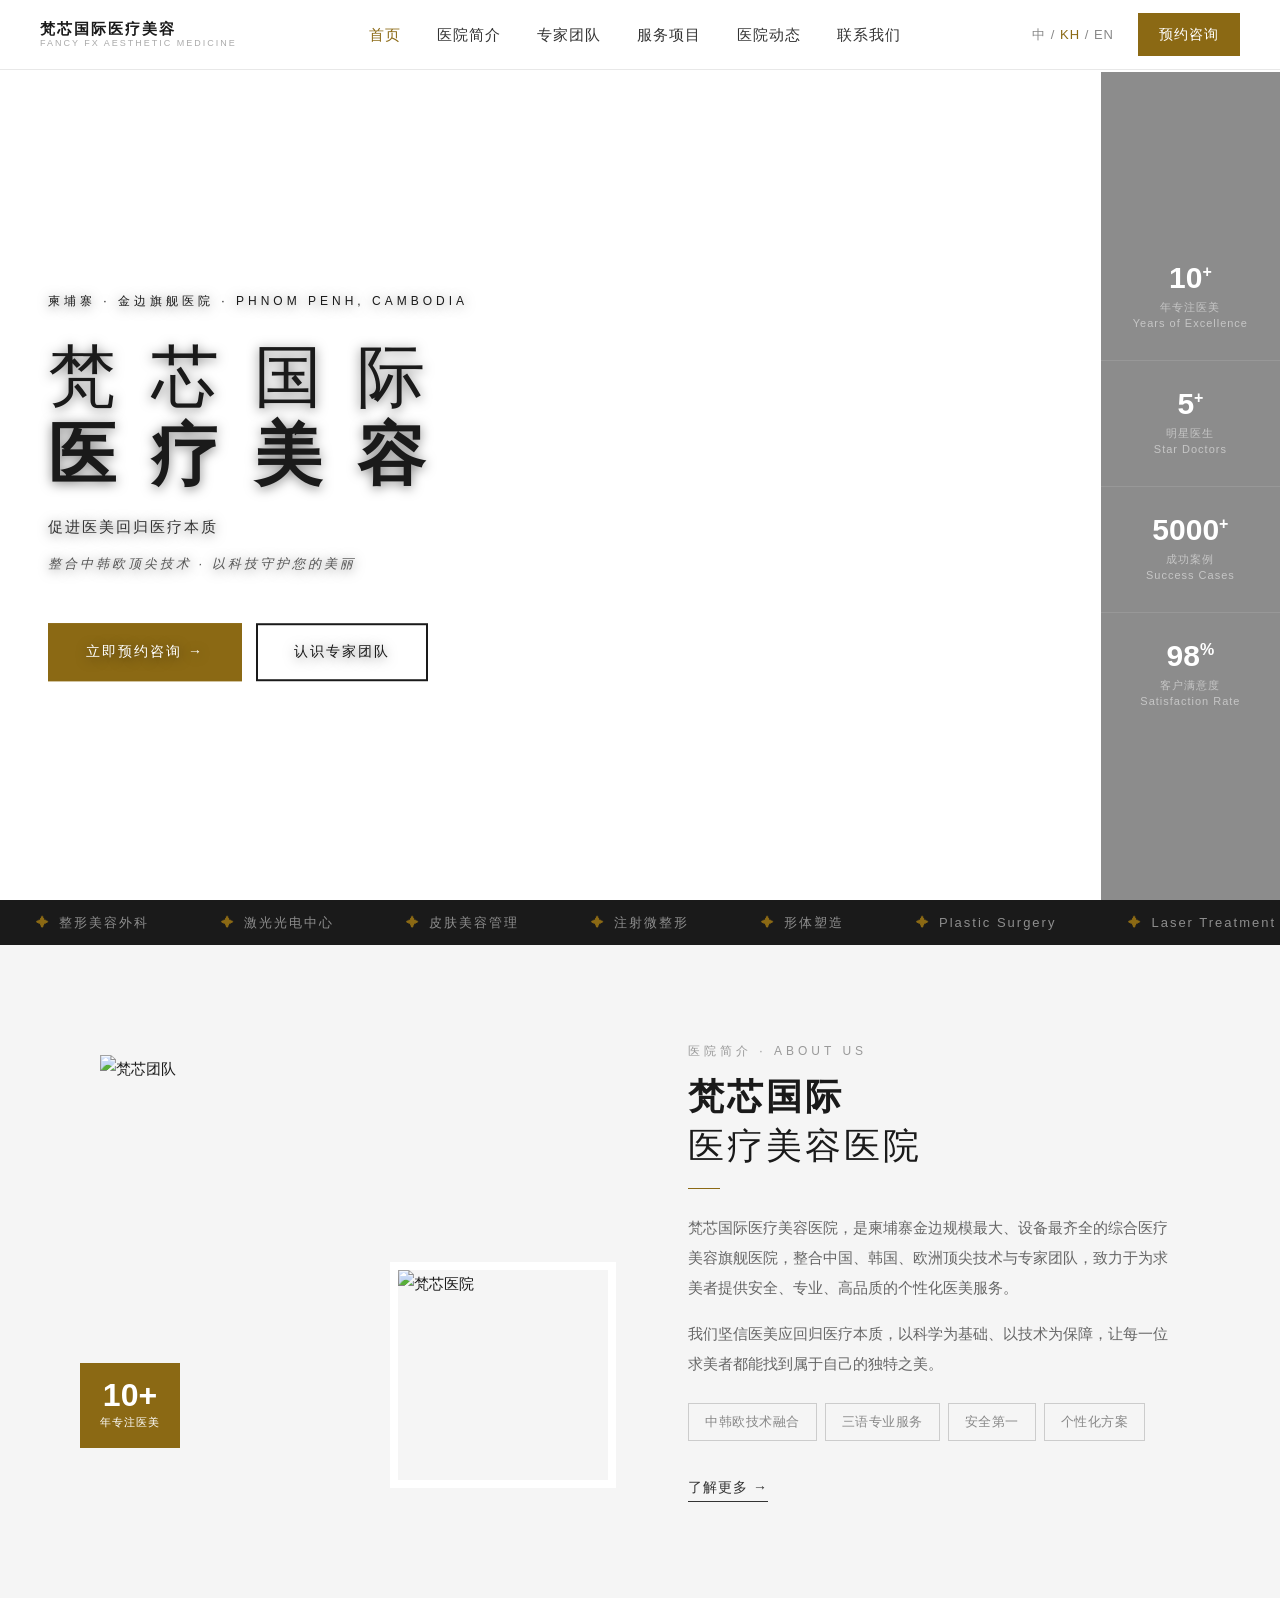
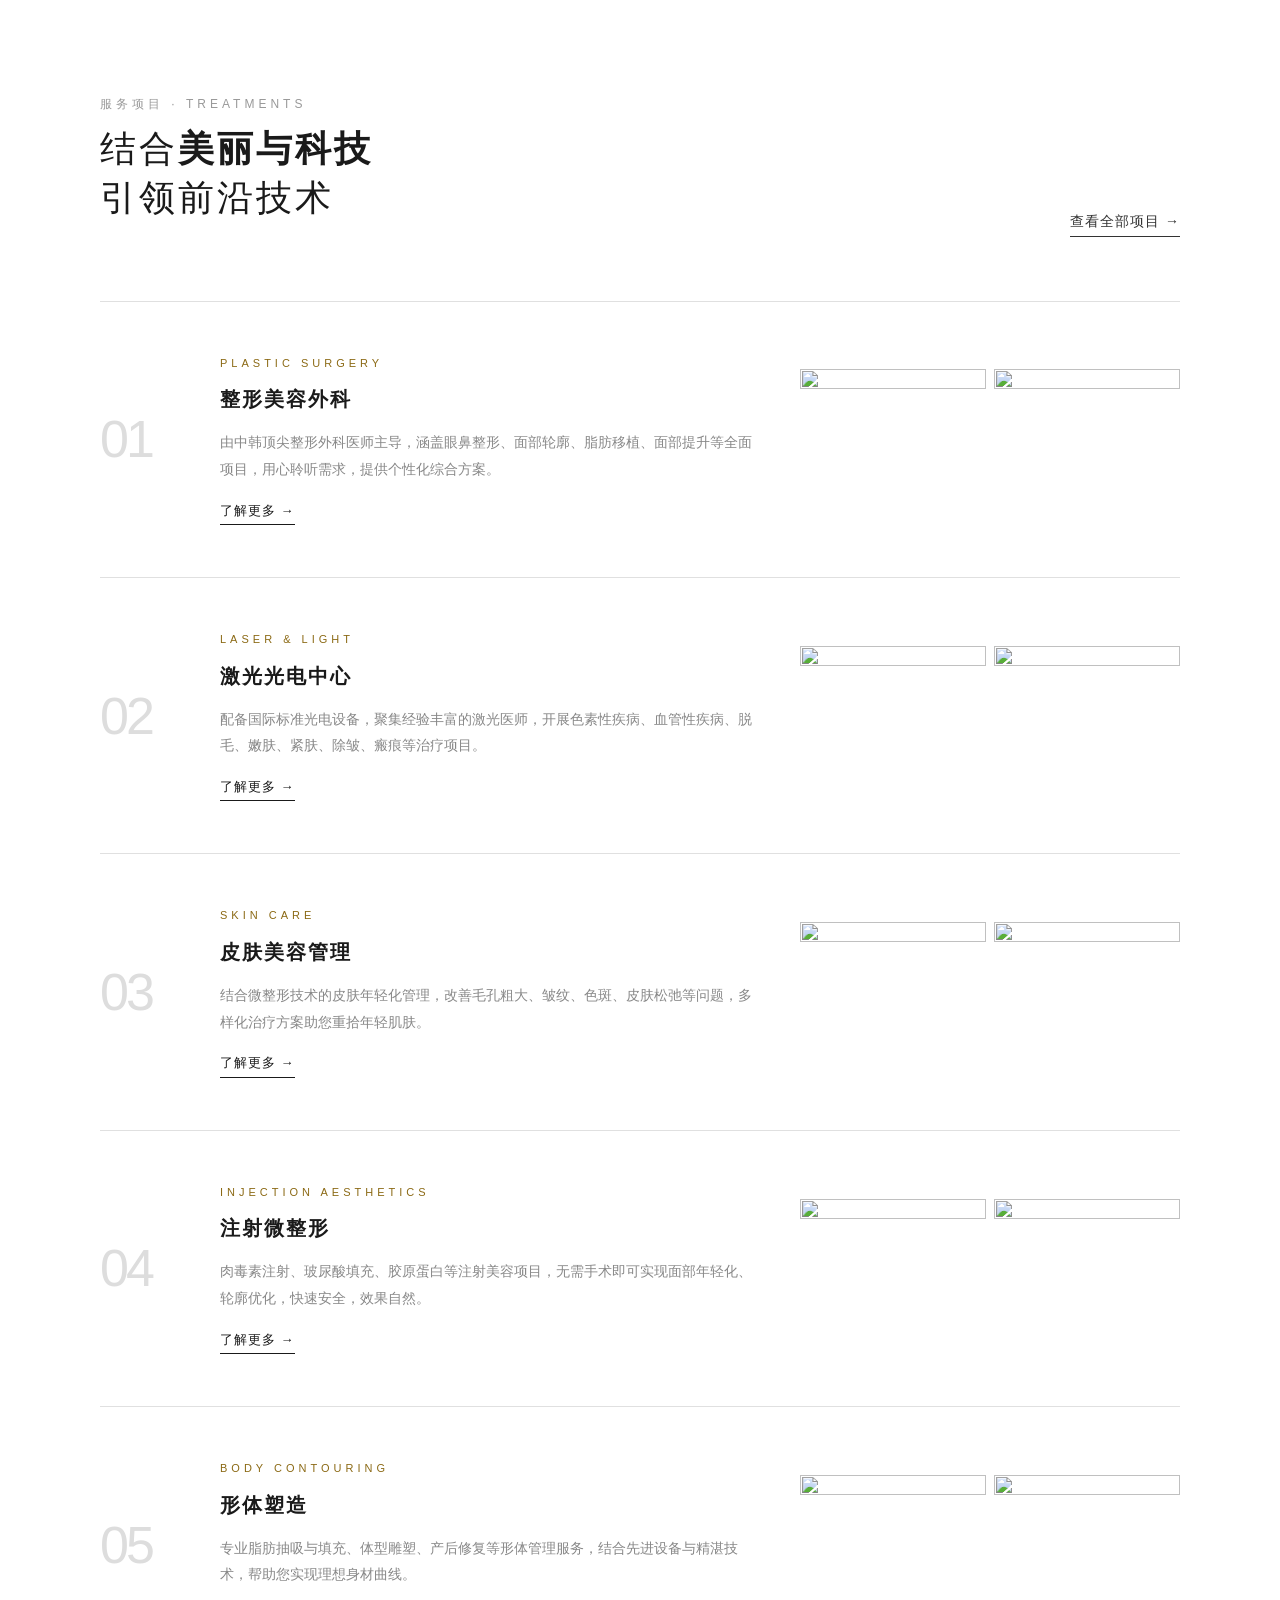
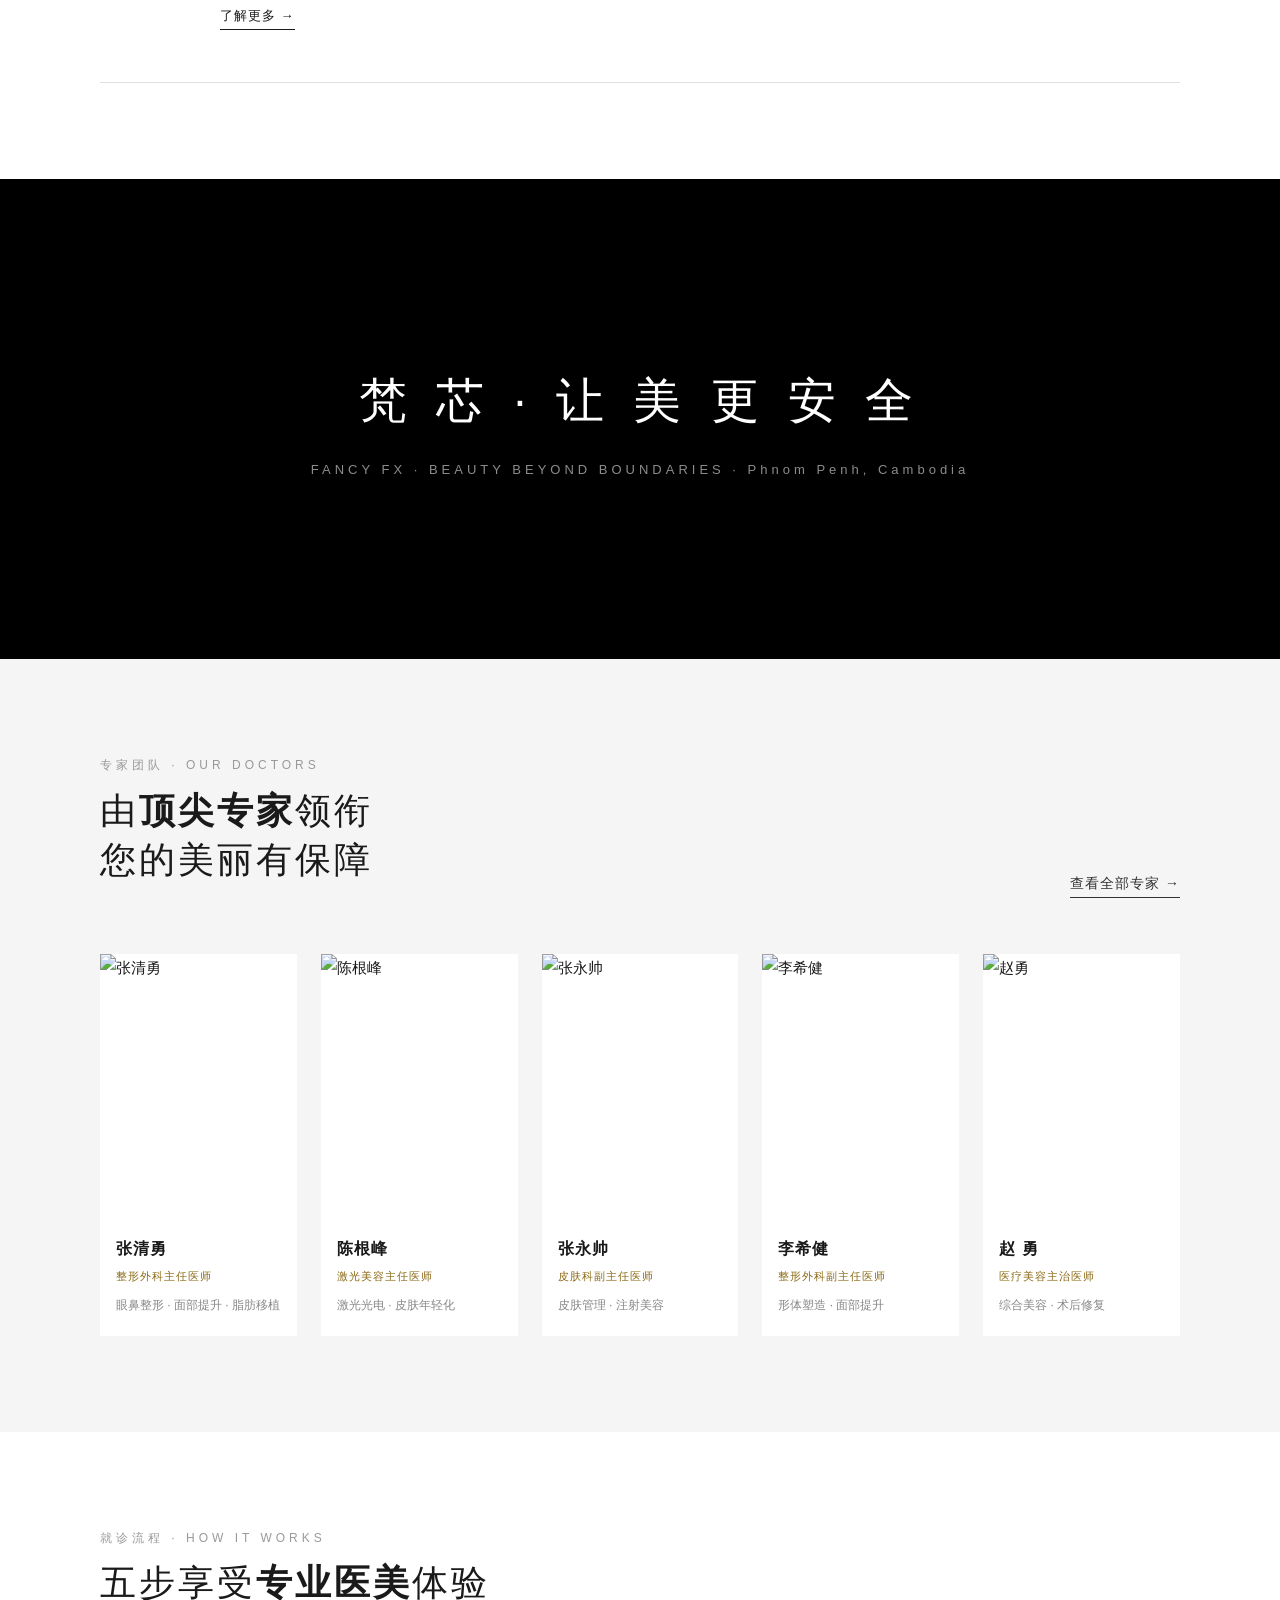
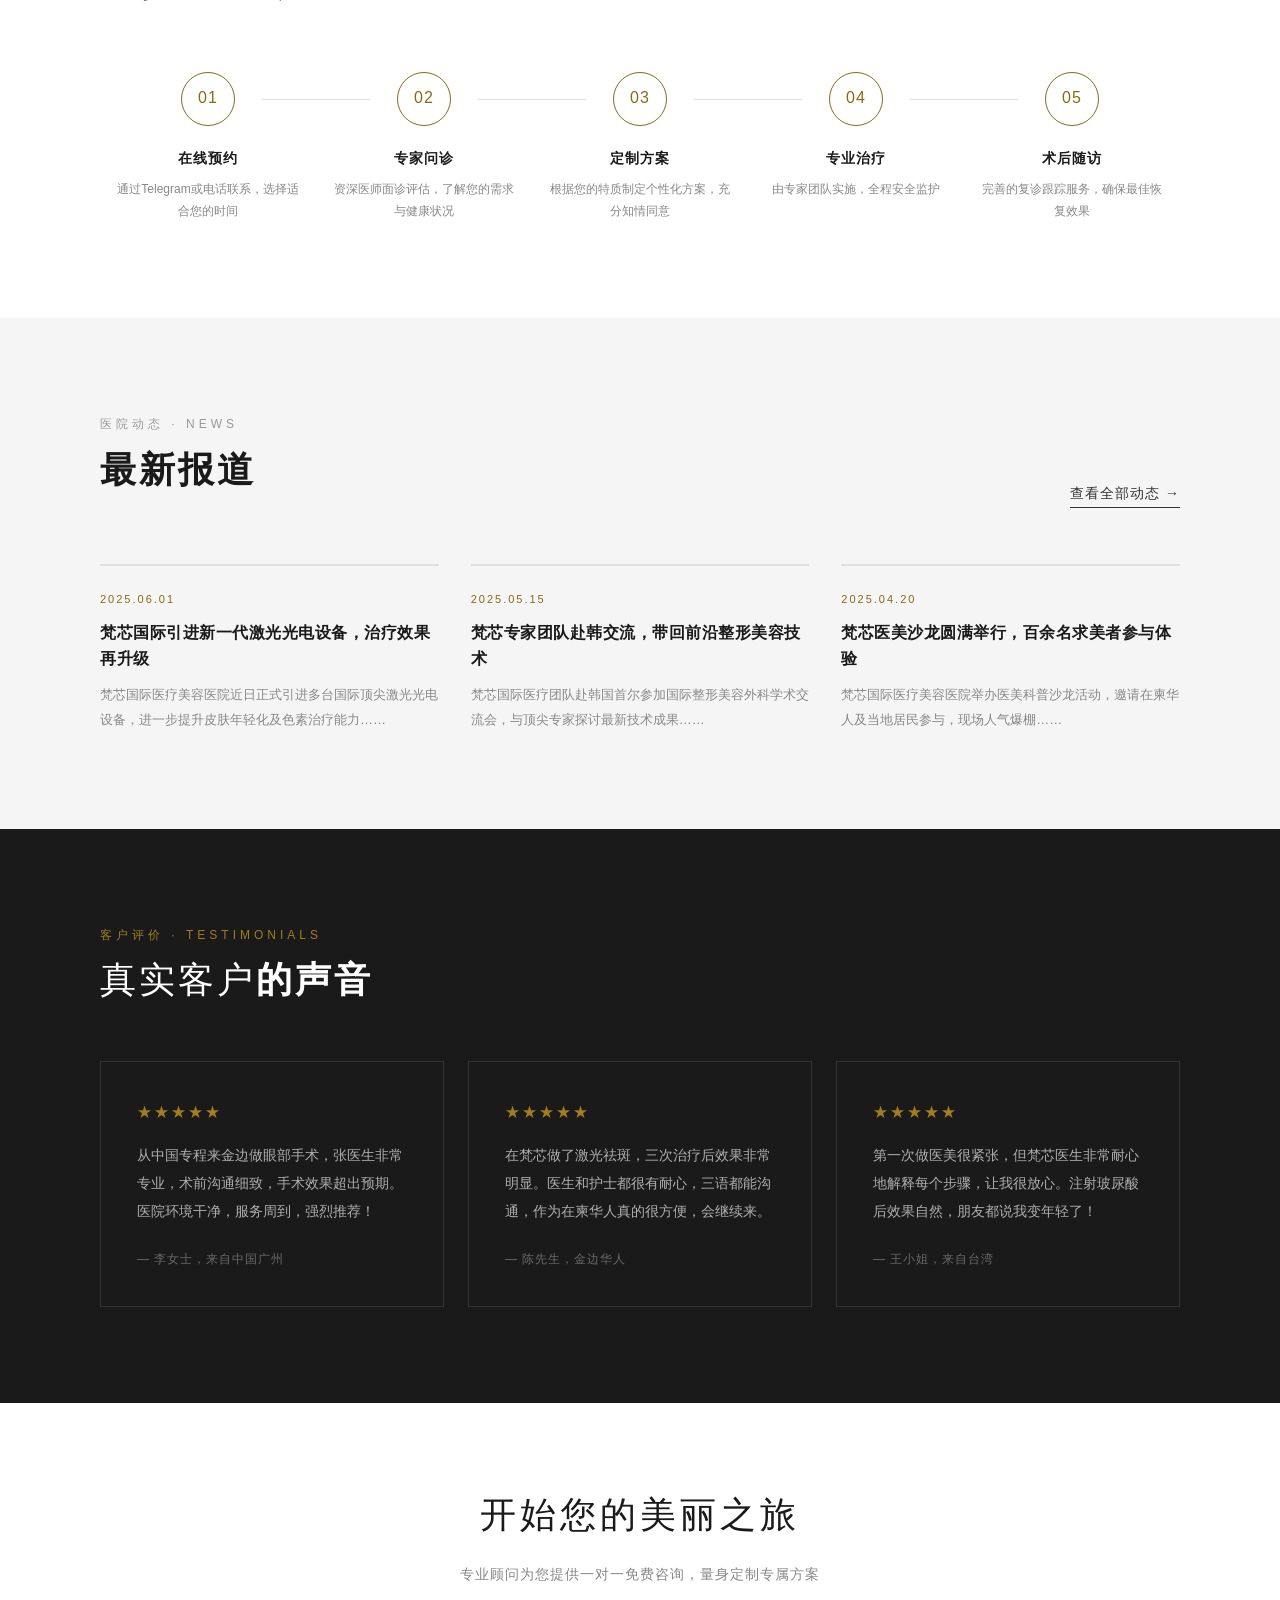
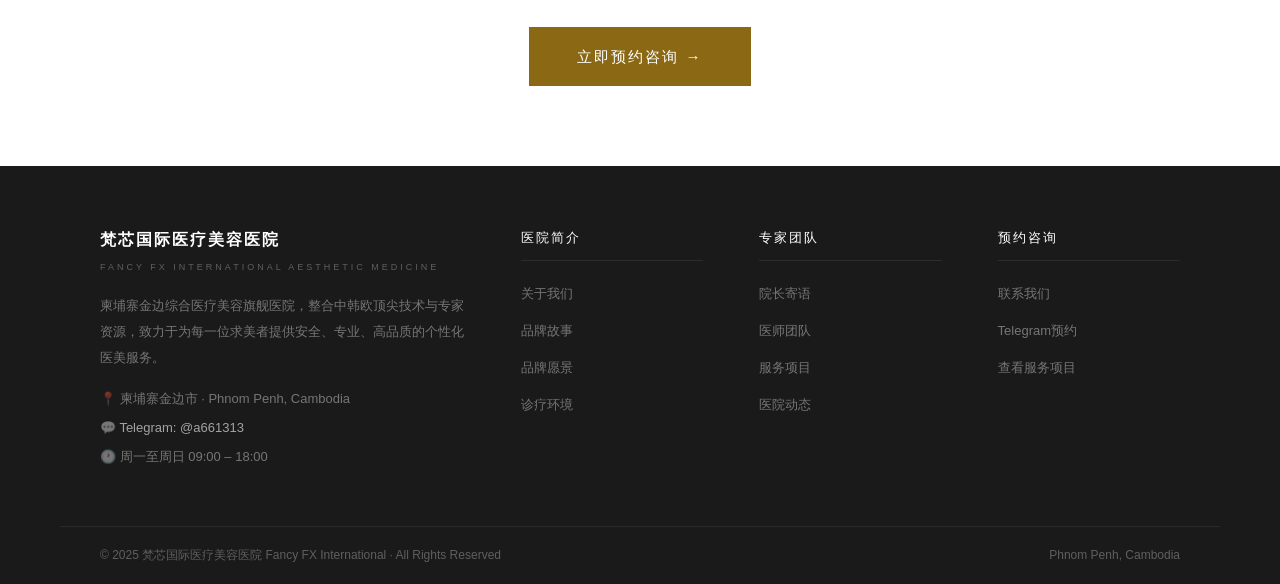
==== commit 25eb0485: "fix hero brightness" ====
--- a/index.html
+++ b/index.html
@@ -18,30 +18,31 @@
   background-size:cover;background-position:center;
   position:relative;
 }
-.hero-slide::after{content:'';position:absolute;inset:0;background:linear-gradient(to right,rgba(0,0,0,0.55) 40%,rgba(0,0,0,0.2));}
-.slide1{background-image:url('https://mkjvfjocmatgfhwxgamj.supabase.co/storage/v1/object/public/FXGJ/team/team_main.jpg');}
-.slide2{background-image:url('https://mkjvfjocmatgfhwxgamj.supabase.co/storage/v1/object/public/FXGJ/team/team_1.jpg');}
-.slide3{background-image:url('https://mkjvfjocmatgfhwxgamj.supabase.co/storage/v1/object/public/FXGJ/team/team_2.jpg');}
+.hero-slide::after{display:none;}
+.slide1{background-image:url('https://mkjvfjocmatgfhwxgamj.supabase.co/storage/v1/object/public/FXGJ/team/a47cea05384b3701482c7953ed326ecd.jpg');background-position:center top;background-size:cover;}
+.slide2{background-image:url('https://mkjvfjocmatgfhwxgamj.supabase.co/storage/v1/object/public/FXGJ/team/lQDPItYFmcGaYAPNAtDNBQCwMz9AkVsF1fAKBVmq8KQVAA_1280_720.jpg');background-position:center center;background-size:cover;}
+.slide3{background-image:url('https://mkjvfjocmatgfhwxgamj.supabase.co/storage/v1/object/public/FXGJ/team/lQDPIvX_DYCpHgPNAtDNBQCw8IaR3GVsOq0KBVmpP8SgAA_1280_720.jpg');background-position:center center;background-size:cover;}
 .hero-content{
   position:absolute;top:50%;left:48px;transform:translateY(-50%);
   z-index:2;color:#fff;max-width:600px;
+  text-shadow:0 2px 12px rgba(0,0,0,0.5);
 }
 .hero-eyebrow{
   font-size:12px;letter-spacing:4px;
-  color:rgba(255,255,255,0.6);margin-bottom:24px;text-transform:uppercase;
+  color:#1a1a1a;margin-bottom:24px;text-transform:uppercase;
 }
 .hero-title{
   font-size:clamp(36px,5.5vw,68px);
   font-weight:300;line-height:1.15;letter-spacing:8px;
-  margin-bottom:20px;
-}
-.hero-title strong{font-weight:700;display:block;}
+  margin-bottom:20px;color:#1a1a1a;
+}
+.hero-title strong{font-weight:700;display:block;color:#1a1a1a;}
 .hero-sub{
-  font-size:15px;color:rgba(255,255,255,0.7);
+  font-size:15px;color:#333;
   letter-spacing:2px;margin-bottom:12px;
 }
 .hero-sub2{
-  font-size:13px;color:rgba(255,255,255,0.5);
+  font-size:13px;color:#555;
   letter-spacing:3px;margin-bottom:48px;
   font-style:italic;
 }
@@ -51,13 +52,13 @@
   padding:14px 36px;font-size:14px;letter-spacing:2px;
   border:2px solid var(--accent);transition:all .2s;
 }
-.btn-hero-primary:hover{background:transparent;color:#fff;}
+.btn-hero-primary:hover{background:transparent;color:var(--accent);}
 .btn-hero-outline{
-  background:transparent;color:#fff;
+  background:rgba(255,255,255,0.85);color:#1a1a1a;
   padding:14px 36px;font-size:14px;letter-spacing:2px;
-  border:2px solid rgba(255,255,255,0.5);transition:all .2s;
-}
-.btn-hero-outline:hover{border-color:#fff;}
+  border:2px solid #1a1a1a;transition:all .2s;
+}
+.btn-hero-outline:hover{background:#1a1a1a;color:#fff;}
 .hero-stats{
   position:absolute;right:0;top:0;bottom:0;z-index:2;
   display:flex;flex-direction:column;justify-content:center;
@@ -337,9 +338,9 @@
     <div class="home-about-grid">
       <div class="about-imgs">
         <img class="about-img-main"
-          src="https://mkjvfjocmatgfhwxgamj.supabase.co/storage/v1/object/public/FXGJ/team/team_main.jpg" alt="梵芯团队">
+          src="https://mkjvfjocmatgfhwxgamj.supabase.co/storage/v1/object/public/FXGJ/team/a47cea05384b3701482c7953ed326ecd.jpg" alt="梵芯团队">
         <img class="about-img-sub"
-          src="https://mkjvfjocmatgfhwxgamj.supabase.co/storage/v1/object/public/FXGJ/team/team_1.jpg" alt="梵芯医院">
+          src="https://mkjvfjocmatgfhwxgamj.supabase.co/storage/v1/object/public/FXGJ/team/lQDPItYFmcGaYAPNAtDNBQCwMz9AkVsF1fAKBVmq8KQVAA_1280_720.jpg" alt="梵芯医院">
         <div class="about-badge">
           <div class="about-badge-num">10+</div>
           <div class="about-badge-txt">年专注医美</div>
@@ -383,8 +384,8 @@
           <a class="svc-link" href="services.html#s1">了解更多 →</a>
         </div>
         <div class="svc-imgs">
-          <img src="https://mkjvfjocmatgfhwxgamj.supabase.co/storage/v1/object/public/FXGJ/team/team_2.jpg" alt="">
-          <img src="https://mkjvfjocmatgfhwxgamj.supabase.co/storage/v1/object/public/FXGJ/team/team_3.jpg" alt="">
+          <img src="https://mkjvfjocmatgfhwxgamj.supabase.co/storage/v1/object/public/FXGJ/team/lQDPIvX_DYCpHgPNAtDNBQCw8IaR3GVsOq0KBVmpP8SgAA_1280_720.jpg" alt="">
+          <img src="https://mkjvfjocmatgfhwxgamj.supabase.co/storage/v1/object/public/FXGJ/team/lQDPIt17ij7MT4PNBQDNAtCwHKYSZzBmlPUKBVmnpJxKAA_720_1280.jpg" alt="">
         </div>
       </div>
       <div class="service-row">
@@ -396,8 +397,8 @@
           <a class="svc-link" href="services.html#s2">了解更多 →</a>
         </div>
         <div class="svc-imgs">
-          <img src="https://mkjvfjocmatgfhwxgamj.supabase.co/storage/v1/object/public/FXGJ/team/team_4.jpg" alt="">
-          <img src="https://mkjvfjocmatgfhwxgamj.supabase.co/storage/v1/object/public/FXGJ/team/team_5.jpg" alt="">
+          <img src="https://mkjvfjocmatgfhwxgamj.supabase.co/storage/v1/object/public/FXGJ/team/lQDPItYFmeq68IPNBQDNAtCw-DwbLrDy2BoKBVmoNmHxAA_720_1280.jpg" alt="">
+          <img src="https://mkjvfjocmatgfhwxgamj.supabase.co/storage/v1/object/public/FXGJ/team/lQDPIufJExavroPNBQDNAtCwR7vZhbxK_10KBVml8x8BAA_720_1280.jpg" alt="">
         </div>
       </div>
       <div class="service-row">
@@ -409,8 +410,8 @@
           <a class="svc-link" href="services.html#s3">了解更多 →</a>
         </div>
         <div class="svc-imgs">
-          <img src="https://mkjvfjocmatgfhwxgamj.supabase.co/storage/v1/object/public/FXGJ/team/team_1.jpg" alt="">
-          <img src="https://mkjvfjocmatgfhwxgamj.supabase.co/storage/v1/object/public/FXGJ/team/team_2.jpg" alt="">
+          <img src="https://mkjvfjocmatgfhwxgamj.supabase.co/storage/v1/object/public/FXGJ/team/lQDPItYFmcGaYAPNAtDNBQCwMz9AkVsF1fAKBVmq8KQVAA_1280_720.jpg" alt="">
+          <img src="https://mkjvfjocmatgfhwxgamj.supabase.co/storage/v1/object/public/FXGJ/team/lQDPIvX_DYCpHgPNAtDNBQCw8IaR3GVsOq0KBVmpP8SgAA_1280_720.jpg" alt="">
         </div>
       </div>
       <div class="service-row">
@@ -422,8 +423,8 @@
           <a class="svc-link" href="services.html#s4">了解更多 →</a>
         </div>
         <div class="svc-imgs">
-          <img src="https://mkjvfjocmatgfhwxgamj.supabase.co/storage/v1/object/public/FXGJ/team/team_3.jpg" alt="">
-          <img src="https://mkjvfjocmatgfhwxgamj.supabase.co/storage/v1/object/public/FXGJ/team/team_4.jpg" alt="">
+          <img src="https://mkjvfjocmatgfhwxgamj.supabase.co/storage/v1/object/public/FXGJ/team/lQDPIt17ij7MT4PNBQDNAtCwHKYSZzBmlPUKBVmnpJxKAA_720_1280.jpg" alt="">
+          <img src="https://mkjvfjocmatgfhwxgamj.supabase.co/storage/v1/object/public/FXGJ/team/lQDPItYFmeq68IPNBQDNAtCw-DwbLrDy2BoKBVmoNmHxAA_720_1280.jpg" alt="">
         </div>
       </div>
       <div class="service-row">
@@ -435,8 +436,8 @@
           <a class="svc-link" href="services.html#s5">了解更多 →</a>
         </div>
         <div class="svc-imgs">
-          <img src="https://mkjvfjocmatgfhwxgamj.supabase.co/storage/v1/object/public/FXGJ/team/team_5.jpg" alt="">
-          <img src="https://mkjvfjocmatgfhwxgamj.supabase.co/storage/v1/object/public/FXGJ/team/team_1.jpg" alt="">
+          <img src="https://mkjvfjocmatgfhwxgamj.supabase.co/storage/v1/object/public/FXGJ/team/lQDPIufJExavroPNBQDNAtCwR7vZhbxK_10KBVml8x8BAA_720_1280.jpg" alt="">
+          <img src="https://mkjvfjocmatgfhwxgamj.supabase.co/storage/v1/object/public/FXGJ/team/lQDPItYFmcGaYAPNAtDNBQCwMz9AkVsF1fAKBVmq8KQVAA_1280_720.jpg" alt="">
         </div>
       </div>
     </div>
